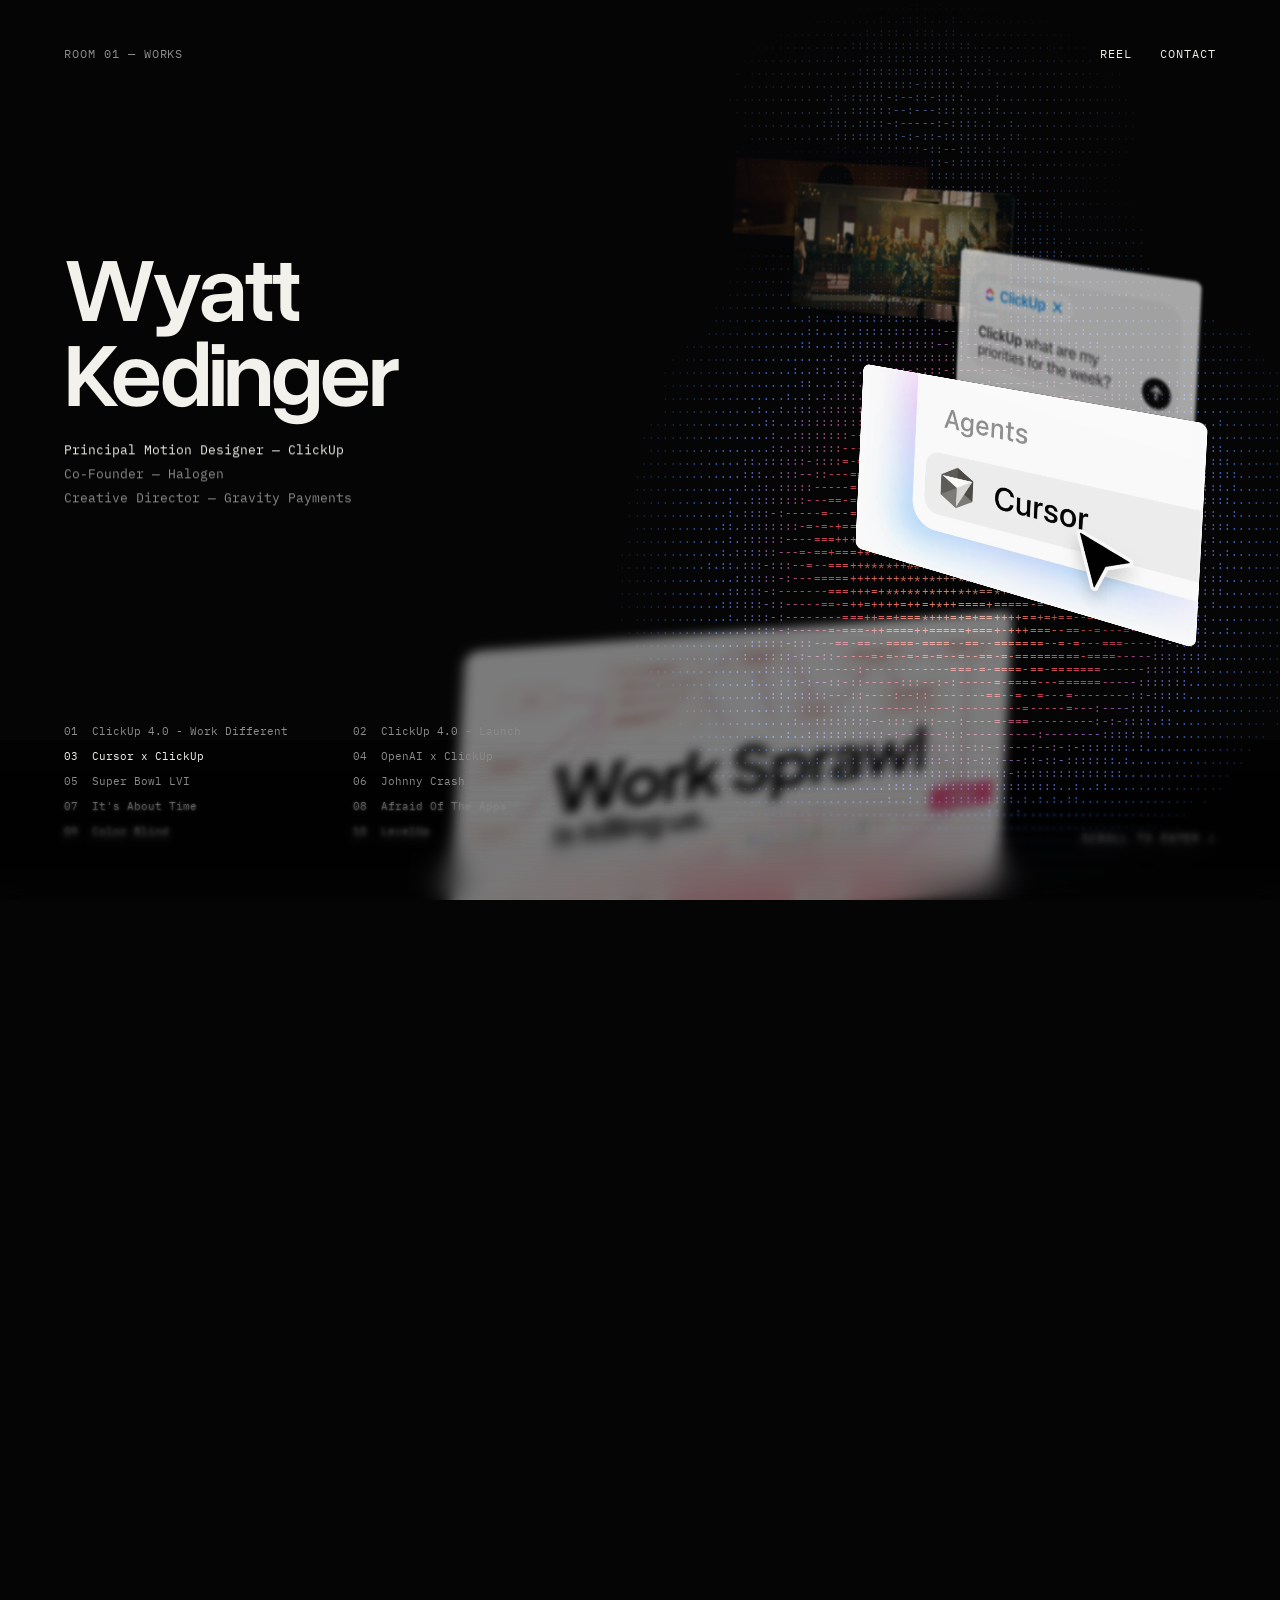
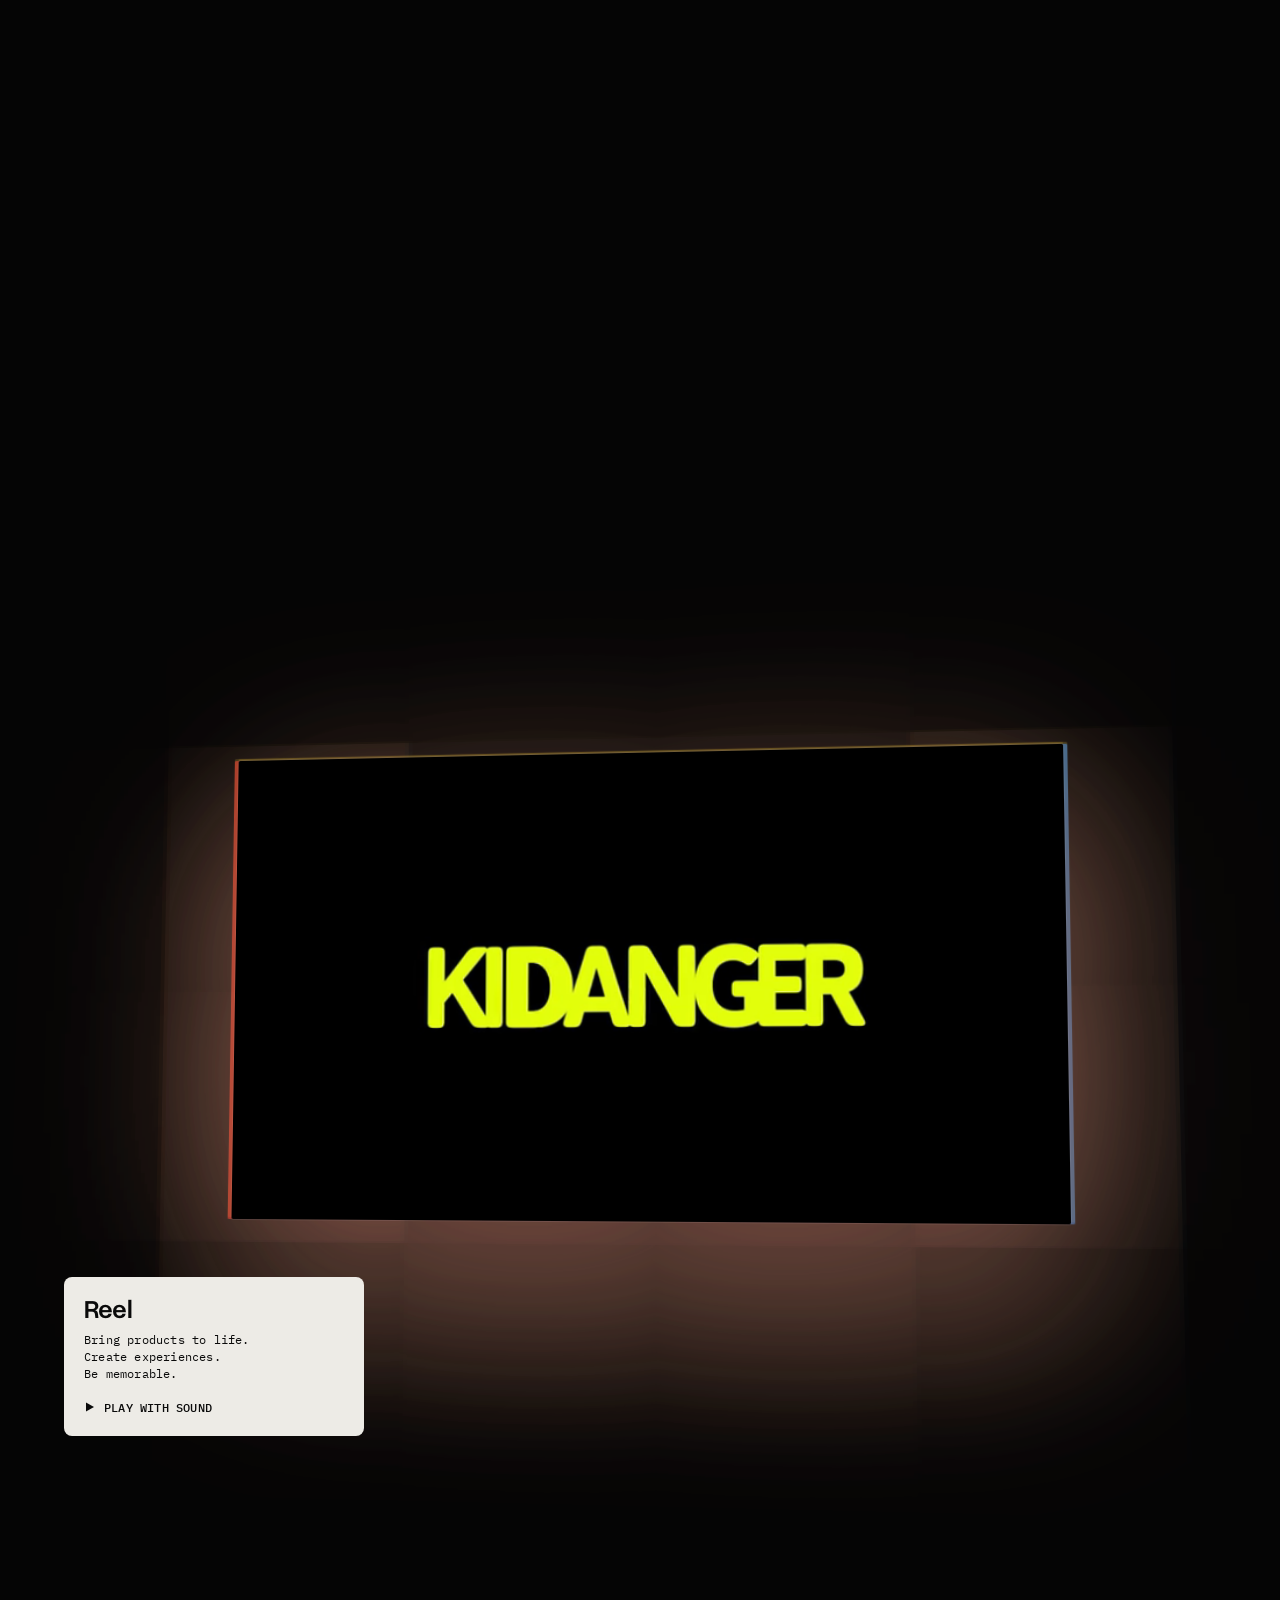
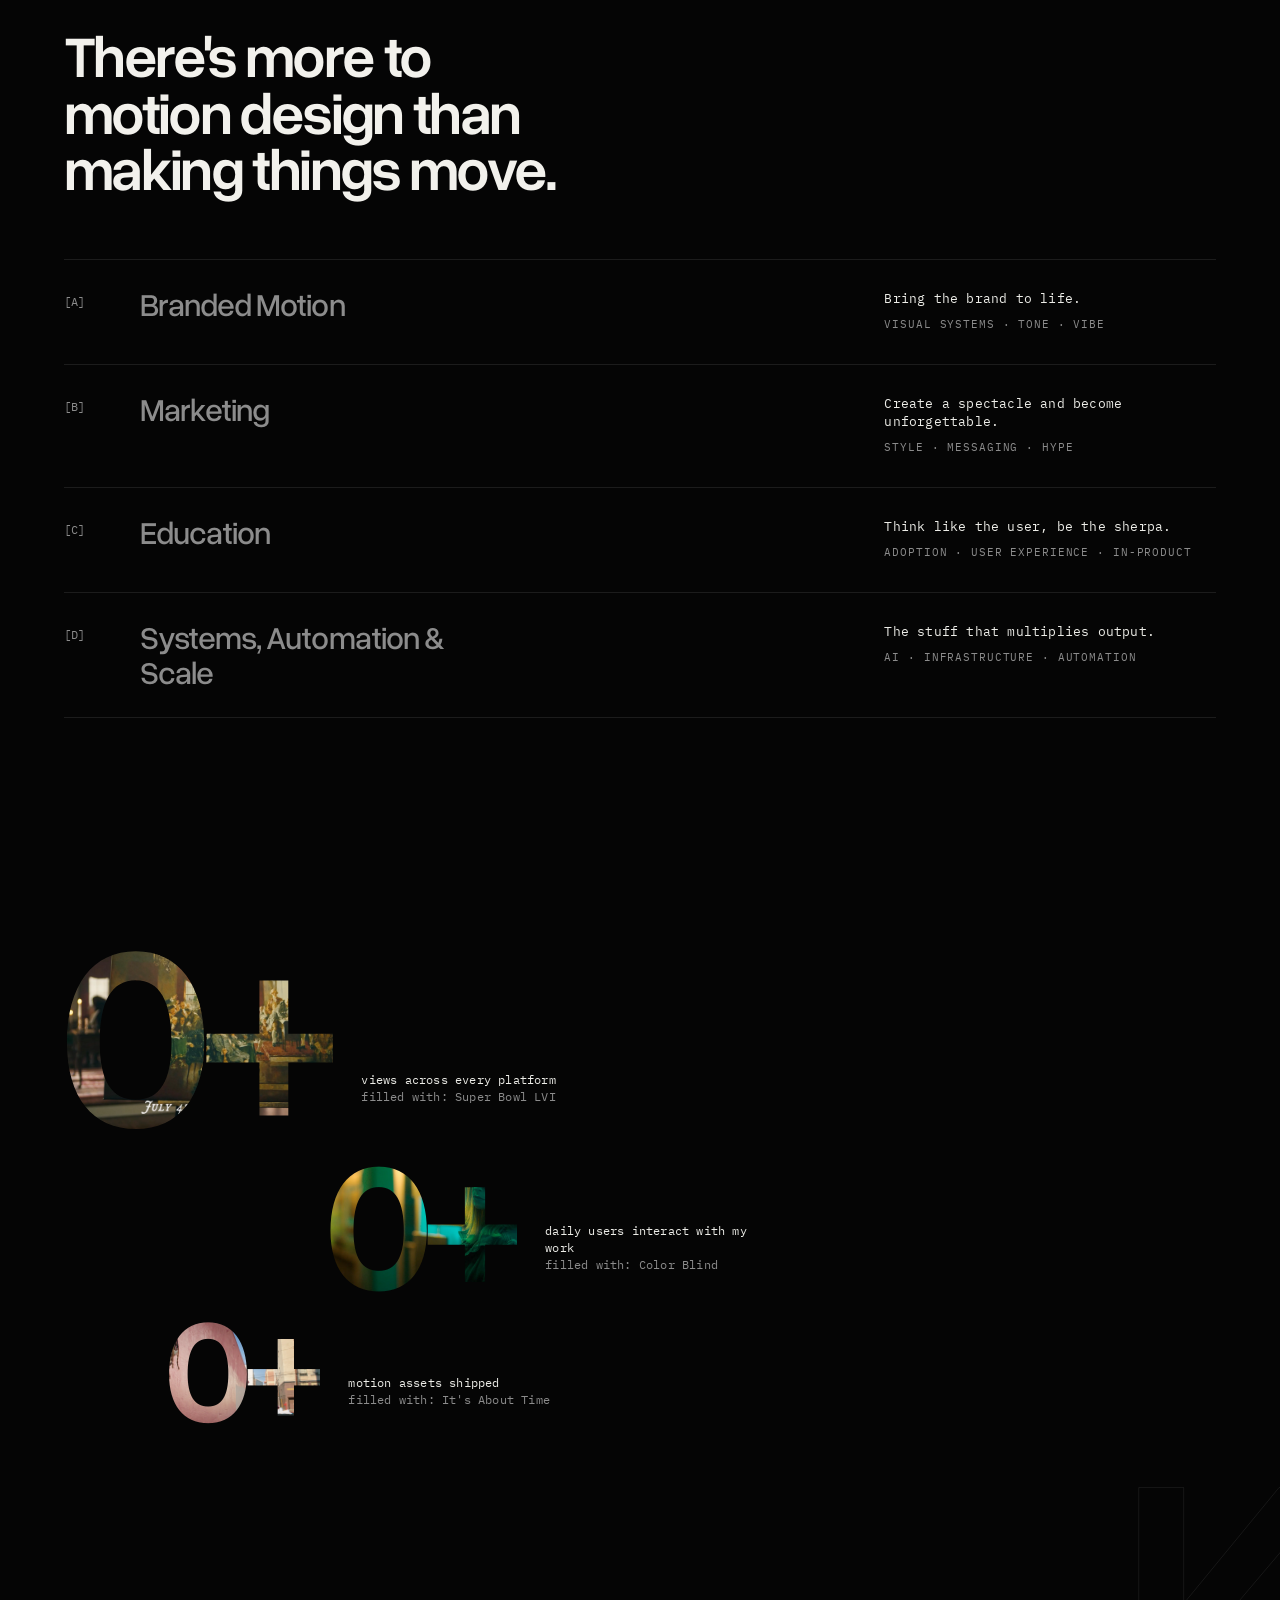
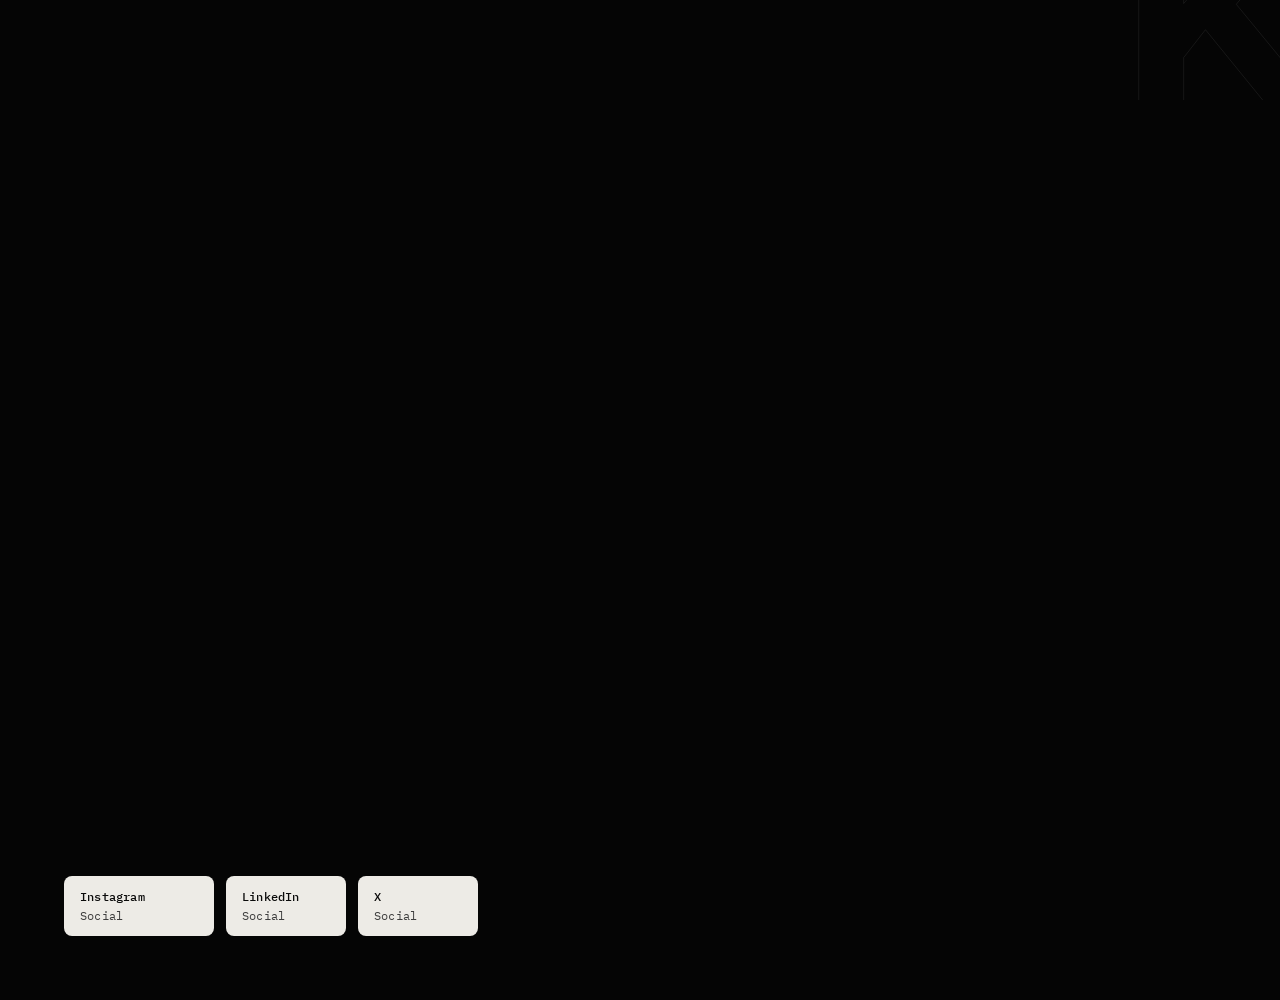
==== preview/index.html @ 95c5ef76 "Preview: reel back in Room 02, pointer-follow Approach videos, count-up numbers, animated exit, side" ====
<!DOCTYPE html><html data-wf-domain="www.wyattkedinger.com" data-wf-page="696c6ad5186a173d71128969" data-wf-site="696c6ad3186a173d71128921" lang="en"><head><meta charset="utf-8"><title>Wyatt K.</title><meta content="Wyatt Kedinger&#x27;s Portfolio" name="description"><meta content="Wyatt K." property="og:title"><meta content="Wyatt Kedinger&#x27;s Portfolio" property="og:description"><meta content="Wyatt K." name="twitter:title"><meta content="Wyatt Kedinger&#x27;s Portfolio" name="twitter:description"><meta property="og:type" content="website"><meta content="summary_large_image" name="twitter:card"><meta content="width=device-width,initial-scale=1" name="viewport"><link href="/css/webflow.css?v=21" rel="stylesheet" type="text/css"><link href="css/site.css?v=24" rel="stylesheet"><style>html.w-mod-js:not(.w-mod-ix3) :is(:is(.alert_card,.alert_card) .image,:is(.alert_card,.alert_card) .text-size-regular,.image-parallax,:is(.footer_link,.footer_link) .heading-style-h4,:is(.btn-wrap,.btn-wrap) .btn-bg,:is(.btn-wrap,.btn-wrap) .text-size-regular,:is(.btn-wrap,.btn-wrap) .btn_img,.faq_item .faq_wrap,.faq_item .faq_icon,:is(.services_item,.services_item) .services_number,:is(.services_item,.services_item) .services_tags,:is(.projects_card,.projects_card) .image,:is(.projects_card,.projects_card) .client-logo,:is(.projects_card,.projects_card) .client-logo-wrap,.hero_component :is(.heading,.hero_card),.brand-reveal .copyright,.brand-reveal .heading-style-h1,.brand-reveal,.showreel-wrap){visibility:hidden!important}@media not all and (max-width:479px) and (min-width:0px){@media not all and (max-width:767px) and (min-width:480px){@media not all and (max-width:991px) and (min-width:768px){html.w-mod-js:not(.w-mod-ix3) :is(.footer_component){visibility:hidden!important}}}}</style><script type="text/javascript">!function(o,c){var n=c.documentElement,t=" w-mod-";n.className+=t+"js",("ontouchstart"in o||o.DocumentTouch&&c instanceof DocumentTouch)&&(n.className+=t+"touch")}(window,document)</script><link href="/media/Favicon.jpg" rel="shortcut icon" type="image/x-icon"><link href="/media/TV_runner-webclip.jpeg" rel="apple-touch-icon"><script type="application/ld+json">{"@context":"https://schema.org","@type":"Person","name":"Wyatt Kedinger","jobTitle":"Principal Motion Designer","url":"https://www.wyattkedinger.com/","sameAs":["https://www.instagram.com/ked.danger","https://www.linkedin.com/in/wyattkedinger/","https://x.com/wyattkedinger"]}</script> <link rel="stylesheet" href="/js/lenis.css"> <script src="/js/lenis.min.js"></script> <meta name="format-detection" content="telephone=no"><link href="morph/morph.css?v=24" rel="stylesheet"><link rel="preload" as="image" href="/images/works/clickup-4-work-different-960.webp" fetchpriority="high"><link rel="preload" as="image" href="/images/works/clickup-4-launch-960.webp" fetchpriority="high"><link rel="preload" as="image" href="/images/works/cursor-x-clickup-960.webp" fetchpriority="high"><link rel="preload" as="image" href="/images/works/openai-x-clickup-960.webp" fetchpriority="high"><link rel="preload" as="font" type="font/woff2" href="/fonts/plex-mono-400.woff2" crossorigin><meta name="robots" content="noindex"/></head><body><div class="page-wrapper"><canvas class="room-field" aria-hidden="true"></canvas><header class="room-bar"><span class="room-bar_label" aria-live="polite">Room 01 — Works</span><nav class="room-bar_right" aria-label="Site"><a href="https://youtu.be/hs1KkIHInE4" data-reel="hs1KkIHInE4">Reel</a><a href="#exit" data-exit>Contact</a></nav></header><div class="global-styles w-embed"><style>body{-webkit-font-smoothing:antialiased;-moz-osx-font-smoothing:grayscale;font-smoothing:antialiased;text-rendering:optimizeLegibility}[tabindex]:focus-visible,input[type=file]:focus-visible{outline:.125rem solid #4d65ff;outline-offset:0.125rem}.inherit-color *{color:inherit}.w-richtext>:not(div):first-child,.w-richtext>div:first-child>:first-child{margin-top:0!important}.w-richtext ol li:last-child,.w-richtext ul li:last-child,.w-richtext>:last-child{margin-bottom:0!important}.container-large,.container-medium,.container-small{margin-right:auto!important;margin-left:auto!important}.text-style-3lines{display:-webkit-box;overflow:hidden;-webkit-line-clamp:3;-webkit-box-orient:vertical}.text-style-2lines{display:-webkit-box;overflow:hidden;-webkit-line-clamp:2;-webkit-box-orient:vertical}.display-inlineflex{display:inline-flex}.hide{display:none!important}@media screen and (max-width:991px){.hide,.hide-tablet{display:none!important}}@media screen and (max-width:767px){.hide-mobile-landscape{display:none!important}}@media screen and (max-width:479px){.hide-mobile{display:none!important}}.margin-0{margin:0!important}.padding-0{padding:0!important}.spacing-clean{padding:0!important;margin:0!important}.margin-top{margin-right:0!important;margin-bottom:0!important;margin-left:0!important}.padding-top{padding-right:0!important;padding-bottom:0!important;padding-left:0!important}.margin-right{margin-top:0!important;margin-bottom:0!important;margin-left:0!important}.padding-right{padding-top:0!important;padding-bottom:0!important;padding-left:0!important}.margin-bottom{margin-top:0!important;margin-right:0!important;margin-left:0!important}.padding-bottom{padding-top:0!important;padding-right:0!important;padding-left:0!important}.margin-left{margin-top:0!important;margin-right:0!important;margin-bottom:0!important}.padding-left{padding-top:0!important;padding-right:0!important;padding-bottom:0!important}.margin-horizontal{margin-top:0!important;margin-bottom:0!important}.padding-horizontal{padding-top:0!important;padding-bottom:0!important}.margin-vertical{margin-right:0!important;margin-left:0!important}.padding-vertical{padding-right:0!important;padding-left:0!important}.alert_content{display:-webkit-box;-webkit-line-clamp:3;-webkit-box-orient:vertical}.menu-open{overflow-x:hidden}.alert-open{overflow-x:hidden}::-webkit-scrollbar{display:none}</style></div><div style="--blur:1rem;--ratio:2" class="progressive-blur_wrap"><div style="--i:6" class="progressive-blur_panel is-1"></div><div style="--i:5" class="progressive-blur_panel is-2"></div><div style="--i:4" class="progressive-blur_panel is-3"></div><div style="--i:3" class="progressive-blur_panel is-4"></div><div style="--i:2" class="progressive-blur_panel is-5"></div><div style="--i:1" class="progressive-blur_panel is-6"></div><div style="--i:1" class="progressive-blur_panel is-7"></div><div style="--i:1" class="progressive-blur_panel is-8"></div><div style="--i:1" class="progressive-blur_panel is-9"></div><div style="--i:1" class="progressive-blur_panel is-10"></div></div><main class="main-wrapper"><div class="morph-pin" data-room="Room 01 — Works"><div class="morph-sticky"><div id="morph-root"></div></div></div><section class="room room-proj" id="reel" data-room="Room 02 — Reel" data-bar="nav"> <div class="proj"> <a class="proj_screen" href="https://youtu.be/hs1KkIHInE4" data-reel="hs1KkIHInE4" aria-label="Play the reel with sound"> <video data-lazy muted loop playsinline preload="none" poster="/media/REEL_V01_poster.0000000.jpg"><source data-src="/media/REEL_V01_mp4.mp4" type="video/mp4"><source data-src="/media/REEL_V01_webm.webm" type="video/webm"></video> </a> </div> <div class="placard proj_label"> <h2 class="placard_title">Reel</h2> <span>Bring products to life.<br>Create experiences.<br>Be memorable.</span> <a class="placard_link" href="https://youtu.be/hs1KkIHInE4" data-reel="hs1KkIHInE4"><svg width="12" height="12" viewBox="0 0 12 12" aria-hidden="true"><path d="M2 1.5v9l8-4.5z" fill="currentColor"/></svg>Play with sound</a> </div> </section> <section class="room room-approach" id="approach" data-room="Room 03 — Approach" data-bar="nav"> <h2 class="room_statement">There's more to motion design than making things move.</h2> <ol class="approach_list"> <li class="approach_row" data-k="0"> <span class="approach_n">[A]</span> <span class="approach_name">Branded Motion</span> <span class="approach_slot"><span class="approach_card"><video data-lazy data-manual muted loop playsinline preload="none" poster="/media/BRAND_V01_1_poster.0000000.jpg"><source data-src="/media/BRAND_V01_1_mp4.mp4" type="video/mp4"><source data-src="/media/BRAND_V01_1_webm.webm" type="video/webm"></video></span></span> <span class="approach_text"><span class="approach_desc">Bring the brand to life.</span><span class="approach_tags">Visual systems · Tone · Vibe</span></span> </li> <li class="approach_row" data-k="1"> <span class="approach_n">[B]</span> <span class="approach_name">Marketing</span> <span class="approach_slot"><span class="approach_card"><video data-lazy data-manual muted loop playsinline preload="none" poster="/media/homepage3_poster.0000000.jpg"><source data-src="/media/homepage3_mp4.mp4" type="video/mp4"><source data-src="/media/homepage3_webm.webm" type="video/webm"></video></span></span> <span class="approach_text"><span class="approach_desc">Create a spectacle and become unforgettable.</span><span class="approach_tags">Style · Messaging · Hype</span></span> </li> <li class="approach_row" data-k="2"> <span class="approach_n">[C]</span> <span class="approach_name">Education</span> <span class="approach_slot"><span class="approach_card"><video data-lazy data-manual muted loop playsinline preload="none" poster="/media/EDUCATION_V01_poster.0000000.jpg"><source data-src="/media/EDUCATION_V01_mp4.mp4" type="video/mp4"><source data-src="/media/EDUCATION_V01_webm.webm" type="video/webm"></video></span></span> <span class="approach_text"><span class="approach_desc">Think like the user, be the sherpa.</span><span class="approach_tags">Adoption · User experience · In-product</span></span> </li> <li class="approach_row" data-k="3"> <span class="approach_n">[D]</span> <span class="approach_name">Systems, Automation &amp; Scale</span> <span class="approach_slot"><span class="approach_card"><video data-lazy data-manual muted loop playsinline preload="none" poster="/media/AUTOMATION_V02_poster.0000000.jpg"><source data-src="/media/AUTOMATION_V02_mp4.mp4" type="video/mp4"><source data-src="/media/AUTOMATION_V02_webm.webm" type="video/webm"></video></span></span> <span class="approach_text"><span class="approach_desc">The stuff that multiplies output.</span><span class="approach_tags">AI · Infrastructure · Automation</span></span> </li> </ol> </section> <section class="room room-reach" id="reach" data-room="Room 04 — Reach" data-bar="text:The numbers are cut from the work"> <div class="reach"> <div class="reach_row"> <span class="reach_fig reach_fig-1" aria-hidden="true" data-count="1000000000">1B+</span> <p class="reach_cap"><span class="sr-only">1B+ </span>views across every platform<br><span class="reach_src">filled with: Super Bowl LVI</span></p> </div> <div class="reach_row reach_row-2"> <span class="reach_fig reach_fig-2" aria-hidden="true" data-count="1000000">1M+</span> <p class="reach_cap"><span class="sr-only">1M+ </span>daily users interact with my work<br><span class="reach_src">filled with: Color Blind</span></p> </div> <div class="reach_row reach_row-3"> <span class="reach_fig reach_fig-3" aria-hidden="true" data-count="1000">1,000+</span> <p class="reach_cap"><span class="sr-only">1,000+ </span>motion assets shipped<br><span class="reach_src">filled with: It's About Time</span></p> </div> </div> <span class="reach_ghost" aria-hidden="true">K</span> </section> <section class="room room-exit" id="exit" data-room="Exit" data-bar="text:© Wyatt Kedinger"> <h2 class="exit_name"><span class="sr-only">Wyatt K</span></h2> <nav class="exit_links" aria-label="Contact"> <a class="placard placard-link" href="https://www.instagram.com/ked.danger"><span class="placard_t">Instagram</span><span class="placard_s">Social</span></a> <a class="placard placard-link" href="https://www.linkedin.com/in/wyattkedinger/"><span class="placard_t">LinkedIn</span><span class="placard_s">Social</span></a> <a class="placard placard-link" href="https://x.com/wyattkedinger"><span class="placard_t">X</span><span class="placard_s">Social</span></a> </nav> </section> </main></div><script src="/js/gsap.min.js" type="text/javascript"></script><script src="/js/ScrollTrigger.min.js" type="text/javascript"></script><script src="/js/SplitText.min.js" type="text/javascript"></script><script type="text/javascript">gsap.registerPlugin(ScrollTrigger,SplitText)</script><script>const lenis=new Lenis;window.lenis=lenis,lenis.on("scroll",ScrollTrigger.update),gsap.ticker.add(e=>{lenis.raf(1e3*e)}),gsap.ticker.lagSmoothing(0)</script> <style>.wk-wrap{position:absolute;inset:0;overflow:hidden;pointer-events:none;z-index:0}.wk-l{position:absolute;left:0;right:0;bottom:0;background-image:var(--wk-img);background-repeat:no-repeat;background-size:cover}.wk-back{height:62%;opacity:.5;transform:translate3d(0,25px,0) scaleX(-1);filter:blur(3px);will-change:transform,filter;background-position:center bottom}.wk-front{height:60%;transform-origin:31.25% 0%;filter:blur(0);will-change:transform,filter;z-index:1;background-position:left bottom}@media (prefers-reduced-motion:reduce){.wk-front{transform:translate3d(18.75%,-22px,0) scale(1.6)!important}}</style> <style>a.btn-wrap[href="/contact"],a.credits_link[href*=lucas-gusso],a.credits_link[href="/changelog"],a.credits_link[href="/license"],a.credits_link[href="/style-guide"],a.footer_link[href="/about"],a.footer_link[href="/contact"],a.menu_link[href="/about"],a.menu_link[href="/blog"],a.menu_link[href="/contact"],a[href="/notifications"]{display:none!important}</style> <script src="/js/vendor/react.production.min.js"></script><script src="/js/vendor/react-dom.production.min.js"></script><script src="morph/works.js?v=24"></script><script src="/morph/boot.js?v=21"></script><script src="morph/morph.js?v=24"></script><script src="js/room.js?v=24"></script><script src="js/site.js?v=24"></script></body></html>
---- css/webflow.css ----
html{-webkit-text-size-adjust:100%;-ms-text-size-adjust:100%;font-family:sans-serif}body{margin:0}footer,header,main,nav,section{display:block}canvas,video{vertical-align:baseline;display:inline-block}[hidden]{display:none}a{background-color:#0000}a:active,a:hover{outline:0}b{font-weight:700}h1{margin:.67em 0;font-size:2em}sub{vertical-align:baseline;font-size:75%;line-height:0;position:relative;bottom:-.25em}img{border:0}svg:not(:root){overflow:hidden}pre{overflow:auto}code,pre{font-family:monospace;font-size:1em}button,input{color:inherit;font:inherit;margin:0}button{text-transform:none;overflow:visible}button,html input[type=button]{-webkit-appearance:button;cursor:pointer}button::-moz-focus-inner,input::-moz-focus-inner{border:0;padding:0}input{line-height:normal}input[type=number]::-webkit-inner-spin-button,input[type=number]::-webkit-outer-spin-button{height:auto}.w-icon-slider-right:before{content:""}.w-icon-slider-left:before{content:""}.w-icon-nav-menu:before{content:""}.w-icon-arrow-down:before,.w-icon-dropdown-toggle:before{content:""}.w-icon-file-upload-remove:before{content:""}.w-icon-file-upload-icon:before{content:""}*{box-sizing:border-box}html{height:100%}body{color:#333;background-color:#fff;min-height:100%;margin:0;font-family:Arial,sans-serif;font-size:14px;line-height:20px}img{vertical-align:middle;max-width:100%;display:inline-block}html.w-mod-touch *{background-attachment:scroll!important}.w-block{display:block}.w-inline-block{max-width:100%;display:inline-block}.w-clearfix:before,.w-clearfix:after{content:" ";grid-area:1/1/2/2;display:table}.w-clearfix:after{clear:both}.w-hidden{display:none}.w-button{color:#fff;line-height:inherit;cursor:pointer;background-color:#3898ec;border:0;border-radius:0;padding:9px 15px;text-decoration:none;display:inline-block}input.w-button{-webkit-appearance:button}.w-popover{position-anchor:none}:where(.w-popover[data-w-popover-backdrop-animated])::backdrop{animation:var(--w-backdrop-animation,none)}.w-popover-mask{opacity:0!important;clip-path:none!important;pointer-events:auto!important;border:0!important;width:auto!important;max-width:none!important;height:auto!important;max-height:none!important;margin:0!important;padding:0!important;position:fixed!important;inset:0!important;transform:none!important}.w-popover-mask[popover]{translate:none!important;rotate:none!important;scale:none!important}.w-popover-mask::backdrop{display:none!important}.w-popover-mask:not(:popover-open){display:none!important}@supports not selector(:popover-open){.w-popover-mask{display:none!important}}.w-popover[popover]:not(:popover-open){display:none}.w-modal:not([open]):not([popover]){display:none}.w-modal[popover]:not(:popover-open){display:none}.w-code-block{margin:unset}pre.w-code-block code{all:inherit}pre.w-code-block code>span{display:block!important}.w-optimization{display:contents}.w-webflow-badge,.w-webflow-badge>img{box-sizing:unset;width:unset;height:unset;max-height:unset;max-width:unset;min-height:unset;min-width:unset;margin:unset;padding:unset;float:unset;clear:unset;border:unset;border-radius:unset;background:unset;background-image:unset;background-position:unset;background-size:unset;background-repeat:unset;background-origin:unset;background-clip:unset;background-attachment:unset;background-color:unset;box-shadow:unset;transform:unset;direction:unset;font-family:unset;font-weight:unset;color:unset;font-size:unset;line-height:unset;font-style:unset;font-variant:unset;text-align:unset;letter-spacing:unset;-webkit-text-decoration:unset;text-decoration:unset;text-indent:unset;text-transform:unset;list-style-type:unset;text-shadow:unset;vertical-align:unset;cursor:unset;white-space:unset;word-break:unset;word-spacing:unset;word-wrap:unset;transition:unset}.w-webflow-badge{white-space:nowrap;cursor:pointer;box-shadow:0 0 0 1px #0000001a,0 1px 3px #0000001a;visibility:visible!important;opacity:1!important;z-index:2147483647!important;color:#aaadb0!important;width:auto!important;height:auto!important;overflow:unset!important;background-color:#fff!important;border-radius:3px!important;margin:0!important;padding:6px!important;font-size:12px!important;line-height:14px!important;text-decoration:none!important;display:inline-block!important;position:fixed!important;inset:auto 12px 12px auto!important;transform:none!important}.w-webflow-badge>img{position:unset;visibility:unset!important;opacity:1!important;vertical-align:middle!important;display:inline-block!important}h1,h2{margin-bottom:10px;font-weight:700}h1{margin-top:20px;font-size:38px;line-height:44px}h2{margin-top:20px;font-size:32px;line-height:36px}p{margin-top:0;margin-bottom:10px}.w-list-unstyled{padding-left:0;list-style:none}.w-embed:before,.w-embed:after{content:" ";grid-area:1/1/2/2;display:table}.w-embed:after{clear:both}.w-video{width:100%;padding:0;position:relative}.w-video iframe,.w-video object,.w-video embed{border:none;width:100%;height:100%;position:absolute;top:0;left:0}button,[type=button]{cursor:pointer;-webkit-appearance:button;border:0}.w-form{margin:0 0 15px}.w-form-done{text-align:center;background-color:#ddd;padding:20px;display:none}.w-form-fail{background-color:#ffdede;margin-top:10px;padding:10px;display:none}label{margin-bottom:5px;font-weight:700;display:block}.w-input,.w-select{color:#333;vertical-align:middle;background-color:#fff;border:1px solid #ccc;width:100%;height:38px;margin-bottom:10px;padding:8px 12px;font-size:14px;line-height:1.42857;display:block}.w-input::placeholder,.w-select::placeholder{color:#999}.w-input:focus,.w-select:focus{border-color:#3898ec;outline:0}.w-input[disabled],.w-select[disabled],.w-input[readonly],.w-select[readonly],fieldset[disabled] .w-input,fieldset[disabled] .w-select{cursor:not-allowed}.w-input[disabled]:not(.w-input-disabled),.w-select[disabled]:not(.w-input-disabled),.w-input[readonly],.w-select[readonly],fieldset[disabled]:not(.w-input-disabled) .w-input,fieldset[disabled]:not(.w-input-disabled) .w-select{background-color:#eee}textarea.w-input,textarea.w-select{height:auto}.w-select{background-color:#f3f3f3}.w-select[multiple]{height:auto}.w-form-label{cursor:pointer;margin-bottom:0;font-weight:400;display:inline-block}.w-radio{margin-bottom:5px;padding-left:20px;display:block}.w-radio:before,.w-radio:after{content:" ";grid-area:1/1/2/2;display:table}.w-radio:after{clear:both}.w-radio-input{float:left;margin:3px 0 0 -20px;line-height:normal}.w-file-upload{margin-bottom:10px;display:block}.w-file-upload-input{opacity:0;z-index:-100;width:.1px;height:.1px;position:absolute;overflow:hidden}.w-file-upload-default,.w-file-upload-uploading,.w-file-upload-success{color:#333;display:inline-block}.w-file-upload-error{margin-top:10px;display:block}.w-file-upload-default.w-hidden,.w-file-upload-uploading.w-hidden,.w-file-upload-error.w-hidden,.w-file-upload-success.w-hidden{display:none}.w-file-upload-uploading-btn{cursor:pointer;background-color:#fafafa;border:1px solid #ccc;margin:0;padding:8px 12px;font-size:14px;font-weight:400;display:flex}.w-file-upload-file{background-color:#fafafa;border:1px solid #ccc;flex-grow:1;justify-content:space-between;margin:0;padding:8px 9px 8px 11px;display:flex}.w-file-upload-file-name{font-size:14px;font-weight:400;display:block}.w-file-remove-link{cursor:pointer;width:auto;height:auto;margin-top:3px;margin-left:10px;padding:3px;display:block}.w-icon-file-upload-remove{margin:auto;font-size:10px}.w-file-upload-error-msg{color:#ea384c;padding:2px 0;display:inline-block}.w-file-upload-info{padding:0 12px;line-height:38px;display:inline-block}.w-file-upload-label{cursor:pointer;background-color:#fafafa;border:1px solid #ccc;margin:0;padding:8px 12px;font-size:14px;font-weight:400;display:inline-block}.w-icon-file-upload-icon,.w-icon-file-upload-uploading{width:20px;margin-right:8px;display:inline-block}.w-icon-file-upload-uploading{height:20px}.w-container{max-width:940px;margin-left:auto;margin-right:auto}.w-container:before,.w-container:after{content:" ";grid-area:1/1/2/2;display:table}.w-container:after{clear:both}.w-container .w-row{margin-left:-10px;margin-right:-10px}.w-row:before,.w-row:after{content:" ";grid-area:1/1/2/2;display:table}.w-row:after{clear:both}.w-row .w-row{margin-left:0;margin-right:0}.w-col{float:left;width:100%;min-height:1px;padding-left:10px;padding-right:10px;position:relative}.w-col .w-col{padding-left:0;padding-right:0}.w-col-1{width:8.33333%}.w-col-2{width:16.6667%}.w-col-3{width:25%}.w-col-4{width:33.3333%}.w-col-5{width:41.6667%}.w-col-6{width:50%}.w-col-7{width:58.3333%}.w-col-8{width:66.6667%}.w-col-9{width:75%}.w-col-10{width:83.3333%}.w-col-11{width:91.6667%}.w-col-12{width:100%}.w-hidden-main{display:none!important}@media screen and (width<=991px){.w-container{max-width:728px}.w-hidden-main{display:inherit!important}.w-hidden-medium{display:none!important}.w-col-medium-1{width:8.33333%}.w-col-medium-2{width:16.6667%}.w-col-medium-3{width:25%}.w-col-medium-4{width:33.3333%}.w-col-medium-5{width:41.6667%}.w-col-medium-6{width:50%}.w-col-medium-7{width:58.3333%}.w-col-medium-8{width:66.6667%}.w-col-medium-9{width:75%}.w-col-medium-10{width:83.3333%}.w-col-medium-11{width:91.6667%}.w-col-medium-12{width:100%}.w-col-stack{width:100%;left:auto;right:auto}}@media screen and (width<=767px){.w-hidden-main,.w-hidden-medium{display:inherit!important}.w-hidden-small{display:none!important}.w-row,.w-container .w-row{margin-left:0;margin-right:0}.w-col{width:100%;left:auto;right:auto}.w-col-small-1{width:8.33333%}.w-col-small-2{width:16.6667%}.w-col-small-3{width:25%}.w-col-small-4{width:33.3333%}.w-col-small-5{width:41.6667%}.w-col-small-6{width:50%}.w-col-small-7{width:58.3333%}.w-col-small-8{width:66.6667%}.w-col-small-9{width:75%}.w-col-small-10{width:83.3333%}.w-col-small-11{width:91.6667%}.w-col-small-12{width:100%}}@media screen and (width<=479px){.w-container{max-width:none}.w-hidden-main,.w-hidden-medium,.w-hidden-small{display:inherit!important}.w-hidden-tiny{display:none!important}.w-col{width:100%}.w-col-tiny-1{width:8.33333%}.w-col-tiny-2{width:16.6667%}.w-col-tiny-3{width:25%}.w-col-tiny-4{width:33.3333%}.w-col-tiny-5{width:41.6667%}.w-col-tiny-6{width:50%}.w-col-tiny-7{width:58.3333%}.w-col-tiny-8{width:66.6667%}.w-col-tiny-9{width:75%}.w-col-tiny-10{width:83.3333%}.w-col-tiny-11{width:91.6667%}.w-col-tiny-12{width:100%}}.w-widget{position:relative}.w-widget-map{width:100%;height:400px}.w-widget-map label{width:auto;display:inline}.w-widget-map img{max-width:inherit}.w-widget-map .gm-style-iw{text-align:center}.w-widget-map .gm-style-iw>button{display:none!important}.w-widget-twitter{overflow:hidden}.w-widget-twitter-count-shim{vertical-align:top;text-align:center;background:#fff;border:1px solid #758696;border-radius:3px;width:28px;height:20px;display:inline-block;position:relative}.w-widget-twitter-count-shim *{pointer-events:none;-webkit-user-select:none;user-select:none}.w-widget-twitter-count-shim .w-widget-twitter-count-inner{text-align:center;color:#999;font-family:serif;font-size:15px;line-height:12px;position:relative}.w-widget-twitter-count-shim .w-widget-twitter-count-clear{display:block;position:relative}.w-widget-twitter-count-shim.w--large{width:36px;height:28px}.w-widget-twitter-count-shim.w--large .w-widget-twitter-count-inner{font-size:18px;line-height:18px}.w-widget-twitter-count-shim:not(.w--vertical){margin-left:5px;margin-right:8px}.w-widget-twitter-count-shim:not(.w--vertical).w--large{margin-left:6px}.w-widget-twitter-count-shim:not(.w--vertical):before,.w-widget-twitter-count-shim:not(.w--vertical):after{content:" ";pointer-events:none;border:solid #0000;width:0;height:0;position:absolute;top:50%;left:0}.w-widget-twitter-count-shim:not(.w--vertical):before{border-width:4px;border-color:#75869600 #5d6c7b #75869600 #75869600;margin-top:-4px;margin-left:-9px}.w-widget-twitter-count-shim:not(.w--vertical).w--large:before{border-width:5px;margin-top:-5px;margin-left:-10px}.w-widget-twitter-count-shim:not(.w--vertical):after{border-width:4px;border-color:#fff0 #fff #fff0 #fff0;margin-top:-4px;margin-left:-8px}.w-widget-twitter-count-shim:not(.w--vertical).w--large:after{border-width:5px;margin-top:-5px;margin-left:-9px}.w-widget-twitter-count-shim.w--vertical{width:61px;height:33px;margin-bottom:8px}.w-widget-twitter-count-shim.w--vertical:before,.w-widget-twitter-count-shim.w--vertical:after{content:" ";pointer-events:none;border:solid #0000;width:0;height:0;position:absolute;top:100%;left:50%}.w-widget-twitter-count-shim.w--vertical:before{border-width:5px;border-color:#5d6c7b #75869600 #75869600;margin-left:-5px}.w-widget-twitter-count-shim.w--vertical:after{border-width:4px;border-color:#fff #fff0 #fff0;margin-left:-4px}.w-widget-twitter-count-shim.w--vertical .w-widget-twitter-count-inner{font-size:18px;line-height:22px}.w-widget-twitter-count-shim.w--vertical.w--large{width:76px}.w-background-video{color:#fff;height:500px;position:relative;overflow:hidden}.w-background-video>video{object-fit:cover;z-index:-100;background-position:50%;background-size:cover;width:100%;height:100%;margin:auto;position:absolute;inset:-100%}.w-background-video>video::-webkit-media-controls-start-playback-button{-webkit-appearance:none;display:none!important}.w-background-video--control{background-color:#0000;padding:0;position:absolute;bottom:1em;right:1em}.w-background-video--control>[hidden]{display:none!important}.w-slider{text-align:center;clear:both;-webkit-tap-highlight-color:#0000;tap-highlight-color:#0000;background:#ddd;height:300px;position:relative}.w-slider-mask{z-index:1;white-space:nowrap;height:100%;display:block;position:relative;left:0;right:0;overflow:hidden}.w-slide{vertical-align:top;white-space:normal;text-align:left;width:100%;height:100%;display:inline-block;position:relative}.w-slider-nav{z-index:2;text-align:center;-webkit-tap-highlight-color:#0000;tap-highlight-color:#0000;height:40px;margin:auto;padding-top:10px;position:absolute;inset:auto 0 0}.w-slider-nav.w-round>div{border-radius:100%}.w-slider-nav.w-num>div{width:auto;height:auto;font-size:inherit;line-height:inherit;padding:.2em .5em}.w-slider-nav.w-shadow>div{box-shadow:0 0 3px #3336}.w-slider-nav-invert{color:#fff}.w-slider-nav-invert>div{background-color:#2226}.w-slider-nav-invert>div.w-active{background-color:#222}.w-slider-dot{cursor:pointer;background-color:#fff6;width:1em;height:1em;margin:0 3px .5em;transition:background-color .1s,color .1s;display:inline-block;position:relative}.w-slider-dot.w-active{background-color:#fff}.w-slider-dot:focus{outline:none;box-shadow:0 0 0 2px #fff}.w-slider-dot:focus.w-active{box-shadow:none}.w-slider-arrow-left,.w-slider-arrow-right{cursor:pointer;color:#fff;-webkit-tap-highlight-color:#0000;tap-highlight-color:#0000;-webkit-user-select:none;user-select:none;width:80px;margin:auto;font-size:40px;position:absolute;inset:0;overflow:hidden}.w-slider-arrow-left [class^=w-icon-],.w-slider-arrow-right [class^=w-icon-],.w-slider-arrow-left [class*=\ w-icon-],.w-slider-arrow-right [class*=\ w-icon-]{position:absolute}.w-slider-arrow-left:focus,.w-slider-arrow-right:focus{outline:0}.w-slider-arrow-left{z-index:3;right:auto}.w-slider-arrow-right{z-index:4;left:auto}.w-icon-slider-left,.w-icon-slider-right{width:1em;height:1em;margin:auto;inset:0}.w-slider-aria-label{clip:rect(0 0 0 0);border:0;width:1px;height:1px;margin:-1px;padding:0;position:absolute;overflow:hidden}.w-slider-force-show{display:block!important}.w-dropdown{text-align:left;z-index:900;margin-left:auto;margin-right:auto;display:inline-block;position:relative}.w-dropdown-btn,.w-dropdown-toggle,.w-dropdown-link{vertical-align:top;color:#222;text-align:left;white-space:nowrap;margin-left:auto;margin-right:auto;padding:20px;text-decoration:none;position:relative}.w-dropdown-toggle{-webkit-user-select:none;user-select:none;cursor:pointer;padding-right:40px;display:inline-block}.w-dropdown-toggle:focus{outline:0}.w-icon-dropdown-toggle{width:1em;height:1em;margin:auto 20px auto auto;position:absolute;top:0;bottom:0;right:0}.w-dropdown-list{background:#ddd;min-width:100%;display:none;position:absolute}.w-dropdown-list.w--open{display:block}.w-dropdown-link{color:#222;padding:10px 20px;display:block}.w-dropdown-link.w--current{color:#0082f3}.w-dropdown-link:focus{outline:0}.w-lightbox-backdrop{cursor:auto;letter-spacing:normal;text-indent:0;text-shadow:none;text-transform:none;visibility:visible;white-space:normal;word-break:normal;word-spacing:normal;word-wrap:normal;color:#fff;text-align:center;z-index:2000;opacity:0;-webkit-user-select:none;-moz-user-select:none;-webkit-tap-highlight-color:transparent;background:#000000e6;outline:0;font-family:Helvetica Neue,Helvetica,Ubuntu,Segoe UI,Verdana,sans-serif;font-size:17px;font-style:normal;font-weight:300;line-height:1.2;list-style:outside;position:fixed;inset:0;-webkit-transform:translate(0)}.w-lightbox-backdrop,.w-lightbox-container{-webkit-overflow-scrolling:touch;height:100%;overflow:auto}.w-lightbox-content{height:100vh;position:relative;overflow:hidden}.w-lightbox-view{opacity:0;width:100vw;height:100vh;position:absolute}.w-lightbox-view:before{content:"";height:100vh}.w-lightbox-group,.w-lightbox-group .w-lightbox-view,.w-lightbox-group .w-lightbox-view:before{height:86vh}.w-lightbox-frame,.w-lightbox-view:before{vertical-align:middle;display:inline-block}.w-lightbox-figure{margin:0;position:relative}.w-lightbox-group .w-lightbox-figure{cursor:pointer}.w-lightbox-img{width:auto;max-width:none;height:auto}.w-lightbox-image{float:none;max-width:100vw;max-height:100vh;display:block}.w-lightbox-group .w-lightbox-image{max-height:86vh}.w-lightbox-caption{text-align:left;text-overflow:ellipsis;white-space:nowrap;background:#0006;padding:.5em 1em;position:absolute;bottom:0;left:0;right:0;overflow:hidden}.w-lightbox-embed{width:100%;height:100%;position:absolute;inset:0}.w-lightbox-control{cursor:pointer;background-position:50%;background-repeat:no-repeat;background-size:24px;width:4em;transition:all .3s;position:absolute;top:0}.w-lightbox-left{background-image:url([data-uri]);display:none;bottom:0;left:0}.w-lightbox-right{background-image:url([data-uri]);display:none;bottom:0;right:0}.w-lightbox-close{background-image:url([data-uri]);background-size:18px;height:2.6em;right:0}.w-lightbox-strip{white-space:nowrap;padding:0 1vh;line-height:0;position:absolute;bottom:0;left:0;right:0;overflow:auto hidden}.w-lightbox-item{box-sizing:content-box;cursor:pointer;width:10vh;padding:2vh 1vh;display:inline-block;-webkit-transform:translate(0,0)}.w-lightbox-active{opacity:.3}.w-lightbox-thumbnail{background:#222;height:10vh;position:relative;overflow:hidden}.w-lightbox-thumbnail-image{position:absolute;top:0;left:0}.w-lightbox-thumbnail .w-lightbox-tall{width:100%;top:50%;transform:translateY(-50%)}.w-lightbox-thumbnail .w-lightbox-wide{height:100%;left:50%;transform:translate(-50%)}.w-lightbox-spinner{box-sizing:border-box;border:5px solid #0006;border-radius:50%;width:40px;height:40px;margin-top:-20px;margin-left:-20px;animation:.8s linear infinite spin;position:absolute;top:50%;left:50%}.w-lightbox-spinner:after{content:"";border:3px solid #0000;border-bottom-color:#fff;border-radius:50%;position:absolute;inset:-4px}.w-lightbox-hide{display:none}.w-lightbox-noscroll{overflow:hidden}@media (width>=768px){.w-lightbox-content{height:96vh;margin-top:2vh}.w-lightbox-view,.w-lightbox-view:before{height:96vh}.w-lightbox-group,.w-lightbox-group .w-lightbox-view,.w-lightbox-group .w-lightbox-view:before{height:84vh}.w-lightbox-image{max-width:96vw;max-height:96vh}.w-lightbox-group .w-lightbox-image{max-width:82.3vw;max-height:84vh}.w-lightbox-left,.w-lightbox-right{opacity:.5;display:block}.w-lightbox-close{opacity:.8}.w-lightbox-control:hover{opacity:1}}.w-lightbox-inactive,.w-lightbox-inactive:hover{opacity:0}.w-richtext:before,.w-richtext:after{content:" ";grid-area:1/1/2/2;display:table}.w-richtext:after{clear:both}.w-richtext[contenteditable=true]:before,.w-richtext[contenteditable=true]:after{white-space:initial}.w-richtext ol,.w-richtext ul{overflow:hidden}.w-richtext .w-richtext-figure-selected.w-richtext-figure-type-video div:after,.w-richtext .w-richtext-figure-selected[data-rt-type=video] div:after,.w-richtext .w-richtext-figure-selected.w-richtext-figure-type-image div,.w-richtext .w-richtext-figure-selected[data-rt-type=image] div{outline:2px solid #2895f7}.w-richtext figure.w-richtext-figure-type-video>div:after,.w-richtext figure[data-rt-type=video]>div:after{content:"";display:none;position:absolute;inset:0}.w-richtext figure{max-width:60%;position:relative}.w-richtext figure>div:before{cursor:default!important}.w-richtext figure img{width:100%}.w-richtext figure figcaption.w-richtext-figcaption-placeholder{opacity:.6}.w-richtext figure div{color:#0000;font-size:0}.w-richtext figure.w-richtext-figure-type-image,.w-richtext figure[data-rt-type=image]{display:table}.w-richtext figure.w-richtext-figure-type-image>div,.w-richtext figure[data-rt-type=image]>div{display:inline-block}.w-richtext figure.w-richtext-figure-type-image>figcaption,.w-richtext figure[data-rt-type=image]>figcaption{caption-side:bottom;display:table-caption}.w-richtext figure.w-richtext-figure-type-video,.w-richtext figure[data-rt-type=video]{width:60%;height:0}.w-richtext figure.w-richtext-figure-type-video iframe,.w-richtext figure[data-rt-type=video] iframe{width:100%;height:100%;position:absolute;top:0;left:0}.w-richtext figure.w-richtext-figure-type-video>div,.w-richtext figure[data-rt-type=video]>div{width:100%}.w-richtext figure.w-richtext-align-center{clear:both;margin-left:auto;margin-right:auto}.w-richtext figure.w-richtext-align-center.w-richtext-figure-type-image>div,.w-richtext figure.w-richtext-align-center[data-rt-type=image]>div{max-width:100%}.w-richtext figure.w-richtext-align-normal{clear:both}.w-richtext figure.w-richtext-align-fullwidth{text-align:center;clear:both;width:100%;max-width:100%;margin-left:auto;margin-right:auto;display:block}.w-richtext figure.w-richtext-align-fullwidth>div{padding-bottom:inherit;display:inline-block}.w-richtext figure.w-richtext-align-fullwidth>figcaption{display:block}.w-richtext figure.w-richtext-align-floatleft{float:left;clear:none;margin-right:15px}.w-richtext figure.w-richtext-align-floatright{float:right;clear:none;margin-left:15px}.w-nav{z-index:1000;background:#ddd;position:relative}.w-nav:before,.w-nav:after{content:" ";grid-area:1/1/2/2;display:table}.w-nav:after{clear:both}.w-nav-brand{float:left;color:#333;text-decoration:none;position:relative}.w-nav-link{vertical-align:top;color:#222;text-align:left;margin-left:auto;margin-right:auto;padding:20px;text-decoration:none;display:inline-block;position:relative}.w-nav-link.w--current{color:#0082f3}.w-nav-menu{float:right;position:relative}.w--nav-link-open{display:block;position:relative}.w-nav-overlay{width:100%;display:none;position:absolute;top:100%;left:0;right:0;overflow:hidden}.w-nav-overlay [data-nav-menu-open]{top:0}.w-nav[data-animation=over-left] .w-nav-overlay{width:auto}.w-nav[data-animation=over-left] .w-nav-overlay,.w-nav[data-animation=over-left] [data-nav-menu-open]{z-index:1;top:0;right:auto}.w-nav[data-animation=over-right] .w-nav-overlay{width:auto}.w-nav[data-animation=over-right] .w-nav-overlay,.w-nav[data-animation=over-right] [data-nav-menu-open]{z-index:1;top:0;left:auto}.w-nav-button{float:right;cursor:pointer;-webkit-tap-highlight-color:#0000;tap-highlight-color:#0000;-webkit-user-select:none;user-select:none;padding:18px;font-size:24px;display:none;position:relative}.w-nav-button:focus{outline:0}.w-nav-button.w--open{color:#fff;background-color:#c8c8c8}.w-nav[data-collapse=all] .w-nav-menu{display:none}.w-nav[data-collapse=all] .w-nav-button,.w--nav-dropdown-open,.w--nav-dropdown-toggle-open{display:block}.w--nav-dropdown-list-open{position:static}@media screen and (width<=991px){.w-nav[data-collapse=medium] .w-nav-menu{display:none}.w-nav[data-collapse=medium] .w-nav-button{display:block}}@media screen and (width<=767px){.w-nav[data-collapse=small] .w-nav-menu{display:none}.w-nav[data-collapse=small] .w-nav-button{display:block}.w-nav-brand{padding-left:10px}}@media screen and (width<=479px){.w-nav[data-collapse=tiny] .w-nav-menu{display:none}.w-nav[data-collapse=tiny] .w-nav-button{display:block}}.w-tabs{position:relative}.w-tabs:before,.w-tabs:after{content:" ";grid-area:1/1/2/2;display:table}.w-tabs:after{clear:both}.w-tab-menu{position:relative}.w-tab-link{vertical-align:top;text-align:left;cursor:pointer;color:#222;background-color:#ddd;padding:9px 30px;text-decoration:none;display:inline-block;position:relative}.w-tab-link.w--current{background-color:#c8c8c8}.w-tab-link:focus{outline:0}.w-tab-content{display:block;position:relative;overflow:hidden}.w-tab-pane{display:none;position:relative}.w--tab-active{display:block}@media screen and (width<=479px){.w-tab-link{display:block}}.w-ix-emptyfix:after{content:""}@keyframes spin{0%{transform:rotate(0)}to{transform:rotate(360deg)}}.w-dyn-empty{background-color:#ddd;padding:10px}.w-dyn-hide,.w-dyn-bind-empty,.w-condition-invisible{display:none!important}@font-face{font-family:Overusedgrotesk;src:url(../fonts/696c6ad5186a173d71128af2_OverusedGrotesk-BlackItalic.otf)format("opentype");font-weight:900;font-style:italic;font-display:swap}@font-face{font-family:Overusedgrotesk;src:url(../fonts/696c6ad5186a173d71128af3_OverusedGrotesk-Black.otf)format("opentype");font-weight:900;font-style:normal;font-display:swap}@font-face{font-family:Overusedgrotesk;src:url(../fonts/696c6ad5186a173d71128af4_OverusedGrotesk-Bold.otf)format("opentype");font-weight:700;font-style:normal;font-display:swap}@font-face{font-family:Overusedgrotesk;src:url(../fonts/696c6ad5186a173d71128af5_OverusedGrotesk-Book.otf)format("opentype");font-weight:300;font-style:normal;font-display:swap}@font-face{font-family:Overusedgrotesk;src:url(../fonts/696c6ad5186a173d71128af6_OverusedGrotesk-BoldItalic.otf)format("opentype");font-weight:700;font-style:italic;font-display:swap}@font-face{font-family:Overusedgrotesk;src:url(../fonts/696c6ad5186a173d71128af7_OverusedGrotesk-ExtraBold.otf)format("opentype");font-weight:800;font-style:normal;font-display:swap}@font-face{font-family:Overusedgrotesk;src:url(../fonts/696c6ad5186a173d71128b0b_OverusedGrotesk-Light.otf)format("opentype");font-weight:200;font-style:normal;font-display:swap}@font-face{font-family:Overusedgrotesk;src:url(../fonts/696c6ad5186a173d71128af8_OverusedGrotesk-BookItalic.otf)format("opentype");font-weight:300;font-style:italic;font-display:swap}@font-face{font-family:Overusedgrotesk;src:url(../fonts/696c6ad5186a173d71128b0a_OverusedGrotesk-Italic.otf)format("opentype");font-weight:400;font-style:italic;font-display:swap}@font-face{font-family:Overusedgrotesk;src:url(../fonts/696c6ad5186a173d71128b08_OverusedGrotesk-ExtraBoldItalic.otf)format("opentype");font-weight:800;font-style:italic;font-display:swap}@font-face{font-family:Overusedgrotesk;src:url(../fonts/696c6ad5186a173d71128b0c_OverusedGrotesk-MediumItalic.otf)format("opentype");font-weight:500;font-style:italic;font-display:swap}@font-face{font-family:Overusedgrotesk;src:url(../fonts/696c6ad5186a173d71128b0d_OverusedGrotesk-SemiBold.otf)format("opentype");font-weight:600;font-style:normal;font-display:swap}@font-face{font-family:Overusedgrotesk;src:url(../fonts/696c6ad5186a173d71128b0f_OverusedGrotesk-Roman.otf)format("opentype");font-weight:400;font-style:normal;font-display:swap}@font-face{font-family:Overusedgrotesk;src:url(../fonts/696c6ad5186a173d71128b0e_OverusedGrotesk-SemiBoldItalic.otf)format("opentype");font-weight:600;font-style:italic;font-display:swap}@font-face{font-family:Overusedgrotesk;src:url(../fonts/696c6ad5186a173d71128b10_OverusedGrotesk-LightItalic.otf)format("opentype");font-weight:200;font-style:italic;font-display:swap}@font-face{font-family:Overusedgrotesk;src:url(../fonts/696c6ad5186a173d71128b11_OverusedGrotesk-Medium.otf)format("opentype");font-weight:500;font-style:normal;font-display:swap}:root{--background-color--background-white:var(--base-color-brand--white);--text-color--text-black:var(--base-color-brand--black);--background-color--background-success\<deleted\|variable-879e2a57-3170-38fd-0ae7-d0e890873ab2\>:#cef5ca;--text-color--text-success\<deleted\|variable-17518f72-fb93-45b5-ad9e-fdd3f2b1833a\>:var(--base-color-system--success-green-dark\<deleted\|variable-70ae3530-1c64-4d15-f2af-205678316683\>);--text-color--text-white:var(--base-color-brand--white);--base-color-brand--white:#ebebeb;--base-color-brand--blue:#3c91e6;--base-color-brand--red:#f24236;--border-color--border-primary\<deleted\|variable-d4c54ba4-ee41-67ce-58a5-5216ca039f83\>:var(--base-color-neutral--neutral-lightest\<deleted\|variable-eede0174-1898-a99e-0c79-395339ec1911\>);--link-color--link-primary\<deleted\|variable-ad940cb5-1815-151e-2cbc-4f27dec2b1e5\>:var(--base-color-brand--black);--background-color--background-grey:var(--base-color-brand--grey);--text-color--text-alternate\<deleted\|variable-2688eaeb-df93-32fe-efb9-d54fbd7bd424\>:var(--base-color-neutral--white\<deleted\|variable-248be024-93cf-6ec4-8eec-0e9f047a83ae\>);--base-color-brand--pure-white:white;--background-color--background-error\<deleted\|variable-89aecd3e-2fe8-312c-65a2-e3e7c57d326c\>:#f8e4e4;--text-color--text-error\<deleted\|variable-4a51c5d2-820c-a0d9-b49e-0e5d273c964f\>:var(--base-color-system--error-red-dark\<deleted\|variable-f7a8b234-8033-a5d6-4d85-0326277c2bf8\>);--base-color-brand--black:#080909;--background-color--background-warning\<deleted\|variable-0aa1a7ce-e851-b6b5-66db-1a1a96e8e04b\>:#fcf8d8;--text-color--text-warning\<deleted\|variable-825aa1d8-b093-0b89-37c5-87d980df10f5\>:var(--base-color-system--warning-yellow-dark\<deleted\|variable-296491a7-483e-1229-36b5-e13808cc9004\>);--background-color--background-black:var(--base-color-brand--black);--base-color-brand--yellow:#fcda00;--background-color--background-orange:var(--base-color-brand--yellow);--text-color--text-secondary:var(--base-color-brand--grey);--base-color-brand--carbon:#0e0f0f;--background-white-2:#f0f0f0;--base-color-brand--green:#329216;--_animations---animation-padding:0px;--_animations---animation-border-radius:0px;--_text-styles---heading-1:5rem;--_text-styles---heading-2:4rem;--_text-styles---heading-3:3.5rem;--_text-styles---heading-4:3rem;--base-color-brand--grey:#141414;--_text-styles---heading-5:2.5rem;--_text-styles---heading-6:2rem;--_text-styles---huge:2rem;--_text-styles---large:1.5rem;--_text-styles---medium:1.125rem;--_text-styles---regular:1rem;--_text-styles---small:.875rem;--_text-styles---tiny:.75rem;--_text-styles---font-family:Overusedgrotesk, Arial, sans-serif;--base-color-system--success-green-dark\<deleted\|variable-70ae3530-1c64-4d15-f2af-205678316683\>:#114e0b;--base-color-neutral--neutral-lightest\<deleted\|variable-eede0174-1898-a99e-0c79-395339ec1911\>:#eee;--base-color-neutral--white\<deleted\|variable-248be024-93cf-6ec4-8eec-0e9f047a83ae\>:white;--base-color-system--error-red-dark\<deleted\|variable-f7a8b234-8033-a5d6-4d85-0326277c2bf8\>:#3b0b0b;--base-color-system--warning-yellow-dark\<deleted\|variable-296491a7-483e-1229-36b5-e13808cc9004\>:#5e5515}.w-layout-blockcontainer{max-width:940px;margin-left:auto;margin-right:auto;display:block}.w-layout-grid{grid-row-gap:16px;grid-column-gap:16px;grid-template-rows:auto auto;grid-template-columns:1fr 1fr;grid-auto-columns:1fr;display:grid}.w-layout-vflex{flex-direction:column;align-items:flex-start;display:flex}@media screen and (width<=991px){.w-layout-blockcontainer{max-width:728px}}@media screen and (width<=767px){.w-layout-blockcontainer{max-width:none}}body{background-color:var(--background-color--background-white);color:var(--text-color--text-black);letter-spacing:.2px;font-family:Overusedgrotesk,Arial,sans-serif;font-size:1rem;line-height:1.5}h1{margin-top:0;margin-bottom:0;font-size:4rem;font-weight:400;line-height:1.1}h2{margin-top:0;margin-bottom:0;font-size:4rem;line-height:1.2}p{margin-bottom:0}a{text-decoration:none}ul,ol{margin-top:0;margin-bottom:0;padding-left:1.5rem}li{margin-bottom:.25rem}img{max-width:100%;display:inline-block}label{margin-bottom:0;font-weight:500}.global-styles{display:block;position:fixed;inset:0% auto auto 0%}.padding-0{padding:0}.margin-0{margin:0}.margin-horizontal{margin-top:0;margin-bottom:0}.padding-top{padding-bottom:0;padding-left:0;padding-right:0}.margin-vertical{margin-left:0;margin-right:0}.margin-bottom{margin-top:0;margin-left:0;margin-right:0}.padding-left{padding-top:0;padding-bottom:0;padding-right:0}.padding-vertical{padding-left:0;padding-right:0}.padding-horizontal{padding-top:0;padding-bottom:0}.margin-right{margin-top:0;margin-bottom:0;margin-left:0}.margin-top{margin-bottom:0;margin-left:0;margin-right:0}.margin-left{margin:0 0 0 5.3vw}.padding-right{padding-top:0;padding-bottom:0;padding-left:0}.padding-bottom{padding-top:0;padding-left:0;padding-right:0}.form_checkbox-icon.w--redirected-checked{background-size:90%;border-radius:.125rem;width:.875rem;height:.875rem;margin:0 .5rem 0 0}.form_checkbox-icon.w--redirected-focus{border-radius:.125rem;width:.875rem;height:.875rem;margin:0 .5rem 0 0;box-shadow:0 0 .25rem #3898ec}.spacing-clean{margin:0;padding:0}.text-weight-semibold{font-weight:600}.container-small{grid-column-gap:16px;grid-row-gap:16px;grid-template-rows:auto auto;grid-template-columns:1fr 1fr;grid-auto-columns:1fr;width:100%;max-width:80.8rem;margin-left:auto;margin-right:auto;display:block}.heading-style-h1{letter-spacing:-1.3vw;font-size:19vw;line-height:1}.heading-style-h1.text-weight-semibold{color:var(--text-color--text-white)}.heading-style-h1.text-weight-semibold.is--reveal{letter-spacing:-.2vw;font-size:4vw;line-height:.8;transform:perspective(1000px)}.heading-style-h1.text-weight-semibold.footer-text{letter-spacing:-1vw;font-size:12vw}.heading-style-h1.is--work{letter-spacing:-.5px;font-size:9rem;font-weight:600}.padding-global{z-index:1;padding-left:2.5rem;padding-right:2.5rem;position:relative}.text-weight-medium{font-weight:500}.overflow-hidden{overflow:hidden}.text-weight-light{font-weight:200}.text-size-regular{font-size:1rem}.text-size-regular.is--hover{line-height:1;position:absolute}.text-weight-bold{font-weight:700}.text-size-small{font-size:.875rem}.text-size-small.text-weight-book{text-overflow:ellipsis}.text-size-small.text-weight-medium.tags-blue{color:var(--base-color-brand--blue)}.text-size-small.text-weight-medium.tags-red{color:var(--base-color-brand--red)}.heading-style-h4{font-size:2.3rem;line-height:1.2}.heading-style-h4.text-weight-medium.is--hover{line-height:.8;position:absolute}.heading-style-h4.text-weight-medium.is--footer{margin-top:-.5rem}.form_radio-icon.w--redirected-checked{border-width:.25rem;width:.875rem;height:.875rem}.form_radio-icon.w--redirected-focus{width:.875rem;height:.875rem;box-shadow:0 0 .25rem #3898ec}.heading-style-h2{font-size:4rem;line-height:1.2}.heading-style-h2.text-weight-medium{letter-spacing:-2px}.heading-style-h2.is--pass{line-height:.9}.heading-style-h2.text-weight-semibold{letter-spacing:-1px}.page-wrapper{position:relative;overflow:clip}.container-large{width:100%;max-width:105rem;margin-left:auto;margin-right:auto}.text-style-allcaps{letter-spacing:.125rem;text-transform:uppercase}.text-style-allcaps.text-size-small{font-size:.75rem}.text-style-allcaps.is--spacing{letter-spacing:0;font-weight:400}.main-wrapper{position:relative}.text-size-medium{font-size:1.125rem}.hide{display:none}.container-medium{width:100%;max-width:95rem;margin-left:auto;margin-right:auto}.image{filter:saturate(112%)contrast(112%);object-fit:cover;object-position:50% 50%;width:100%;height:100%;display:inline-block}.image.is-contain{object-fit:contain;object-position:50% 100%}.image.is-contain.bottom-bento{object-fit:fill;width:100%;height:100%;display:block;position:static;overflow:hidden}.text-size-large{font-size:1.5rem;line-height:1.5}.text-size-large.work-types{letter-spacing:-.5px;font-weight:600}.container-huge{width:100%;max-width:100vw}.null{grid-column-gap:2rem;grid-row-gap:2rem;flex-flow:column;padding-bottom:58px;display:flex}.elipse{background-color:var(--base-color-brand--yellow);border-radius:50%;width:.3rem;min-width:.3rem;max-width:.3rem;height:.3rem;min-height:.3rem;max-height:.3rem}.elipse.is--large{background-color:var(--base-color-brand--black);width:.5rem;min-width:.5rem;height:.5rem;min-height:.5rem}.elipse.is--large:hover{background-color:var(--base-color-brand--yellow)}.elipse.is--green{background-color:#2e410b;margin-top:.2rem}.list{margin-top:1rem;list-style-type:disc}.hero_component{z-index:auto;grid-column-gap:4rem;grid-row-gap:4rem;flex-flow:column;justify-content:flex-end;align-items:stretch;min-height:100vh;padding:5.5rem 1.5rem 1.5rem;display:flex}.heading{z-index:3;border-radius:50px;justify-content:flex-start;align-items:flex-end;width:100%;margin-bottom:1vw;display:flex;position:relative}.hero_card{z-index:5;grid-column-gap:2.5rem;grid-row-gap:2.5rem;flex-flow:column;display:block;position:relative}.showreel_card{z-index:5;grid-column-gap:1rem;grid-row-gap:1rem;backdrop-filter:blur(20px);background-color:#ffffff80;border-radius:.25rem;flex-flow:column;padding:1.5rem;display:flex;position:relative}.copyright{width:2vw;margin-bottom:1.8vw;margin-left:-.1vw}.copyright.is--reveal{width:1vw;margin-bottom:0;margin-left:.2vw}.btn{z-index:2;grid-column-gap:.5rem;grid-row-gap:.5rem;color:var(--text-color--text-white);justify-content:center;align-items:center;padding:.8rem 3rem;display:flex;position:relative;overflow:visible}.btn_img{justify-content:center;align-items:center;width:.9rem;height:.9rem;display:flex}.text-weight-book{font-weight:300}.showreel_lb{border-radius:.25rem;width:20rem;height:17rem;position:relative;overflow:hidden}.lb_bg-video{z-index:2;width:100%;height:100%}.lines_bg{z-index:2;pointer-events:none;padding-left:1.5rem;padding-right:1.5rem;display:none;position:absolute;inset:0%}.lines_bg.is--black{opacity:.6}.lines_bg.is--light{z-index:0;opacity:1}.lines_line{opacity:.4;border-left:1px solid #0000001a;border-right:1px solid #0000001a;width:25%;height:100%}.lines_line.is--left{border-right-style:none;border-right-width:0}.lines_line.is--left.is--black{border-left-color:#ebebeb1a}.lines_line.is--right{border-left-style:none;border-left-width:0}.lines_line.is--right.is--black{border-right-color:#ebebeb1a}.lines_line.is-black{border-left-color:#ebebeb1a;border-right-color:#ebebeb1a}.bg_animation{z-index:2;pointer-events:none;width:100%;height:100vh;display:flex;position:absolute;inset:0%}.bg_animation-wrap{grid-column-gap:15%;grid-row-gap:15%;flex-flow:column;justify-content:center;align-items:center;width:25%;height:100%;display:flex}.bg_animation-wrap.is--top{justify-content:flex-start;align-items:center}.bg_animation-wrap.is--bottom{padding-bottom:5%}.icon_animation{width:.9rem;height:.9rem;color:var(--base-color-brand--pure-white);justify-content:center;align-items:center;display:flex}.icon_wrap{display:flex}.icon_wrap.one{margin-right:40%}.icon_wrap.three{margin-top:35%}.icon_wrap.three.no-margin{margin-top:0%}.icon_wrap.fourth{margin-top:20%;margin-left:30%}.icon_wrap.fourth.no-margin{margin-top:0%;margin-left:0%}.icon_wrap.fifth{margin-top:45%;margin-right:82%}.icon_wrap.fifth.no-margin{margin-top:0%;margin-right:0%}.icon_wrap.sixth{margin-left:25%}.icon_wrap.sixth.no-margin{margin-left:0%}.nav-logo.is--black.w--current{display:none}.nav-logo.is--white.w--current{width:100%}.notifications{background-color:var(--base-color-brand--pure-white);cursor:pointer;border:.5px solid #0000;padding:.625rem;transition:border .3s;position:relative}.notifications:hover{border:.5px solid #c9c9c9}.alert-open{z-index:99;grid-column-gap:2rem;grid-row-gap:2rem;background-color:var(--base-color-brand--pure-white);border-radius:.25rem;flex-flow:column;width:auto;min-width:26rem;margin-top:4.5rem;margin-bottom:1.5rem;display:flex;overflow:auto}.nav{z-index:99;grid-column-gap:2rem;grid-row-gap:2rem;pointer-events:auto;justify-content:space-between;align-items:flex-start;width:100%;padding-top:1.5rem;padding-left:1.5rem;padding-right:1.5rem;display:flex;position:relative}.alert_card{color:var(--text-color--text-black);justify-content:flex-start;align-items:center;padding-bottom:2rem;display:flex}.alert_content{text-overflow:ellipsis;max-width:30ch;padding-right:1.5rem;overflow:hidden}.menu-open{z-index:99;grid-column-gap:2rem;grid-row-gap:2rem;background-color:var(--base-color-brand--pure-white);border-radius:.25rem;flex-flow:column;width:auto;min-width:26rem;margin-top:4.5rem;margin-bottom:1.5rem;display:flex;overflow:auto}.menu_link{grid-column-gap:25rem;grid-row-gap:25rem;width:100%;color:var(--text-color--text-secondary);justify-content:space-between;align-items:flex-end;transition:color .1s;display:flex}.menu_link:hover{color:var(--base-color-brand--yellow)}.section_logos{background-color:var(--background-color--background-black);color:var(--text-color--text-white);position:relative}.logos_content{z-index:5;padding-top:20vh;padding-bottom:10rem;position:relative}.tag{grid-column-gap:.5rem;grid-row-gap:.5rem;flex-flow:wrap;justify-content:flex-start;align-items:center;display:flex}.logos_heading{max-width:120ch;margin-top:2rem}.logos_subtitle{opacity:.7;text-align:right;max-width:67ch;margin-top:5rem;margin-left:auto;display:none}.logos{z-index:5;background-color:var(--background-color--background-black);background-image:none;padding-bottom:10rem;position:relative}.logos_list{display:flex}.logos_card{aspect-ratio:1;background-color:var(--base-color-brand--carbon);width:15vw;min-width:17rem;box-shadow:none;border-radius:.5rem;flex:none;justify-content:center;align-items:center;margin-right:1rem;padding:5rem 3rem;display:flex}.logos_card.is--grid{width:auto;min-width:auto;margin-right:0}.logo_img.is-large{width:65%;max-width:8rem}.text-size-huge{font-size:6vw;line-height:.9}.text-size-huge.text-weight-bold{letter-spacing:-3px;font-weight:600}.text-size-huge.is--large{font-size:6rem;line-height:1}.text-size-huge.is--large.text-weight-semibold.bento-bottom{color:var(--base-color-brand--black)}.text-size-huge.is--small{font-size:5rem}.text-size-huge.is--small.dark-text{color:var(--base-color-brand--black)}.text-size-huge.is--small.dark-text.text-weight-semibold{letter-spacing:-1px}.text-size-huge.is--medium{font-size:6rem;line-height:1}.projects_card{background-color:var(--base-color-brand--white);border-radius:1rem;width:100%;transition:background-color .3s cubic-bezier(.645,.045,.355,1),box-shadow .3s cubic-bezier(.645,.045,.355,1);position:relative;overflow:hidden}.projects_card:hover{background-color:#f7f7f7;box-shadow:-4px -4px 7px 1px #fff,4px 4px 8px #00000008}.client-logo{z-index:5;opacity:0;backdrop-filter:blur(6px);pointer-events:none;mix-blend-mode:normal;background-color:#0000000d;border-radius:1rem;justify-content:center;align-items:center;width:100%;height:100%;display:flex;position:absolute;inset:0%}.client-logo-wrap{max-width:15rem}.section_services{background-color:var(--background-white-2);position:relative}.services_component{z-index:5;grid-column-gap:12rem;grid-row-gap:12rem;flex-flow:column;padding-top:20vh;padding-bottom:12rem;display:flex;position:relative}.heading_component{z-index:9;grid-column-gap:2rem;grid-row-gap:2rem;justify-content:space-between;align-items:flex-start;display:block;position:relative}.services_title{grid-column-gap:1rem;grid-row-gap:1rem;flex-flow:column;justify-content:flex-start;align-items:flex-start;max-width:100vw;margin-right:4rem;display:flex}.services_list{flex-flow:column;display:flex}.services_item{grid-column-gap:4rem;grid-row-gap:4rem;border-bottom:1px solid #0000001a;grid-template-rows:auto;grid-template-columns:1fr 1fr 1fr;grid-auto-columns:1fr;justify-content:space-between;align-items:flex-start;padding-top:4rem;padding-bottom:3rem;transition:padding-bottom .5s cubic-bezier(.165,.84,.44,1);display:grid}.services_item:hover{padding-bottom:3.5rem}.services_item.is--last{border-bottom-style:none}.services_left{grid-column-gap:2rem;grid-row-gap:2rem;justify-content:flex-start;align-items:center;display:flex}.services_center{grid-column-gap:1rem;grid-row-gap:1rem;justify-content:center;align-items:center;padding-top:.5rem;display:flex;position:relative}.services_right{grid-column-gap:1rem;grid-row-gap:1rem;flex-flow:column;max-width:50ch;display:flex}.services_tags{grid-column-gap:1rem;grid-row-gap:1rem;color:var(--base-color-brand--yellow);letter-spacing:.5px;flex-flow:wrap;justify-content:flex-start;align-items:center;display:flex;overflow:hidden}.services_image{aspect-ratio:4/5;pointer-events:none;border-radius:1rem;width:17rem;position:absolute;overflow:hidden}.services_number{opacity:.4}.services_btn{flex-flow:column;width:19rem;margin-top:-4rem;margin-left:auto;margin-right:auto;display:none}.section_bento{background-color:var(--background-white-2);position:relative}.bento_vertical{background-image:linear-gradient(180deg, var(--base-color-brand--yellow), #fff 41%);color:var(--text-color--text-white);background-position:0 0;border-radius:.25rem;flex-flow:column}.bento_bottom{background-color:var(--base-color-brand--pure-white);border-radius:.25rem;flex-flow:column;justify-content:space-between;align-items:stretch;min-height:27rem;transition:background-position 1s;display:flex;position:relative;overflow:hidden}.bento_bottom:hover{background-position:50% 20%}.bento_icon-wrap{justify-content:space-between;align-items:center;width:100%;padding-top:1.5rem;padding-left:1.5rem;padding-right:1.5rem;display:flex}.bento-title{grid-column-gap:2rem;grid-row-gap:2rem;justify-content:space-between;align-items:center;display:flex}.bento-title.is--bottom{justify-content:flex-start;align-items:flex-end}.growth{grid-column-gap:.3rem;grid-row-gap:.3rem;color:var(--base-color-brand--green);justify-content:flex-start;align-items:center;margin-top:1rem;display:none}.growth.is--bottom{margin-top:0;margin-bottom:.3rem}.growth_icon{justify-content:center;align-items:center;width:.625rem;height:.625rem;display:flex}.bent_paragraph{max-width:24ch}.bento_bottom-content{grid-column-gap:1rem;grid-row-gap:1rem;flex-flow:column;margin-bottom:2.5rem;margin-left:2.5rem;margin-right:2.5rem;display:flex}.bento_paragraph{z-index:1;border-left:1px solid var(--base-color-brand--yellow);max-width:45ch;padding-left:1rem;position:relative}.bento_animation{z-index:4;flex:1;position:relative}.figma{grid-column-gap:0rem;grid-row-gap:0rem;flex-flow:column;grid-template-rows:auto auto;grid-template-columns:1fr 1fr;grid-auto-columns:1fr;justify-content:flex-start;align-items:center;padding-top:0%;display:flex}.cursor-chat{letter-spacing:.6px;background-color:#2e90fa;border:.1rem solid #1570ef;border-radius:1.5rem .125rem 1.5rem 1.5rem;justify-content:center;align-items:center;margin-right:1rem;padding:.4rem 1.25rem .4rem 1rem;display:flex}.cursor-chat.is--green{background-color:#12b76a;border-color:#039855;border-top-left-radius:.125rem;border-top-right-radius:1.5rem;margin-left:1rem;margin-right:0;padding-left:1rem;padding-right:.9rem}.cursor-wrap{flex-flow:column;justify-content:flex-start;align-items:flex-end;display:flex}.cursor-wrap.is--right{justify-content:flex-start;align-items:flex-start;margin-top:-15%;margin-left:45%}.cursor-wrap.is--left{margin-top:-2%;margin-right:35%}.cursor-img{width:1.3rem;margin-bottom:-.3rem}.faq_item{cursor:pointer;background-color:#e1e2e4;border-radius:.5rem;flex-flow:column;justify-content:center;align-items:stretch;padding:1.5rem;transition:padding .5s;display:flex}.faq_item:hover{padding-top:1.8rem;padding-bottom:1.8rem}.faq_icon{justify-content:center;align-items:center;width:1rem;height:1rem;display:flex}.faq_wrap{overflow:hidden}.footer{background-color:var(--background-color--background-black);color:var(--text-color--text-white);position:sticky;bottom:0;overflow:hidden}.footer_component{grid-column-gap:6rem;grid-row-gap:6rem;flex-flow:column;padding:6.4rem 5.5rem 3rem;display:flex}.footer_bottom{grid-column-gap:4rem;grid-row-gap:4rem;justify-content:space-between;align-items:flex-end;display:none}.footer_anchor{background-color:var(--background-color--background-white);margin-bottom:1vw;padding:.5rem;transition:opacity .3s}.footer_anchor:hover{opacity:.69}.arrow_icon{width:1.5rem}.footer_grid{grid-column-gap:0rem;grid-row-gap:9rem;grid-template-rows:auto;grid-template-columns:1.5fr 2fr;align-items:start;padding-left:4vw;padding-right:0}.footer_list{grid-column-gap:9rem;grid-row-gap:9rem;justify-content:flex-start;align-items:flex-start;display:flex}.footer_wrap{grid-column-gap:1.5rem;grid-row-gap:1.5rem;flex-flow:column;display:flex}.footer_links{grid-column-gap:1.4rem;grid-row-gap:1.4rem;white-space:nowrap;flex-flow:column;display:flex}.footer_links.is--cms{grid-column-gap:1rem;grid-row-gap:1rem}.footer_link{height:2.4rem;color:var(--text-color--text-white);position:relative;overflow:hidden}.footer_title{opacity:.8}.newsletter{grid-column-gap:1.5rem;grid-row-gap:1.5rem;flex-flow:column;display:none}.newsletter_substitle{max-width:40ch}.contact-block{max-width:37rem;margin-bottom:0}.contact-block.is--large{max-width:none}.form{display:flex}.text-field{color:var(--text-color--text-black);margin-bottom:0;padding:1.7rem 1rem;font-size:1rem;font-weight:300}.text-field::placeholder{color:var(--text-color--text-black)}.submit-btn{background-color:var(--base-color-brand--pure-white);width:100%;height:100%;color:var(--text-color--text-black);transition:all .4s}.submit-btn:hover{background-color:var(--base-color-brand--yellow)}.credits{grid-column-gap:2rem;grid-row-gap:.7rem;flex-flow:wrap;justify-content:flex-start;align-items:center;display:flex}.credits_wrap{grid-column-gap:.4rem;grid-row-gap:.4rem;display:flex}.credits_link{color:var(--text-color--text-white);white-space:nowrap;transition:opacity .2s}.credits_link:hover{opacity:.83}.opacity_60{opacity:.6}.credit{grid-column-gap:1rem;grid-row-gap:1rem;flex-flow:column;display:flex}.pages_links{grid-column-gap:1rem;grid-row-gap:1rem;justify-content:flex-start;align-items:center;display:flex}.footer-divider{background-color:#ffffff40;width:1px;height:.7rem}.submit-wrap{width:4rem;color:var(--text-color--text-secondary);justify-content:center;align-items:center;margin-left:-1px;transition:width .4s;display:flex;position:relative}.submit-wrap:hover{width:5rem;color:var(--text-color--text-white)}.newsletter-button_arrow{pointer-events:none;position:absolute}.footer_reveal{position:relative}.progressive-blur_panel{width:100%;height:100%;backdrop-filter:blur(calc(var(--blur) / (var(--ratio) * var(--ratio) * var(--ratio) * var(--ratio) * var(--ratio) * var(--ratio))));padding:0;position:absolute;-webkit-mask:linear-gradient(#0000 10%,#000 20% 40%,#0000 50%);mask:linear-gradient(#0000 10%,#000 20% 40%,#0000 50%)}.progressive-blur_panel.is-3{backdrop-filter:blur(calc(var(--blur) / (var(--ratio) * var(--ratio))));-webkit-mask:linear-gradient(#0000 0%,#000 20% 30%,#0000 50%);mask:linear-gradient(#0000 0%,#000 20% 30%,#0000 50%)}.progressive-blur_panel.is-9{backdrop-filter:blur(calc(var(--blur) / (var(--ratio) * var(--ratio) * var(--ratio) * var(--ratio) * var(--ratio) * var(--ratio) * var(--ratio) * var(--ratio))));-webkit-mask:linear-gradient(#0000 60%,#000 80% 90%,#0000 100%);mask:linear-gradient(#0000 60%,#000 80% 90%,#0000 100%)}.progressive-blur_panel.is-4{backdrop-filter:blur(calc(var(--blur) / (var(--ratio) * var(--ratio) * var(--ratio))));-webkit-mask:linear-gradient(#0000 10%,#000 30% 40%,#0000 60%);mask:linear-gradient(#0000 10%,#000 30% 40%,#0000 60%)}.progressive-blur_panel.is-8{backdrop-filter:blur(calc(var(--blur) / (var(--ratio) * var(--ratio) * var(--ratio) * var(--ratio) * var(--ratio) * var(--ratio) * var(--ratio))));-webkit-mask:linear-gradient(#0000 50%,#000 70% 80%,#0000 100%);mask:linear-gradient(#0000 50%,#000 70% 80%,#0000 100%)}.progressive-blur_panel.is-7{backdrop-filter:blur(calc(var(--blur) / (var(--ratio) * var(--ratio) * var(--ratio) * var(--ratio) * var(--ratio) * var(--ratio))));-webkit-mask:linear-gradient(#0000 40%,#000 60% 70%,#0000 90%);mask:linear-gradient(#0000 40%,#000 60% 70%,#0000 90%)}.progressive-blur_panel.is-6{backdrop-filter:blur(calc(var(--blur) / (var(--ratio) * var(--ratio) * var(--ratio) * var(--ratio) * var(--ratio))));-webkit-mask:linear-gradient(#0000 30%,#000 50% 60%,#0000 80%);mask:linear-gradient(#0000 30%,#000 50% 60%,#0000 80%)}.progressive-blur_panel.is-5{backdrop-filter:blur(calc(var(--blur) / (var(--ratio) * var(--ratio) * var(--ratio) * var(--ratio))));-webkit-mask:linear-gradient(#0000 20%,#000 40% 50%,#0000 70%);mask:linear-gradient(#0000 20%,#000 40% 50%,#0000 70%)}.progressive-blur_panel.is-2{backdrop-filter:blur(calc(var(--blur) / var(--ratio)));-webkit-mask:linear-gradient(#0000 0%,#000 10% 20%,#0000 40%);mask:linear-gradient(#0000 0%,#000 10% 20%,#0000 40%)}.progressive-blur_panel.is-1{backdrop-filter:blur(var(--blur));-webkit-mask:linear-gradient(#000 0% 10%,#0000 30%);mask:linear-gradient(#000 0% 10%,#0000 30%)}.progressive-blur_panel.is-10{backdrop-filter:blur(calc(var(--blur) / (var(--ratio) * var(--ratio) * var(--ratio) * var(--ratio) * var(--ratio) * var(--ratio) * var(--ratio) * var(--ratio) * var(--ratio))));-webkit-mask:linear-gradient(#0000 70%,#000 90%,#0000 100%);mask:linear-gradient(#0000 70%,#000 90%,#0000 100%)}.progressive-blur_wrap{z-index:999;pointer-events:none;width:100%;height:10rem;position:fixed;inset:auto 0% 0%;overflow:clip;transform:rotate(180deg)}.btn-wrap{position:relative}.btn-bg{background-color:var(--base-color-brand--black);border-radius:.25rem;position:absolute;inset:0%}.btn-bg:hover{background-image:radial-gradient(circle farthest-corner at 0% 100%, var(--base-color-brand--yellow), black 41%)}.btn-bg.is--accent{background-color:var(--background-color--background-orange)}.btn-bg.is--white{background-color:var(--background-color--background-white)}.btn-txt{color:var(--base-color-brand--white);letter-spacing:1px;mix-blend-mode:difference;font-weight:600;position:relative;overflow:hidden}.image-parallax{object-fit:cover;object-position:50% 50%;width:100%;height:110%}.next{grid-column-gap:.8rem;grid-row-gap:.8rem;background-color:var(--base-color-brand--pure-white);color:var(--text-color--text-secondary);border-style:none;border-width:0;border-radius:.25rem;justify-content:center;align-items:center;margin-left:0;margin-right:0;padding:.7rem 2rem;display:flex}.share{grid-column-gap:1rem;grid-row-gap:1rem;display:flex}.embed{justify-content:center;align-items:center;display:flex}.brand-reveal{z-index:2147483647;background-color:var(--background-white-2);background-image:linear-gradient(#190096,#0080ff 26%,#78d2ff 52%,#fff);justify-content:center;align-items:center;width:100%;height:100vh;display:flex;position:absolute;inset:0%;overflow:hidden}.brand-reveal.hide{background-color:var(--background-white-2);background-image:linear-gradient(#190096,#0080ff 26%,#78d2ff 51%,#fff);position:fixed}.text-block-2{color:var(--base-color-brand--yellow);font-size:1.2rem}.showreel-wrap{flex-flow:column;justify-content:flex-start;align-items:center;height:200rem;display:none;position:relative}.text-span-2{color:var(--base-color-brand--yellow)}.text-span-3{color:var(--base-color-brand--red)}.text-span-4{color:var(--base-color-brand--blue)}.background-video-2{object-fit:cover;width:100%;display:block;position:static}.footer_wrap-pages,.footer_wrap-recent{grid-column-gap:1.5rem;grid-row-gap:1.5rem;flex-flow:column;display:none}.div-block{aspect-ratio:auto;justify-content:center;align-items:center;width:15vh;height:15vh;display:block;position:relative}.background-video-3{mix-blend-mode:multiply;width:100%;height:100%;overflow:visible}.dark-text{color:var(--base-color-brand--black)}.lottie-animation{display:block;position:absolute}.grid{grid-template-rows:0% auto;grid-template-columns:0% 1fr 1fr 1fr 1fr 1fr 1fr}.bento_grid_bottom{z-index:10;grid-column-gap:16px;grid-row-gap:16px;grid-template-rows:auto auto;grid-template-columns:1fr 1fr;grid-auto-columns:1fr;display:grid}.bento_icon-wrap-lower{justify-content:space-between;align-items:center;width:100%;padding-top:1.5rem;padding-left:1.5rem;padding-right:1.5rem;display:flex}.bento_top-wrap_lower{flex-flow:column;justify-content:center;align-items:center;min-height:20rem;display:block;position:relative;overflow:hidden}.bento_component_bottom{z-index:5;grid-column-gap:8vh;grid-row-gap:8vh;flex-flow:column;padding-top:15vh;padding-bottom:6rem;display:flex;position:relative}.bento_top-img-bottom{object-fit:fill;width:80%;position:absolute;inset:0% 0% auto auto;overflow:hidden}.bento_top_bottom{background-color:var(--background-color--background-black);color:var(--text-color--text-white);background-image:url(../media/card-bg.jpg);background-position:0 0;border-radius:.25rem;flex-flow:column;transition:background-position .9s;overflow:hidden}.bento_top_bottom:hover{background-image:url(../media/card-bg.jpg);background-position:50% 55%;background-repeat:no-repeat;background-size:cover}.bento_vertical-paragraph-bento-bottom{border-left:1px solid var(--base-color-brand--yellow);max-width:35ch;color:var(--base-color-brand--black);margin:auto 3.5rem 3rem;padding-left:1rem;display:none}.bento_top-content-bottom-mid{grid-column-gap:1rem;grid-row-gap:1rem;flex-flow:column;justify-content:flex-start;align-items:flex-start;margin-left:30px;overflow:hidden}.bento_vertical-top-bottom{z-index:2;margin-left:4rem;margin-right:4rem;position:relative}@media screen and (width<=991px){.margin-horizontal{margin-top:0;margin-bottom:0}.padding-top{padding-bottom:0;padding-left:0;padding-right:0}.margin-vertical{margin-left:0;margin-right:0}.margin-bottom{margin-top:0;margin-left:0;margin-right:0}.padding-left{padding-top:0;padding-bottom:0;padding-right:0}.padding-vertical{padding-left:0;padding-right:0}.padding-horizontal{padding-top:0;padding-bottom:0}.margin-right{margin-top:0;margin-bottom:0;margin-left:0}.margin-top{margin-bottom:0;margin-left:0;margin-right:0}.margin-left{margin-top:0;margin-bottom:0;margin-right:0}.padding-right{padding-top:0;padding-bottom:0;padding-left:0}.padding-bottom{padding-top:0;padding-left:0;padding-right:0}.hide-tablet{display:none}.heading-style-h1{font-size:28vw}.heading-style-h1.is--work{font-size:7rem}.padding-global{padding-left:1.5rem;padding-right:1.5rem}.heading-style-h2{font-size:3.5rem}.hero_card{flex-flow:column-reverse wrap;margin-bottom:-3vw}.copyright{flex:none}.menu-open{width:100%}.menu_link{grid-column-gap:4rem;grid-row-gap:4rem}.logos_content{padding-top:12rem;padding-bottom:5rem}.logos_subtitle{text-align:left;margin-top:2rem;margin-left:0}.logos{padding-bottom:6rem}.text-size-huge{font-size:14vw;line-height:1}.text-size-huge.is--medium{font-size:5rem}.services_component{grid-column-gap:2rem;grid-row-gap:2rem;padding-top:8rem;padding-bottom:8rem}.heading_component{flex-flow:column}.services_title{margin-right:0}.services_list{margin-bottom:2rem}.services_item{grid-column-gap:1.5rem;grid-row-gap:1.5rem;flex-flow:wrap;padding-top:3rem;display:flex}.services_image{display:none}.bento_vertical{aspect-ratio:4/5}.footer{position:relative}.footer_component{grid-column-gap:0rem;grid-row-gap:0rem;padding-left:2rem;padding-right:2rem}.footer_bottom{grid-column-gap:0rem;grid-row-gap:0rem;flex-flow:column-reverse;justify-content:flex-start;align-items:flex-end}.footer_grid{grid-template-columns:1.5fr;padding-left:0;padding-right:0}.footer_list{grid-column-gap:6rem;grid-row-gap:6rem;flex-flow:wrap}.bento_grid_bottom{grid-template-columns:1fr}.bento_component_bottom{grid-column-gap:6rem;grid-row-gap:6rem;padding-top:6rem}}@media screen and (width<=767px){h1{font-size:2.5rem}h2{font-size:2rem}.margin-horizontal{margin-top:0;margin-bottom:0}.padding-top{padding-bottom:0;padding-left:0;padding-right:0}.margin-vertical{margin-left:0;margin-right:0}.margin-bottom{margin-top:0;margin-left:0;margin-right:0}.padding-left{padding-top:0;padding-bottom:0;padding-right:0}.padding-vertical{padding-left:0;padding-right:0}.padding-horizontal{padding-top:0;padding-bottom:0}.margin-right{margin-top:0;margin-bottom:0;margin-left:0}.margin-top{margin-bottom:0;margin-left:0;margin-right:0}.margin-left{margin-top:0;margin-bottom:0;margin-right:0}.padding-right{padding-top:0;padding-bottom:0;padding-left:0}.padding-bottom{padding-top:0;padding-left:0;padding-right:0}.hide-mobile-landscape{display:none}.heading-style-h1{font-size:28vw}.heading-style-h1.is--work{font-size:5rem}.padding-global{padding-left:1.25rem;padding-right:1.25rem}.heading-style-h4{font-size:2rem}.heading-style-h2{font-size:3rem}.text-size-large{font-size:1.25rem}.hero_card{margin-bottom:0}.logos_content{padding-top:6rem}.logos_card.is--grid{aspect-ratio:auto;padding:3rem 2rem}.services_btn{min-width:auto}.cursor-wrap.is--right{margin-left:48%}.cursor-wrap.is--left{margin-right:52%}.bento_top-wrap_lower{padding-left:2.5rem}.bento_vertical-paragraph-bento-bottom{margin-bottom:2rem;margin-left:2rem}.bento_vertical-top-bottom{max-width:40ch;margin-top:2rem;margin-left:2rem;margin-right:2rem}}@media screen and (width<=479px){.margin-horizontal{margin-top:0;margin-bottom:0}.padding-top{padding-bottom:0;padding-left:0;padding-right:0}.margin-vertical{margin-left:0;margin-right:0}.margin-bottom{margin-top:0;margin-left:0;margin-right:0}.padding-left{padding-top:0;padding-bottom:0;padding-right:0}.padding-vertical{padding-left:0;padding-right:0}.padding-horizontal{padding-top:0;padding-bottom:0}.margin-right{margin-top:0;margin-bottom:0;margin-left:0}.margin-top{margin-bottom:0;margin-left:0;margin-right:0}.margin-left{margin-top:0;margin-bottom:0;margin-right:0}.padding-right{padding-top:0;padding-bottom:0;padding-left:0}.padding-bottom{padding-top:0;padding-left:0;padding-right:0}.heading-style-h1{font-size:27vw}.heading-style-h1.is--work{font-size:3rem}.heading-style-h2{font-size:2rem}.text-size-medium{font-size:1rem}.text-size-large{font-size:1.2rem}.hero_component{min-height:100svh}.hero_card{flex-flow:column;width:100%}.showreel_card{width:100%}.btn{padding-left:1.5rem;padding-right:1.5rem}.showreel_lb{width:auto}.bg_animation.is--none{display:none}.icon_wrap.fifth{margin-top:146%}.alert-open{width:100%;min-width:auto}.alert_card{padding-bottom:1.5rem}.alert_content{padding-right:0}.menu-open{grid-column-gap:1rem;grid-row-gap:1rem;min-width:auto}.menu_link{grid-column-gap:3rem;grid-row-gap:3rem}.logos_content{padding-bottom:4rem}.logos_subtitle{margin-top:1rem}.logos_card{min-width:10rem;padding:0 1.5rem}.text-size-huge.is--large{font-size:4.7rem}.text-size-huge.is--small{max-width:100%;font-size:3rem}.text-size-huge.is--medium{font-size:3rem}.projects_card{border-radius:.5rem}.services_item{grid-column-gap:1rem;grid-row-gap:1rem;flex-flow:column}.services_left{grid-column-gap:.5rem;grid-row-gap:.5rem;flex-flow:column;justify-content:flex-start;align-items:flex-start;font-weight:500}.services_center{padding-top:0}.services_tags{flex-flow:wrap}.services_btn{width:100%}.bento_vertical{aspect-ratio:auto;width:100%}.bento-title{grid-column-gap:1rem;grid-row-gap:1rem;justify-content:flex-start;align-items:center}.bent_paragraph{max-width:none}.bento_bottom-content{margin-bottom:1.5rem;margin-left:1rem}.bento_paragraph{max-width:none}.figma{padding-top:5rem;padding-bottom:5rem}.cursor-chat{font-size:.75rem}.cursor-wrap.is--left{margin-top:20%;margin-right:49%}.footer_component{grid-column-gap:2rem;grid-row-gap:2rem;padding-top:4rem;padding-left:1rem;padding-right:1rem}.footer_bottom{justify-content:center;align-items:flex-end}.footer_anchor{display:none}.footer_grid{grid-column-gap:5rem;grid-row-gap:5rem}.footer_list{grid-column-gap:4rem;grid-row-gap:4rem}.credits{grid-row-gap:1rem;flex-flow:wrap}.credit{margin-bottom:2rem}.pages_links{grid-row-gap:.5rem;flex-flow:wrap}.bento_top-wrap_lower{flex-flow:column;padding-left:1.5rem}.bento_component_bottom{grid-column-gap:3rem;grid-row-gap:3rem;padding-bottom:4rem}.bento_top-img-bottom{justify-content:flex-end;align-items:flex-end;width:100%;display:flex}.bento_vertical-paragraph-bento-bottom{margin-left:1.5rem}.bento_top-content-bottom-mid{margin-bottom:2rem;padding-right:1.5rem}.bento_vertical-top-bottom{max-width:none;margin-left:0;margin-right:0;padding-left:1.5rem;padding-right:1.5rem}}#w-node-_5551f634-47f8-d6ab-0f1e-c45b6ee5f5cb-71128969,#w-node-_3667301f-abb9-1390-d3a9-477d9c49b3a1-71128969{grid-area:span 2/span 1/span 2/span 1}
---- preview/css/site.css ----
@font-face{font-family:Plex Mono;src:url(/fonts/plex-mono-400.woff2)format("woff2");font-weight:400;font-display:swap}@font-face{font-family:Plex Mono;src:url(/fonts/plex-mono-500.woff2)format("woff2");font-weight:500;font-display:swap}:root{--room:#050505;--wall:#edede8;--bright:#f2f1ec;--dim:#8c8c8c;--card:#edebe6;--ink:#0a0a0a;--ink2:#3d3d3d;--mono:"Plex Mono", ui-monospace, Menlo, Consolas, monospace;--display:Overusedgrotesk, Arial, sans-serif;--gutter:clamp(20px, 5vw, 72px);--red:242, 66, 54;--blue:60, 145, 230;--yellow:250, 210, 40}html,body{color:var(--wall);background:var(--room)!important}.page-wrapper,.main-wrapper{background:0 0!important}.main-wrapper{z-index:1;position:relative}::selection{background:var(--card);color:var(--ink)}.sr-only{clip:rect(0 0 0 0);white-space:nowrap;border:0;width:1px;height:1px;margin:-1px;padding:0;position:absolute;overflow:hidden}.room-field{z-index:0;pointer-events:none;width:100vw;height:100vh;display:block;position:fixed;inset:0}.room-bar{z-index:60;pointer-events:none;padding:clamp(14px, 5.3vh, 48px) var(--gutter) 0;font:400 12px/1 var(--mono);letter-spacing:.08em;text-transform:uppercase;color:var(--dim);justify-content:space-between;align-items:center;display:flex;position:fixed;top:0;left:0;right:0}.room-bar>*{transition:opacity .3s}.room-bar_right{align-items:center;gap:clamp(20px,2.2vw,32px);display:flex}.room-bar a,.room-bar button{pointer-events:auto;color:var(--wall);font:inherit;letter-spacing:inherit;text-transform:inherit;cursor:pointer;background:0 0;border:0;margin:-14px 0;padding:14px 0;text-decoration:none}.room-bar a:hover,.room-bar button:hover{color:#fff}.room-bar .room-bar_text,.room-bar .room-bar_dot{color:var(--dim)}.room{min-height:100svh;padding:clamp(96px, 14vh, 150px) var(--gutter) clamp(56px, 7vh, 64px);color:var(--wall);position:relative}.placard{background:var(--card);color:var(--ink);font:400 12px/17px var(--mono);border-radius:8px}.placard_title{font:600 26px/1 var(--display);letter-spacing:-.03em;color:var(--ink);margin:0}.placard_link{min-height:30px;color:var(--ink);text-transform:uppercase;align-items:center;gap:8px;font-weight:500;text-decoration:none;display:inline-flex}.placard_link:hover{color:var(--ink2)}.placard-link{flex-direction:column;gap:2px;min-width:120px;padding:12px 16px;text-decoration:none;transition:transform .4s cubic-bezier(.22,.8,.25,1);display:flex}.placard-link:first-child{min-width:150px}.placard-link:hover{transform:translateY(-3px)}.placard_t{font-weight:500}.placard_s{color:var(--ink2)}.room_statement{max-width:15ch;font:600 clamp(36px, 4.6vw, 68px)/.96 var(--display);letter-spacing:-.045em;color:var(--bright);margin:0 0 clamp(40px,7vh,80px)}.proj_screen,.approach_frame{aspect-ratio:16/9;filter:drop-shadow(-4px 0 0 rgba(var(--red), .6)) drop-shadow(4px 0 0 rgba(var(--blue), .6)) drop-shadow(0 -2px 0 rgba(var(--yellow), .35));background:#0c0c10;border-radius:2px;display:block;position:relative;overflow:hidden;box-shadow:0 0 0 1px #ffffff0f,0 60px 220px #ff785f52}.proj_screen video{object-fit:cover;width:100%;height:100%;display:block;position:absolute;inset:0}.room-proj{height:100svh;min-height:560px;padding:0}.proj{perspective:1800px;width:65.3%;position:absolute;top:16.7%;left:17.4%}.proj_screen{transform:rotateX(4deg)rotateY(-6deg)}.proj_label{left:var(--gutter);flex-direction:column;gap:10px;width:300px;padding:18px 20px 14px;display:flex;position:absolute;bottom:clamp(40px,7.1vh,64px)}.approach_list{margin:0;padding:0;list-style:none}.approach_row{border-top:1px solid #edede81a;grid-template-columns:52px minmax(0,1.1fr) minmax(0,1fr) minmax(0,1fr);align-items:start;column-gap:24px;padding:26px 0 28px;display:grid;position:relative}.approach_list li:last-child{border-bottom:1px solid #edede81a}.approach_n{font:400 12px/2.6 var(--mono);color:var(--dim);transition:color .4s}.approach_name{font:500 clamp(24px, 2.5vw, 36px)/1.1 var(--display);letter-spacing:-.03em;color:var(--dim);transition:color .4s}.approach_text{flex-direction:column;gap:8px;padding-top:4px;display:flex}.approach_desc{font:400 13px/18px var(--mono);color:var(--wall)}.approach_tags{font:400 11px/16px var(--mono);letter-spacing:.08em;text-transform:uppercase;color:var(--dim)}.approach_row:hover .approach_name,.approach_row.is-on .approach_name{color:var(--bright)}.approach_row:hover .approach_n,.approach_row.is-on .approach_n{color:var(--wall)}.approach_slot{z-index:5;align-self:center;height:0;position:relative}.approach_card{aspect-ratio:16/9;opacity:0;pointer-events:none;will-change:transform, opacity;width:min(18rem,22vw);filter:drop-shadow(-3px 0 0 rgba(var(--red), .65)) drop-shadow(3px 0 0 rgba(var(--blue), .65)) drop-shadow(0 -2px 0 rgba(var(--yellow), .3));background:#0c0c10;border-radius:3px;margin:0;display:block;position:absolute;top:0;left:50%;overflow:hidden;translate:-50% -50%;box-shadow:0 0 0 1px #ffffff0f,0 40px 140px #ff785f4d}.approach_card video{object-fit:cover;width:100%;height:100%;display:block;position:absolute;inset:0}.room-reach{height:100svh;min-height:620px;padding:0;overflow:hidden}.reach{flex-direction:column;gap:4px;display:flex;position:absolute;top:12.4%;left:4.4%}.reach_row{align-items:flex-end;gap:28px;display:flex}.reach_row-2{padding-left:20.8vw}.reach_row-3{padding-left:8.3vw}.reach_fig{font:600 1em/.84 var(--display);letter-spacing:-.06em;white-space:nowrap;color:#0000;background-position:50%;background-size:cover;-webkit-background-clip:text;background-clip:text;display:inline-block}.reach_fig-1{background-image:url(/images/works/super-bowl-lvi-1920.webp);font-size:min(20.8vw,33.3vh)}.reach_fig-2{background-image:url(/images/works/color-blind-1920.webp);font-size:min(14.6vw,23.3vh)}.reach_fig-3{background-image:url(/images/works/its-about-time-1920.webp);font-size:min(11.8vw,18.9vh)}.reach_cap{width:220px;font:400 12px/17px var(--mono);color:var(--wall);margin:0}.reach_row:first-child .reach_cap{padding-bottom:min(2.4vw,34px)}.reach_row:nth-child(2) .reach_cap{padding-bottom:min(1.8vw,26px)}.reach_row:nth-child(3) .reach_cap{padding-bottom:min(1.5vw,22px)}.reach_src{color:var(--dim)}.reach_ghost{font:600 min(29vw, 46.7vh)/1 var(--display);letter-spacing:-.06em;color:#0000;-webkit-text-stroke:1px #edede814;pointer-events:none;position:absolute;bottom:-70px;right:-40px}.room-exit{height:100svh;min-height:560px;padding:0}.exit_name{margin:0;position:absolute;inset:0}.exit_links{left:var(--gutter);flex-wrap:wrap;gap:12px;display:flex;position:absolute;bottom:clamp(40px,7.1vh,64px)}.arthaus .wk-scroll{z-index:30;font:400 11px/1 var(--mono);letter-spacing:.08em;text-transform:uppercase;color:var(--dim);position:absolute;bottom:clamp(24px,6.2vh,56px);right:clamp(20px,5vw,72px)}.reel-modal{z-index:9999;background:#050505f0;justify-content:center;align-items:center;padding:4vw;display:flex;position:fixed;inset:0}.reel-modal_frame{aspect-ratio:16/9;background:#000;width:min(1200px,100%)}.reel-modal_frame iframe{border:0;width:100%;height:100%;display:block}.reel-modal_close{top:20px;right:var(--gutter);background:var(--card);min-height:44px;color:var(--ink);font:500 12px/1 var(--mono);letter-spacing:.06em;text-transform:uppercase;cursor:pointer;border:0;border-radius:8px;padding:0 16px;position:absolute}@media (width<=860px){.room-bar{font-size:11px}.room-bar .room-bar_text{display:none}.room-proj{height:auto;min-height:100svh;padding:96px var(--gutter) 48px;flex-direction:column;justify-content:center;gap:28px;display:flex}.proj{width:100%;position:relative;top:auto;left:auto}.proj_screen{transform:none}.proj_label{width:100%;max-width:360px;position:relative;bottom:auto;left:auto}.approach_row{grid-template-columns:40px minmax(0,1fr);row-gap:12px}.approach_text,.approach_slot{grid-column:2}.approach_slot{order:3;height:auto}.approach_card{opacity:1;width:100%;position:relative;left:auto;translate:none}.approach_name{color:var(--bright)}.room-reach{height:auto;min-height:100svh;padding:110px var(--gutter) 64px}.reach{gap:18px;position:relative;top:auto;left:auto}.reach_row,.reach_row-2,.reach_row-3{flex-direction:column;align-items:flex-start;gap:8px;padding-left:0}.reach_row-2{padding-left:10vw}.reach_fig-1{font-size:34vw}.reach_fig-2{font-size:27vw}.reach_fig-3{font-size:22vw}.reach_row .reach_cap{padding-bottom:0}.arthaus .wk-scroll{display:none}}@media (prefers-reduced-motion:reduce){.placard-link{transition:none}}
---- js/lenis.css ----
html.lenis,html.lenis body{height:auto}.lenis.lenis-smooth [data-lenis-prevent]{overscroll-behavior:contain}.lenis.lenis-stopped{overflow:clip}.lenis.lenis-smooth iframe{pointer-events:none}
---- preview/morph/morph.css ----
:root{--font-bebas:Overusedgrotesk, Arial, sans-serif;--font-space-grotesk:Overusedgrotesk, Arial, sans-serif;--font-geist-mono:"Plex Mono", ui-monospace, Menlo, monospace}.morph-pin{z-index:1;height:calc(100svh + 2900px);position:relative}.morph-sticky{height:100svh;position:sticky;top:0;overflow:hidden}.arthaus{-webkit-user-select:none;user-select:none;outline:none;width:100%;height:100svh;position:relative;overflow:hidden}.arthaus,.arthaus *,.arthaus :before,.arthaus :after{box-sizing:border-box}.arthaus.arthaus{background:0 0!important}.ah-settingsbtn,.ah-settings{display:none!important}.arthaus .ah-header,.arthaus .ah-frame,.arthaus .ah-rule,.arthaus .wk-tile-title,.arthaus .ah-vignette,.arthaus .ah-grain{display:none}.arthaus .ah-titleblock{top:clamp(104px,27vh,268px);left:clamp(20px,5vw,72px)}.arthaus .ah-title{letter-spacing:-.045em;color:#f2f1ec;text-transform:none;white-space:normal;font-family:Overusedgrotesk,Arial,sans-serif;font-size:clamp(54px,7.2vw,112px);font-weight:600;line-height:.92}.arthaus .ah-titlemeta{max-width:min(46vw,520px);margin-top:clamp(20px,3.2vh,30px)}.arthaus[data-open=false] .ah-titlemeta{max-width:min(46vw,520px)}.arthaus .wk-resume{flex-direction:column;gap:6px;margin:0;display:flex}.arthaus .wk-line{color:#8c8c8c;letter-spacing:0;font:400 13px/18px Plex Mono,ui-monospace,monospace}.arthaus .wk-line-main{color:#edede8}.arthaus .ah-workname{letter-spacing:-.03em;color:#f2f1ec;margin:0 0 10px;font-family:Overusedgrotesk,Arial,sans-serif;font-size:clamp(28px,2.6vw,40px);font-weight:600;line-height:1}.arthaus .ah-workline{letter-spacing:.08em;text-transform:uppercase;color:#8c8c8c;font:400 11px/16px Plex Mono,ui-monospace,monospace}.arthaus .ah-workname+.ah-workline{color:#edede8;margin-bottom:4px}.arthaus .ah-close{color:#0a0a0a;letter-spacing:.06em;background:#edebe6;border:0;border-radius:8px;min-height:44px;margin-top:22px;padding:0 16px;font:500 12px/1 Plex Mono,ui-monospace,monospace}.arthaus .ah-close:hover{color:#3d3d3d;background:#f6f5f1}.arthaus .artwork-card{box-shadow:0 0 0 .5px var(--cardEdge), -3px 0 0 rgba(242, 66, 54, calc(.75 * var(--hv,0))), 3px 0 0 rgba(60, 145, 230, calc(.75 * var(--hv,0))), 0 40px 140px rgba(255, 120, 95, calc(.35 * var(--hv,0))), 0 calc(34px + var(--lift,0) * 82px) calc(90px + var(--lift,0) * 110px) -40px #000000bd;border-radius:2.2%/3.9%}.arthaus .artwork-edge-t,.arthaus .artwork-edge-r{background:#ffffff40}.artwork-video{z-index:2;pointer-events:auto;opacity:0;background:#000;border:0;width:100%;height:100%;animation:.5s .6s forwards artwork-video-in;position:absolute;inset:0}@keyframes artwork-video-in{to{opacity:1}}.arthaus .wk-placard{z-index:30;pointer-events:none;opacity:0;white-space:nowrap;color:#0a0a0a;will-change:transform, opacity;background:#edebe6;border-radius:8px;flex-direction:column;gap:3px;margin-top:-10px;padding:10px 14px 11px;font:400 11px/15px Plex Mono,ui-monospace,monospace;display:flex;position:absolute;top:0;left:0;box-shadow:0 12px 40px #00000080}.arthaus .wk-placard_t{font-weight:500}.arthaus .wk-placard_s{color:#3d3d3d}.arthaus[data-open=true] .wk-placard{display:none}.arthaus .wk-index{z-index:30;grid-template-columns:repeat(2,minmax(0,1fr));column-gap:40px;width:min(560px,42vw);margin:0;padding:0;list-style:none;display:grid;position:absolute;bottom:clamp(24px,6vh,56px);left:clamp(20px,5vw,72px)}.arthaus .wk-index button{cursor:pointer;text-align:left;white-space:pre;text-overflow:ellipsis;color:#8c8c8c;pointer-events:auto;background:0 0;border:0;width:100%;padding:3px 0;font:400 11px/15px Plex Mono,ui-monospace,monospace;transition:color .3s;display:block;overflow:hidden}.arthaus .wk-index button:hover,.arthaus .wk-index button[aria-current=true]{color:#f2f1ec}.arthaus .wk-index button:focus-visible{outline-offset:2px;outline:1px solid #edede8}.arthaus[data-open=true] .wk-index{opacity:0;pointer-events:none}.arthaus .wk-index{transition:opacity .4s}@media (width<=759px){.arthaus .ah-titleblock{top:clamp(64px,10vh,96px)}.arthaus .ah-title{font-size:clamp(48px,14.5vw,64px)}.arthaus .ah-titlemeta,.arthaus[data-open=false] .ah-titlemeta{max-width:84vw}.arthaus .wk-line{font-size:11px;line-height:15px}.arthaus .wk-index{display:none}}@media (height<=640px){.arthaus .wk-index{display:none}}
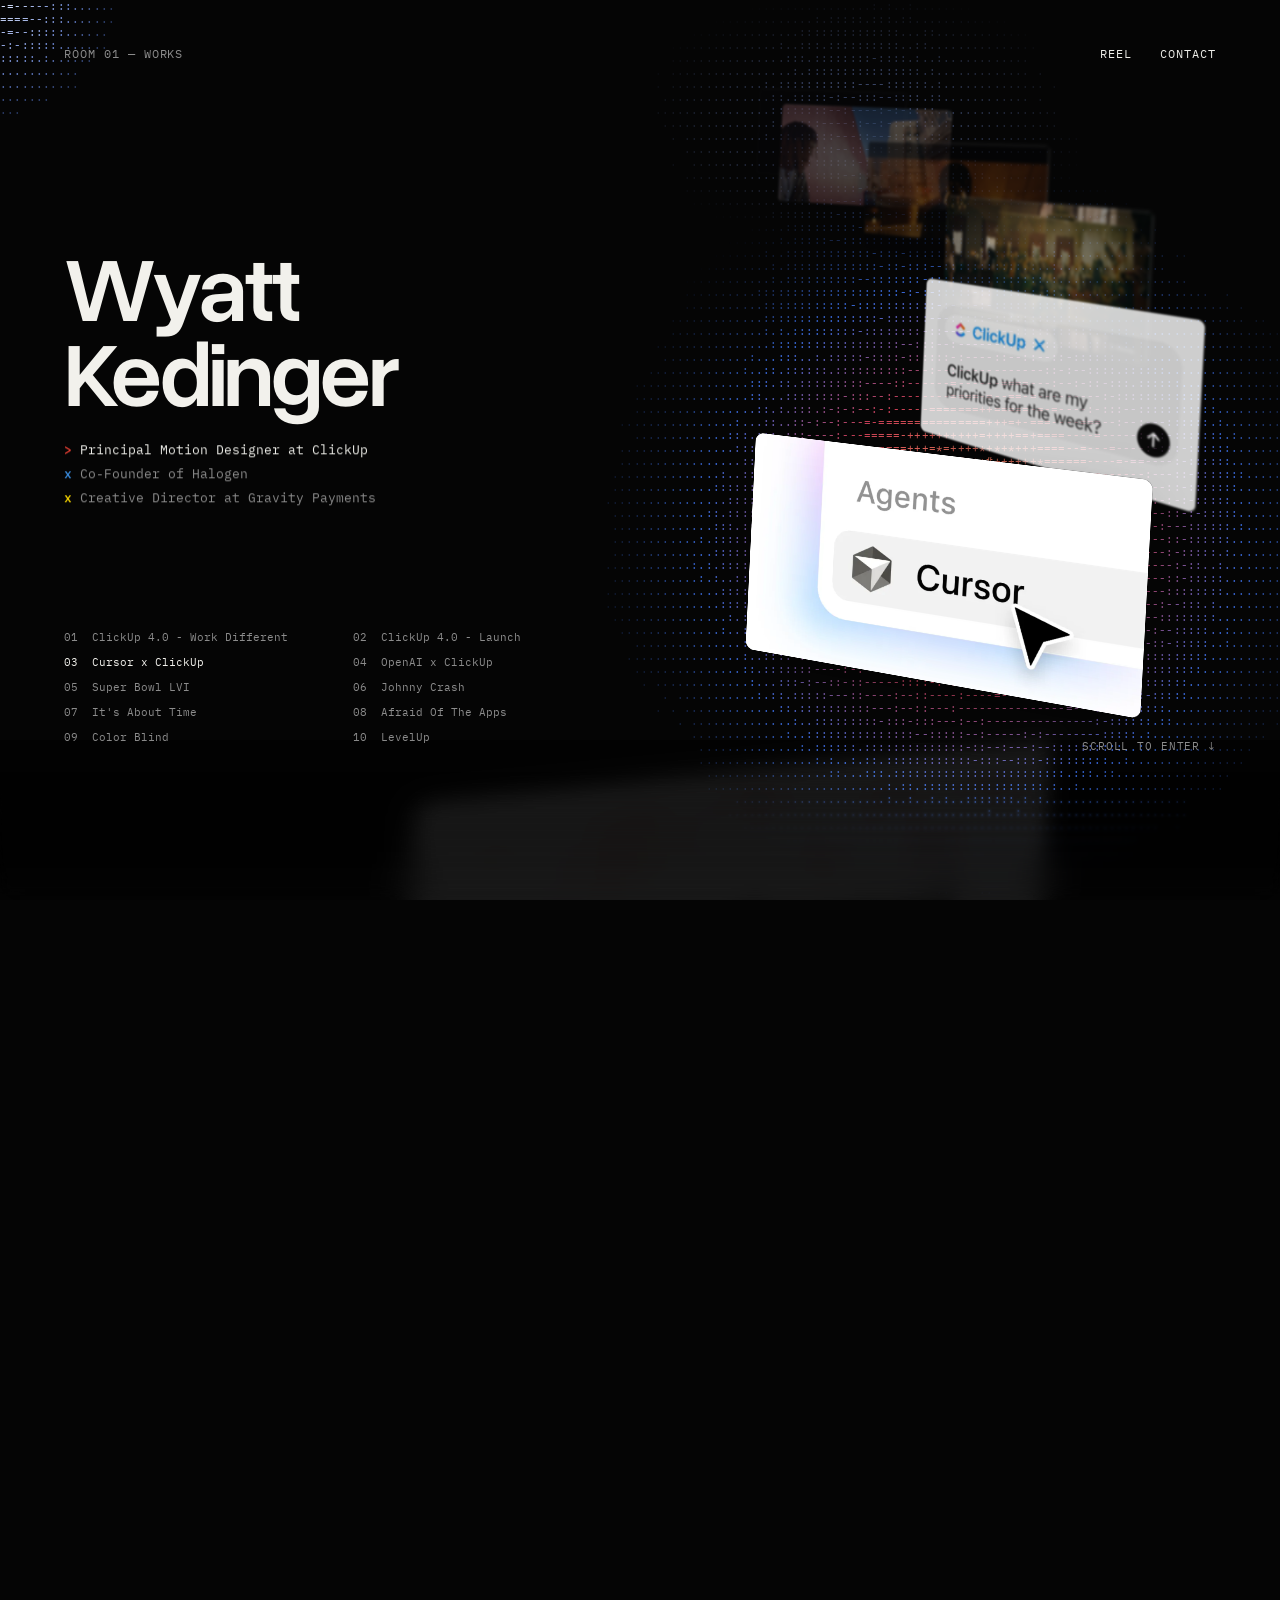
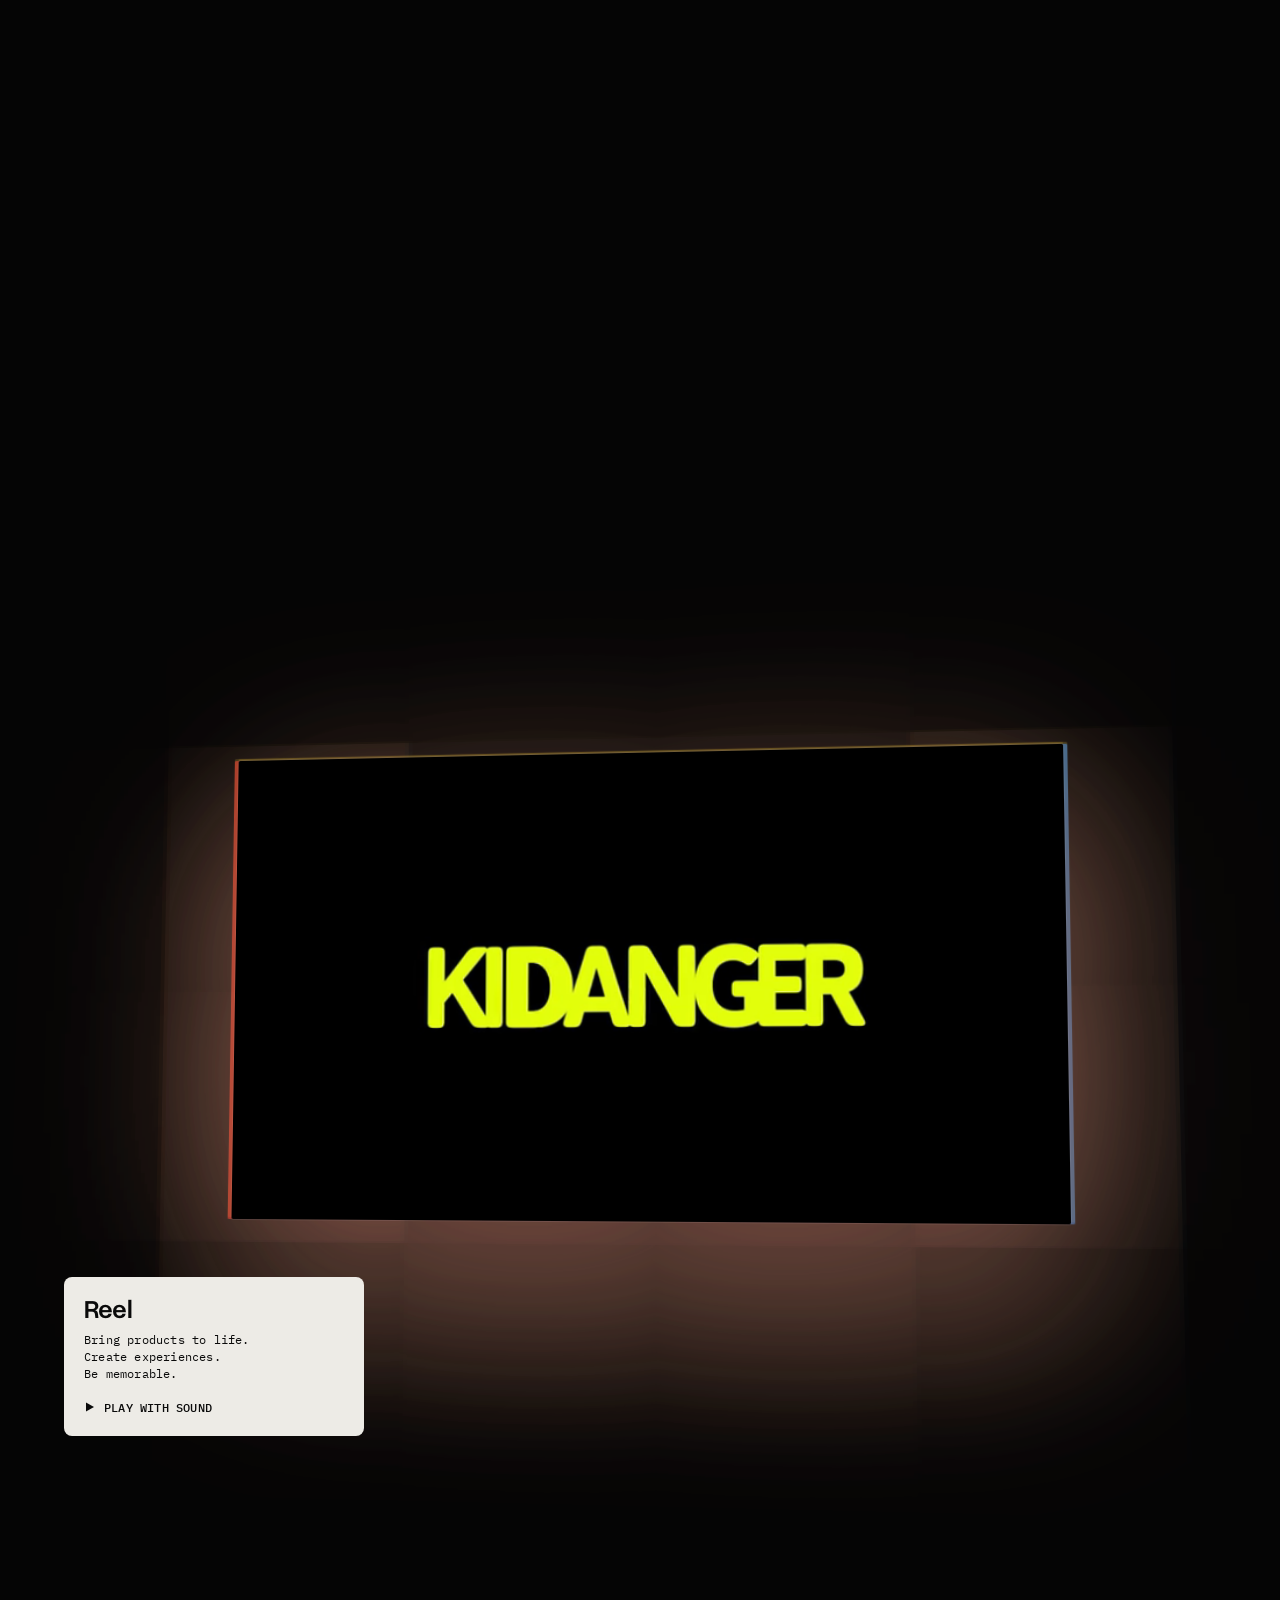
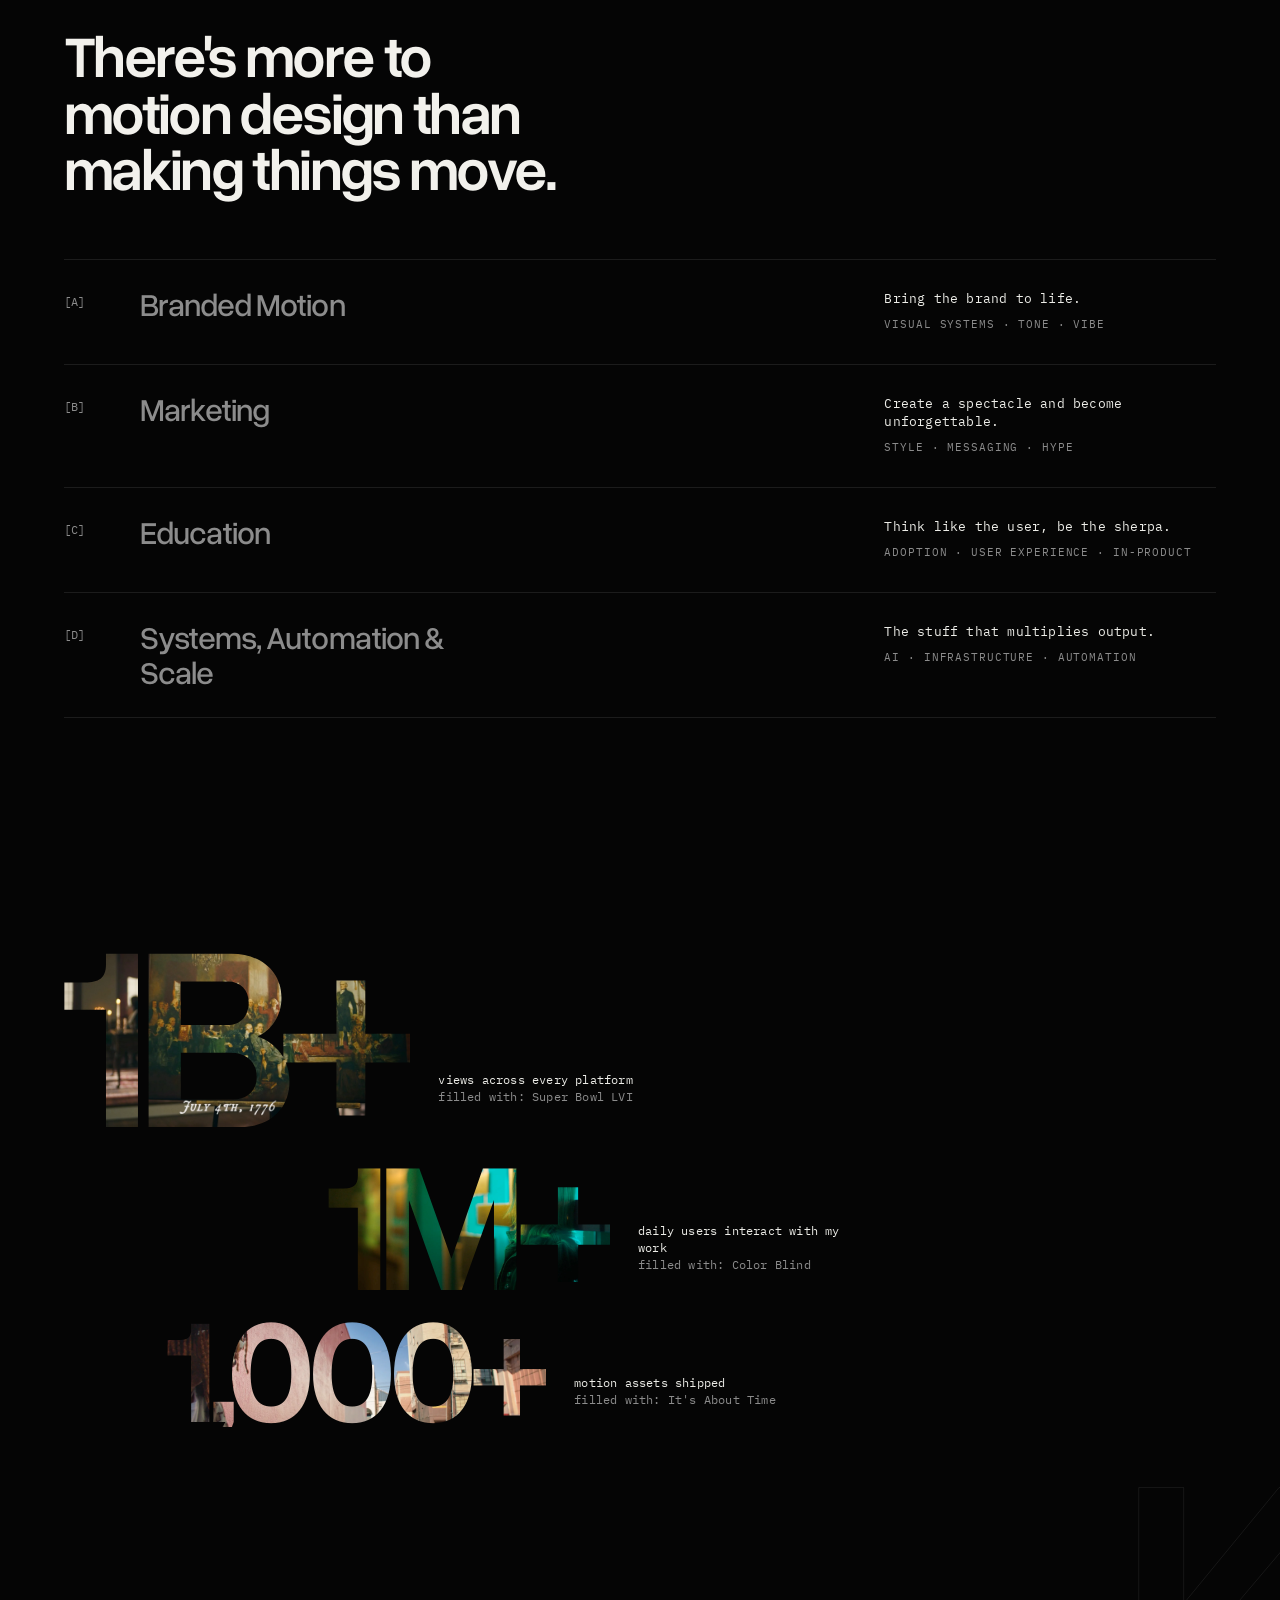
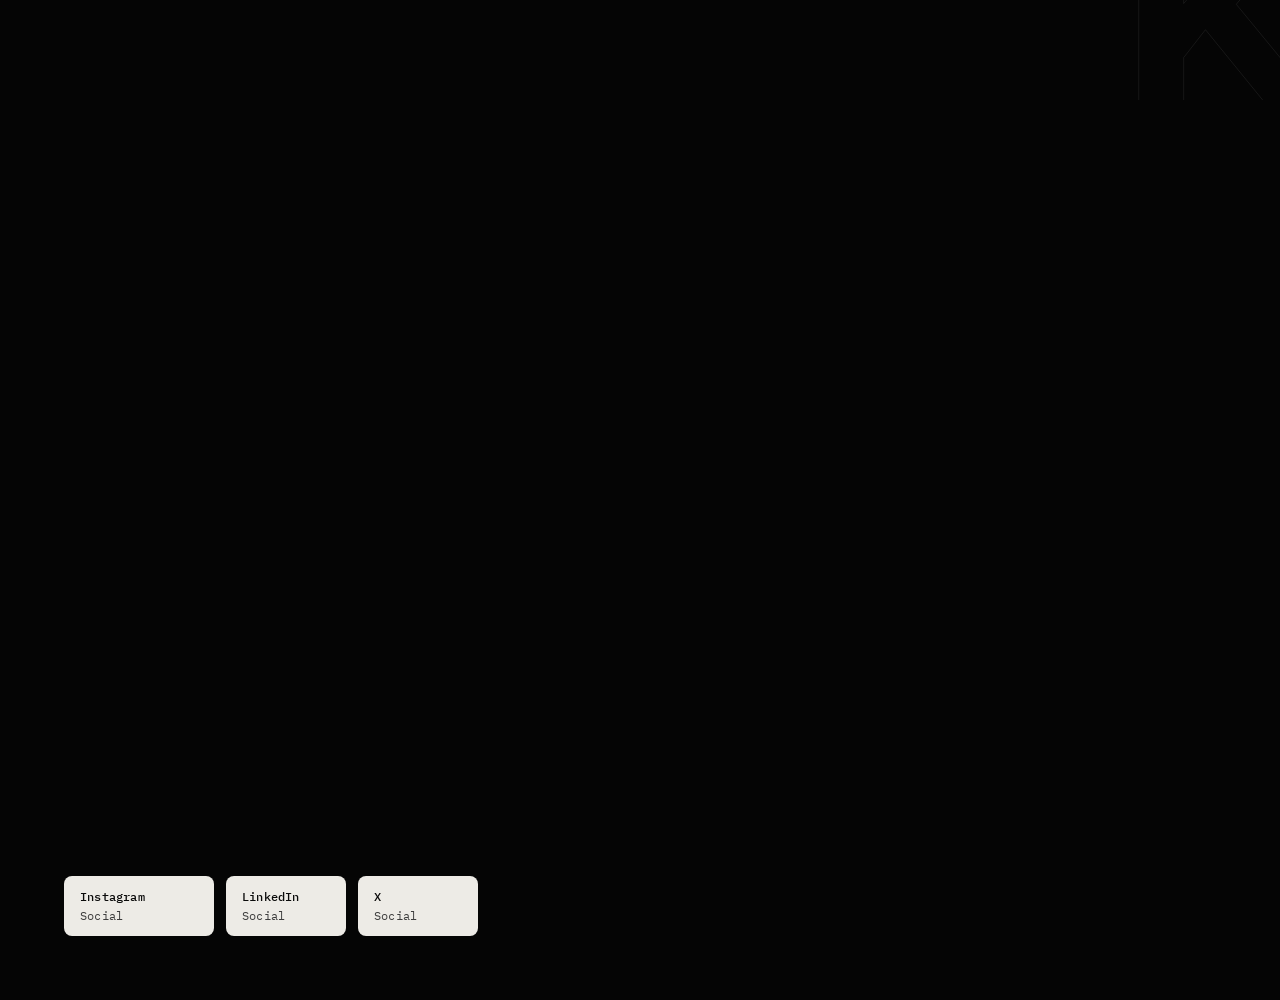
==== commit dbac4a62: "Preview: gentler tile curve, coloured résumé markers, portrait Approach videos, numbers that land as" ====
--- a/preview/index.html
+++ b/preview/index.html
@@ -1 +1 @@
-<!DOCTYPE html><html data-wf-domain="www.wyattkedinger.com" data-wf-page="696c6ad5186a173d71128969" data-wf-site="696c6ad3186a173d71128921" lang="en"><head><meta charset="utf-8"><title>Wyatt K.</title><meta content="Wyatt Kedinger&#x27;s Portfolio" name="description"><meta content="Wyatt K." property="og:title"><meta content="Wyatt Kedinger&#x27;s Portfolio" property="og:description"><meta content="Wyatt K." name="twitter:title"><meta content="Wyatt Kedinger&#x27;s Portfolio" name="twitter:description"><meta property="og:type" content="website"><meta content="summary_large_image" name="twitter:card"><meta content="width=device-width,initial-scale=1" name="viewport"><link href="/css/webflow.css?v=21" rel="stylesheet" type="text/css"><link href="css/site.css?v=24" rel="stylesheet"><style>html.w-mod-js:not(.w-mod-ix3) :is(:is(.alert_card,.alert_card) .image,:is(.alert_card,.alert_card) .text-size-regular,.image-parallax,:is(.footer_link,.footer_link) .heading-style-h4,:is(.btn-wrap,.btn-wrap) .btn-bg,:is(.btn-wrap,.btn-wrap) .text-size-regular,:is(.btn-wrap,.btn-wrap) .btn_img,.faq_item .faq_wrap,.faq_item .faq_icon,:is(.services_item,.services_item) .services_number,:is(.services_item,.services_item) .services_tags,:is(.projects_card,.projects_card) .image,:is(.projects_card,.projects_card) .client-logo,:is(.projects_card,.projects_card) .client-logo-wrap,.hero_component :is(.heading,.hero_card),.brand-reveal .copyright,.brand-reveal .heading-style-h1,.brand-reveal,.showreel-wrap){visibility:hidden!important}@media not all and (max-width:479px) and (min-width:0px){@media not all and (max-width:767px) and (min-width:480px){@media not all and (max-width:991px) and (min-width:768px){html.w-mod-js:not(.w-mod-ix3) :is(.footer_component){visibility:hidden!important}}}}</style><script type="text/javascript">!function(o,c){var n=c.documentElement,t=" w-mod-";n.className+=t+"js",("ontouchstart"in o||o.DocumentTouch&&c instanceof DocumentTouch)&&(n.className+=t+"touch")}(window,document)</script><link href="/media/Favicon.jpg" rel="shortcut icon" type="image/x-icon"><link href="/media/TV_runner-webclip.jpeg" rel="apple-touch-icon"><script type="application/ld+json">{"@context":"https://schema.org","@type":"Person","name":"Wyatt Kedinger","jobTitle":"Principal Motion Designer","url":"https://www.wyattkedinger.com/","sameAs":["https://www.instagram.com/ked.danger","https://www.linkedin.com/in/wyattkedinger/","https://x.com/wyattkedinger"]}</script> <link rel="stylesheet" href="/js/lenis.css"> <script src="/js/lenis.min.js"></script> <meta name="format-detection" content="telephone=no"><link href="morph/morph.css?v=24" rel="stylesheet"><link rel="preload" as="image" href="/images/works/clickup-4-work-different-960.webp" fetchpriority="high"><link rel="preload" as="image" href="/images/works/clickup-4-launch-960.webp" fetchpriority="high"><link rel="preload" as="image" href="/images/works/cursor-x-clickup-960.webp" fetchpriority="high"><link rel="preload" as="image" href="/images/works/openai-x-clickup-960.webp" fetchpriority="high"><link rel="preload" as="font" type="font/woff2" href="/fonts/plex-mono-400.woff2" crossorigin><meta name="robots" content="noindex"/></head><body><div class="page-wrapper"><canvas class="room-field" aria-hidden="true"></canvas><header class="room-bar"><span class="room-bar_label" aria-live="polite">Room 01 — Works</span><nav class="room-bar_right" aria-label="Site"><a href="https://youtu.be/hs1KkIHInE4" data-reel="hs1KkIHInE4">Reel</a><a href="#exit" data-exit>Contact</a></nav></header><div class="global-styles w-embed"><style>body{-webkit-font-smoothing:antialiased;-moz-osx-font-smoothing:grayscale;font-smoothing:antialiased;text-rendering:optimizeLegibility}[tabindex]:focus-visible,input[type=file]:focus-visible{outline:.125rem solid #4d65ff;outline-offset:0.125rem}.inherit-color *{color:inherit}.w-richtext>:not(div):first-child,.w-richtext>div:first-child>:first-child{margin-top:0!important}.w-richtext ol li:last-child,.w-richtext ul li:last-child,.w-richtext>:last-child{margin-bottom:0!important}.container-large,.container-medium,.container-small{margin-right:auto!important;margin-left:auto!important}.text-style-3lines{display:-webkit-box;overflow:hidden;-webkit-line-clamp:3;-webkit-box-orient:vertical}.text-style-2lines{display:-webkit-box;overflow:hidden;-webkit-line-clamp:2;-webkit-box-orient:vertical}.display-inlineflex{display:inline-flex}.hide{display:none!important}@media screen and (max-width:991px){.hide,.hide-tablet{display:none!important}}@media screen and (max-width:767px){.hide-mobile-landscape{display:none!important}}@media screen and (max-width:479px){.hide-mobile{display:none!important}}.margin-0{margin:0!important}.padding-0{padding:0!important}.spacing-clean{padding:0!important;margin:0!important}.margin-top{margin-right:0!important;margin-bottom:0!important;margin-left:0!important}.padding-top{padding-right:0!important;padding-bottom:0!important;padding-left:0!important}.margin-right{margin-top:0!important;margin-bottom:0!important;margin-left:0!important}.padding-right{padding-top:0!important;padding-bottom:0!important;padding-left:0!important}.margin-bottom{margin-top:0!important;margin-right:0!important;margin-left:0!important}.padding-bottom{padding-top:0!important;padding-right:0!important;padding-left:0!important}.margin-left{margin-top:0!important;margin-right:0!important;margin-bottom:0!important}.padding-left{padding-top:0!important;padding-right:0!important;padding-bottom:0!important}.margin-horizontal{margin-top:0!important;margin-bottom:0!important}.padding-horizontal{padding-top:0!important;padding-bottom:0!important}.margin-vertical{margin-right:0!important;margin-left:0!important}.padding-vertical{padding-right:0!important;padding-left:0!important}.alert_content{display:-webkit-box;-webkit-line-clamp:3;-webkit-box-orient:vertical}.menu-open{overflow-x:hidden}.alert-open{overflow-x:hidden}::-webkit-scrollbar{display:none}</style></div><div style="--blur:1rem;--ratio:2" class="progressive-blur_wrap"><div style="--i:6" class="progressive-blur_panel is-1"></div><div style="--i:5" class="progressive-blur_panel is-2"></div><div style="--i:4" class="progressive-blur_panel is-3"></div><div style="--i:3" class="progressive-blur_panel is-4"></div><div style="--i:2" class="progressive-blur_panel is-5"></div><div style="--i:1" class="progressive-blur_panel is-6"></div><div style="--i:1" class="progressive-blur_panel is-7"></div><div style="--i:1" class="progressive-blur_panel is-8"></div><div style="--i:1" class="progressive-blur_panel is-9"></div><div style="--i:1" class="progressive-blur_panel is-10"></div></div><main class="main-wrapper"><div class="morph-pin" data-room="Room 01 — Works"><div class="morph-sticky"><div id="morph-root"></div></div></div><section class="room room-proj" id="reel" data-room="Room 02 — Reel" data-bar="nav"> <div class="proj"> <a class="proj_screen" href="https://youtu.be/hs1KkIHInE4" data-reel="hs1KkIHInE4" aria-label="Play the reel with sound"> <video data-lazy muted loop playsinline preload="none" poster="/media/REEL_V01_poster.0000000.jpg"><source data-src="/media/REEL_V01_mp4.mp4" type="video/mp4"><source data-src="/media/REEL_V01_webm.webm" type="video/webm"></video> </a> </div> <div class="placard proj_label"> <h2 class="placard_title">Reel</h2> <span>Bring products to life.<br>Create experiences.<br>Be memorable.</span> <a class="placard_link" href="https://youtu.be/hs1KkIHInE4" data-reel="hs1KkIHInE4"><svg width="12" height="12" viewBox="0 0 12 12" aria-hidden="true"><path d="M2 1.5v9l8-4.5z" fill="currentColor"/></svg>Play with sound</a> </div> </section> <section class="room room-approach" id="approach" data-room="Room 03 — Approach" data-bar="nav"> <h2 class="room_statement">There's more to motion design than making things move.</h2> <ol class="approach_list"> <li class="approach_row" data-k="0"> <span class="approach_n">[A]</span> <span class="approach_name">Branded Motion</span> <span class="approach_slot"><span class="approach_card"><video data-lazy data-manual muted loop playsinline preload="none" poster="/media/BRAND_V01_1_poster.0000000.jpg"><source data-src="/media/BRAND_V01_1_mp4.mp4" type="video/mp4"><source data-src="/media/BRAND_V01_1_webm.webm" type="video/webm"></video></span></span> <span class="approach_text"><span class="approach_desc">Bring the brand to life.</span><span class="approach_tags">Visual systems · Tone · Vibe</span></span> </li> <li class="approach_row" data-k="1"> <span class="approach_n">[B]</span> <span class="approach_name">Marketing</span> <span class="approach_slot"><span class="approach_card"><video data-lazy data-manual muted loop playsinline preload="none" poster="/media/homepage3_poster.0000000.jpg"><source data-src="/media/homepage3_mp4.mp4" type="video/mp4"><source data-src="/media/homepage3_webm.webm" type="video/webm"></video></span></span> <span class="approach_text"><span class="approach_desc">Create a spectacle and become unforgettable.</span><span class="approach_tags">Style · Messaging · Hype</span></span> </li> <li class="approach_row" data-k="2"> <span class="approach_n">[C]</span> <span class="approach_name">Education</span> <span class="approach_slot"><span class="approach_card"><video data-lazy data-manual muted loop playsinline preload="none" poster="/media/EDUCATION_V01_poster.0000000.jpg"><source data-src="/media/EDUCATION_V01_mp4.mp4" type="video/mp4"><source data-src="/media/EDUCATION_V01_webm.webm" type="video/webm"></video></span></span> <span class="approach_text"><span class="approach_desc">Think like the user, be the sherpa.</span><span class="approach_tags">Adoption · User experience · In-product</span></span> </li> <li class="approach_row" data-k="3"> <span class="approach_n">[D]</span> <span class="approach_name">Systems, Automation &amp; Scale</span> <span class="approach_slot"><span class="approach_card"><video data-lazy data-manual muted loop playsinline preload="none" poster="/media/AUTOMATION_V02_poster.0000000.jpg"><source data-src="/media/AUTOMATION_V02_mp4.mp4" type="video/mp4"><source data-src="/media/AUTOMATION_V02_webm.webm" type="video/webm"></video></span></span> <span class="approach_text"><span class="approach_desc">The stuff that multiplies output.</span><span class="approach_tags">AI · Infrastructure · Automation</span></span> </li> </ol> </section> <section class="room room-reach" id="reach" data-room="Room 04 — Reach" data-bar="text:The numbers are cut from the work"> <div class="reach"> <div class="reach_row"> <span class="reach_fig reach_fig-1" aria-hidden="true" data-count="1000000000">1B+</span> <p class="reach_cap"><span class="sr-only">1B+ </span>views across every platform<br><span class="reach_src">filled with: Super Bowl LVI</span></p> </div> <div class="reach_row reach_row-2"> <span class="reach_fig reach_fig-2" aria-hidden="true" data-count="1000000">1M+</span> <p class="reach_cap"><span class="sr-only">1M+ </span>daily users interact with my work<br><span class="reach_src">filled with: Color Blind</span></p> </div> <div class="reach_row reach_row-3"> <span class="reach_fig reach_fig-3" aria-hidden="true" data-count="1000">1,000+</span> <p class="reach_cap"><span class="sr-only">1,000+ </span>motion assets shipped<br><span class="reach_src">filled with: It's About Time</span></p> </div> </div> <span class="reach_ghost" aria-hidden="true">K</span> </section> <section class="room room-exit" id="exit" data-room="Exit" data-bar="text:© Wyatt Kedinger"> <h2 class="exit_name"><span class="sr-only">Wyatt K</span></h2> <nav class="exit_links" aria-label="Contact"> <a class="placard placard-link" href="https://www.instagram.com/ked.danger"><span class="placard_t">Instagram</span><span class="placard_s">Social</span></a> <a class="placard placard-link" href="https://www.linkedin.com/in/wyattkedinger/"><span class="placard_t">LinkedIn</span><span class="placard_s">Social</span></a> <a class="placard placard-link" href="https://x.com/wyattkedinger"><span class="placard_t">X</span><span class="placard_s">Social</span></a> </nav> </section> </main></div><script src="/js/gsap.min.js" type="text/javascript"></script><script src="/js/ScrollTrigger.min.js" type="text/javascript"></script><script src="/js/SplitText.min.js" type="text/javascript"></script><script type="text/javascript">gsap.registerPlugin(ScrollTrigger,SplitText)</script><script>const lenis=new Lenis;window.lenis=lenis,lenis.on("scroll",ScrollTrigger.update),gsap.ticker.add(e=>{lenis.raf(1e3*e)}),gsap.ticker.lagSmoothing(0)</script> <style>.wk-wrap{position:absolute;inset:0;overflow:hidden;pointer-events:none;z-index:0}.wk-l{position:absolute;left:0;right:0;bottom:0;background-image:var(--wk-img);background-repeat:no-repeat;background-size:cover}.wk-back{height:62%;opacity:.5;transform:translate3d(0,25px,0) scaleX(-1);filter:blur(3px);will-change:transform,filter;background-position:center bottom}.wk-front{height:60%;transform-origin:31.25% 0%;filter:blur(0);will-change:transform,filter;z-index:1;background-position:left bottom}@media (prefers-reduced-motion:reduce){.wk-front{transform:translate3d(18.75%,-22px,0) scale(1.6)!important}}</style> <style>a.btn-wrap[href="/contact"],a.credits_link[href*=lucas-gusso],a.credits_link[href="/changelog"],a.credits_link[href="/license"],a.credits_link[href="/style-guide"],a.footer_link[href="/about"],a.footer_link[href="/contact"],a.menu_link[href="/about"],a.menu_link[href="/blog"],a.menu_link[href="/contact"],a[href="/notifications"]{display:none!important}</style> <script src="/js/vendor/react.production.min.js"></script><script src="/js/vendor/react-dom.production.min.js"></script><script src="morph/works.js?v=24"></script><script src="/morph/boot.js?v=21"></script><script src="morph/morph.js?v=24"></script><script src="js/room.js?v=24"></script><script src="js/site.js?v=24"></script></body></html>+<!DOCTYPE html><html data-wf-domain="www.wyattkedinger.com" data-wf-page="696c6ad5186a173d71128969" data-wf-site="696c6ad3186a173d71128921" lang="en"><head><meta charset="utf-8"><title>Wyatt K.</title><meta content="Wyatt Kedinger&#x27;s Portfolio" name="description"><meta content="Wyatt K." property="og:title"><meta content="Wyatt Kedinger&#x27;s Portfolio" property="og:description"><meta content="Wyatt K." name="twitter:title"><meta content="Wyatt Kedinger&#x27;s Portfolio" name="twitter:description"><meta property="og:type" content="website"><meta content="summary_large_image" name="twitter:card"><meta content="width=device-width,initial-scale=1" name="viewport"><link href="/css/webflow.css?v=21" rel="stylesheet" type="text/css"><link href="css/site.css?v=25" rel="stylesheet"><style>html.w-mod-js:not(.w-mod-ix3) :is(:is(.alert_card,.alert_card) .image,:is(.alert_card,.alert_card) .text-size-regular,.image-parallax,:is(.footer_link,.footer_link) .heading-style-h4,:is(.btn-wrap,.btn-wrap) .btn-bg,:is(.btn-wrap,.btn-wrap) .text-size-regular,:is(.btn-wrap,.btn-wrap) .btn_img,.faq_item .faq_wrap,.faq_item .faq_icon,:is(.services_item,.services_item) .services_number,:is(.services_item,.services_item) .services_tags,:is(.projects_card,.projects_card) .image,:is(.projects_card,.projects_card) .client-logo,:is(.projects_card,.projects_card) .client-logo-wrap,.hero_component :is(.heading,.hero_card),.brand-reveal .copyright,.brand-reveal .heading-style-h1,.brand-reveal,.showreel-wrap){visibility:hidden!important}@media not all and (max-width:479px) and (min-width:0px){@media not all and (max-width:767px) and (min-width:480px){@media not all and (max-width:991px) and (min-width:768px){html.w-mod-js:not(.w-mod-ix3) :is(.footer_component){visibility:hidden!important}}}}</style><script type="text/javascript">!function(o,c){var n=c.documentElement,t=" w-mod-";n.className+=t+"js",("ontouchstart"in o||o.DocumentTouch&&c instanceof DocumentTouch)&&(n.className+=t+"touch")}(window,document)</script><link href="/media/Favicon.jpg" rel="shortcut icon" type="image/x-icon"><link href="/media/TV_runner-webclip.jpeg" rel="apple-touch-icon"><script type="application/ld+json">{"@context":"https://schema.org","@type":"Person","name":"Wyatt Kedinger","jobTitle":"Principal Motion Designer","url":"https://www.wyattkedinger.com/","sameAs":["https://www.instagram.com/ked.danger","https://www.linkedin.com/in/wyattkedinger/","https://x.com/wyattkedinger"]}</script> <link rel="stylesheet" href="/js/lenis.css"> <script src="/js/lenis.min.js"></script> <meta name="format-detection" content="telephone=no"><link href="morph/morph.css?v=25" rel="stylesheet"><link rel="preload" as="image" href="/images/works/clickup-4-work-different-960.webp" fetchpriority="high"><link rel="preload" as="image" href="/images/works/clickup-4-launch-960.webp" fetchpriority="high"><link rel="preload" as="image" href="/images/works/cursor-x-clickup-960.webp" fetchpriority="high"><link rel="preload" as="image" href="/images/works/openai-x-clickup-960.webp" fetchpriority="high"><link rel="preload" as="font" type="font/woff2" href="/fonts/plex-mono-400.woff2" crossorigin><meta name="robots" content="noindex"/></head><body><div class="page-wrapper"><canvas class="room-field" aria-hidden="true"></canvas><header class="room-bar"><span class="room-bar_label" aria-live="polite">Room 01 — Works</span><nav class="room-bar_right" aria-label="Site"><a href="https://youtu.be/hs1KkIHInE4" data-reel="hs1KkIHInE4">Reel</a><a href="#exit" data-exit>Contact</a></nav></header><div class="global-styles w-embed"><style>body{-webkit-font-smoothing:antialiased;-moz-osx-font-smoothing:grayscale;font-smoothing:antialiased;text-rendering:optimizeLegibility}[tabindex]:focus-visible,input[type=file]:focus-visible{outline:.125rem solid #4d65ff;outline-offset:0.125rem}.inherit-color *{color:inherit}.w-richtext>:not(div):first-child,.w-richtext>div:first-child>:first-child{margin-top:0!important}.w-richtext ol li:last-child,.w-richtext ul li:last-child,.w-richtext>:last-child{margin-bottom:0!important}.container-large,.container-medium,.container-small{margin-right:auto!important;margin-left:auto!important}.text-style-3lines{display:-webkit-box;overflow:hidden;-webkit-line-clamp:3;-webkit-box-orient:vertical}.text-style-2lines{display:-webkit-box;overflow:hidden;-webkit-line-clamp:2;-webkit-box-orient:vertical}.display-inlineflex{display:inline-flex}.hide{display:none!important}@media screen and (max-width:991px){.hide,.hide-tablet{display:none!important}}@media screen and (max-width:767px){.hide-mobile-landscape{display:none!important}}@media screen and (max-width:479px){.hide-mobile{display:none!important}}.margin-0{margin:0!important}.padding-0{padding:0!important}.spacing-clean{padding:0!important;margin:0!important}.margin-top{margin-right:0!important;margin-bottom:0!important;margin-left:0!important}.padding-top{padding-right:0!important;padding-bottom:0!important;padding-left:0!important}.margin-right{margin-top:0!important;margin-bottom:0!important;margin-left:0!important}.padding-right{padding-top:0!important;padding-bottom:0!important;padding-left:0!important}.margin-bottom{margin-top:0!important;margin-right:0!important;margin-left:0!important}.padding-bottom{padding-top:0!important;padding-right:0!important;padding-left:0!important}.margin-left{margin-top:0!important;margin-right:0!important;margin-bottom:0!important}.padding-left{padding-top:0!important;padding-right:0!important;padding-bottom:0!important}.margin-horizontal{margin-top:0!important;margin-bottom:0!important}.padding-horizontal{padding-top:0!important;padding-bottom:0!important}.margin-vertical{margin-right:0!important;margin-left:0!important}.padding-vertical{padding-right:0!important;padding-left:0!important}.alert_content{display:-webkit-box;-webkit-line-clamp:3;-webkit-box-orient:vertical}.menu-open{overflow-x:hidden}.alert-open{overflow-x:hidden}::-webkit-scrollbar{display:none}</style></div><div style="--blur:1rem;--ratio:2" class="progressive-blur_wrap"><div style="--i:6" class="progressive-blur_panel is-1"></div><div style="--i:5" class="progressive-blur_panel is-2"></div><div style="--i:4" class="progressive-blur_panel is-3"></div><div style="--i:3" class="progressive-blur_panel is-4"></div><div style="--i:2" class="progressive-blur_panel is-5"></div><div style="--i:1" class="progressive-blur_panel is-6"></div><div style="--i:1" class="progressive-blur_panel is-7"></div><div style="--i:1" class="progressive-blur_panel is-8"></div><div style="--i:1" class="progressive-blur_panel is-9"></div><div style="--i:1" class="progressive-blur_panel is-10"></div></div><main class="main-wrapper"><div class="morph-pin" data-room="Room 01 — Works"><div class="morph-sticky"><div id="morph-root"></div></div></div><section class="room room-proj" id="reel" data-room="Room 02 — Reel" data-bar="nav"> <div class="proj"> <a class="proj_screen" href="https://youtu.be/hs1KkIHInE4" data-reel="hs1KkIHInE4" aria-label="Play the reel with sound"> <video data-lazy muted loop playsinline preload="none" poster="/media/REEL_V01_poster.0000000.jpg"><source data-src="/media/REEL_V01_mp4.mp4" type="video/mp4"><source data-src="/media/REEL_V01_webm.webm" type="video/webm"></video> </a> </div> <div class="placard proj_label"> <h2 class="placard_title">Reel</h2> <span>Bring products to life.<br>Create experiences.<br>Be memorable.</span> <a class="placard_link" href="https://youtu.be/hs1KkIHInE4" data-reel="hs1KkIHInE4"><svg width="12" height="12" viewBox="0 0 12 12" aria-hidden="true"><path d="M2 1.5v9l8-4.5z" fill="currentColor"/></svg>Play with sound</a> </div> </section> <section class="room room-approach" id="approach" data-room="Room 03 — Approach" data-bar="nav"> <h2 class="room_statement">There's more to motion design than making things move.</h2> <ol class="approach_list"> <li class="approach_row" data-k="0"> <span class="approach_n">[A]</span> <span class="approach_name">Branded Motion</span> <span class="approach_slot"><span class="approach_card"><video data-lazy data-manual muted loop playsinline preload="none" poster="/media/BRAND_V01_1_poster.0000000.jpg"><source data-src="/media/BRAND_V01_1_mp4.mp4" type="video/mp4"><source data-src="/media/BRAND_V01_1_webm.webm" type="video/webm"></video></span></span> <span class="approach_text"><span class="approach_desc">Bring the brand to life.</span><span class="approach_tags">Visual systems · Tone · Vibe</span></span> </li> <li class="approach_row" data-k="1"> <span class="approach_n">[B]</span> <span class="approach_name">Marketing</span> <span class="approach_slot"><span class="approach_card" style="aspect-ratio:406/720"><video data-lazy data-manual muted loop playsinline preload="none" poster="/media/homepage3_poster.0000000.jpg"><source data-src="/media/homepage3_mp4.mp4" type="video/mp4"><source data-src="/media/homepage3_webm.webm" type="video/webm"></video></span></span> <span class="approach_text"><span class="approach_desc">Create a spectacle and become unforgettable.</span><span class="approach_tags">Style · Messaging · Hype</span></span> </li> <li class="approach_row" data-k="2"> <span class="approach_n">[C]</span> <span class="approach_name">Education</span> <span class="approach_slot"><span class="approach_card"><video data-lazy data-manual muted loop playsinline preload="none" poster="/media/EDUCATION_V01_poster.0000000.jpg"><source data-src="/media/EDUCATION_V01_mp4.mp4" type="video/mp4"><source data-src="/media/EDUCATION_V01_webm.webm" type="video/webm"></video></span></span> <span class="approach_text"><span class="approach_desc">Think like the user, be the sherpa.</span><span class="approach_tags">Adoption · User experience · In-product</span></span> </li> <li class="approach_row" data-k="3"> <span class="approach_n">[D]</span> <span class="approach_name">Systems, Automation &amp; Scale</span> <span class="approach_slot"><span class="approach_card"><video data-lazy data-manual muted loop playsinline preload="none" poster="/media/AUTOMATION_V02_poster.0000000.jpg"><source data-src="/media/AUTOMATION_V02_mp4.mp4" type="video/mp4"><source data-src="/media/AUTOMATION_V02_webm.webm" type="video/webm"></video></span></span> <span class="approach_text"><span class="approach_desc">The stuff that multiplies output.</span><span class="approach_tags">AI · Infrastructure · Automation</span></span> </li> </ol> </section> <section class="room room-reach" id="reach" data-room="Room 04 — Reach" data-bar="text:The numbers are cut from the work"> <div class="reach"> <div class="reach_row"> <span class="reach_fig reach_fig-1" aria-hidden="true" data-count="1000000000">1B+</span> <p class="reach_cap"><span class="sr-only">1B+ </span>views across every platform<br><span class="reach_src">filled with: Super Bowl LVI</span></p> </div> <div class="reach_row reach_row-2"> <span class="reach_fig reach_fig-2" aria-hidden="true" data-count="1000000">1M+</span> <p class="reach_cap"><span class="sr-only">1M+ </span>daily users interact with my work<br><span class="reach_src">filled with: Color Blind</span></p> </div> <div class="reach_row reach_row-3"> <span class="reach_fig reach_fig-3" aria-hidden="true" data-count="1000">1,000+</span> <p class="reach_cap"><span class="sr-only">1,000+ </span>motion assets shipped<br><span class="reach_src">filled with: It's About Time</span></p> </div> </div> <span class="reach_ghost" aria-hidden="true">K</span> </section> <section class="room room-exit" id="exit" data-room="Exit" data-bar="text:© Wyatt Kedinger"> <h2 class="exit_name"><span class="sr-only">Wyatt K</span></h2> <nav class="exit_links" aria-label="Contact"> <a class="placard placard-link" href="https://www.instagram.com/ked.danger"><span class="placard_t">Instagram</span><span class="placard_s">Social</span></a> <a class="placard placard-link" href="https://www.linkedin.com/in/wyattkedinger/"><span class="placard_t">LinkedIn</span><span class="placard_s">Social</span></a> <a class="placard placard-link" href="https://x.com/wyattkedinger"><span class="placard_t">X</span><span class="placard_s">Social</span></a> </nav> </section> </main></div><script src="/js/gsap.min.js" type="text/javascript"></script><script src="/js/ScrollTrigger.min.js" type="text/javascript"></script><script src="/js/SplitText.min.js" type="text/javascript"></script><script type="text/javascript">gsap.registerPlugin(ScrollTrigger,SplitText)</script><script>const lenis=new Lenis;window.lenis=lenis,lenis.on("scroll",ScrollTrigger.update),gsap.ticker.add(e=>{lenis.raf(1e3*e)}),gsap.ticker.lagSmoothing(0)</script> <style>.wk-wrap{position:absolute;inset:0;overflow:hidden;pointer-events:none;z-index:0}.wk-l{position:absolute;left:0;right:0;bottom:0;background-image:var(--wk-img);background-repeat:no-repeat;background-size:cover}.wk-back{height:62%;opacity:.5;transform:translate3d(0,25px,0) scaleX(-1);filter:blur(3px);will-change:transform,filter;background-position:center bottom}.wk-front{height:60%;transform-origin:31.25% 0%;filter:blur(0);will-change:transform,filter;z-index:1;background-position:left bottom}@media (prefers-reduced-motion:reduce){.wk-front{transform:translate3d(18.75%,-22px,0) scale(1.6)!important}}</style> <style>a.btn-wrap[href="/contact"],a.credits_link[href*=lucas-gusso],a.credits_link[href="/changelog"],a.credits_link[href="/license"],a.credits_link[href="/style-guide"],a.footer_link[href="/about"],a.footer_link[href="/contact"],a.menu_link[href="/about"],a.menu_link[href="/blog"],a.menu_link[href="/contact"],a[href="/notifications"]{display:none!important}</style> <script src="/js/vendor/react.production.min.js"></script><script src="/js/vendor/react-dom.production.min.js"></script><script src="morph/works.js?v=25"></script><script src="/morph/boot.js?v=21"></script><script src="morph/morph.js?v=25"></script><script src="js/room.js?v=25"></script><script src="js/site.js?v=25"></script></body></html>
--- a/css/webflow.css
+++ b/css/webflow.css
@@ -1 +1 @@
-html{-webkit-text-size-adjust:100%;-ms-text-size-adjust:100%;font-family:sans-serif}body{margin:0}footer,header,main,nav,section{display:block}canvas,video{vertical-align:baseline;display:inline-block}[hidden]{display:none}a{background-color:#0000}a:active,a:hover{outline:0}b{font-weight:700}h1{margin:.67em 0;font-size:2em}sub{vertical-align:baseline;font-size:75%;line-height:0;position:relative;bottom:-.25em}img{border:0}svg:not(:root){overflow:hidden}pre{overflow:auto}code,pre{font-family:monospace;font-size:1em}button,input{color:inherit;font:inherit;margin:0}button{text-transform:none;overflow:visible}button,html input[type=button]{-webkit-appearance:button;cursor:pointer}button::-moz-focus-inner,input::-moz-focus-inner{border:0;padding:0}input{line-height:normal}input[type=number]::-webkit-inner-spin-button,input[type=number]::-webkit-outer-spin-button{height:auto}.w-icon-slider-right:before{content:""}.w-icon-slider-left:before{content:""}.w-icon-nav-menu:before{content:""}.w-icon-arrow-down:before,.w-icon-dropdown-toggle:before{content:""}.w-icon-file-upload-remove:before{content:""}.w-icon-file-upload-icon:before{content:""}*{box-sizing:border-box}html{height:100%}body{color:#333;background-color:#fff;min-height:100%;margin:0;font-family:Arial,sans-serif;font-size:14px;line-height:20px}img{vertical-align:middle;max-width:100%;display:inline-block}html.w-mod-touch *{background-attachment:scroll!important}.w-block{display:block}.w-inline-block{max-width:100%;display:inline-block}.w-clearfix:before,.w-clearfix:after{content:" ";grid-area:1/1/2/2;display:table}.w-clearfix:after{clear:both}.w-hidden{display:none}.w-button{color:#fff;line-height:inherit;cursor:pointer;background-color:#3898ec;border:0;border-radius:0;padding:9px 15px;text-decoration:none;display:inline-block}input.w-button{-webkit-appearance:button}.w-popover{position-anchor:none}:where(.w-popover[data-w-popover-backdrop-animated])::backdrop{animation:var(--w-backdrop-animation,none)}.w-popover-mask{opacity:0!important;clip-path:none!important;pointer-events:auto!important;border:0!important;width:auto!important;max-width:none!important;height:auto!important;max-height:none!important;margin:0!important;padding:0!important;position:fixed!important;inset:0!important;transform:none!important}.w-popover-mask[popover]{translate:none!important;rotate:none!important;scale:none!important}.w-popover-mask::backdrop{display:none!important}.w-popover-mask:not(:popover-open){display:none!important}@supports not selector(:popover-open){.w-popover-mask{display:none!important}}.w-popover[popover]:not(:popover-open){display:none}.w-modal:not([open]):not([popover]){display:none}.w-modal[popover]:not(:popover-open){display:none}.w-code-block{margin:unset}pre.w-code-block code{all:inherit}pre.w-code-block code>span{display:block!important}.w-optimization{display:contents}.w-webflow-badge,.w-webflow-badge>img{box-sizing:unset;width:unset;height:unset;max-height:unset;max-width:unset;min-height:unset;min-width:unset;margin:unset;padding:unset;float:unset;clear:unset;border:unset;border-radius:unset;background:unset;background-image:unset;background-position:unset;background-size:unset;background-repeat:unset;background-origin:unset;background-clip:unset;background-attachment:unset;background-color:unset;box-shadow:unset;transform:unset;direction:unset;font-family:unset;font-weight:unset;color:unset;font-size:unset;line-height:unset;font-style:unset;font-variant:unset;text-align:unset;letter-spacing:unset;-webkit-text-decoration:unset;text-decoration:unset;text-indent:unset;text-transform:unset;list-style-type:unset;text-shadow:unset;vertical-align:unset;cursor:unset;white-space:unset;word-break:unset;word-spacing:unset;word-wrap:unset;transition:unset}.w-webflow-badge{white-space:nowrap;cursor:pointer;box-shadow:0 0 0 1px #0000001a,0 1px 3px #0000001a;visibility:visible!important;opacity:1!important;z-index:2147483647!important;color:#aaadb0!important;width:auto!important;height:auto!important;overflow:unset!important;background-color:#fff!important;border-radius:3px!important;margin:0!important;padding:6px!important;font-size:12px!important;line-height:14px!important;text-decoration:none!important;display:inline-block!important;position:fixed!important;inset:auto 12px 12px auto!important;transform:none!important}.w-webflow-badge>img{position:unset;visibility:unset!important;opacity:1!important;vertical-align:middle!important;display:inline-block!important}h1,h2{margin-bottom:10px;font-weight:700}h1{margin-top:20px;font-size:38px;line-height:44px}h2{margin-top:20px;font-size:32px;line-height:36px}p{margin-top:0;margin-bottom:10px}.w-list-unstyled{padding-left:0;list-style:none}.w-embed:before,.w-embed:after{content:" ";grid-area:1/1/2/2;display:table}.w-embed:after{clear:both}.w-video{width:100%;padding:0;position:relative}.w-video iframe,.w-video object,.w-video embed{border:none;width:100%;height:100%;position:absolute;top:0;left:0}button,[type=button]{cursor:pointer;-webkit-appearance:button;border:0}.w-form{margin:0 0 15px}.w-form-done{text-align:center;background-color:#ddd;padding:20px;display:none}.w-form-fail{background-color:#ffdede;margin-top:10px;padding:10px;display:none}label{margin-bottom:5px;font-weight:700;display:block}.w-input,.w-select{color:#333;vertical-align:middle;background-color:#fff;border:1px solid #ccc;width:100%;height:38px;margin-bottom:10px;padding:8px 12px;font-size:14px;line-height:1.42857;display:block}.w-input::placeholder,.w-select::placeholder{color:#999}.w-input:focus,.w-select:focus{border-color:#3898ec;outline:0}.w-input[disabled],.w-select[disabled],.w-input[readonly],.w-select[readonly],fieldset[disabled] .w-input,fieldset[disabled] .w-select{cursor:not-allowed}.w-input[disabled]:not(.w-input-disabled),.w-select[disabled]:not(.w-input-disabled),.w-input[readonly],.w-select[readonly],fieldset[disabled]:not(.w-input-disabled) .w-input,fieldset[disabled]:not(.w-input-disabled) .w-select{background-color:#eee}textarea.w-input,textarea.w-select{height:auto}.w-select{background-color:#f3f3f3}.w-select[multiple]{height:auto}.w-form-label{cursor:pointer;margin-bottom:0;font-weight:400;display:inline-block}.w-radio{margin-bottom:5px;padding-left:20px;display:block}.w-radio:before,.w-radio:after{content:" ";grid-area:1/1/2/2;display:table}.w-radio:after{clear:both}.w-radio-input{float:left;margin:3px 0 0 -20px;line-height:normal}.w-file-upload{margin-bottom:10px;display:block}.w-file-upload-input{opacity:0;z-index:-100;width:.1px;height:.1px;position:absolute;overflow:hidden}.w-file-upload-default,.w-file-upload-uploading,.w-file-upload-success{color:#333;display:inline-block}.w-file-upload-error{margin-top:10px;display:block}.w-file-upload-default.w-hidden,.w-file-upload-uploading.w-hidden,.w-file-upload-error.w-hidden,.w-file-upload-success.w-hidden{display:none}.w-file-upload-uploading-btn{cursor:pointer;background-color:#fafafa;border:1px solid #ccc;margin:0;padding:8px 12px;font-size:14px;font-weight:400;display:flex}.w-file-upload-file{background-color:#fafafa;border:1px solid #ccc;flex-grow:1;justify-content:space-between;margin:0;padding:8px 9px 8px 11px;display:flex}.w-file-upload-file-name{font-size:14px;font-weight:400;display:block}.w-file-remove-link{cursor:pointer;width:auto;height:auto;margin-top:3px;margin-left:10px;padding:3px;display:block}.w-icon-file-upload-remove{margin:auto;font-size:10px}.w-file-upload-error-msg{color:#ea384c;padding:2px 0;display:inline-block}.w-file-upload-info{padding:0 12px;line-height:38px;display:inline-block}.w-file-upload-label{cursor:pointer;background-color:#fafafa;border:1px solid #ccc;margin:0;padding:8px 12px;font-size:14px;font-weight:400;display:inline-block}.w-icon-file-upload-icon,.w-icon-file-upload-uploading{width:20px;margin-right:8px;display:inline-block}.w-icon-file-upload-uploading{height:20px}.w-container{max-width:940px;margin-left:auto;margin-right:auto}.w-container:before,.w-container:after{content:" ";grid-area:1/1/2/2;display:table}.w-container:after{clear:both}.w-container .w-row{margin-left:-10px;margin-right:-10px}.w-row:before,.w-row:after{content:" ";grid-area:1/1/2/2;display:table}.w-row:after{clear:both}.w-row .w-row{margin-left:0;margin-right:0}.w-col{float:left;width:100%;min-height:1px;padding-left:10px;padding-right:10px;position:relative}.w-col .w-col{padding-left:0;padding-right:0}.w-col-1{width:8.33333%}.w-col-2{width:16.6667%}.w-col-3{width:25%}.w-col-4{width:33.3333%}.w-col-5{width:41.6667%}.w-col-6{width:50%}.w-col-7{width:58.3333%}.w-col-8{width:66.6667%}.w-col-9{width:75%}.w-col-10{width:83.3333%}.w-col-11{width:91.6667%}.w-col-12{width:100%}.w-hidden-main{display:none!important}@media screen and (width<=991px){.w-container{max-width:728px}.w-hidden-main{display:inherit!important}.w-hidden-medium{display:none!important}.w-col-medium-1{width:8.33333%}.w-col-medium-2{width:16.6667%}.w-col-medium-3{width:25%}.w-col-medium-4{width:33.3333%}.w-col-medium-5{width:41.6667%}.w-col-medium-6{width:50%}.w-col-medium-7{width:58.3333%}.w-col-medium-8{width:66.6667%}.w-col-medium-9{width:75%}.w-col-medium-10{width:83.3333%}.w-col-medium-11{width:91.6667%}.w-col-medium-12{width:100%}.w-col-stack{width:100%;left:auto;right:auto}}@media screen and (width<=767px){.w-hidden-main,.w-hidden-medium{display:inherit!important}.w-hidden-small{display:none!important}.w-row,.w-container .w-row{margin-left:0;margin-right:0}.w-col{width:100%;left:auto;right:auto}.w-col-small-1{width:8.33333%}.w-col-small-2{width:16.6667%}.w-col-small-3{width:25%}.w-col-small-4{width:33.3333%}.w-col-small-5{width:41.6667%}.w-col-small-6{width:50%}.w-col-small-7{width:58.3333%}.w-col-small-8{width:66.6667%}.w-col-small-9{width:75%}.w-col-small-10{width:83.3333%}.w-col-small-11{width:91.6667%}.w-col-small-12{width:100%}}@media screen and (width<=479px){.w-container{max-width:none}.w-hidden-main,.w-hidden-medium,.w-hidden-small{display:inherit!important}.w-hidden-tiny{display:none!important}.w-col{width:100%}.w-col-tiny-1{width:8.33333%}.w-col-tiny-2{width:16.6667%}.w-col-tiny-3{width:25%}.w-col-tiny-4{width:33.3333%}.w-col-tiny-5{width:41.6667%}.w-col-tiny-6{width:50%}.w-col-tiny-7{width:58.3333%}.w-col-tiny-8{width:66.6667%}.w-col-tiny-9{width:75%}.w-col-tiny-10{width:83.3333%}.w-col-tiny-11{width:91.6667%}.w-col-tiny-12{width:100%}}.w-widget{position:relative}.w-widget-map{width:100%;height:400px}.w-widget-map label{width:auto;display:inline}.w-widget-map img{max-width:inherit}.w-widget-map .gm-style-iw{text-align:center}.w-widget-map .gm-style-iw>button{display:none!important}.w-widget-twitter{overflow:hidden}.w-widget-twitter-count-shim{vertical-align:top;text-align:center;background:#fff;border:1px solid #758696;border-radius:3px;width:28px;height:20px;display:inline-block;position:relative}.w-widget-twitter-count-shim *{pointer-events:none;-webkit-user-select:none;user-select:none}.w-widget-twitter-count-shim .w-widget-twitter-count-inner{text-align:center;color:#999;font-family:serif;font-size:15px;line-height:12px;position:relative}.w-widget-twitter-count-shim .w-widget-twitter-count-clear{display:block;position:relative}.w-widget-twitter-count-shim.w--large{width:36px;height:28px}.w-widget-twitter-count-shim.w--large .w-widget-twitter-count-inner{font-size:18px;line-height:18px}.w-widget-twitter-count-shim:not(.w--vertical){margin-left:5px;margin-right:8px}.w-widget-twitter-count-shim:not(.w--vertical).w--large{margin-left:6px}.w-widget-twitter-count-shim:not(.w--vertical):before,.w-widget-twitter-count-shim:not(.w--vertical):after{content:" ";pointer-events:none;border:solid #0000;width:0;height:0;position:absolute;top:50%;left:0}.w-widget-twitter-count-shim:not(.w--vertical):before{border-width:4px;border-color:#75869600 #5d6c7b #75869600 #75869600;margin-top:-4px;margin-left:-9px}.w-widget-twitter-count-shim:not(.w--vertical).w--large:before{border-width:5px;margin-top:-5px;margin-left:-10px}.w-widget-twitter-count-shim:not(.w--vertical):after{border-width:4px;border-color:#fff0 #fff #fff0 #fff0;margin-top:-4px;margin-left:-8px}.w-widget-twitter-count-shim:not(.w--vertical).w--large:after{border-width:5px;margin-top:-5px;margin-left:-9px}.w-widget-twitter-count-shim.w--vertical{width:61px;height:33px;margin-bottom:8px}.w-widget-twitter-count-shim.w--vertical:before,.w-widget-twitter-count-shim.w--vertical:after{content:" ";pointer-events:none;border:solid #0000;width:0;height:0;position:absolute;top:100%;left:50%}.w-widget-twitter-count-shim.w--vertical:before{border-width:5px;border-color:#5d6c7b #75869600 #75869600;margin-left:-5px}.w-widget-twitter-count-shim.w--vertical:after{border-width:4px;border-color:#fff #fff0 #fff0;margin-left:-4px}.w-widget-twitter-count-shim.w--vertical .w-widget-twitter-count-inner{font-size:18px;line-height:22px}.w-widget-twitter-count-shim.w--vertical.w--large{width:76px}.w-background-video{color:#fff;height:500px;position:relative;overflow:hidden}.w-background-video>video{object-fit:cover;z-index:-100;background-position:50%;background-size:cover;width:100%;height:100%;margin:auto;position:absolute;inset:-100%}.w-background-video>video::-webkit-media-controls-start-playback-button{-webkit-appearance:none;display:none!important}.w-background-video--control{background-color:#0000;padding:0;position:absolute;bottom:1em;right:1em}.w-background-video--control>[hidden]{display:none!important}.w-slider{text-align:center;clear:both;-webkit-tap-highlight-color:#0000;tap-highlight-color:#0000;background:#ddd;height:300px;position:relative}.w-slider-mask{z-index:1;white-space:nowrap;height:100%;display:block;position:relative;left:0;right:0;overflow:hidden}.w-slide{vertical-align:top;white-space:normal;text-align:left;width:100%;height:100%;display:inline-block;position:relative}.w-slider-nav{z-index:2;text-align:center;-webkit-tap-highlight-color:#0000;tap-highlight-color:#0000;height:40px;margin:auto;padding-top:10px;position:absolute;inset:auto 0 0}.w-slider-nav.w-round>div{border-radius:100%}.w-slider-nav.w-num>div{width:auto;height:auto;font-size:inherit;line-height:inherit;padding:.2em .5em}.w-slider-nav.w-shadow>div{box-shadow:0 0 3px #3336}.w-slider-nav-invert{color:#fff}.w-slider-nav-invert>div{background-color:#2226}.w-slider-nav-invert>div.w-active{background-color:#222}.w-slider-dot{cursor:pointer;background-color:#fff6;width:1em;height:1em;margin:0 3px .5em;transition:background-color .1s,color .1s;display:inline-block;position:relative}.w-slider-dot.w-active{background-color:#fff}.w-slider-dot:focus{outline:none;box-shadow:0 0 0 2px #fff}.w-slider-dot:focus.w-active{box-shadow:none}.w-slider-arrow-left,.w-slider-arrow-right{cursor:pointer;color:#fff;-webkit-tap-highlight-color:#0000;tap-highlight-color:#0000;-webkit-user-select:none;user-select:none;width:80px;margin:auto;font-size:40px;position:absolute;inset:0;overflow:hidden}.w-slider-arrow-left [class^=w-icon-],.w-slider-arrow-right [class^=w-icon-],.w-slider-arrow-left [class*=\ w-icon-],.w-slider-arrow-right [class*=\ w-icon-]{position:absolute}.w-slider-arrow-left:focus,.w-slider-arrow-right:focus{outline:0}.w-slider-arrow-left{z-index:3;right:auto}.w-slider-arrow-right{z-index:4;left:auto}.w-icon-slider-left,.w-icon-slider-right{width:1em;height:1em;margin:auto;inset:0}.w-slider-aria-label{clip:rect(0 0 0 0);border:0;width:1px;height:1px;margin:-1px;padding:0;position:absolute;overflow:hidden}.w-slider-force-show{display:block!important}.w-dropdown{text-align:left;z-index:900;margin-left:auto;margin-right:auto;display:inline-block;position:relative}.w-dropdown-btn,.w-dropdown-toggle,.w-dropdown-link{vertical-align:top;color:#222;text-align:left;white-space:nowrap;margin-left:auto;margin-right:auto;padding:20px;text-decoration:none;position:relative}.w-dropdown-toggle{-webkit-user-select:none;user-select:none;cursor:pointer;padding-right:40px;display:inline-block}.w-dropdown-toggle:focus{outline:0}.w-icon-dropdown-toggle{width:1em;height:1em;margin:auto 20px auto auto;position:absolute;top:0;bottom:0;right:0}.w-dropdown-list{background:#ddd;min-width:100%;display:none;position:absolute}.w-dropdown-list.w--open{display:block}.w-dropdown-link{color:#222;padding:10px 20px;display:block}.w-dropdown-link.w--current{color:#0082f3}.w-dropdown-link:focus{outline:0}.w-lightbox-backdrop{cursor:auto;letter-spacing:normal;text-indent:0;text-shadow:none;text-transform:none;visibility:visible;white-space:normal;word-break:normal;word-spacing:normal;word-wrap:normal;color:#fff;text-align:center;z-index:2000;opacity:0;-webkit-user-select:none;-moz-user-select:none;-webkit-tap-highlight-color:transparent;background:#000000e6;outline:0;font-family:Helvetica Neue,Helvetica,Ubuntu,Segoe UI,Verdana,sans-serif;font-size:17px;font-style:normal;font-weight:300;line-height:1.2;list-style:outside;position:fixed;inset:0;-webkit-transform:translate(0)}.w-lightbox-backdrop,.w-lightbox-container{-webkit-overflow-scrolling:touch;height:100%;overflow:auto}.w-lightbox-content{height:100vh;position:relative;overflow:hidden}.w-lightbox-view{opacity:0;width:100vw;height:100vh;position:absolute}.w-lightbox-view:before{content:"";height:100vh}.w-lightbox-group,.w-lightbox-group .w-lightbox-view,.w-lightbox-group .w-lightbox-view:before{height:86vh}.w-lightbox-frame,.w-lightbox-view:before{vertical-align:middle;display:inline-block}.w-lightbox-figure{margin:0;position:relative}.w-lightbox-group .w-lightbox-figure{cursor:pointer}.w-lightbox-img{width:auto;max-width:none;height:auto}.w-lightbox-image{float:none;max-width:100vw;max-height:100vh;display:block}.w-lightbox-group .w-lightbox-image{max-height:86vh}.w-lightbox-caption{text-align:left;text-overflow:ellipsis;white-space:nowrap;background:#0006;padding:.5em 1em;position:absolute;bottom:0;left:0;right:0;overflow:hidden}.w-lightbox-embed{width:100%;height:100%;position:absolute;inset:0}.w-lightbox-control{cursor:pointer;background-position:50%;background-repeat:no-repeat;background-size:24px;width:4em;transition:all .3s;position:absolute;top:0}.w-lightbox-left{background-image:url([data-uri]);display:none;bottom:0;left:0}.w-lightbox-right{background-image:url([data-uri]);display:none;bottom:0;right:0}.w-lightbox-close{background-image:url([data-uri]);background-size:18px;height:2.6em;right:0}.w-lightbox-strip{white-space:nowrap;padding:0 1vh;line-height:0;position:absolute;bottom:0;left:0;right:0;overflow:auto hidden}.w-lightbox-item{box-sizing:content-box;cursor:pointer;width:10vh;padding:2vh 1vh;display:inline-block;-webkit-transform:translate(0,0)}.w-lightbox-active{opacity:.3}.w-lightbox-thumbnail{background:#222;height:10vh;position:relative;overflow:hidden}.w-lightbox-thumbnail-image{position:absolute;top:0;left:0}.w-lightbox-thumbnail .w-lightbox-tall{width:100%;top:50%;transform:translateY(-50%)}.w-lightbox-thumbnail .w-lightbox-wide{height:100%;left:50%;transform:translate(-50%)}.w-lightbox-spinner{box-sizing:border-box;border:5px solid #0006;border-radius:50%;width:40px;height:40px;margin-top:-20px;margin-left:-20px;animation:.8s linear infinite spin;position:absolute;top:50%;left:50%}.w-lightbox-spinner:after{content:"";border:3px solid #0000;border-bottom-color:#fff;border-radius:50%;position:absolute;inset:-4px}.w-lightbox-hide{display:none}.w-lightbox-noscroll{overflow:hidden}@media (width>=768px){.w-lightbox-content{height:96vh;margin-top:2vh}.w-lightbox-view,.w-lightbox-view:before{height:96vh}.w-lightbox-group,.w-lightbox-group .w-lightbox-view,.w-lightbox-group .w-lightbox-view:before{height:84vh}.w-lightbox-image{max-width:96vw;max-height:96vh}.w-lightbox-group .w-lightbox-image{max-width:82.3vw;max-height:84vh}.w-lightbox-left,.w-lightbox-right{opacity:.5;display:block}.w-lightbox-close{opacity:.8}.w-lightbox-control:hover{opacity:1}}.w-lightbox-inactive,.w-lightbox-inactive:hover{opacity:0}.w-richtext:before,.w-richtext:after{content:" ";grid-area:1/1/2/2;display:table}.w-richtext:after{clear:both}.w-richtext[contenteditable=true]:before,.w-richtext[contenteditable=true]:after{white-space:initial}.w-richtext ol,.w-richtext ul{overflow:hidden}.w-richtext .w-richtext-figure-selected.w-richtext-figure-type-video div:after,.w-richtext .w-richtext-figure-selected[data-rt-type=video] div:after,.w-richtext .w-richtext-figure-selected.w-richtext-figure-type-image div,.w-richtext .w-richtext-figure-selected[data-rt-type=image] div{outline:2px solid #2895f7}.w-richtext figure.w-richtext-figure-type-video>div:after,.w-richtext figure[data-rt-type=video]>div:after{content:"";display:none;position:absolute;inset:0}.w-richtext figure{max-width:60%;position:relative}.w-richtext figure>div:before{cursor:default!important}.w-richtext figure img{width:100%}.w-richtext figure figcaption.w-richtext-figcaption-placeholder{opacity:.6}.w-richtext figure div{color:#0000;font-size:0}.w-richtext figure.w-richtext-figure-type-image,.w-richtext figure[data-rt-type=image]{display:table}.w-richtext figure.w-richtext-figure-type-image>div,.w-richtext figure[data-rt-type=image]>div{display:inline-block}.w-richtext figure.w-richtext-figure-type-image>figcaption,.w-richtext figure[data-rt-type=image]>figcaption{caption-side:bottom;display:table-caption}.w-richtext figure.w-richtext-figure-type-video,.w-richtext figure[data-rt-type=video]{width:60%;height:0}.w-richtext figure.w-richtext-figure-type-video iframe,.w-richtext figure[data-rt-type=video] iframe{width:100%;height:100%;position:absolute;top:0;left:0}.w-richtext figure.w-richtext-figure-type-video>div,.w-richtext figure[data-rt-type=video]>div{width:100%}.w-richtext figure.w-richtext-align-center{clear:both;margin-left:auto;margin-right:auto}.w-richtext figure.w-richtext-align-center.w-richtext-figure-type-image>div,.w-richtext figure.w-richtext-align-center[data-rt-type=image]>div{max-width:100%}.w-richtext figure.w-richtext-align-normal{clear:both}.w-richtext figure.w-richtext-align-fullwidth{text-align:center;clear:both;width:100%;max-width:100%;margin-left:auto;margin-right:auto;display:block}.w-richtext figure.w-richtext-align-fullwidth>div{padding-bottom:inherit;display:inline-block}.w-richtext figure.w-richtext-align-fullwidth>figcaption{display:block}.w-richtext figure.w-richtext-align-floatleft{float:left;clear:none;margin-right:15px}.w-richtext figure.w-richtext-align-floatright{float:right;clear:none;margin-left:15px}.w-nav{z-index:1000;background:#ddd;position:relative}.w-nav:before,.w-nav:after{content:" ";grid-area:1/1/2/2;display:table}.w-nav:after{clear:both}.w-nav-brand{float:left;color:#333;text-decoration:none;position:relative}.w-nav-link{vertical-align:top;color:#222;text-align:left;margin-left:auto;margin-right:auto;padding:20px;text-decoration:none;display:inline-block;position:relative}.w-nav-link.w--current{color:#0082f3}.w-nav-menu{float:right;position:relative}.w--nav-link-open{display:block;position:relative}.w-nav-overlay{width:100%;display:none;position:absolute;top:100%;left:0;right:0;overflow:hidden}.w-nav-overlay [data-nav-menu-open]{top:0}.w-nav[data-animation=over-left] .w-nav-overlay{width:auto}.w-nav[data-animation=over-left] .w-nav-overlay,.w-nav[data-animation=over-left] [data-nav-menu-open]{z-index:1;top:0;right:auto}.w-nav[data-animation=over-right] .w-nav-overlay{width:auto}.w-nav[data-animation=over-right] .w-nav-overlay,.w-nav[data-animation=over-right] [data-nav-menu-open]{z-index:1;top:0;left:auto}.w-nav-button{float:right;cursor:pointer;-webkit-tap-highlight-color:#0000;tap-highlight-color:#0000;-webkit-user-select:none;user-select:none;padding:18px;font-size:24px;display:none;position:relative}.w-nav-button:focus{outline:0}.w-nav-button.w--open{color:#fff;background-color:#c8c8c8}.w-nav[data-collapse=all] .w-nav-menu{display:none}.w-nav[data-collapse=all] .w-nav-button,.w--nav-dropdown-open,.w--nav-dropdown-toggle-open{display:block}.w--nav-dropdown-list-open{position:static}@media screen and (width<=991px){.w-nav[data-collapse=medium] .w-nav-menu{display:none}.w-nav[data-collapse=medium] .w-nav-button{display:block}}@media screen and (width<=767px){.w-nav[data-collapse=small] .w-nav-menu{display:none}.w-nav[data-collapse=small] .w-nav-button{display:block}.w-nav-brand{padding-left:10px}}@media screen and (width<=479px){.w-nav[data-collapse=tiny] .w-nav-menu{display:none}.w-nav[data-collapse=tiny] .w-nav-button{display:block}}.w-tabs{position:relative}.w-tabs:before,.w-tabs:after{content:" ";grid-area:1/1/2/2;display:table}.w-tabs:after{clear:both}.w-tab-menu{position:relative}.w-tab-link{vertical-align:top;text-align:left;cursor:pointer;color:#222;background-color:#ddd;padding:9px 30px;text-decoration:none;display:inline-block;position:relative}.w-tab-link.w--current{background-color:#c8c8c8}.w-tab-link:focus{outline:0}.w-tab-content{display:block;position:relative;overflow:hidden}.w-tab-pane{display:none;position:relative}.w--tab-active{display:block}@media screen and (width<=479px){.w-tab-link{display:block}}.w-ix-emptyfix:after{content:""}@keyframes spin{0%{transform:rotate(0)}to{transform:rotate(360deg)}}.w-dyn-empty{background-color:#ddd;padding:10px}.w-dyn-hide,.w-dyn-bind-empty,.w-condition-invisible{display:none!important}@font-face{font-family:Overusedgrotesk;src:url(../fonts/696c6ad5186a173d71128af2_OverusedGrotesk-BlackItalic.otf)format("opentype");font-weight:900;font-style:italic;font-display:swap}@font-face{font-family:Overusedgrotesk;src:url(../fonts/696c6ad5186a173d71128af3_OverusedGrotesk-Black.otf)format("opentype");font-weight:900;font-style:normal;font-display:swap}@font-face{font-family:Overusedgrotesk;src:url(../fonts/696c6ad5186a173d71128af4_OverusedGrotesk-Bold.otf)format("opentype");font-weight:700;font-style:normal;font-display:swap}@font-face{font-family:Overusedgrotesk;src:url(../fonts/696c6ad5186a173d71128af5_OverusedGrotesk-Book.otf)format("opentype");font-weight:300;font-style:normal;font-display:swap}@font-face{font-family:Overusedgrotesk;src:url(../fonts/696c6ad5186a173d71128af6_OverusedGrotesk-BoldItalic.otf)format("opentype");font-weight:700;font-style:italic;font-display:swap}@font-face{font-family:Overusedgrotesk;src:url(../fonts/696c6ad5186a173d71128af7_OverusedGrotesk-ExtraBold.otf)format("opentype");font-weight:800;font-style:normal;font-display:swap}@font-face{font-family:Overusedgrotesk;src:url(../fonts/696c6ad5186a173d71128b0b_OverusedGrotesk-Light.otf)format("opentype");font-weight:200;font-style:normal;font-display:swap}@font-face{font-family:Overusedgrotesk;src:url(../fonts/696c6ad5186a173d71128af8_OverusedGrotesk-BookItalic.otf)format("opentype");font-weight:300;font-style:italic;font-display:swap}@font-face{font-family:Overusedgrotesk;src:url(../fonts/696c6ad5186a173d71128b0a_OverusedGrotesk-Italic.otf)format("opentype");font-weight:400;font-style:italic;font-display:swap}@font-face{font-family:Overusedgrotesk;src:url(../fonts/696c6ad5186a173d71128b08_OverusedGrotesk-ExtraBoldItalic.otf)format("opentype");font-weight:800;font-style:italic;font-display:swap}@font-face{font-family:Overusedgrotesk;src:url(../fonts/696c6ad5186a173d71128b0c_OverusedGrotesk-MediumItalic.otf)format("opentype");font-weight:500;font-style:italic;font-display:swap}@font-face{font-family:Overusedgrotesk;src:url(../fonts/696c6ad5186a173d71128b0d_OverusedGrotesk-SemiBold.otf)format("opentype");font-weight:600;font-style:normal;font-display:swap}@font-face{font-family:Overusedgrotesk;src:url(../fonts/696c6ad5186a173d71128b0f_OverusedGrotesk-Roman.otf)format("opentype");font-weight:400;font-style:normal;font-display:swap}@font-face{font-family:Overusedgrotesk;src:url(../fonts/696c6ad5186a173d71128b0e_OverusedGrotesk-SemiBoldItalic.otf)format("opentype");font-weight:600;font-style:italic;font-display:swap}@font-face{font-family:Overusedgrotesk;src:url(../fonts/696c6ad5186a173d71128b10_OverusedGrotesk-LightItalic.otf)format("opentype");font-weight:200;font-style:italic;font-display:swap}@font-face{font-family:Overusedgrotesk;src:url(../fonts/696c6ad5186a173d71128b11_OverusedGrotesk-Medium.otf)format("opentype");font-weight:500;font-style:normal;font-display:swap}:root{--background-color--background-white:var(--base-color-brand--white);--text-color--text-black:var(--base-color-brand--black);--background-color--background-success\<deleted\|variable-879e2a57-3170-38fd-0ae7-d0e890873ab2\>:#cef5ca;--text-color--text-success\<deleted\|variable-17518f72-fb93-45b5-ad9e-fdd3f2b1833a\>:var(--base-color-system--success-green-dark\<deleted\|variable-70ae3530-1c64-4d15-f2af-205678316683\>);--text-color--text-white:var(--base-color-brand--white);--base-color-brand--white:#ebebeb;--base-color-brand--blue:#3c91e6;--base-color-brand--red:#f24236;--border-color--border-primary\<deleted\|variable-d4c54ba4-ee41-67ce-58a5-5216ca039f83\>:var(--base-color-neutral--neutral-lightest\<deleted\|variable-eede0174-1898-a99e-0c79-395339ec1911\>);--link-color--link-primary\<deleted\|variable-ad940cb5-1815-151e-2cbc-4f27dec2b1e5\>:var(--base-color-brand--black);--background-color--background-grey:var(--base-color-brand--grey);--text-color--text-alternate\<deleted\|variable-2688eaeb-df93-32fe-efb9-d54fbd7bd424\>:var(--base-color-neutral--white\<deleted\|variable-248be024-93cf-6ec4-8eec-0e9f047a83ae\>);--base-color-brand--pure-white:white;--background-color--background-error\<deleted\|variable-89aecd3e-2fe8-312c-65a2-e3e7c57d326c\>:#f8e4e4;--text-color--text-error\<deleted\|variable-4a51c5d2-820c-a0d9-b49e-0e5d273c964f\>:var(--base-color-system--error-red-dark\<deleted\|variable-f7a8b234-8033-a5d6-4d85-0326277c2bf8\>);--base-color-brand--black:#080909;--background-color--background-warning\<deleted\|variable-0aa1a7ce-e851-b6b5-66db-1a1a96e8e04b\>:#fcf8d8;--text-color--text-warning\<deleted\|variable-825aa1d8-b093-0b89-37c5-87d980df10f5\>:var(--base-color-system--warning-yellow-dark\<deleted\|variable-296491a7-483e-1229-36b5-e13808cc9004\>);--background-color--background-black:var(--base-color-brand--black);--base-color-brand--yellow:#fcda00;--background-color--background-orange:var(--base-color-brand--yellow);--text-color--text-secondary:var(--base-color-brand--grey);--base-color-brand--carbon:#0e0f0f;--background-white-2:#f0f0f0;--base-color-brand--green:#329216;--_animations---animation-padding:0px;--_animations---animation-border-radius:0px;--_text-styles---heading-1:5rem;--_text-styles---heading-2:4rem;--_text-styles---heading-3:3.5rem;--_text-styles---heading-4:3rem;--base-color-brand--grey:#141414;--_text-styles---heading-5:2.5rem;--_text-styles---heading-6:2rem;--_text-styles---huge:2rem;--_text-styles---large:1.5rem;--_text-styles---medium:1.125rem;--_text-styles---regular:1rem;--_text-styles---small:.875rem;--_text-styles---tiny:.75rem;--_text-styles---font-family:Overusedgrotesk, Arial, sans-serif;--base-color-system--success-green-dark\<deleted\|variable-70ae3530-1c64-4d15-f2af-205678316683\>:#114e0b;--base-color-neutral--neutral-lightest\<deleted\|variable-eede0174-1898-a99e-0c79-395339ec1911\>:#eee;--base-color-neutral--white\<deleted\|variable-248be024-93cf-6ec4-8eec-0e9f047a83ae\>:white;--base-color-system--error-red-dark\<deleted\|variable-f7a8b234-8033-a5d6-4d85-0326277c2bf8\>:#3b0b0b;--base-color-system--warning-yellow-dark\<deleted\|variable-296491a7-483e-1229-36b5-e13808cc9004\>:#5e5515}.w-layout-blockcontainer{max-width:940px;margin-left:auto;margin-right:auto;display:block}.w-layout-grid{grid-row-gap:16px;grid-column-gap:16px;grid-template-rows:auto auto;grid-template-columns:1fr 1fr;grid-auto-columns:1fr;display:grid}.w-layout-vflex{flex-direction:column;align-items:flex-start;display:flex}@media screen and (width<=991px){.w-layout-blockcontainer{max-width:728px}}@media screen and (width<=767px){.w-layout-blockcontainer{max-width:none}}body{background-color:var(--background-color--background-white);color:var(--text-color--text-black);letter-spacing:.2px;font-family:Overusedgrotesk,Arial,sans-serif;font-size:1rem;line-height:1.5}h1{margin-top:0;margin-bottom:0;font-size:4rem;font-weight:400;line-height:1.1}h2{margin-top:0;margin-bottom:0;font-size:4rem;line-height:1.2}p{margin-bottom:0}a{text-decoration:none}ul,ol{margin-top:0;margin-bottom:0;padding-left:1.5rem}li{margin-bottom:.25rem}img{max-width:100%;display:inline-block}label{margin-bottom:0;font-weight:500}.global-styles{display:block;position:fixed;inset:0% auto auto 0%}.padding-0{padding:0}.margin-0{margin:0}.margin-horizontal{margin-top:0;margin-bottom:0}.padding-top{padding-bottom:0;padding-left:0;padding-right:0}.margin-vertical{margin-left:0;margin-right:0}.margin-bottom{margin-top:0;margin-left:0;margin-right:0}.padding-left{padding-top:0;padding-bottom:0;padding-right:0}.padding-vertical{padding-left:0;padding-right:0}.padding-horizontal{padding-top:0;padding-bottom:0}.margin-right{margin-top:0;margin-bottom:0;margin-left:0}.margin-top{margin-bottom:0;margin-left:0;margin-right:0}.margin-left{margin:0 0 0 5.3vw}.padding-right{padding-top:0;padding-bottom:0;padding-left:0}.padding-bottom{padding-top:0;padding-left:0;padding-right:0}.form_checkbox-icon.w--redirected-checked{background-size:90%;border-radius:.125rem;width:.875rem;height:.875rem;margin:0 .5rem 0 0}.form_checkbox-icon.w--redirected-focus{border-radius:.125rem;width:.875rem;height:.875rem;margin:0 .5rem 0 0;box-shadow:0 0 .25rem #3898ec}.spacing-clean{margin:0;padding:0}.text-weight-semibold{font-weight:600}.container-small{grid-column-gap:16px;grid-row-gap:16px;grid-template-rows:auto auto;grid-template-columns:1fr 1fr;grid-auto-columns:1fr;width:100%;max-width:80.8rem;margin-left:auto;margin-right:auto;display:block}.heading-style-h1{letter-spacing:-1.3vw;font-size:19vw;line-height:1}.heading-style-h1.text-weight-semibold{color:var(--text-color--text-white)}.heading-style-h1.text-weight-semibold.is--reveal{letter-spacing:-.2vw;font-size:4vw;line-height:.8;transform:perspective(1000px)}.heading-style-h1.text-weight-semibold.footer-text{letter-spacing:-1vw;font-size:12vw}.heading-style-h1.is--work{letter-spacing:-.5px;font-size:9rem;font-weight:600}.padding-global{z-index:1;padding-left:2.5rem;padding-right:2.5rem;position:relative}.text-weight-medium{font-weight:500}.overflow-hidden{overflow:hidden}.text-weight-light{font-weight:200}.text-size-regular{font-size:1rem}.text-size-regular.is--hover{line-height:1;position:absolute}.text-weight-bold{font-weight:700}.text-size-small{font-size:.875rem}.text-size-small.text-weight-book{text-overflow:ellipsis}.text-size-small.text-weight-medium.tags-blue{color:var(--base-color-brand--blue)}.text-size-small.text-weight-medium.tags-red{color:var(--base-color-brand--red)}.heading-style-h4{font-size:2.3rem;line-height:1.2}.heading-style-h4.text-weight-medium.is--hover{line-height:.8;position:absolute}.heading-style-h4.text-weight-medium.is--footer{margin-top:-.5rem}.form_radio-icon.w--redirected-checked{border-width:.25rem;width:.875rem;height:.875rem}.form_radio-icon.w--redirected-focus{width:.875rem;height:.875rem;box-shadow:0 0 .25rem #3898ec}.heading-style-h2{font-size:4rem;line-height:1.2}.heading-style-h2.text-weight-medium{letter-spacing:-2px}.heading-style-h2.is--pass{line-height:.9}.heading-style-h2.text-weight-semibold{letter-spacing:-1px}.page-wrapper{position:relative;overflow:clip}.container-large{width:100%;max-width:105rem;margin-left:auto;margin-right:auto}.text-style-allcaps{letter-spacing:.125rem;text-transform:uppercase}.text-style-allcaps.text-size-small{font-size:.75rem}.text-style-allcaps.is--spacing{letter-spacing:0;font-weight:400}.main-wrapper{position:relative}.text-size-medium{font-size:1.125rem}.hide{display:none}.container-medium{width:100%;max-width:95rem;margin-left:auto;margin-right:auto}.image{filter:saturate(112%)contrast(112%);object-fit:cover;object-position:50% 50%;width:100%;height:100%;display:inline-block}.image.is-contain{object-fit:contain;object-position:50% 100%}.image.is-contain.bottom-bento{object-fit:fill;width:100%;height:100%;display:block;position:static;overflow:hidden}.text-size-large{font-size:1.5rem;line-height:1.5}.text-size-large.work-types{letter-spacing:-.5px;font-weight:600}.container-huge{width:100%;max-width:100vw}.null{grid-column-gap:2rem;grid-row-gap:2rem;flex-flow:column;padding-bottom:58px;display:flex}.elipse{background-color:var(--base-color-brand--yellow);border-radius:50%;width:.3rem;min-width:.3rem;max-width:.3rem;height:.3rem;min-height:.3rem;max-height:.3rem}.elipse.is--large{background-color:var(--base-color-brand--black);width:.5rem;min-width:.5rem;height:.5rem;min-height:.5rem}.elipse.is--large:hover{background-color:var(--base-color-brand--yellow)}.elipse.is--green{background-color:#2e410b;margin-top:.2rem}.list{margin-top:1rem;list-style-type:disc}.hero_component{z-index:auto;grid-column-gap:4rem;grid-row-gap:4rem;flex-flow:column;justify-content:flex-end;align-items:stretch;min-height:100vh;padding:5.5rem 1.5rem 1.5rem;display:flex}.heading{z-index:3;border-radius:50px;justify-content:flex-start;align-items:flex-end;width:100%;margin-bottom:1vw;display:flex;position:relative}.hero_card{z-index:5;grid-column-gap:2.5rem;grid-row-gap:2.5rem;flex-flow:column;display:block;position:relative}.showreel_card{z-index:5;grid-column-gap:1rem;grid-row-gap:1rem;backdrop-filter:blur(20px);background-color:#ffffff80;border-radius:.25rem;flex-flow:column;padding:1.5rem;display:flex;position:relative}.copyright{width:2vw;margin-bottom:1.8vw;margin-left:-.1vw}.copyright.is--reveal{width:1vw;margin-bottom:0;margin-left:.2vw}.btn{z-index:2;grid-column-gap:.5rem;grid-row-gap:.5rem;color:var(--text-color--text-white);justify-content:center;align-items:center;padding:.8rem 3rem;display:flex;position:relative;overflow:visible}.btn_img{justify-content:center;align-items:center;width:.9rem;height:.9rem;display:flex}.text-weight-book{font-weight:300}.showreel_lb{border-radius:.25rem;width:20rem;height:17rem;position:relative;overflow:hidden}.lb_bg-video{z-index:2;width:100%;height:100%}.lines_bg{z-index:2;pointer-events:none;padding-left:1.5rem;padding-right:1.5rem;display:none;position:absolute;inset:0%}.lines_bg.is--black{opacity:.6}.lines_bg.is--light{z-index:0;opacity:1}.lines_line{opacity:.4;border-left:1px solid #0000001a;border-right:1px solid #0000001a;width:25%;height:100%}.lines_line.is--left{border-right-style:none;border-right-width:0}.lines_line.is--left.is--black{border-left-color:#ebebeb1a}.lines_line.is--right{border-left-style:none;border-left-width:0}.lines_line.is--right.is--black{border-right-color:#ebebeb1a}.lines_line.is-black{border-left-color:#ebebeb1a;border-right-color:#ebebeb1a}.bg_animation{z-index:2;pointer-events:none;width:100%;height:100vh;display:flex;position:absolute;inset:0%}.bg_animation-wrap{grid-column-gap:15%;grid-row-gap:15%;flex-flow:column;justify-content:center;align-items:center;width:25%;height:100%;display:flex}.bg_animation-wrap.is--top{justify-content:flex-start;align-items:center}.bg_animation-wrap.is--bottom{padding-bottom:5%}.icon_animation{width:.9rem;height:.9rem;color:var(--base-color-brand--pure-white);justify-content:center;align-items:center;display:flex}.icon_wrap{display:flex}.icon_wrap.one{margin-right:40%}.icon_wrap.three{margin-top:35%}.icon_wrap.three.no-margin{margin-top:0%}.icon_wrap.fourth{margin-top:20%;margin-left:30%}.icon_wrap.fourth.no-margin{margin-top:0%;margin-left:0%}.icon_wrap.fifth{margin-top:45%;margin-right:82%}.icon_wrap.fifth.no-margin{margin-top:0%;margin-right:0%}.icon_wrap.sixth{margin-left:25%}.icon_wrap.sixth.no-margin{margin-left:0%}.nav-logo.is--black.w--current{display:none}.nav-logo.is--white.w--current{width:100%}.notifications{background-color:var(--base-color-brand--pure-white);cursor:pointer;border:.5px solid #0000;padding:.625rem;transition:border .3s;position:relative}.notifications:hover{border:.5px solid #c9c9c9}.alert-open{z-index:99;grid-column-gap:2rem;grid-row-gap:2rem;background-color:var(--base-color-brand--pure-white);border-radius:.25rem;flex-flow:column;width:auto;min-width:26rem;margin-top:4.5rem;margin-bottom:1.5rem;display:flex;overflow:auto}.nav{z-index:99;grid-column-gap:2rem;grid-row-gap:2rem;pointer-events:auto;justify-content:space-between;align-items:flex-start;width:100%;padding-top:1.5rem;padding-left:1.5rem;padding-right:1.5rem;display:flex;position:relative}.alert_card{color:var(--text-color--text-black);justify-content:flex-start;align-items:center;padding-bottom:2rem;display:flex}.alert_content{text-overflow:ellipsis;max-width:30ch;padding-right:1.5rem;overflow:hidden}.menu-open{z-index:99;grid-column-gap:2rem;grid-row-gap:2rem;background-color:var(--base-color-brand--pure-white);border-radius:.25rem;flex-flow:column;width:auto;min-width:26rem;margin-top:4.5rem;margin-bottom:1.5rem;display:flex;overflow:auto}.menu_link{grid-column-gap:25rem;grid-row-gap:25rem;width:100%;color:var(--text-color--text-secondary);justify-content:space-between;align-items:flex-end;transition:color .1s;display:flex}.menu_link:hover{color:var(--base-color-brand--yellow)}.section_logos{background-color:var(--background-color--background-black);color:var(--text-color--text-white);position:relative}.logos_content{z-index:5;padding-top:20vh;padding-bottom:10rem;position:relative}.tag{grid-column-gap:.5rem;grid-row-gap:.5rem;flex-flow:wrap;justify-content:flex-start;align-items:center;display:flex}.logos_heading{max-width:120ch;margin-top:2rem}.logos_subtitle{opacity:.7;text-align:right;max-width:67ch;margin-top:5rem;margin-left:auto;display:none}.logos{z-index:5;background-color:var(--background-color--background-black);background-image:none;padding-bottom:10rem;position:relative}.logos_list{display:flex}.logos_card{aspect-ratio:1;background-color:var(--base-color-brand--carbon);width:15vw;min-width:17rem;box-shadow:none;border-radius:.5rem;flex:none;justify-content:center;align-items:center;margin-right:1rem;padding:5rem 3rem;display:flex}.logos_card.is--grid{width:auto;min-width:auto;margin-right:0}.logo_img.is-large{width:65%;max-width:8rem}.text-size-huge{font-size:6vw;line-height:.9}.text-size-huge.text-weight-bold{letter-spacing:-3px;font-weight:600}.text-size-huge.is--large{font-size:6rem;line-height:1}.text-size-huge.is--large.text-weight-semibold.bento-bottom{color:var(--base-color-brand--black)}.text-size-huge.is--small{font-size:5rem}.text-size-huge.is--small.dark-text{color:var(--base-color-brand--black)}.text-size-huge.is--small.dark-text.text-weight-semibold{letter-spacing:-1px}.text-size-huge.is--medium{font-size:6rem;line-height:1}.projects_card{background-color:var(--base-color-brand--white);border-radius:1rem;width:100%;transition:background-color .3s cubic-bezier(.645,.045,.355,1),box-shadow .3s cubic-bezier(.645,.045,.355,1);position:relative;overflow:hidden}.projects_card:hover{background-color:#f7f7f7;box-shadow:-4px -4px 7px 1px #fff,4px 4px 8px #00000008}.client-logo{z-index:5;opacity:0;backdrop-filter:blur(6px);pointer-events:none;mix-blend-mode:normal;background-color:#0000000d;border-radius:1rem;justify-content:center;align-items:center;width:100%;height:100%;display:flex;position:absolute;inset:0%}.client-logo-wrap{max-width:15rem}.section_services{background-color:var(--background-white-2);position:relative}.services_component{z-index:5;grid-column-gap:12rem;grid-row-gap:12rem;flex-flow:column;padding-top:20vh;padding-bottom:12rem;display:flex;position:relative}.heading_component{z-index:9;grid-column-gap:2rem;grid-row-gap:2rem;justify-content:space-between;align-items:flex-start;display:block;position:relative}.services_title{grid-column-gap:1rem;grid-row-gap:1rem;flex-flow:column;justify-content:flex-start;align-items:flex-start;max-width:100vw;margin-right:4rem;display:flex}.services_list{flex-flow:column;display:flex}.services_item{grid-column-gap:4rem;grid-row-gap:4rem;border-bottom:1px solid #0000001a;grid-template-rows:auto;grid-template-columns:1fr 1fr 1fr;grid-auto-columns:1fr;justify-content:space-between;align-items:flex-start;padding-top:4rem;padding-bottom:3rem;transition:padding-bottom .5s cubic-bezier(.165,.84,.44,1);display:grid}.services_item:hover{padding-bottom:3.5rem}.services_item.is--last{border-bottom-style:none}.services_left{grid-column-gap:2rem;grid-row-gap:2rem;justify-content:flex-start;align-items:center;display:flex}.services_center{grid-column-gap:1rem;grid-row-gap:1rem;justify-content:center;align-items:center;padding-top:.5rem;display:flex;position:relative}.services_right{grid-column-gap:1rem;grid-row-gap:1rem;flex-flow:column;max-width:50ch;display:flex}.services_tags{grid-column-gap:1rem;grid-row-gap:1rem;color:var(--base-color-brand--yellow);letter-spacing:.5px;flex-flow:wrap;justify-content:flex-start;align-items:center;display:flex;overflow:hidden}.services_image{aspect-ratio:4/5;pointer-events:none;border-radius:1rem;width:17rem;position:absolute;overflow:hidden}.services_number{opacity:.4}.services_btn{flex-flow:column;width:19rem;margin-top:-4rem;margin-left:auto;margin-right:auto;display:none}.section_bento{background-color:var(--background-white-2);position:relative}.bento_vertical{background-image:linear-gradient(180deg, var(--base-color-brand--yellow), #fff 41%);color:var(--text-color--text-white);background-position:0 0;border-radius:.25rem;flex-flow:column}.bento_bottom{background-color:var(--base-color-brand--pure-white);border-radius:.25rem;flex-flow:column;justify-content:space-between;align-items:stretch;min-height:27rem;transition:background-position 1s;display:flex;position:relative;overflow:hidden}.bento_bottom:hover{background-position:50% 20%}.bento_icon-wrap{justify-content:space-between;align-items:center;width:100%;padding-top:1.5rem;padding-left:1.5rem;padding-right:1.5rem;display:flex}.bento-title{grid-column-gap:2rem;grid-row-gap:2rem;justify-content:space-between;align-items:center;display:flex}.bento-title.is--bottom{justify-content:flex-start;align-items:flex-end}.growth{grid-column-gap:.3rem;grid-row-gap:.3rem;color:var(--base-color-brand--green);justify-content:flex-start;align-items:center;margin-top:1rem;display:none}.growth.is--bottom{margin-top:0;margin-bottom:.3rem}.growth_icon{justify-content:center;align-items:center;width:.625rem;height:.625rem;display:flex}.bent_paragraph{max-width:24ch}.bento_bottom-content{grid-column-gap:1rem;grid-row-gap:1rem;flex-flow:column;margin-bottom:2.5rem;margin-left:2.5rem;margin-right:2.5rem;display:flex}.bento_paragraph{z-index:1;border-left:1px solid var(--base-color-brand--yellow);max-width:45ch;padding-left:1rem;position:relative}.bento_animation{z-index:4;flex:1;position:relative}.figma{grid-column-gap:0rem;grid-row-gap:0rem;flex-flow:column;grid-template-rows:auto auto;grid-template-columns:1fr 1fr;grid-auto-columns:1fr;justify-content:flex-start;align-items:center;padding-top:0%;display:flex}.cursor-chat{letter-spacing:.6px;background-color:#2e90fa;border:.1rem solid #1570ef;border-radius:1.5rem .125rem 1.5rem 1.5rem;justify-content:center;align-items:center;margin-right:1rem;padding:.4rem 1.25rem .4rem 1rem;display:flex}.cursor-chat.is--green{background-color:#12b76a;border-color:#039855;border-top-left-radius:.125rem;border-top-right-radius:1.5rem;margin-left:1rem;margin-right:0;padding-left:1rem;padding-right:.9rem}.cursor-wrap{flex-flow:column;justify-content:flex-start;align-items:flex-end;display:flex}.cursor-wrap.is--right{justify-content:flex-start;align-items:flex-start;margin-top:-15%;margin-left:45%}.cursor-wrap.is--left{margin-top:-2%;margin-right:35%}.cursor-img{width:1.3rem;margin-bottom:-.3rem}.faq_item{cursor:pointer;background-color:#e1e2e4;border-radius:.5rem;flex-flow:column;justify-content:center;align-items:stretch;padding:1.5rem;transition:padding .5s;display:flex}.faq_item:hover{padding-top:1.8rem;padding-bottom:1.8rem}.faq_icon{justify-content:center;align-items:center;width:1rem;height:1rem;display:flex}.faq_wrap{overflow:hidden}.footer{background-color:var(--background-color--background-black);color:var(--text-color--text-white);position:sticky;bottom:0;overflow:hidden}.footer_component{grid-column-gap:6rem;grid-row-gap:6rem;flex-flow:column;padding:6.4rem 5.5rem 3rem;display:flex}.footer_bottom{grid-column-gap:4rem;grid-row-gap:4rem;justify-content:space-between;align-items:flex-end;display:none}.footer_anchor{background-color:var(--background-color--background-white);margin-bottom:1vw;padding:.5rem;transition:opacity .3s}.footer_anchor:hover{opacity:.69}.arrow_icon{width:1.5rem}.footer_grid{grid-column-gap:0rem;grid-row-gap:9rem;grid-template-rows:auto;grid-template-columns:1.5fr 2fr;align-items:start;padding-left:4vw;padding-right:0}.footer_list{grid-column-gap:9rem;grid-row-gap:9rem;justify-content:flex-start;align-items:flex-start;display:flex}.footer_wrap{grid-column-gap:1.5rem;grid-row-gap:1.5rem;flex-flow:column;display:flex}.footer_links{grid-column-gap:1.4rem;grid-row-gap:1.4rem;white-space:nowrap;flex-flow:column;display:flex}.footer_links.is--cms{grid-column-gap:1rem;grid-row-gap:1rem}.footer_link{height:2.4rem;color:var(--text-color--text-white);position:relative;overflow:hidden}.footer_title{opacity:.8}.newsletter{grid-column-gap:1.5rem;grid-row-gap:1.5rem;flex-flow:column;display:none}.newsletter_substitle{max-width:40ch}.contact-block{max-width:37rem;margin-bottom:0}.contact-block.is--large{max-width:none}.form{display:flex}.text-field{color:var(--text-color--text-black);margin-bottom:0;padding:1.7rem 1rem;font-size:1rem;font-weight:300}.text-field::placeholder{color:var(--text-color--text-black)}.submit-btn{background-color:var(--base-color-brand--pure-white);width:100%;height:100%;color:var(--text-color--text-black);transition:all .4s}.submit-btn:hover{background-color:var(--base-color-brand--yellow)}.credits{grid-column-gap:2rem;grid-row-gap:.7rem;flex-flow:wrap;justify-content:flex-start;align-items:center;display:flex}.credits_wrap{grid-column-gap:.4rem;grid-row-gap:.4rem;display:flex}.credits_link{color:var(--text-color--text-white);white-space:nowrap;transition:opacity .2s}.credits_link:hover{opacity:.83}.opacity_60{opacity:.6}.credit{grid-column-gap:1rem;grid-row-gap:1rem;flex-flow:column;display:flex}.pages_links{grid-column-gap:1rem;grid-row-gap:1rem;justify-content:flex-start;align-items:center;display:flex}.footer-divider{background-color:#ffffff40;width:1px;height:.7rem}.submit-wrap{width:4rem;color:var(--text-color--text-secondary);justify-content:center;align-items:center;margin-left:-1px;transition:width .4s;display:flex;position:relative}.submit-wrap:hover{width:5rem;color:var(--text-color--text-white)}.newsletter-button_arrow{pointer-events:none;position:absolute}.footer_reveal{position:relative}.progressive-blur_panel{width:100%;height:100%;backdrop-filter:blur(calc(var(--blur) / (var(--ratio) * var(--ratio) * var(--ratio) * var(--ratio) * var(--ratio) * var(--ratio))));padding:0;position:absolute;-webkit-mask:linear-gradient(#0000 10%,#000 20% 40%,#0000 50%);mask:linear-gradient(#0000 10%,#000 20% 40%,#0000 50%)}.progressive-blur_panel.is-3{backdrop-filter:blur(calc(var(--blur) / (var(--ratio) * var(--ratio))));-webkit-mask:linear-gradient(#0000 0%,#000 20% 30%,#0000 50%);mask:linear-gradient(#0000 0%,#000 20% 30%,#0000 50%)}.progressive-blur_panel.is-9{backdrop-filter:blur(calc(var(--blur) / (var(--ratio) * var(--ratio) * var(--ratio) * var(--ratio) * var(--ratio) * var(--ratio) * var(--ratio) * var(--ratio))));-webkit-mask:linear-gradient(#0000 60%,#000 80% 90%,#0000 100%);mask:linear-gradient(#0000 60%,#000 80% 90%,#0000 100%)}.progressive-blur_panel.is-4{backdrop-filter:blur(calc(var(--blur) / (var(--ratio) * var(--ratio) * var(--ratio))));-webkit-mask:linear-gradient(#0000 10%,#000 30% 40%,#0000 60%);mask:linear-gradient(#0000 10%,#000 30% 40%,#0000 60%)}.progressive-blur_panel.is-8{backdrop-filter:blur(calc(var(--blur) / (var(--ratio) * var(--ratio) * var(--ratio) * var(--ratio) * var(--ratio) * var(--ratio) * var(--ratio))));-webkit-mask:linear-gradient(#0000 50%,#000 70% 80%,#0000 100%);mask:linear-gradient(#0000 50%,#000 70% 80%,#0000 100%)}.progressive-blur_panel.is-7{backdrop-filter:blur(calc(var(--blur) / (var(--ratio) * var(--ratio) * var(--ratio) * var(--ratio) * var(--ratio) * var(--ratio))));-webkit-mask:linear-gradient(#0000 40%,#000 60% 70%,#0000 90%);mask:linear-gradient(#0000 40%,#000 60% 70%,#0000 90%)}.progressive-blur_panel.is-6{backdrop-filter:blur(calc(var(--blur) / (var(--ratio) * var(--ratio) * var(--ratio) * var(--ratio) * var(--ratio))));-webkit-mask:linear-gradient(#0000 30%,#000 50% 60%,#0000 80%);mask:linear-gradient(#0000 30%,#000 50% 60%,#0000 80%)}.progressive-blur_panel.is-5{backdrop-filter:blur(calc(var(--blur) / (var(--ratio) * var(--ratio) * var(--ratio) * var(--ratio))));-webkit-mask:linear-gradient(#0000 20%,#000 40% 50%,#0000 70%);mask:linear-gradient(#0000 20%,#000 40% 50%,#0000 70%)}.progressive-blur_panel.is-2{backdrop-filter:blur(calc(var(--blur) / var(--ratio)));-webkit-mask:linear-gradient(#0000 0%,#000 10% 20%,#0000 40%);mask:linear-gradient(#0000 0%,#000 10% 20%,#0000 40%)}.progressive-blur_panel.is-1{backdrop-filter:blur(var(--blur));-webkit-mask:linear-gradient(#000 0% 10%,#0000 30%);mask:linear-gradient(#000 0% 10%,#0000 30%)}.progressive-blur_panel.is-10{backdrop-filter:blur(calc(var(--blur) / (var(--ratio) * var(--ratio) * var(--ratio) * var(--ratio) * var(--ratio) * var(--ratio) * var(--ratio) * var(--ratio) * var(--ratio))));-webkit-mask:linear-gradient(#0000 70%,#000 90%,#0000 100%);mask:linear-gradient(#0000 70%,#000 90%,#0000 100%)}.progressive-blur_wrap{z-index:999;pointer-events:none;width:100%;height:10rem;position:fixed;inset:auto 0% 0%;overflow:clip;transform:rotate(180deg)}.btn-wrap{position:relative}.btn-bg{background-color:var(--base-color-brand--black);border-radius:.25rem;position:absolute;inset:0%}.btn-bg:hover{background-image:radial-gradient(circle farthest-corner at 0% 100%, var(--base-color-brand--yellow), black 41%)}.btn-bg.is--accent{background-color:var(--background-color--background-orange)}.btn-bg.is--white{background-color:var(--background-color--background-white)}.btn-txt{color:var(--base-color-brand--white);letter-spacing:1px;mix-blend-mode:difference;font-weight:600;position:relative;overflow:hidden}.image-parallax{object-fit:cover;object-position:50% 50%;width:100%;height:110%}.next{grid-column-gap:.8rem;grid-row-gap:.8rem;background-color:var(--base-color-brand--pure-white);color:var(--text-color--text-secondary);border-style:none;border-width:0;border-radius:.25rem;justify-content:center;align-items:center;margin-left:0;margin-right:0;padding:.7rem 2rem;display:flex}.share{grid-column-gap:1rem;grid-row-gap:1rem;display:flex}.embed{justify-content:center;align-items:center;display:flex}.brand-reveal{z-index:2147483647;background-color:var(--background-white-2);background-image:linear-gradient(#190096,#0080ff 26%,#78d2ff 52%,#fff);justify-content:center;align-items:center;width:100%;height:100vh;display:flex;position:absolute;inset:0%;overflow:hidden}.brand-reveal.hide{background-color:var(--background-white-2);background-image:linear-gradient(#190096,#0080ff 26%,#78d2ff 51%,#fff);position:fixed}.text-block-2{color:var(--base-color-brand--yellow);font-size:1.2rem}.showreel-wrap{flex-flow:column;justify-content:flex-start;align-items:center;height:200rem;display:none;position:relative}.text-span-2{color:var(--base-color-brand--yellow)}.text-span-3{color:var(--base-color-brand--red)}.text-span-4{color:var(--base-color-brand--blue)}.background-video-2{object-fit:cover;width:100%;display:block;position:static}.footer_wrap-pages,.footer_wrap-recent{grid-column-gap:1.5rem;grid-row-gap:1.5rem;flex-flow:column;display:none}.div-block{aspect-ratio:auto;justify-content:center;align-items:center;width:15vh;height:15vh;display:block;position:relative}.background-video-3{mix-blend-mode:multiply;width:100%;height:100%;overflow:visible}.dark-text{color:var(--base-color-brand--black)}.lottie-animation{display:block;position:absolute}.grid{grid-template-rows:0% auto;grid-template-columns:0% 1fr 1fr 1fr 1fr 1fr 1fr}.bento_grid_bottom{z-index:10;grid-column-gap:16px;grid-row-gap:16px;grid-template-rows:auto auto;grid-template-columns:1fr 1fr;grid-auto-columns:1fr;display:grid}.bento_icon-wrap-lower{justify-content:space-between;align-items:center;width:100%;padding-top:1.5rem;padding-left:1.5rem;padding-right:1.5rem;display:flex}.bento_top-wrap_lower{flex-flow:column;justify-content:center;align-items:center;min-height:20rem;display:block;position:relative;overflow:hidden}.bento_component_bottom{z-index:5;grid-column-gap:8vh;grid-row-gap:8vh;flex-flow:column;padding-top:15vh;padding-bottom:6rem;display:flex;position:relative}.bento_top-img-bottom{object-fit:fill;width:80%;position:absolute;inset:0% 0% auto auto;overflow:hidden}.bento_top_bottom{background-color:var(--background-color--background-black);color:var(--text-color--text-white);background-image:url(../media/card-bg.jpg);background-position:0 0;border-radius:.25rem;flex-flow:column;transition:background-position .9s;overflow:hidden}.bento_top_bottom:hover{background-image:url(../media/card-bg.jpg);background-position:50% 55%;background-repeat:no-repeat;background-size:cover}.bento_vertical-paragraph-bento-bottom{border-left:1px solid var(--base-color-brand--yellow);max-width:35ch;color:var(--base-color-brand--black);margin:auto 3.5rem 3rem;padding-left:1rem;display:none}.bento_top-content-bottom-mid{grid-column-gap:1rem;grid-row-gap:1rem;flex-flow:column;justify-content:flex-start;align-items:flex-start;margin-left:30px;overflow:hidden}.bento_vertical-top-bottom{z-index:2;margin-left:4rem;margin-right:4rem;position:relative}@media screen and (width<=991px){.margin-horizontal{margin-top:0;margin-bottom:0}.padding-top{padding-bottom:0;padding-left:0;padding-right:0}.margin-vertical{margin-left:0;margin-right:0}.margin-bottom{margin-top:0;margin-left:0;margin-right:0}.padding-left{padding-top:0;padding-bottom:0;padding-right:0}.padding-vertical{padding-left:0;padding-right:0}.padding-horizontal{padding-top:0;padding-bottom:0}.margin-right{margin-top:0;margin-bottom:0;margin-left:0}.margin-top{margin-bottom:0;margin-left:0;margin-right:0}.margin-left{margin-top:0;margin-bottom:0;margin-right:0}.padding-right{padding-top:0;padding-bottom:0;padding-left:0}.padding-bottom{padding-top:0;padding-left:0;padding-right:0}.hide-tablet{display:none}.heading-style-h1{font-size:28vw}.heading-style-h1.is--work{font-size:7rem}.padding-global{padding-left:1.5rem;padding-right:1.5rem}.heading-style-h2{font-size:3.5rem}.hero_card{flex-flow:column-reverse wrap;margin-bottom:-3vw}.copyright{flex:none}.menu-open{width:100%}.menu_link{grid-column-gap:4rem;grid-row-gap:4rem}.logos_content{padding-top:12rem;padding-bottom:5rem}.logos_subtitle{text-align:left;margin-top:2rem;margin-left:0}.logos{padding-bottom:6rem}.text-size-huge{font-size:14vw;line-height:1}.text-size-huge.is--medium{font-size:5rem}.services_component{grid-column-gap:2rem;grid-row-gap:2rem;padding-top:8rem;padding-bottom:8rem}.heading_component{flex-flow:column}.services_title{margin-right:0}.services_list{margin-bottom:2rem}.services_item{grid-column-gap:1.5rem;grid-row-gap:1.5rem;flex-flow:wrap;padding-top:3rem;display:flex}.services_image{display:none}.bento_vertical{aspect-ratio:4/5}.footer{position:relative}.footer_component{grid-column-gap:0rem;grid-row-gap:0rem;padding-left:2rem;padding-right:2rem}.footer_bottom{grid-column-gap:0rem;grid-row-gap:0rem;flex-flow:column-reverse;justify-content:flex-start;align-items:flex-end}.footer_grid{grid-template-columns:1.5fr;padding-left:0;padding-right:0}.footer_list{grid-column-gap:6rem;grid-row-gap:6rem;flex-flow:wrap}.bento_grid_bottom{grid-template-columns:1fr}.bento_component_bottom{grid-column-gap:6rem;grid-row-gap:6rem;padding-top:6rem}}@media screen and (width<=767px){h1{font-size:2.5rem}h2{font-size:2rem}.margin-horizontal{margin-top:0;margin-bottom:0}.padding-top{padding-bottom:0;padding-left:0;padding-right:0}.margin-vertical{margin-left:0;margin-right:0}.margin-bottom{margin-top:0;margin-left:0;margin-right:0}.padding-left{padding-top:0;padding-bottom:0;padding-right:0}.padding-vertical{padding-left:0;padding-right:0}.padding-horizontal{padding-top:0;padding-bottom:0}.margin-right{margin-top:0;margin-bottom:0;margin-left:0}.margin-top{margin-bottom:0;margin-left:0;margin-right:0}.margin-left{margin-top:0;margin-bottom:0;margin-right:0}.padding-right{padding-top:0;padding-bottom:0;padding-left:0}.padding-bottom{padding-top:0;padding-left:0;padding-right:0}.hide-mobile-landscape{display:none}.heading-style-h1{font-size:28vw}.heading-style-h1.is--work{font-size:5rem}.padding-global{padding-left:1.25rem;padding-right:1.25rem}.heading-style-h4{font-size:2rem}.heading-style-h2{font-size:3rem}.text-size-large{font-size:1.25rem}.hero_card{margin-bottom:0}.logos_content{padding-top:6rem}.logos_card.is--grid{aspect-ratio:auto;padding:3rem 2rem}.services_btn{min-width:auto}.cursor-wrap.is--right{margin-left:48%}.cursor-wrap.is--left{margin-right:52%}.bento_top-wrap_lower{padding-left:2.5rem}.bento_vertical-paragraph-bento-bottom{margin-bottom:2rem;margin-left:2rem}.bento_vertical-top-bottom{max-width:40ch;margin-top:2rem;margin-left:2rem;margin-right:2rem}}@media screen and (width<=479px){.margin-horizontal{margin-top:0;margin-bottom:0}.padding-top{padding-bottom:0;padding-left:0;padding-right:0}.margin-vertical{margin-left:0;margin-right:0}.margin-bottom{margin-top:0;margin-left:0;margin-right:0}.padding-left{padding-top:0;padding-bottom:0;padding-right:0}.padding-vertical{padding-left:0;padding-right:0}.padding-horizontal{padding-top:0;padding-bottom:0}.margin-right{margin-top:0;margin-bottom:0;margin-left:0}.margin-top{margin-bottom:0;margin-left:0;margin-right:0}.margin-left{margin-top:0;margin-bottom:0;margin-right:0}.padding-right{padding-top:0;padding-bottom:0;padding-left:0}.padding-bottom{padding-top:0;padding-left:0;padding-right:0}.heading-style-h1{font-size:27vw}.heading-style-h1.is--work{font-size:3rem}.heading-style-h2{font-size:2rem}.text-size-medium{font-size:1rem}.text-size-large{font-size:1.2rem}.hero_component{min-height:100svh}.hero_card{flex-flow:column;width:100%}.showreel_card{width:100%}.btn{padding-left:1.5rem;padding-right:1.5rem}.showreel_lb{width:auto}.bg_animation.is--none{display:none}.icon_wrap.fifth{margin-top:146%}.alert-open{width:100%;min-width:auto}.alert_card{padding-bottom:1.5rem}.alert_content{padding-right:0}.menu-open{grid-column-gap:1rem;grid-row-gap:1rem;min-width:auto}.menu_link{grid-column-gap:3rem;grid-row-gap:3rem}.logos_content{padding-bottom:4rem}.logos_subtitle{margin-top:1rem}.logos_card{min-width:10rem;padding:0 1.5rem}.text-size-huge.is--large{font-size:4.7rem}.text-size-huge.is--small{max-width:100%;font-size:3rem}.text-size-huge.is--medium{font-size:3rem}.projects_card{border-radius:.5rem}.services_item{grid-column-gap:1rem;grid-row-gap:1rem;flex-flow:column}.services_left{grid-column-gap:.5rem;grid-row-gap:.5rem;flex-flow:column;justify-content:flex-start;align-items:flex-start;font-weight:500}.services_center{padding-top:0}.services_tags{flex-flow:wrap}.services_btn{width:100%}.bento_vertical{aspect-ratio:auto;width:100%}.bento-title{grid-column-gap:1rem;grid-row-gap:1rem;justify-content:flex-start;align-items:center}.bent_paragraph{max-width:none}.bento_bottom-content{margin-bottom:1.5rem;margin-left:1rem}.bento_paragraph{max-width:none}.figma{padding-top:5rem;padding-bottom:5rem}.cursor-chat{font-size:.75rem}.cursor-wrap.is--left{margin-top:20%;margin-right:49%}.footer_component{grid-column-gap:2rem;grid-row-gap:2rem;padding-top:4rem;padding-left:1rem;padding-right:1rem}.footer_bottom{justify-content:center;align-items:flex-end}.footer_anchor{display:none}.footer_grid{grid-column-gap:5rem;grid-row-gap:5rem}.footer_list{grid-column-gap:4rem;grid-row-gap:4rem}.credits{grid-row-gap:1rem;flex-flow:wrap}.credit{margin-bottom:2rem}.pages_links{grid-row-gap:.5rem;flex-flow:wrap}.bento_top-wrap_lower{flex-flow:column;padding-left:1.5rem}.bento_component_bottom{grid-column-gap:3rem;grid-row-gap:3rem;padding-bottom:4rem}.bento_top-img-bottom{justify-content:flex-end;align-items:flex-end;width:100%;display:flex}.bento_vertical-paragraph-bento-bottom{margin-left:1.5rem}.bento_top-content-bottom-mid{margin-bottom:2rem;padding-right:1.5rem}.bento_vertical-top-bottom{max-width:none;margin-left:0;margin-right:0;padding-left:1.5rem;padding-right:1.5rem}}#w-node-_5551f634-47f8-d6ab-0f1e-c45b6ee5f5cb-71128969,#w-node-_3667301f-abb9-1390-d3a9-477d9c49b3a1-71128969{grid-area:span 2/span 1/span 2/span 1}+html{-webkit-text-size-adjust:100%;-ms-text-size-adjust:100%;font-family:sans-serif}body{margin:0}aside,header,main,nav,section{display:block}canvas,video{vertical-align:baseline;display:inline-block}[hidden]{display:none}a{background-color:#0000}a:active,a:hover{outline:0}b{font-weight:700}h1{margin:.67em 0;font-size:2em}sub{vertical-align:baseline;font-size:75%;line-height:0;position:relative;bottom:-.25em}img{border:0}svg:not(:root){overflow:hidden}hr{box-sizing:content-box;height:0}pre{font-family:monospace;font-size:1em;overflow:auto}button,input{color:inherit;font:inherit;margin:0}button{text-transform:none;overflow:visible}button,html input[type=button]{-webkit-appearance:button;cursor:pointer}button::-moz-focus-inner,input::-moz-focus-inner{border:0;padding:0}input{line-height:normal}th{padding:0}.w-icon-slider-right:before{content:""}.w-icon-slider-left:before{content:""}.w-icon-nav-menu:before{content:""}.w-icon-arrow-down:before,.w-icon-dropdown-toggle:before{content:""}.w-icon-file-upload-remove:before{content:""}.w-icon-file-upload-icon:before{content:""}*{box-sizing:border-box}html{height:100%}body{color:#333;background-color:#fff;min-height:100%;margin:0;font-family:Arial,sans-serif;font-size:14px;line-height:20px}img{vertical-align:middle;max-width:100%;display:inline-block}html.w-mod-touch *{background-attachment:scroll!important}.w-block{display:block}.w-inline-block{max-width:100%;display:inline-block}.w-clearfix:before,.w-clearfix:after{content:" ";grid-area:1/1/2/2;display:table}.w-clearfix:after{clear:both}.w-hidden{display:none}.w-button{color:#fff;line-height:inherit;cursor:pointer;background-color:#3898ec;border:0;border-radius:0;padding:9px 15px;text-decoration:none;display:inline-block}input.w-button{-webkit-appearance:button}.w-popover{position-anchor:none}:where(.w-popover[data-w-popover-backdrop-animated])::backdrop{animation:var(--w-backdrop-animation,none)}.w-popover-mask{opacity:0!important;clip-path:none!important;pointer-events:auto!important;border:0!important;width:auto!important;max-width:none!important;height:auto!important;max-height:none!important;margin:0!important;padding:0!important;position:fixed!important;inset:0!important;transform:none!important}.w-popover-mask[popover]{translate:none!important;rotate:none!important;scale:none!important}.w-popover-mask::backdrop{display:none!important}.w-popover-mask:not(:popover-open){display:none!important}@supports not selector(:popover-open){.w-popover-mask{display:none!important}}.w-popover[popover]:not(:popover-open){display:none}.w-modal:not([open]):not([popover]){display:none}.w-modal[popover]:not(:popover-open){display:none}.w-code-block{margin:unset}pre.w-code-block code{all:inherit}pre.w-code-block code>span{display:block!important}.w-optimization{display:contents}.w-webflow-badge,.w-webflow-badge>img{box-sizing:unset;width:unset;height:unset;max-height:unset;max-width:unset;min-height:unset;min-width:unset;margin:unset;padding:unset;float:unset;clear:unset;border:unset;border-radius:unset;background:unset;background-image:unset;background-position:unset;background-size:unset;background-repeat:unset;background-origin:unset;background-clip:unset;background-attachment:unset;background-color:unset;box-shadow:unset;transform:unset;direction:unset;font-family:unset;font-weight:unset;color:unset;font-size:unset;line-height:unset;font-style:unset;font-variant:unset;text-align:unset;letter-spacing:unset;-webkit-text-decoration:unset;text-decoration:unset;text-indent:unset;text-transform:unset;list-style-type:unset;text-shadow:unset;vertical-align:unset;cursor:unset;white-space:unset;word-break:unset;word-spacing:unset;word-wrap:unset;transition:unset}.w-webflow-badge{white-space:nowrap;cursor:pointer;box-shadow:0 0 0 1px #0000001a,0 1px 3px #0000001a;visibility:visible!important;opacity:1!important;z-index:2147483647!important;color:#aaadb0!important;width:auto!important;height:auto!important;overflow:unset!important;background-color:#fff!important;border-radius:3px!important;margin:0!important;padding:6px!important;font-size:12px!important;line-height:14px!important;text-decoration:none!important;display:inline-block!important;position:fixed!important;inset:auto 12px 12px auto!important;transform:none!important}.w-webflow-badge>img{position:unset;visibility:unset!important;opacity:1!important;vertical-align:middle!important;display:inline-block!important}h1,h2{margin-bottom:10px;font-weight:700}h1{margin-top:20px;font-size:38px;line-height:44px}h2{margin-top:20px;font-size:32px;line-height:36px}p{margin-top:0;margin-bottom:10px}.w-list-unstyled{padding-left:0;list-style:none}.w-embed:before,.w-embed:after{content:" ";grid-area:1/1/2/2;display:table}.w-embed:after{clear:both}.w-video{width:100%;padding:0;position:relative}.w-video iframe,.w-video object,.w-video embed{border:none;width:100%;height:100%;position:absolute;top:0;left:0}button,[type=button]{cursor:pointer;-webkit-appearance:button;border:0}.w-form{margin:0 0 15px}.w-form-done{text-align:center;background-color:#ddd;padding:20px;display:none}.w-form-fail{background-color:#ffdede;margin-top:10px;padding:10px;display:none}label{margin-bottom:5px;font-weight:700;display:block}.w-input,.w-select{color:#333;vertical-align:middle;background-color:#fff;border:1px solid #ccc;width:100%;height:38px;margin-bottom:10px;padding:8px 12px;font-size:14px;line-height:1.42857;display:block}.w-input::placeholder,.w-select::placeholder{color:#999}.w-input:focus,.w-select:focus{border-color:#3898ec;outline:0}.w-input[disabled],.w-select[disabled],.w-input[readonly],.w-select[readonly],fieldset[disabled] .w-input,fieldset[disabled] .w-select{cursor:not-allowed}.w-input[disabled]:not(.w-input-disabled),.w-select[disabled]:not(.w-input-disabled),.w-input[readonly],.w-select[readonly],fieldset[disabled]:not(.w-input-disabled) .w-input,fieldset[disabled]:not(.w-input-disabled) .w-select{background-color:#eee}textarea.w-input,textarea.w-select{height:auto}.w-select{background-color:#f3f3f3}.w-select[multiple]{height:auto}.w-form-label{cursor:pointer;margin-bottom:0;font-weight:400;display:inline-block}.w-radio{margin-bottom:5px;padding-left:20px;display:block}.w-radio:before,.w-radio:after{content:" ";grid-area:1/1/2/2;display:table}.w-radio:after{clear:both}.w-radio-input{float:left;margin:3px 0 0 -20px;line-height:normal}.w-file-upload{margin-bottom:10px;display:block}.w-file-upload-input{opacity:0;z-index:-100;width:.1px;height:.1px;position:absolute;overflow:hidden}.w-file-upload-default,.w-file-upload-uploading,.w-file-upload-success{color:#333;display:inline-block}.w-file-upload-error{margin-top:10px;display:block}.w-file-upload-default.w-hidden,.w-file-upload-uploading.w-hidden,.w-file-upload-error.w-hidden,.w-file-upload-success.w-hidden{display:none}.w-file-upload-uploading-btn{cursor:pointer;background-color:#fafafa;border:1px solid #ccc;margin:0;padding:8px 12px;font-size:14px;font-weight:400;display:flex}.w-file-upload-file{background-color:#fafafa;border:1px solid #ccc;flex-grow:1;justify-content:space-between;margin:0;padding:8px 9px 8px 11px;display:flex}.w-file-upload-file-name{font-size:14px;font-weight:400;display:block}.w-file-remove-link{cursor:pointer;width:auto;height:auto;margin-top:3px;margin-left:10px;padding:3px;display:block}.w-icon-file-upload-remove{margin:auto;font-size:10px}.w-file-upload-error-msg{color:#ea384c;padding:2px 0;display:inline-block}.w-file-upload-info{padding:0 12px;line-height:38px;display:inline-block}.w-file-upload-label{cursor:pointer;background-color:#fafafa;border:1px solid #ccc;margin:0;padding:8px 12px;font-size:14px;font-weight:400;display:inline-block}.w-icon-file-upload-icon,.w-icon-file-upload-uploading{width:20px;margin-right:8px;display:inline-block}.w-icon-file-upload-uploading{height:20px}.w-container{max-width:940px;margin-left:auto;margin-right:auto}.w-container:before,.w-container:after{content:" ";grid-area:1/1/2/2;display:table}.w-container:after{clear:both}.w-container .w-row{margin-left:-10px;margin-right:-10px}.w-row:before,.w-row:after{content:" ";grid-area:1/1/2/2;display:table}.w-row:after{clear:both}.w-row .w-row{margin-left:0;margin-right:0}.w-col{float:left;width:100%;min-height:1px;padding-left:10px;padding-right:10px;position:relative}.w-col .w-col{padding-left:0;padding-right:0}.w-col-1{width:8.33333%}.w-col-2{width:16.6667%}.w-col-3{width:25%}.w-col-4{width:33.3333%}.w-col-5{width:41.6667%}.w-col-6{width:50%}.w-col-7{width:58.3333%}.w-col-8{width:66.6667%}.w-col-9{width:75%}.w-col-10{width:83.3333%}.w-col-11{width:91.6667%}.w-col-12{width:100%}.w-hidden-main{display:none!important}@media screen and (width<=991px){.w-container{max-width:728px}.w-hidden-main{display:inherit!important}.w-hidden-medium{display:none!important}.w-col-medium-1{width:8.33333%}.w-col-medium-2{width:16.6667%}.w-col-medium-3{width:25%}.w-col-medium-4{width:33.3333%}.w-col-medium-5{width:41.6667%}.w-col-medium-6{width:50%}.w-col-medium-7{width:58.3333%}.w-col-medium-8{width:66.6667%}.w-col-medium-9{width:75%}.w-col-medium-10{width:83.3333%}.w-col-medium-11{width:91.6667%}.w-col-medium-12{width:100%}.w-col-stack{width:100%;left:auto;right:auto}}@media screen and (width<=767px){.w-hidden-main,.w-hidden-medium{display:inherit!important}.w-hidden-small{display:none!important}.w-row,.w-container .w-row{margin-left:0;margin-right:0}.w-col{width:100%;left:auto;right:auto}.w-col-small-1{width:8.33333%}.w-col-small-2{width:16.6667%}.w-col-small-3{width:25%}.w-col-small-4{width:33.3333%}.w-col-small-5{width:41.6667%}.w-col-small-6{width:50%}.w-col-small-7{width:58.3333%}.w-col-small-8{width:66.6667%}.w-col-small-9{width:75%}.w-col-small-10{width:83.3333%}.w-col-small-11{width:91.6667%}.w-col-small-12{width:100%}}@media screen and (width<=479px){.w-container{max-width:none}.w-hidden-main,.w-hidden-medium,.w-hidden-small{display:inherit!important}.w-hidden-tiny{display:none!important}.w-col{width:100%}.w-col-tiny-1{width:8.33333%}.w-col-tiny-2{width:16.6667%}.w-col-tiny-3{width:25%}.w-col-tiny-4{width:33.3333%}.w-col-tiny-5{width:41.6667%}.w-col-tiny-6{width:50%}.w-col-tiny-7{width:58.3333%}.w-col-tiny-8{width:66.6667%}.w-col-tiny-9{width:75%}.w-col-tiny-10{width:83.3333%}.w-col-tiny-11{width:91.6667%}.w-col-tiny-12{width:100%}}.w-widget{position:relative}.w-widget-map{width:100%;height:400px}.w-widget-map label{width:auto;display:inline}.w-widget-map img{max-width:inherit}.w-widget-map .gm-style-iw{text-align:center}.w-widget-map .gm-style-iw>button{display:none!important}.w-widget-twitter{overflow:hidden}.w-widget-twitter-count-shim{vertical-align:top;text-align:center;background:#fff;border:1px solid #758696;border-radius:3px;width:28px;height:20px;display:inline-block;position:relative}.w-widget-twitter-count-shim *{pointer-events:none;-webkit-user-select:none;user-select:none}.w-widget-twitter-count-shim .w-widget-twitter-count-inner{text-align:center;color:#999;font-family:serif;font-size:15px;line-height:12px;position:relative}.w-widget-twitter-count-shim .w-widget-twitter-count-clear{display:block;position:relative}.w-widget-twitter-count-shim.w--large{width:36px;height:28px}.w-widget-twitter-count-shim.w--large .w-widget-twitter-count-inner{font-size:18px;line-height:18px}.w-widget-twitter-count-shim:not(.w--vertical){margin-left:5px;margin-right:8px}.w-widget-twitter-count-shim:not(.w--vertical).w--large{margin-left:6px}.w-widget-twitter-count-shim:not(.w--vertical):before,.w-widget-twitter-count-shim:not(.w--vertical):after{content:" ";pointer-events:none;border:solid #0000;width:0;height:0;position:absolute;top:50%;left:0}.w-widget-twitter-count-shim:not(.w--vertical):before{border-width:4px;border-color:#75869600 #5d6c7b #75869600 #75869600;margin-top:-4px;margin-left:-9px}.w-widget-twitter-count-shim:not(.w--vertical).w--large:before{border-width:5px;margin-top:-5px;margin-left:-10px}.w-widget-twitter-count-shim:not(.w--vertical):after{border-width:4px;border-color:#fff0 #fff #fff0 #fff0;margin-top:-4px;margin-left:-8px}.w-widget-twitter-count-shim:not(.w--vertical).w--large:after{border-width:5px;margin-top:-5px;margin-left:-9px}.w-widget-twitter-count-shim.w--vertical{width:61px;height:33px;margin-bottom:8px}.w-widget-twitter-count-shim.w--vertical:before,.w-widget-twitter-count-shim.w--vertical:after{content:" ";pointer-events:none;border:solid #0000;width:0;height:0;position:absolute;top:100%;left:50%}.w-widget-twitter-count-shim.w--vertical:before{border-width:5px;border-color:#5d6c7b #75869600 #75869600;margin-left:-5px}.w-widget-twitter-count-shim.w--vertical:after{border-width:4px;border-color:#fff #fff0 #fff0;margin-left:-4px}.w-widget-twitter-count-shim.w--vertical .w-widget-twitter-count-inner{font-size:18px;line-height:22px}.w-widget-twitter-count-shim.w--vertical.w--large{width:76px}.w-background-video{color:#fff;height:500px;position:relative;overflow:hidden}.w-background-video>video{object-fit:cover;z-index:-100;background-position:50%;background-size:cover;width:100%;height:100%;margin:auto;position:absolute;inset:-100%}.w-background-video>video::-webkit-media-controls-start-playback-button{-webkit-appearance:none;display:none!important}.w-background-video--control{background-color:#0000;padding:0;position:absolute;bottom:1em;right:1em}.w-background-video--control>[hidden]{display:none!important}.w-slider{text-align:center;clear:both;-webkit-tap-highlight-color:#0000;tap-highlight-color:#0000;background:#ddd;height:300px;position:relative}.w-slider-mask{z-index:1;white-space:nowrap;height:100%;display:block;position:relative;left:0;right:0;overflow:hidden}.w-slide{vertical-align:top;white-space:normal;text-align:left;width:100%;height:100%;display:inline-block;position:relative}.w-slider-nav{z-index:2;text-align:center;-webkit-tap-highlight-color:#0000;tap-highlight-color:#0000;height:40px;margin:auto;padding-top:10px;position:absolute;inset:auto 0 0}.w-slider-nav.w-round>div{border-radius:100%}.w-slider-nav.w-num>div{width:auto;height:auto;font-size:inherit;line-height:inherit;padding:.2em .5em}.w-slider-nav.w-shadow>div{box-shadow:0 0 3px #3336}.w-slider-nav-invert{color:#fff}.w-slider-nav-invert>div{background-color:#2226}.w-slider-nav-invert>div.w-active{background-color:#222}.w-slider-dot{cursor:pointer;background-color:#fff6;width:1em;height:1em;margin:0 3px .5em;transition:background-color .1s,color .1s;display:inline-block;position:relative}.w-slider-dot.w-active{background-color:#fff}.w-slider-dot:focus{outline:none;box-shadow:0 0 0 2px #fff}.w-slider-dot:focus.w-active{box-shadow:none}.w-slider-arrow-left,.w-slider-arrow-right{cursor:pointer;color:#fff;-webkit-tap-highlight-color:#0000;tap-highlight-color:#0000;-webkit-user-select:none;user-select:none;width:80px;margin:auto;font-size:40px;position:absolute;inset:0;overflow:hidden}.w-slider-arrow-left [class^=w-icon-],.w-slider-arrow-right [class^=w-icon-],.w-slider-arrow-left [class*=\ w-icon-],.w-slider-arrow-right [class*=\ w-icon-]{position:absolute}.w-slider-arrow-left:focus,.w-slider-arrow-right:focus{outline:0}.w-slider-arrow-left{z-index:3;right:auto}.w-slider-arrow-right{z-index:4;left:auto}.w-icon-slider-left,.w-icon-slider-right{width:1em;height:1em;margin:auto;inset:0}.w-slider-aria-label{clip:rect(0 0 0 0);border:0;width:1px;height:1px;margin:-1px;padding:0;position:absolute;overflow:hidden}.w-slider-force-show{display:block!important}.w-dropdown{text-align:left;z-index:900;margin-left:auto;margin-right:auto;display:inline-block;position:relative}.w-dropdown-btn,.w-dropdown-toggle,.w-dropdown-link{vertical-align:top;color:#222;text-align:left;white-space:nowrap;margin-left:auto;margin-right:auto;padding:20px;text-decoration:none;position:relative}.w-dropdown-toggle{-webkit-user-select:none;user-select:none;cursor:pointer;padding-right:40px;display:inline-block}.w-dropdown-toggle:focus{outline:0}.w-icon-dropdown-toggle{width:1em;height:1em;margin:auto 20px auto auto;position:absolute;top:0;bottom:0;right:0}.w-dropdown-list{background:#ddd;min-width:100%;display:none;position:absolute}.w-dropdown-list.w--open{display:block}.w-dropdown-link{color:#222;padding:10px 20px;display:block}.w-dropdown-link.w--current{color:#0082f3}.w-dropdown-link:focus{outline:0}.w-lightbox-backdrop{cursor:auto;letter-spacing:normal;text-indent:0;text-shadow:none;text-transform:none;visibility:visible;white-space:normal;word-break:normal;word-spacing:normal;word-wrap:normal;color:#fff;text-align:center;z-index:2000;opacity:0;-webkit-user-select:none;-moz-user-select:none;-webkit-tap-highlight-color:transparent;background:#000000e6;outline:0;font-family:Helvetica Neue,Helvetica,Ubuntu,Segoe UI,Verdana,sans-serif;font-size:17px;font-style:normal;font-weight:300;line-height:1.2;list-style:outside;position:fixed;inset:0;-webkit-transform:translate(0)}.w-lightbox-backdrop,.w-lightbox-container{-webkit-overflow-scrolling:touch;height:100%;overflow:auto}.w-lightbox-content{height:100vh;position:relative;overflow:hidden}.w-lightbox-view{opacity:0;width:100vw;height:100vh;position:absolute}.w-lightbox-view:before{content:"";height:100vh}.w-lightbox-group,.w-lightbox-group .w-lightbox-view,.w-lightbox-group .w-lightbox-view:before{height:86vh}.w-lightbox-frame,.w-lightbox-view:before{vertical-align:middle;display:inline-block}.w-lightbox-figure{margin:0;position:relative}.w-lightbox-group .w-lightbox-figure{cursor:pointer}.w-lightbox-img{width:auto;max-width:none;height:auto}.w-lightbox-image{float:none;max-width:100vw;max-height:100vh;display:block}.w-lightbox-group .w-lightbox-image{max-height:86vh}.w-lightbox-caption{text-align:left;text-overflow:ellipsis;white-space:nowrap;background:#0006;padding:.5em 1em;position:absolute;bottom:0;left:0;right:0;overflow:hidden}.w-lightbox-embed{width:100%;height:100%;position:absolute;inset:0}.w-lightbox-control{cursor:pointer;background-position:50%;background-repeat:no-repeat;background-size:24px;width:4em;transition:all .3s;position:absolute;top:0}.w-lightbox-left{background-image:url([data-uri]);display:none;bottom:0;left:0}.w-lightbox-right{background-image:url([data-uri]);display:none;bottom:0;right:0}.w-lightbox-close{background-image:url([data-uri]);background-size:18px;height:2.6em;right:0}.w-lightbox-strip{white-space:nowrap;padding:0 1vh;line-height:0;position:absolute;bottom:0;left:0;right:0;overflow:auto hidden}.w-lightbox-item{box-sizing:content-box;cursor:pointer;width:10vh;padding:2vh 1vh;display:inline-block;-webkit-transform:translate(0,0)}.w-lightbox-active{opacity:.3}.w-lightbox-thumbnail{background:#222;height:10vh;position:relative;overflow:hidden}.w-lightbox-thumbnail-image{position:absolute;top:0;left:0}.w-lightbox-thumbnail .w-lightbox-tall{width:100%;top:50%;transform:translateY(-50%)}.w-lightbox-thumbnail .w-lightbox-wide{height:100%;left:50%;transform:translate(-50%)}.w-lightbox-spinner{box-sizing:border-box;border:5px solid #0006;border-radius:50%;width:40px;height:40px;margin-top:-20px;margin-left:-20px;animation:.8s linear infinite spin;position:absolute;top:50%;left:50%}.w-lightbox-spinner:after{content:"";border:3px solid #0000;border-bottom-color:#fff;border-radius:50%;position:absolute;inset:-4px}.w-lightbox-hide{display:none}.w-lightbox-noscroll{overflow:hidden}@media (width>=768px){.w-lightbox-content{height:96vh;margin-top:2vh}.w-lightbox-view,.w-lightbox-view:before{height:96vh}.w-lightbox-group,.w-lightbox-group .w-lightbox-view,.w-lightbox-group .w-lightbox-view:before{height:84vh}.w-lightbox-image{max-width:96vw;max-height:96vh}.w-lightbox-group .w-lightbox-image{max-width:82.3vw;max-height:84vh}.w-lightbox-left,.w-lightbox-right{opacity:.5;display:block}.w-lightbox-close{opacity:.8}.w-lightbox-control:hover{opacity:1}}.w-lightbox-inactive,.w-lightbox-inactive:hover{opacity:0}.w-richtext:before,.w-richtext:after{content:" ";grid-area:1/1/2/2;display:table}.w-richtext:after{clear:both}.w-richtext[contenteditable=true]:before,.w-richtext[contenteditable=true]:after{white-space:initial}.w-richtext ol,.w-richtext ul{overflow:hidden}.w-richtext .w-richtext-figure-selected.w-richtext-figure-type-video div:after,.w-richtext .w-richtext-figure-selected[data-rt-type=video] div:after,.w-richtext .w-richtext-figure-selected.w-richtext-figure-type-image div,.w-richtext .w-richtext-figure-selected[data-rt-type=image] div{outline:2px solid #2895f7}.w-richtext figure.w-richtext-figure-type-video>div:after,.w-richtext figure[data-rt-type=video]>div:after{content:"";display:none;position:absolute;inset:0}.w-richtext figure{max-width:60%;position:relative}.w-richtext figure>div:before{cursor:default!important}.w-richtext figure img{width:100%}.w-richtext figure figcaption.w-richtext-figcaption-placeholder{opacity:.6}.w-richtext figure div{color:#0000;font-size:0}.w-richtext figure.w-richtext-figure-type-image,.w-richtext figure[data-rt-type=image]{display:table}.w-richtext figure.w-richtext-figure-type-image>div,.w-richtext figure[data-rt-type=image]>div{display:inline-block}.w-richtext figure.w-richtext-figure-type-image>figcaption,.w-richtext figure[data-rt-type=image]>figcaption{caption-side:bottom;display:table-caption}.w-richtext figure.w-richtext-figure-type-video,.w-richtext figure[data-rt-type=video]{width:60%;height:0}.w-richtext figure.w-richtext-figure-type-video iframe,.w-richtext figure[data-rt-type=video] iframe{width:100%;height:100%;position:absolute;top:0;left:0}.w-richtext figure.w-richtext-figure-type-video>div,.w-richtext figure[data-rt-type=video]>div{width:100%}.w-richtext figure.w-richtext-align-center{clear:both;margin-left:auto;margin-right:auto}.w-richtext figure.w-richtext-align-center.w-richtext-figure-type-image>div,.w-richtext figure.w-richtext-align-center[data-rt-type=image]>div{max-width:100%}.w-richtext figure.w-richtext-align-normal{clear:both}.w-richtext figure.w-richtext-align-fullwidth{text-align:center;clear:both;width:100%;max-width:100%;margin-left:auto;margin-right:auto;display:block}.w-richtext figure.w-richtext-align-fullwidth>div{padding-bottom:inherit;display:inline-block}.w-richtext figure.w-richtext-align-fullwidth>figcaption{display:block}.w-richtext figure.w-richtext-align-floatleft{float:left;clear:none;margin-right:15px}.w-richtext figure.w-richtext-align-floatright{float:right;clear:none;margin-left:15px}.w-nav{z-index:1000;background:#ddd;position:relative}.w-nav:before,.w-nav:after{content:" ";grid-area:1/1/2/2;display:table}.w-nav:after{clear:both}.w-nav-brand{float:left;color:#333;text-decoration:none;position:relative}.w-nav-link{vertical-align:top;color:#222;text-align:left;margin-left:auto;margin-right:auto;padding:20px;text-decoration:none;display:inline-block;position:relative}.w-nav-link.w--current{color:#0082f3}.w-nav-menu{float:right;position:relative}.w--nav-link-open{display:block;position:relative}.w-nav-overlay{width:100%;display:none;position:absolute;top:100%;left:0;right:0;overflow:hidden}.w-nav-overlay [data-nav-menu-open]{top:0}.w-nav[data-animation=over-left] .w-nav-overlay{width:auto}.w-nav[data-animation=over-left] .w-nav-overlay,.w-nav[data-animation=over-left] [data-nav-menu-open]{z-index:1;top:0;right:auto}.w-nav[data-animation=over-right] .w-nav-overlay{width:auto}.w-nav[data-animation=over-right] .w-nav-overlay,.w-nav[data-animation=over-right] [data-nav-menu-open]{z-index:1;top:0;left:auto}.w-nav-button{float:right;cursor:pointer;-webkit-tap-highlight-color:#0000;tap-highlight-color:#0000;-webkit-user-select:none;user-select:none;padding:18px;font-size:24px;display:none;position:relative}.w-nav-button:focus{outline:0}.w-nav-button.w--open{color:#fff;background-color:#c8c8c8}.w-nav[data-collapse=all] .w-nav-menu{display:none}.w-nav[data-collapse=all] .w-nav-button,.w--nav-dropdown-open,.w--nav-dropdown-toggle-open{display:block}.w--nav-dropdown-list-open{position:static}@media screen and (width<=991px){.w-nav[data-collapse=medium] .w-nav-menu{display:none}.w-nav[data-collapse=medium] .w-nav-button{display:block}}@media screen and (width<=767px){.w-nav[data-collapse=small] .w-nav-menu{display:none}.w-nav[data-collapse=small] .w-nav-button{display:block}.w-nav-brand{padding-left:10px}}@media screen and (width<=479px){.w-nav[data-collapse=tiny] .w-nav-menu{display:none}.w-nav[data-collapse=tiny] .w-nav-button{display:block}}.w-tabs{position:relative}.w-tabs:before,.w-tabs:after{content:" ";grid-area:1/1/2/2;display:table}.w-tabs:after{clear:both}.w-tab-menu{position:relative}.w-tab-link{vertical-align:top;text-align:left;cursor:pointer;color:#222;background-color:#ddd;padding:9px 30px;text-decoration:none;display:inline-block;position:relative}.w-tab-link.w--current{background-color:#c8c8c8}.w-tab-link:focus{outline:0}.w-tab-content{display:block;position:relative;overflow:hidden}.w-tab-pane{display:none;position:relative}.w--tab-active{display:block}@media screen and (width<=479px){.w-tab-link{display:block}}.w-ix-emptyfix:after{content:""}@keyframes spin{0%{transform:rotate(0)}to{transform:rotate(360deg)}}.w-dyn-empty{background-color:#ddd;padding:10px}.w-dyn-hide,.w-dyn-bind-empty,.w-condition-invisible{display:none!important}@font-face{font-family:Overusedgrotesk;src:url(../fonts/696c6ad5186a173d71128af2_OverusedGrotesk-BlackItalic.otf)format("opentype");font-weight:900;font-style:italic;font-display:swap}@font-face{font-family:Overusedgrotesk;src:url(../fonts/696c6ad5186a173d71128af3_OverusedGrotesk-Black.otf)format("opentype");font-weight:900;font-style:normal;font-display:swap}@font-face{font-family:Overusedgrotesk;src:url(../fonts/696c6ad5186a173d71128af4_OverusedGrotesk-Bold.otf)format("opentype");font-weight:700;font-style:normal;font-display:swap}@font-face{font-family:Overusedgrotesk;src:url(../fonts/696c6ad5186a173d71128af5_OverusedGrotesk-Book.otf)format("opentype");font-weight:300;font-style:normal;font-display:swap}@font-face{font-family:Overusedgrotesk;src:url(../fonts/696c6ad5186a173d71128af6_OverusedGrotesk-BoldItalic.otf)format("opentype");font-weight:700;font-style:italic;font-display:swap}@font-face{font-family:Overusedgrotesk;src:url(../fonts/696c6ad5186a173d71128af7_OverusedGrotesk-ExtraBold.otf)format("opentype");font-weight:800;font-style:normal;font-display:swap}@font-face{font-family:Overusedgrotesk;src:url(../fonts/696c6ad5186a173d71128b0b_OverusedGrotesk-Light.otf)format("opentype");font-weight:200;font-style:normal;font-display:swap}@font-face{font-family:Overusedgrotesk;src:url(../fonts/696c6ad5186a173d71128af8_OverusedGrotesk-BookItalic.otf)format("opentype");font-weight:300;font-style:italic;font-display:swap}@font-face{font-family:Overusedgrotesk;src:url(../fonts/696c6ad5186a173d71128b0a_OverusedGrotesk-Italic.otf)format("opentype");font-weight:400;font-style:italic;font-display:swap}@font-face{font-family:Overusedgrotesk;src:url(../fonts/696c6ad5186a173d71128b08_OverusedGrotesk-ExtraBoldItalic.otf)format("opentype");font-weight:800;font-style:italic;font-display:swap}@font-face{font-family:Overusedgrotesk;src:url(../fonts/696c6ad5186a173d71128b0c_OverusedGrotesk-MediumItalic.otf)format("opentype");font-weight:500;font-style:italic;font-display:swap}@font-face{font-family:Overusedgrotesk;src:url(../fonts/696c6ad5186a173d71128b0d_OverusedGrotesk-SemiBold.otf)format("opentype");font-weight:600;font-style:normal;font-display:swap}@font-face{font-family:Overusedgrotesk;src:url(../fonts/696c6ad5186a173d71128b0f_OverusedGrotesk-Roman.otf)format("opentype");font-weight:400;font-style:normal;font-display:swap}@font-face{font-family:Overusedgrotesk;src:url(../fonts/696c6ad5186a173d71128b0e_OverusedGrotesk-SemiBoldItalic.otf)format("opentype");font-weight:600;font-style:italic;font-display:swap}@font-face{font-family:Overusedgrotesk;src:url(../fonts/696c6ad5186a173d71128b10_OverusedGrotesk-LightItalic.otf)format("opentype");font-weight:200;font-style:italic;font-display:swap}@font-face{font-family:Overusedgrotesk;src:url(../fonts/696c6ad5186a173d71128b11_OverusedGrotesk-Medium.otf)format("opentype");font-weight:500;font-style:normal;font-display:swap}:root{--background-color--background-white:var(--base-color-brand--white);--text-color--text-black:var(--base-color-brand--black);--background-color--background-success\<deleted\|variable-879e2a57-3170-38fd-0ae7-d0e890873ab2\>:#cef5ca;--text-color--text-success\<deleted\|variable-17518f72-fb93-45b5-ad9e-fdd3f2b1833a\>:var(--base-color-system--success-green-dark\<deleted\|variable-70ae3530-1c64-4d15-f2af-205678316683\>);--text-color--text-white:var(--base-color-brand--white);--base-color-brand--white:#ebebeb;--base-color-brand--blue:#3c91e6;--base-color-brand--red:#f24236;--border-color--border-primary\<deleted\|variable-d4c54ba4-ee41-67ce-58a5-5216ca039f83\>:var(--base-color-neutral--neutral-lightest\<deleted\|variable-eede0174-1898-a99e-0c79-395339ec1911\>);--link-color--link-primary\<deleted\|variable-ad940cb5-1815-151e-2cbc-4f27dec2b1e5\>:var(--base-color-brand--black);--background-color--background-grey:var(--base-color-brand--grey);--text-color--text-alternate\<deleted\|variable-2688eaeb-df93-32fe-efb9-d54fbd7bd424\>:var(--base-color-neutral--white\<deleted\|variable-248be024-93cf-6ec4-8eec-0e9f047a83ae\>);--base-color-brand--pure-white:white;--background-color--background-error\<deleted\|variable-89aecd3e-2fe8-312c-65a2-e3e7c57d326c\>:#f8e4e4;--text-color--text-error\<deleted\|variable-4a51c5d2-820c-a0d9-b49e-0e5d273c964f\>:var(--base-color-system--error-red-dark\<deleted\|variable-f7a8b234-8033-a5d6-4d85-0326277c2bf8\>);--base-color-brand--black:#080909;--background-color--background-warning\<deleted\|variable-0aa1a7ce-e851-b6b5-66db-1a1a96e8e04b\>:#fcf8d8;--text-color--text-warning\<deleted\|variable-825aa1d8-b093-0b89-37c5-87d980df10f5\>:var(--base-color-system--warning-yellow-dark\<deleted\|variable-296491a7-483e-1229-36b5-e13808cc9004\>);--background-color--background-black:var(--base-color-brand--black);--base-color-brand--yellow:#fcda00;--background-color--background-orange:var(--base-color-brand--yellow);--text-color--text-secondary:var(--base-color-brand--grey);--base-color-brand--carbon:#0e0f0f;--background-white-2:#f0f0f0;--base-color-brand--green:#329216;--_animations---animation-padding:0px;--_animations---animation-border-radius:0px;--_text-styles---heading-1:5rem;--_text-styles---heading-2:4rem;--_text-styles---heading-3:3.5rem;--_text-styles---heading-4:3rem;--base-color-brand--grey:#141414;--_text-styles---heading-5:2.5rem;--_text-styles---heading-6:2rem;--_text-styles---huge:2rem;--_text-styles---large:1.5rem;--_text-styles---medium:1.125rem;--_text-styles---regular:1rem;--_text-styles---small:.875rem;--_text-styles---tiny:.75rem;--_text-styles---font-family:Overusedgrotesk, Arial, sans-serif;--base-color-system--success-green-dark\<deleted\|variable-70ae3530-1c64-4d15-f2af-205678316683\>:#114e0b;--base-color-neutral--neutral-lightest\<deleted\|variable-eede0174-1898-a99e-0c79-395339ec1911\>:#eee;--base-color-neutral--white\<deleted\|variable-248be024-93cf-6ec4-8eec-0e9f047a83ae\>:white;--base-color-system--error-red-dark\<deleted\|variable-f7a8b234-8033-a5d6-4d85-0326277c2bf8\>:#3b0b0b;--base-color-system--warning-yellow-dark\<deleted\|variable-296491a7-483e-1229-36b5-e13808cc9004\>:#5e5515}.w-layout-blockcontainer{max-width:940px;margin-left:auto;margin-right:auto;display:block}.w-layout-grid{grid-row-gap:16px;grid-column-gap:16px;grid-template-rows:auto auto;grid-template-columns:1fr 1fr;grid-auto-columns:1fr;display:grid}.w-layout-vflex{flex-direction:column;align-items:flex-start;display:flex}@media screen and (width<=991px){.w-layout-blockcontainer{max-width:728px}}@media screen and (width<=767px){.w-layout-blockcontainer{max-width:none}}body{background-color:var(--background-color--background-white);color:var(--text-color--text-black);letter-spacing:.2px;font-family:Overusedgrotesk,Arial,sans-serif;font-size:1rem;line-height:1.5}h1{margin-top:0;margin-bottom:0;font-size:4rem;font-weight:400;line-height:1.1}h2{margin-top:0;margin-bottom:0;font-size:4rem;line-height:1.2}p{margin-bottom:0}a{text-decoration:none}ul,ol{margin-top:0;margin-bottom:0;padding-left:1.5rem}li{margin-bottom:.25rem}img{max-width:100%;display:inline-block}label{margin-bottom:0;font-weight:500}.global-styles{display:block;position:fixed;inset:0% auto auto 0%}.padding-0{padding:0}.margin-0{margin:0}.margin-horizontal{margin-top:0;margin-bottom:0}.padding-top{padding-bottom:0;padding-left:0;padding-right:0}.margin-vertical{margin-left:0;margin-right:0}.margin-bottom{margin-top:0;margin-left:0;margin-right:0}.padding-left{padding-top:0;padding-bottom:0;padding-right:0}.padding-vertical{padding-left:0;padding-right:0}.padding-horizontal{padding-top:0;padding-bottom:0}.margin-right{margin-top:0;margin-bottom:0;margin-left:0}.margin-top{margin-bottom:0;margin-left:0;margin-right:0}.margin-left{margin:0 0 0 5.3vw}.padding-right{padding-top:0;padding-bottom:0;padding-left:0}.padding-bottom{padding-top:0;padding-left:0;padding-right:0}.form_checkbox-icon.w--redirected-checked{background-size:90%;border-radius:.125rem;width:.875rem;height:.875rem;margin:0 .5rem 0 0}.form_checkbox-icon.w--redirected-focus{border-radius:.125rem;width:.875rem;height:.875rem;margin:0 .5rem 0 0;box-shadow:0 0 .25rem #3898ec}.spacing-clean{margin:0;padding:0}.container-small{grid-column-gap:16px;grid-row-gap:16px;grid-template-rows:auto auto;grid-template-columns:1fr 1fr;grid-auto-columns:1fr;width:100%;max-width:80.8rem;margin-left:auto;margin-right:auto;display:block}.heading-style-h1{letter-spacing:-1.3vw;font-size:19vw;line-height:1}.heading-style-h1.is--work{letter-spacing:-.5px;font-size:9rem;font-weight:600}.overflow-hidden{overflow:hidden}.text-size-regular{font-size:1rem}.text-size-regular.is--hover{line-height:1;position:absolute}.heading-style-h4{font-size:2.3rem;line-height:1.2}.form_radio-icon.w--redirected-checked{border-width:.25rem;width:.875rem;height:.875rem}.form_radio-icon.w--redirected-focus{width:.875rem;height:.875rem;box-shadow:0 0 .25rem #3898ec}.page-wrapper{position:relative;overflow:clip}.container-large{width:100%;max-width:105rem;margin-left:auto;margin-right:auto}.main-wrapper{position:relative}.hide{display:none}.container-medium{width:100%;max-width:95rem;margin-left:auto;margin-right:auto}.image{filter:saturate(112%)contrast(112%);object-fit:cover;object-position:50% 50%;width:100%;height:100%;display:inline-block}.null{grid-column-gap:2rem;grid-row-gap:2rem;flex-flow:column;padding-bottom:58px;display:flex}.list{margin-top:1rem;list-style-type:disc}.hero_component{z-index:auto;grid-column-gap:4rem;grid-row-gap:4rem;flex-flow:column;justify-content:flex-end;align-items:stretch;min-height:100vh;padding:5.5rem 1.5rem 1.5rem;display:flex}.heading{z-index:3;border-radius:50px;justify-content:flex-start;align-items:flex-end;width:100%;margin-bottom:1vw;display:flex;position:relative}.hero_card{z-index:5;grid-column-gap:2.5rem;grid-row-gap:2.5rem;flex-flow:column;display:block;position:relative}.copyright{width:2vw;margin-bottom:1.8vw;margin-left:-.1vw}.copyright.is--reveal{width:1vw;margin-bottom:0;margin-left:.2vw}.btn_img{justify-content:center;align-items:center;width:.9rem;height:.9rem;display:flex}.nav-logo.is--black.w--current{display:none}.nav-logo.is--white.w--current{width:100%}.notifications{background-color:var(--base-color-brand--pure-white);cursor:pointer;border:.5px solid #0000;padding:.625rem;transition:border .3s;position:relative}.notifications:hover{border:.5px solid #c9c9c9}.alert-open{z-index:99;grid-column-gap:2rem;grid-row-gap:2rem;background-color:var(--base-color-brand--pure-white);border-radius:.25rem;flex-flow:column;width:auto;min-width:26rem;margin-top:4.5rem;margin-bottom:1.5rem;display:flex;overflow:auto}.nav{z-index:99;grid-column-gap:2rem;grid-row-gap:2rem;pointer-events:auto;justify-content:space-between;align-items:flex-start;width:100%;padding-top:1.5rem;padding-left:1.5rem;padding-right:1.5rem;display:flex;position:relative}.alert_card{color:var(--text-color--text-black);justify-content:flex-start;align-items:center;padding-bottom:2rem;display:flex}.alert_content{text-overflow:ellipsis;max-width:30ch;padding-right:1.5rem;overflow:hidden}.menu-open{z-index:99;grid-column-gap:2rem;grid-row-gap:2rem;background-color:var(--base-color-brand--pure-white);border-radius:.25rem;flex-flow:column;width:auto;min-width:26rem;margin-top:4.5rem;margin-bottom:1.5rem;display:flex;overflow:auto}.menu_link{grid-column-gap:25rem;grid-row-gap:25rem;width:100%;color:var(--text-color--text-secondary);justify-content:space-between;align-items:flex-end;transition:color .1s;display:flex}.menu_link:hover{color:var(--base-color-brand--yellow)}.tag{grid-column-gap:.5rem;grid-row-gap:.5rem;flex-flow:wrap;justify-content:flex-start;align-items:center;display:flex}.projects_card{background-color:var(--base-color-brand--white);border-radius:1rem;width:100%;transition:background-color .3s cubic-bezier(.645,.045,.355,1),box-shadow .3s cubic-bezier(.645,.045,.355,1);position:relative;overflow:hidden}.projects_card:hover{background-color:#f7f7f7;box-shadow:-4px -4px 7px 1px #fff,4px 4px 8px #00000008}.client-logo{z-index:5;opacity:0;backdrop-filter:blur(6px);pointer-events:none;mix-blend-mode:normal;background-color:#0000000d;border-radius:1rem;justify-content:center;align-items:center;width:100%;height:100%;display:flex;position:absolute;inset:0%}.client-logo-wrap{max-width:15rem}.services_item{grid-column-gap:4rem;grid-row-gap:4rem;border-bottom:1px solid #0000001a;grid-template-rows:auto;grid-template-columns:1fr 1fr 1fr;grid-auto-columns:1fr;justify-content:space-between;align-items:flex-start;padding-top:4rem;padding-bottom:3rem;transition:padding-bottom .5s cubic-bezier(.165,.84,.44,1);display:grid}.services_item:hover{padding-bottom:3.5rem}.services_item.is--last{border-bottom-style:none}.services_tags{grid-column-gap:1rem;grid-row-gap:1rem;color:var(--base-color-brand--yellow);letter-spacing:.5px;flex-flow:wrap;justify-content:flex-start;align-items:center;display:flex;overflow:hidden}.services_number{opacity:.4}.faq_item{cursor:pointer;background-color:#e1e2e4;border-radius:.5rem;flex-flow:column;justify-content:center;align-items:stretch;padding:1.5rem;transition:padding .5s;display:flex}.faq_item:hover{padding-top:1.8rem;padding-bottom:1.8rem}.faq_icon{justify-content:center;align-items:center;width:1rem;height:1rem;display:flex}.faq_wrap{overflow:hidden}.footer_component{grid-column-gap:6rem;grid-row-gap:6rem;flex-flow:column;padding:6.4rem 5.5rem 3rem;display:flex}.footer_link{height:2.4rem;color:var(--text-color--text-white);position:relative;overflow:hidden}.credits_link{color:var(--text-color--text-white);white-space:nowrap;transition:opacity .2s}.credits_link:hover{opacity:.83}.progressive-blur_panel{width:100%;height:100%;backdrop-filter:blur(calc(var(--blur) / (var(--ratio) * var(--ratio) * var(--ratio) * var(--ratio) * var(--ratio) * var(--ratio))));padding:0;position:absolute;-webkit-mask:linear-gradient(#0000 10%,#000 20% 40%,#0000 50%);mask:linear-gradient(#0000 10%,#000 20% 40%,#0000 50%)}.progressive-blur_panel.is-3{backdrop-filter:blur(calc(var(--blur) / (var(--ratio) * var(--ratio))));-webkit-mask:linear-gradient(#0000 0%,#000 20% 30%,#0000 50%);mask:linear-gradient(#0000 0%,#000 20% 30%,#0000 50%)}.progressive-blur_panel.is-9{backdrop-filter:blur(calc(var(--blur) / (var(--ratio) * var(--ratio) * var(--ratio) * var(--ratio) * var(--ratio) * var(--ratio) * var(--ratio) * var(--ratio))));-webkit-mask:linear-gradient(#0000 60%,#000 80% 90%,#0000 100%);mask:linear-gradient(#0000 60%,#000 80% 90%,#0000 100%)}.progressive-blur_panel.is-4{backdrop-filter:blur(calc(var(--blur) / (var(--ratio) * var(--ratio) * var(--ratio))));-webkit-mask:linear-gradient(#0000 10%,#000 30% 40%,#0000 60%);mask:linear-gradient(#0000 10%,#000 30% 40%,#0000 60%)}.progressive-blur_panel.is-8{backdrop-filter:blur(calc(var(--blur) / (var(--ratio) * var(--ratio) * var(--ratio) * var(--ratio) * var(--ratio) * var(--ratio) * var(--ratio))));-webkit-mask:linear-gradient(#0000 50%,#000 70% 80%,#0000 100%);mask:linear-gradient(#0000 50%,#000 70% 80%,#0000 100%)}.progressive-blur_panel.is-7{backdrop-filter:blur(calc(var(--blur) / (var(--ratio) * var(--ratio) * var(--ratio) * var(--ratio) * var(--ratio) * var(--ratio))));-webkit-mask:linear-gradient(#0000 40%,#000 60% 70%,#0000 90%);mask:linear-gradient(#0000 40%,#000 60% 70%,#0000 90%)}.progressive-blur_panel.is-6{backdrop-filter:blur(calc(var(--blur) / (var(--ratio) * var(--ratio) * var(--ratio) * var(--ratio) * var(--ratio))));-webkit-mask:linear-gradient(#0000 30%,#000 50% 60%,#0000 80%);mask:linear-gradient(#0000 30%,#000 50% 60%,#0000 80%)}.progressive-blur_panel.is-5{backdrop-filter:blur(calc(var(--blur) / (var(--ratio) * var(--ratio) * var(--ratio) * var(--ratio))));-webkit-mask:linear-gradient(#0000 20%,#000 40% 50%,#0000 70%);mask:linear-gradient(#0000 20%,#000 40% 50%,#0000 70%)}.progressive-blur_panel.is-2{backdrop-filter:blur(calc(var(--blur) / var(--ratio)));-webkit-mask:linear-gradient(#0000 0%,#000 10% 20%,#0000 40%);mask:linear-gradient(#0000 0%,#000 10% 20%,#0000 40%)}.progressive-blur_panel.is-1{backdrop-filter:blur(var(--blur));-webkit-mask:linear-gradient(#000 0% 10%,#0000 30%);mask:linear-gradient(#000 0% 10%,#0000 30%)}.progressive-blur_panel.is-10{backdrop-filter:blur(calc(var(--blur) / (var(--ratio) * var(--ratio) * var(--ratio) * var(--ratio) * var(--ratio) * var(--ratio) * var(--ratio) * var(--ratio) * var(--ratio))));-webkit-mask:linear-gradient(#0000 70%,#000 90%,#0000 100%);mask:linear-gradient(#0000 70%,#000 90%,#0000 100%)}.progressive-blur_wrap{z-index:999;pointer-events:none;width:100%;height:10rem;position:fixed;inset:auto 0% 0%;overflow:clip;transform:rotate(180deg)}.btn-wrap{position:relative}.btn-bg{background-color:var(--base-color-brand--black);border-radius:.25rem;position:absolute;inset:0%}.btn-bg:hover{background-image:radial-gradient(circle farthest-corner at 0% 100%, var(--base-color-brand--yellow), black 41%)}.btn-bg.is--accent{background-color:var(--background-color--background-orange)}.btn-bg.is--white{background-color:var(--background-color--background-white)}.image-parallax{object-fit:cover;object-position:50% 50%;width:100%;height:110%}.next{grid-column-gap:.8rem;grid-row-gap:.8rem;background-color:var(--base-color-brand--pure-white);color:var(--text-color--text-secondary);border-style:none;border-width:0;border-radius:.25rem;justify-content:center;align-items:center;margin-left:0;margin-right:0;padding:.7rem 2rem;display:flex}.embed{justify-content:center;align-items:center;display:flex}.brand-reveal{z-index:2147483647;background-color:var(--background-white-2);background-image:linear-gradient(#190096,#0080ff 26%,#78d2ff 52%,#fff);justify-content:center;align-items:center;width:100%;height:100vh;display:flex;position:absolute;inset:0%;overflow:hidden}.brand-reveal.hide{background-color:var(--background-white-2);background-image:linear-gradient(#190096,#0080ff 26%,#78d2ff 51%,#fff);position:fixed}.showreel-wrap{flex-flow:column;justify-content:flex-start;align-items:center;height:200rem;display:none;position:relative}.columns{width:100%}.column:where(.w-variant-c9b2e9c4-2b51-8687-ff1f-0affddd532b0){display:none}.grid{grid-template-rows:0% auto;grid-template-columns:0% 1fr 1fr 1fr 1fr 1fr 1fr}@media screen and (width<=991px){.margin-horizontal{margin-top:0;margin-bottom:0}.padding-top{padding-bottom:0;padding-left:0;padding-right:0}.margin-vertical{margin-left:0;margin-right:0}.margin-bottom{margin-top:0;margin-left:0;margin-right:0}.padding-left{padding-top:0;padding-bottom:0;padding-right:0}.padding-vertical{padding-left:0;padding-right:0}.padding-horizontal{padding-top:0;padding-bottom:0}.margin-right{margin-top:0;margin-bottom:0;margin-left:0}.margin-top{margin-bottom:0;margin-left:0;margin-right:0}.margin-left{margin-top:0;margin-bottom:0;margin-right:0}.padding-right{padding-top:0;padding-bottom:0;padding-left:0}.padding-bottom{padding-top:0;padding-left:0;padding-right:0}.hide-tablet{display:none}.heading-style-h1{font-size:28vw}.heading-style-h1.is--work{font-size:7rem}.hero_card{flex-flow:column-reverse wrap;margin-bottom:-3vw}.copyright{flex:none}.menu-open{width:100%}.menu_link{grid-column-gap:4rem;grid-row-gap:4rem}.services_item{grid-column-gap:1.5rem;grid-row-gap:1.5rem;flex-flow:wrap;padding-top:3rem;display:flex}.footer_component{grid-column-gap:0rem;grid-row-gap:0rem;padding-left:2rem;padding-right:2rem}}@media screen and (width<=767px){h1{font-size:2.5rem}h2{font-size:2rem}.margin-horizontal{margin-top:0;margin-bottom:0}.padding-top{padding-bottom:0;padding-left:0;padding-right:0}.margin-vertical{margin-left:0;margin-right:0}.margin-bottom{margin-top:0;margin-left:0;margin-right:0}.padding-left{padding-top:0;padding-bottom:0;padding-right:0}.padding-vertical{padding-left:0;padding-right:0}.padding-horizontal{padding-top:0;padding-bottom:0}.margin-right{margin-top:0;margin-bottom:0;margin-left:0}.margin-top{margin-bottom:0;margin-left:0;margin-right:0}.margin-left{margin-top:0;margin-bottom:0;margin-right:0}.padding-right{padding-top:0;padding-bottom:0;padding-left:0}.padding-bottom{padding-top:0;padding-left:0;padding-right:0}.hide-mobile-landscape{display:none}.heading-style-h1{font-size:28vw}.heading-style-h1.is--work{font-size:5rem}.heading-style-h4{font-size:2rem}.hero_card{margin-bottom:0}}@media screen and (width<=479px){.margin-horizontal{margin-top:0;margin-bottom:0}.padding-top{padding-bottom:0;padding-left:0;padding-right:0}.margin-vertical{margin-left:0;margin-right:0}.margin-bottom{margin-top:0;margin-left:0;margin-right:0}.padding-left{padding-top:0;padding-bottom:0;padding-right:0}.padding-vertical{padding-left:0;padding-right:0}.padding-horizontal{padding-top:0;padding-bottom:0}.margin-right{margin-top:0;margin-bottom:0;margin-left:0}.margin-top{margin-bottom:0;margin-left:0;margin-right:0}.margin-left{margin-top:0;margin-bottom:0;margin-right:0}.padding-right{padding-top:0;padding-bottom:0;padding-left:0}.padding-bottom{padding-top:0;padding-left:0;padding-right:0}.heading-style-h1{font-size:27vw}.heading-style-h1.is--work{font-size:3rem}.hero_component{min-height:100svh}.hero_card{flex-flow:column;width:100%}.alert-open{width:100%;min-width:auto}.alert_card{padding-bottom:1.5rem}.alert_content{padding-right:0}.menu-open{grid-column-gap:1rem;grid-row-gap:1rem;min-width:auto}.menu_link{grid-column-gap:3rem;grid-row-gap:3rem}.projects_card{border-radius:.5rem}.services_item{grid-column-gap:1rem;grid-row-gap:1rem;flex-flow:column}.services_tags{flex-flow:wrap}.footer_component{grid-column-gap:2rem;grid-row-gap:2rem;padding-top:4rem;padding-left:1rem;padding-right:1rem}}#w-node-_5551f634-47f8-d6ab-0f1e-c45b6ee5f5cb-71128969,#w-node-_3667301f-abb9-1390-d3a9-477d9c49b3a1-71128969{grid-area:span 2/span 1/span 2/span 1}
--- a/preview/css/site.css
+++ b/preview/css/site.css
@@ -1 +1 @@
-@font-face{font-family:Plex Mono;src:url(/fonts/plex-mono-400.woff2)format("woff2");font-weight:400;font-display:swap}@font-face{font-family:Plex Mono;src:url(/fonts/plex-mono-500.woff2)format("woff2");font-weight:500;font-display:swap}:root{--room:#050505;--wall:#edede8;--bright:#f2f1ec;--dim:#8c8c8c;--card:#edebe6;--ink:#0a0a0a;--ink2:#3d3d3d;--mono:"Plex Mono", ui-monospace, Menlo, Consolas, monospace;--display:Overusedgrotesk, Arial, sans-serif;--gutter:clamp(20px, 5vw, 72px);--red:242, 66, 54;--blue:60, 145, 230;--yellow:250, 210, 40}html,body{color:var(--wall);background:var(--room)!important}.page-wrapper,.main-wrapper{background:0 0!important}.main-wrapper{z-index:1;position:relative}::selection{background:var(--card);color:var(--ink)}.sr-only{clip:rect(0 0 0 0);white-space:nowrap;border:0;width:1px;height:1px;margin:-1px;padding:0;position:absolute;overflow:hidden}.room-field{z-index:0;pointer-events:none;width:100vw;height:100vh;display:block;position:fixed;inset:0}.room-bar{z-index:60;pointer-events:none;padding:clamp(14px, 5.3vh, 48px) var(--gutter) 0;font:400 12px/1 var(--mono);letter-spacing:.08em;text-transform:uppercase;color:var(--dim);justify-content:space-between;align-items:center;display:flex;position:fixed;top:0;left:0;right:0}.room-bar>*{transition:opacity .3s}.room-bar_right{align-items:center;gap:clamp(20px,2.2vw,32px);display:flex}.room-bar a,.room-bar button{pointer-events:auto;color:var(--wall);font:inherit;letter-spacing:inherit;text-transform:inherit;cursor:pointer;background:0 0;border:0;margin:-14px 0;padding:14px 0;text-decoration:none}.room-bar a:hover,.room-bar button:hover{color:#fff}.room-bar .room-bar_text,.room-bar .room-bar_dot{color:var(--dim)}.room{min-height:100svh;padding:clamp(96px, 14vh, 150px) var(--gutter) clamp(56px, 7vh, 64px);color:var(--wall);position:relative}.placard{background:var(--card);color:var(--ink);font:400 12px/17px var(--mono);border-radius:8px}.placard_title{font:600 26px/1 var(--display);letter-spacing:-.03em;color:var(--ink);margin:0}.placard_link{min-height:30px;color:var(--ink);text-transform:uppercase;align-items:center;gap:8px;font-weight:500;text-decoration:none;display:inline-flex}.placard_link:hover{color:var(--ink2)}.placard-link{flex-direction:column;gap:2px;min-width:120px;padding:12px 16px;text-decoration:none;transition:transform .4s cubic-bezier(.22,.8,.25,1);display:flex}.placard-link:first-child{min-width:150px}.placard-link:hover{transform:translateY(-3px)}.placard_t{font-weight:500}.placard_s{color:var(--ink2)}.room_statement{max-width:15ch;font:600 clamp(36px, 4.6vw, 68px)/.96 var(--display);letter-spacing:-.045em;color:var(--bright);margin:0 0 clamp(40px,7vh,80px)}.proj_screen,.approach_frame{aspect-ratio:16/9;filter:drop-shadow(-4px 0 0 rgba(var(--red), .6)) drop-shadow(4px 0 0 rgba(var(--blue), .6)) drop-shadow(0 -2px 0 rgba(var(--yellow), .35));background:#0c0c10;border-radius:2px;display:block;position:relative;overflow:hidden;box-shadow:0 0 0 1px #ffffff0f,0 60px 220px #ff785f52}.proj_screen video{object-fit:cover;width:100%;height:100%;display:block;position:absolute;inset:0}.room-proj{height:100svh;min-height:560px;padding:0}.proj{perspective:1800px;width:65.3%;position:absolute;top:16.7%;left:17.4%}.proj_screen{transform:rotateX(4deg)rotateY(-6deg)}.proj_label{left:var(--gutter);flex-direction:column;gap:10px;width:300px;padding:18px 20px 14px;display:flex;position:absolute;bottom:clamp(40px,7.1vh,64px)}.approach_list{margin:0;padding:0;list-style:none}.approach_row{border-top:1px solid #edede81a;grid-template-columns:52px minmax(0,1.1fr) minmax(0,1fr) minmax(0,1fr);align-items:start;column-gap:24px;padding:26px 0 28px;display:grid;position:relative}.approach_list li:last-child{border-bottom:1px solid #edede81a}.approach_n{font:400 12px/2.6 var(--mono);color:var(--dim);transition:color .4s}.approach_name{font:500 clamp(24px, 2.5vw, 36px)/1.1 var(--display);letter-spacing:-.03em;color:var(--dim);transition:color .4s}.approach_text{flex-direction:column;gap:8px;padding-top:4px;display:flex}.approach_desc{font:400 13px/18px var(--mono);color:var(--wall)}.approach_tags{font:400 11px/16px var(--mono);letter-spacing:.08em;text-transform:uppercase;color:var(--dim)}.approach_row:hover .approach_name,.approach_row.is-on .approach_name{color:var(--bright)}.approach_row:hover .approach_n,.approach_row.is-on .approach_n{color:var(--wall)}.approach_slot{z-index:5;align-self:center;height:0;position:relative}.approach_card{aspect-ratio:16/9;opacity:0;pointer-events:none;will-change:transform, opacity;width:min(18rem,22vw);filter:drop-shadow(-3px 0 0 rgba(var(--red), .65)) drop-shadow(3px 0 0 rgba(var(--blue), .65)) drop-shadow(0 -2px 0 rgba(var(--yellow), .3));background:#0c0c10;border-radius:3px;margin:0;display:block;position:absolute;top:0;left:50%;overflow:hidden;translate:-50% -50%;box-shadow:0 0 0 1px #ffffff0f,0 40px 140px #ff785f4d}.approach_card video{object-fit:cover;width:100%;height:100%;display:block;position:absolute;inset:0}.room-reach{height:100svh;min-height:620px;padding:0;overflow:hidden}.reach{flex-direction:column;gap:4px;display:flex;position:absolute;top:12.4%;left:4.4%}.reach_row{align-items:flex-end;gap:28px;display:flex}.reach_row-2{padding-left:20.8vw}.reach_row-3{padding-left:8.3vw}.reach_fig{font:600 1em/.84 var(--display);letter-spacing:-.06em;white-space:nowrap;color:#0000;background-position:50%;background-size:cover;-webkit-background-clip:text;background-clip:text;display:inline-block}.reach_fig-1{background-image:url(/images/works/super-bowl-lvi-1920.webp);font-size:min(20.8vw,33.3vh)}.reach_fig-2{background-image:url(/images/works/color-blind-1920.webp);font-size:min(14.6vw,23.3vh)}.reach_fig-3{background-image:url(/images/works/its-about-time-1920.webp);font-size:min(11.8vw,18.9vh)}.reach_cap{width:220px;font:400 12px/17px var(--mono);color:var(--wall);margin:0}.reach_row:first-child .reach_cap{padding-bottom:min(2.4vw,34px)}.reach_row:nth-child(2) .reach_cap{padding-bottom:min(1.8vw,26px)}.reach_row:nth-child(3) .reach_cap{padding-bottom:min(1.5vw,22px)}.reach_src{color:var(--dim)}.reach_ghost{font:600 min(29vw, 46.7vh)/1 var(--display);letter-spacing:-.06em;color:#0000;-webkit-text-stroke:1px #edede814;pointer-events:none;position:absolute;bottom:-70px;right:-40px}.room-exit{height:100svh;min-height:560px;padding:0}.exit_name{margin:0;position:absolute;inset:0}.exit_links{left:var(--gutter);flex-wrap:wrap;gap:12px;display:flex;position:absolute;bottom:clamp(40px,7.1vh,64px)}.arthaus .wk-scroll{z-index:30;font:400 11px/1 var(--mono);letter-spacing:.08em;text-transform:uppercase;color:var(--dim);position:absolute;bottom:clamp(24px,6.2vh,56px);right:clamp(20px,5vw,72px)}.reel-modal{z-index:9999;background:#050505f0;justify-content:center;align-items:center;padding:4vw;display:flex;position:fixed;inset:0}.reel-modal_frame{aspect-ratio:16/9;background:#000;width:min(1200px,100%)}.reel-modal_frame iframe{border:0;width:100%;height:100%;display:block}.reel-modal_close{top:20px;right:var(--gutter);background:var(--card);min-height:44px;color:var(--ink);font:500 12px/1 var(--mono);letter-spacing:.06em;text-transform:uppercase;cursor:pointer;border:0;border-radius:8px;padding:0 16px;position:absolute}@media (width<=860px){.room-bar{font-size:11px}.room-bar .room-bar_text{display:none}.room-proj{height:auto;min-height:100svh;padding:96px var(--gutter) 48px;flex-direction:column;justify-content:center;gap:28px;display:flex}.proj{width:100%;position:relative;top:auto;left:auto}.proj_screen{transform:none}.proj_label{width:100%;max-width:360px;position:relative;bottom:auto;left:auto}.approach_row{grid-template-columns:40px minmax(0,1fr);row-gap:12px}.approach_text,.approach_slot{grid-column:2}.approach_slot{order:3;height:auto}.approach_card{opacity:1;width:100%;position:relative;left:auto;translate:none}.approach_name{color:var(--bright)}.room-reach{height:auto;min-height:100svh;padding:110px var(--gutter) 64px}.reach{gap:18px;position:relative;top:auto;left:auto}.reach_row,.reach_row-2,.reach_row-3{flex-direction:column;align-items:flex-start;gap:8px;padding-left:0}.reach_row-2{padding-left:10vw}.reach_fig-1{font-size:34vw}.reach_fig-2{font-size:27vw}.reach_fig-3{font-size:22vw}.reach_row .reach_cap{padding-bottom:0}.arthaus .wk-scroll{display:none}}@media (prefers-reduced-motion:reduce){.placard-link{transition:none}}+@font-face{font-family:Plex Mono;src:url(/fonts/plex-mono-400.woff2)format("woff2");font-weight:400;font-display:swap}@font-face{font-family:Plex Mono;src:url(/fonts/plex-mono-500.woff2)format("woff2");font-weight:500;font-display:swap}:root{--room:#050505;--wall:#edede8;--bright:#f2f1ec;--dim:#8c8c8c;--card:#edebe6;--ink:#0a0a0a;--ink2:#3d3d3d;--mono:"Plex Mono", ui-monospace, Menlo, Consolas, monospace;--display:Overusedgrotesk, Arial, sans-serif;--gutter:clamp(20px, 5vw, 72px);--red:242, 66, 54;--blue:60, 145, 230;--yellow:250, 210, 40}html,body{color:var(--wall);background:var(--room)!important}.page-wrapper,.main-wrapper{background:0 0!important}.main-wrapper{z-index:1;position:relative}::selection{background:var(--card);color:var(--ink)}.sr-only{clip:rect(0 0 0 0);white-space:nowrap;border:0;width:1px;height:1px;margin:-1px;padding:0;position:absolute;overflow:hidden}.room-field{z-index:0;pointer-events:none;width:100vw;height:100vh;display:block;position:fixed;inset:0}.room-bar{z-index:60;pointer-events:none;padding:clamp(14px, 5.3vh, 48px) var(--gutter) 0;font:400 12px/1 var(--mono);letter-spacing:.08em;text-transform:uppercase;color:var(--dim);justify-content:space-between;align-items:center;display:flex;position:fixed;top:0;left:0;right:0}.room-bar>*{transition:opacity .3s}.room-bar_right{align-items:center;gap:clamp(20px,2.2vw,32px);display:flex}.room-bar a,.room-bar button{pointer-events:auto;color:var(--wall);font:inherit;letter-spacing:inherit;text-transform:inherit;cursor:pointer;background:0 0;border:0;margin:-14px 0;padding:14px 0;text-decoration:none}.room-bar a:hover,.room-bar button:hover{color:#fff}.room-bar .room-bar_text,.room-bar .room-bar_dot{color:var(--dim)}.room{min-height:100svh;padding:clamp(96px, 14vh, 150px) var(--gutter) clamp(56px, 7vh, 64px);color:var(--wall);position:relative}.placard{background:var(--card);color:var(--ink);font:400 12px/17px var(--mono);border-radius:8px}.placard_title{font:600 26px/1 var(--display);letter-spacing:-.03em;color:var(--ink);margin:0}.placard_link{min-height:30px;color:var(--ink);text-transform:uppercase;align-items:center;gap:8px;font-weight:500;text-decoration:none;display:inline-flex}.placard_link:hover{color:var(--ink2)}.placard-link{flex-direction:column;gap:2px;min-width:120px;padding:12px 16px;text-decoration:none;transition:transform .4s cubic-bezier(.22,.8,.25,1);display:flex}.placard-link:first-child{min-width:150px}.placard-link:hover{transform:translateY(-3px)}.placard_t{font-weight:500}.placard_s{color:var(--ink2)}.room_statement{max-width:15ch;font:600 clamp(36px, 4.6vw, 68px)/.96 var(--display);letter-spacing:-.045em;color:var(--bright);margin:0 0 clamp(40px,7vh,80px)}.proj_screen,.approach_frame{aspect-ratio:16/9;filter:drop-shadow(-4px 0 0 rgba(var(--red), .6)) drop-shadow(4px 0 0 rgba(var(--blue), .6)) drop-shadow(0 -2px 0 rgba(var(--yellow), .35));background:#0c0c10;border-radius:2px;display:block;position:relative;overflow:hidden;box-shadow:0 0 0 1px #ffffff0f,0 60px 220px #ff785f52}.proj_screen video{object-fit:cover;width:100%;height:100%;display:block;position:absolute;inset:0}.room-proj{height:100svh;min-height:560px;padding:0}.proj{perspective:1800px;width:65.3%;position:absolute;top:16.7%;left:17.4%}.proj_screen{transform:rotateX(4deg)rotateY(-6deg)}.proj_label{left:var(--gutter);flex-direction:column;gap:10px;width:300px;padding:18px 20px 14px;display:flex;position:absolute;bottom:clamp(40px,7.1vh,64px)}.approach_list{margin:0;padding:0;list-style:none}.approach_row{border-top:1px solid #edede81a;grid-template-columns:52px minmax(0,1.1fr) minmax(0,1fr) minmax(0,1fr);align-items:start;column-gap:24px;padding:26px 0 28px;display:grid;position:relative}.approach_list li:last-child{border-bottom:1px solid #edede81a}.approach_n{font:400 12px/2.6 var(--mono);color:var(--dim);transition:color .4s}.approach_name{font:500 clamp(24px, 2.5vw, 36px)/1.1 var(--display);letter-spacing:-.03em;color:var(--dim);transition:color .4s}.approach_text{flex-direction:column;gap:8px;padding-top:4px;display:flex}.approach_desc{font:400 13px/18px var(--mono);color:var(--wall)}.approach_tags{font:400 11px/16px var(--mono);letter-spacing:.08em;text-transform:uppercase;color:var(--dim)}.approach_row:hover .approach_name,.approach_row.is-on .approach_name{color:var(--bright)}.approach_row:hover .approach_n,.approach_row.is-on .approach_n{color:var(--wall)}.approach_slot{z-index:5;align-self:center;height:0;position:relative}.approach_card{aspect-ratio:4/5;opacity:0;pointer-events:none;will-change:transform, opacity;width:min(15rem,18vw);filter:drop-shadow(-3px 0 0 rgba(var(--red), .65)) drop-shadow(3px 0 0 rgba(var(--blue), .65)) drop-shadow(0 -2px 0 rgba(var(--yellow), .3));background:#0c0c10;border-radius:3px;margin:0;display:block;position:absolute;top:0;left:50%;overflow:hidden;translate:-50% -50%;box-shadow:0 0 0 1px #ffffff0f,0 40px 140px #ff785f4d}.approach_card video{object-fit:cover;width:100%;height:100%;display:block;position:absolute;inset:0}.room-reach{height:100svh;min-height:620px;padding:0;overflow:hidden}.reach{flex-direction:column;gap:4px;display:flex;position:absolute;top:12.4%;left:4.4%}.reach_row{align-items:flex-end;gap:28px;display:flex}.reach_row-2{padding-left:20.8vw}.reach_row-3{padding-left:8.3vw}.reach_fig{font:600 1em/.84 var(--display);letter-spacing:-.06em;white-space:nowrap;color:#0000;background-position:50%;background-size:cover;-webkit-background-clip:text;background-clip:text;display:inline-block}.reach_fig-1{background-image:url(/images/works/super-bowl-lvi-1920.webp);font-size:min(20.8vw,33.3vh)}.reach_fig-2{background-image:url(/images/works/color-blind-1920.webp);font-size:min(14.6vw,23.3vh)}.reach_fig-3{background-image:url(/images/works/its-about-time-1920.webp);font-size:min(11.8vw,18.9vh)}.reach_cap{width:220px;font:400 12px/17px var(--mono);color:var(--wall);margin:0}.reach_row:first-child .reach_cap{padding-bottom:min(2.4vw,34px)}.reach_row:nth-child(2) .reach_cap{padding-bottom:min(1.8vw,26px)}.reach_row:nth-child(3) .reach_cap{padding-bottom:min(1.5vw,22px)}.reach_src{color:var(--dim)}.reach_ghost{font:600 min(29vw, 46.7vh)/1 var(--display);letter-spacing:-.06em;color:#0000;-webkit-text-stroke:1px #edede814;pointer-events:none;position:absolute;bottom:-70px;right:-40px}.room-exit{height:100svh;min-height:560px;padding:0}.exit_name{margin:0;position:absolute;inset:0}.exit_links{left:var(--gutter);flex-wrap:wrap;gap:12px;display:flex;position:absolute;bottom:clamp(40px,7.1vh,64px)}.arthaus .wk-scroll{z-index:30;font:400 11px/1 var(--mono);letter-spacing:.08em;text-transform:uppercase;color:var(--dim);position:absolute;bottom:148px;right:clamp(20px,5vw,72px)}.reel-modal{z-index:9999;background:#050505f0;justify-content:center;align-items:center;padding:4vw;display:flex;position:fixed;inset:0}.reel-modal_frame{aspect-ratio:16/9;background:#000;width:min(1200px,100%)}.reel-modal_frame iframe{border:0;width:100%;height:100%;display:block}.reel-modal_close{top:20px;right:var(--gutter);background:var(--card);min-height:44px;color:var(--ink);font:500 12px/1 var(--mono);letter-spacing:.06em;text-transform:uppercase;cursor:pointer;border:0;border-radius:8px;padding:0 16px;position:absolute}@media (width<=860px){.room-bar{font-size:11px}.room-bar .room-bar_text{display:none}.room-proj{height:auto;min-height:100svh;padding:96px var(--gutter) 48px;flex-direction:column;justify-content:center;gap:28px;display:flex}.proj{width:100%;position:relative;top:auto;left:auto}.proj_screen{transform:none}.proj_label{width:100%;max-width:360px;position:relative;bottom:auto;left:auto}.approach_row{grid-template-columns:40px minmax(0,1fr);row-gap:12px}.approach_text,.approach_slot{grid-column:2}.approach_slot{order:3;height:auto}.approach_card{opacity:1;width:min(100%,240px);position:relative;left:auto;translate:none}.approach_name{color:var(--bright)}.room-reach{height:auto;min-height:100svh;padding:110px var(--gutter) 64px}.reach{gap:18px;position:relative;top:auto;left:auto}.reach_row,.reach_row-2,.reach_row-3{flex-direction:column;align-items:flex-start;gap:8px;padding-left:0}.reach_row-2{padding-left:10vw}.reach_fig-1{font-size:34vw}.reach_fig-2{font-size:27vw}.reach_fig-3{font-size:22vw}.reach_row .reach_cap{padding-bottom:0}.arthaus .wk-scroll{display:none}}@media (prefers-reduced-motion:reduce){.placard-link{transition:none}}
--- a/preview/morph/morph.css
+++ b/preview/morph/morph.css
@@ -1 +1 @@
-:root{--font-bebas:Overusedgrotesk, Arial, sans-serif;--font-space-grotesk:Overusedgrotesk, Arial, sans-serif;--font-geist-mono:"Plex Mono", ui-monospace, Menlo, monospace}.morph-pin{z-index:1;height:calc(100svh + 2900px);position:relative}.morph-sticky{height:100svh;position:sticky;top:0;overflow:hidden}.arthaus{-webkit-user-select:none;user-select:none;outline:none;width:100%;height:100svh;position:relative;overflow:hidden}.arthaus,.arthaus *,.arthaus :before,.arthaus :after{box-sizing:border-box}.arthaus.arthaus{background:0 0!important}.ah-settingsbtn,.ah-settings{display:none!important}.arthaus .ah-header,.arthaus .ah-frame,.arthaus .ah-rule,.arthaus .wk-tile-title,.arthaus .ah-vignette,.arthaus .ah-grain{display:none}.arthaus .ah-titleblock{top:clamp(104px,27vh,268px);left:clamp(20px,5vw,72px)}.arthaus .ah-title{letter-spacing:-.045em;color:#f2f1ec;text-transform:none;white-space:normal;font-family:Overusedgrotesk,Arial,sans-serif;font-size:clamp(54px,7.2vw,112px);font-weight:600;line-height:.92}.arthaus .ah-titlemeta{max-width:min(46vw,520px);margin-top:clamp(20px,3.2vh,30px)}.arthaus[data-open=false] .ah-titlemeta{max-width:min(46vw,520px)}.arthaus .wk-resume{flex-direction:column;gap:6px;margin:0;display:flex}.arthaus .wk-line{color:#8c8c8c;letter-spacing:0;font:400 13px/18px Plex Mono,ui-monospace,monospace}.arthaus .wk-line-main{color:#edede8}.arthaus .ah-workname{letter-spacing:-.03em;color:#f2f1ec;margin:0 0 10px;font-family:Overusedgrotesk,Arial,sans-serif;font-size:clamp(28px,2.6vw,40px);font-weight:600;line-height:1}.arthaus .ah-workline{letter-spacing:.08em;text-transform:uppercase;color:#8c8c8c;font:400 11px/16px Plex Mono,ui-monospace,monospace}.arthaus .ah-workname+.ah-workline{color:#edede8;margin-bottom:4px}.arthaus .ah-close{color:#0a0a0a;letter-spacing:.06em;background:#edebe6;border:0;border-radius:8px;min-height:44px;margin-top:22px;padding:0 16px;font:500 12px/1 Plex Mono,ui-monospace,monospace}.arthaus .ah-close:hover{color:#3d3d3d;background:#f6f5f1}.arthaus .artwork-card{box-shadow:0 0 0 .5px var(--cardEdge), -3px 0 0 rgba(242, 66, 54, calc(.75 * var(--hv,0))), 3px 0 0 rgba(60, 145, 230, calc(.75 * var(--hv,0))), 0 40px 140px rgba(255, 120, 95, calc(.35 * var(--hv,0))), 0 calc(34px + var(--lift,0) * 82px) calc(90px + var(--lift,0) * 110px) -40px #000000bd;border-radius:2.2%/3.9%}.arthaus .artwork-edge-t,.arthaus .artwork-edge-r{background:#ffffff40}.artwork-video{z-index:2;pointer-events:auto;opacity:0;background:#000;border:0;width:100%;height:100%;animation:.5s .6s forwards artwork-video-in;position:absolute;inset:0}@keyframes artwork-video-in{to{opacity:1}}.arthaus .wk-placard{z-index:30;pointer-events:none;opacity:0;white-space:nowrap;color:#0a0a0a;will-change:transform, opacity;background:#edebe6;border-radius:8px;flex-direction:column;gap:3px;margin-top:-10px;padding:10px 14px 11px;font:400 11px/15px Plex Mono,ui-monospace,monospace;display:flex;position:absolute;top:0;left:0;box-shadow:0 12px 40px #00000080}.arthaus .wk-placard_t{font-weight:500}.arthaus .wk-placard_s{color:#3d3d3d}.arthaus[data-open=true] .wk-placard{display:none}.arthaus .wk-index{z-index:30;grid-template-columns:repeat(2,minmax(0,1fr));column-gap:40px;width:min(560px,42vw);margin:0;padding:0;list-style:none;display:grid;position:absolute;bottom:clamp(24px,6vh,56px);left:clamp(20px,5vw,72px)}.arthaus .wk-index button{cursor:pointer;text-align:left;white-space:pre;text-overflow:ellipsis;color:#8c8c8c;pointer-events:auto;background:0 0;border:0;width:100%;padding:3px 0;font:400 11px/15px Plex Mono,ui-monospace,monospace;transition:color .3s;display:block;overflow:hidden}.arthaus .wk-index button:hover,.arthaus .wk-index button[aria-current=true]{color:#f2f1ec}.arthaus .wk-index button:focus-visible{outline-offset:2px;outline:1px solid #edede8}.arthaus[data-open=true] .wk-index{opacity:0;pointer-events:none}.arthaus .wk-index{transition:opacity .4s}@media (width<=759px){.arthaus .ah-titleblock{top:clamp(64px,10vh,96px)}.arthaus .ah-title{font-size:clamp(48px,14.5vw,64px)}.arthaus .ah-titlemeta,.arthaus[data-open=false] .ah-titlemeta{max-width:84vw}.arthaus .wk-line{font-size:11px;line-height:15px}.arthaus .wk-index{display:none}}@media (height<=640px){.arthaus .wk-index{display:none}}+:root{--font-bebas:Overusedgrotesk, Arial, sans-serif;--font-space-grotesk:Overusedgrotesk, Arial, sans-serif;--font-geist-mono:"Plex Mono", ui-monospace, Menlo, monospace}.morph-pin{z-index:1;height:calc(100svh + 2900px);position:relative}.morph-sticky{height:100svh;position:sticky;top:0;overflow:hidden}.arthaus{-webkit-user-select:none;user-select:none;outline:none;width:100%;height:100svh;position:relative;overflow:hidden}.arthaus,.arthaus *,.arthaus :before,.arthaus :after{box-sizing:border-box}.arthaus.arthaus{background:0 0!important}.ah-settingsbtn,.ah-settings{display:none!important}.arthaus .ah-header,.arthaus .ah-frame,.arthaus .ah-rule,.arthaus .wk-tile-title,.arthaus .ah-vignette,.arthaus .ah-grain{display:none}.arthaus .ah-titleblock{top:clamp(104px,27vh,268px);left:clamp(20px,5vw,72px)}.arthaus .ah-title{letter-spacing:-.045em;color:#f2f1ec;text-transform:none;white-space:normal;font-family:Overusedgrotesk,Arial,sans-serif;font-size:clamp(54px,7.2vw,112px);font-weight:600;line-height:.92}.arthaus .ah-titlemeta{max-width:min(46vw,520px);margin-top:clamp(20px,3.2vh,30px)}.arthaus[data-open=false] .ah-titlemeta{max-width:min(46vw,520px)}.arthaus .wk-resume{flex-direction:column;gap:6px;margin:0;display:flex}.arthaus .wk-line{color:#8c8c8c;letter-spacing:0;font:400 13px/18px Plex Mono,ui-monospace,monospace}.arthaus .wk-line-main{color:#edede8}.arthaus .wk-mark{font-weight:500}.arthaus .wk-mark-1{color:#f24236}.arthaus .wk-mark-2{color:#3c91e6}.arthaus .wk-mark-3{color:#fcda00}.arthaus .ah-workname{letter-spacing:-.03em;color:#f2f1ec;margin:0 0 10px;font-family:Overusedgrotesk,Arial,sans-serif;font-size:clamp(28px,2.6vw,40px);font-weight:600;line-height:1}.arthaus .ah-workline{letter-spacing:.08em;text-transform:uppercase;color:#8c8c8c;font:400 11px/16px Plex Mono,ui-monospace,monospace}.arthaus .ah-workname+.ah-workline{color:#edede8;margin-bottom:4px}.arthaus .ah-close{color:#0a0a0a;letter-spacing:.06em;background:#edebe6;border:0;border-radius:8px;min-height:44px;margin-top:22px;padding:0 16px;font:500 12px/1 Plex Mono,ui-monospace,monospace}.arthaus .ah-close:hover{color:#3d3d3d;background:#f6f5f1}.arthaus .artwork-card{box-shadow:0 0 0 .5px var(--cardEdge), -3px 0 0 rgba(242, 66, 54, calc(.75 * var(--hv,0))), 3px 0 0 rgba(60, 145, 230, calc(.75 * var(--hv,0))), 0 40px 140px rgba(255, 120, 95, calc(.35 * var(--hv,0))), 0 calc(34px + var(--lift,0) * 82px) calc(90px + var(--lift,0) * 110px) -40px #000000bd;border-radius:2.2%/3.9%}.arthaus .artwork-edge-t,.arthaus .artwork-edge-r{background:#ffffff40}.artwork-video{z-index:2;pointer-events:auto;opacity:0;background:#000;border:0;width:100%;height:100%;animation:.5s .6s forwards artwork-video-in;position:absolute;inset:0}@keyframes artwork-video-in{to{opacity:1}}.arthaus .wk-placard{z-index:30;pointer-events:none;opacity:0;white-space:nowrap;color:#0a0a0a;will-change:transform, opacity;background:#edebe6;border-radius:8px;flex-direction:column;gap:3px;margin-top:-10px;padding:10px 14px 11px;font:400 11px/15px Plex Mono,ui-monospace,monospace;display:flex;position:absolute;top:0;left:0;box-shadow:0 12px 40px #00000080}.arthaus .wk-placard_t{font-weight:500}.arthaus .wk-placard_s{color:#3d3d3d}.arthaus[data-open=true] .wk-placard{display:none}.arthaus .wk-index{z-index:30;grid-template-columns:repeat(2,minmax(0,1fr));column-gap:40px;width:min(560px,42vw);margin:0;padding:0;list-style:none;display:grid;position:absolute;bottom:148px;left:clamp(20px,5vw,72px)}.arthaus .wk-index button{cursor:pointer;text-align:left;white-space:pre;text-overflow:ellipsis;color:#8c8c8c;pointer-events:auto;background:0 0;border:0;width:100%;padding:3px 0;font:400 11px/15px Plex Mono,ui-monospace,monospace;transition:color .3s;display:block;overflow:hidden}.arthaus .wk-index button:hover,.arthaus .wk-index button[aria-current=true]{color:#f2f1ec}.arthaus .wk-index button:focus-visible{outline-offset:2px;outline:1px solid #edede8}.arthaus[data-open=true] .wk-index{opacity:0;pointer-events:none}.arthaus .wk-index{transition:opacity .4s}@media (width<=759px){.arthaus .ah-titleblock{top:clamp(64px,10vh,96px)}.arthaus .ah-title{font-size:clamp(48px,14.5vw,64px)}.arthaus .ah-titlemeta,.arthaus[data-open=false] .ah-titlemeta{max-width:84vw}.arthaus .wk-line{font-size:11px;line-height:15px}.arthaus .wk-index{display:none}}@media (height<=760px){.arthaus .wk-index{display:none}}
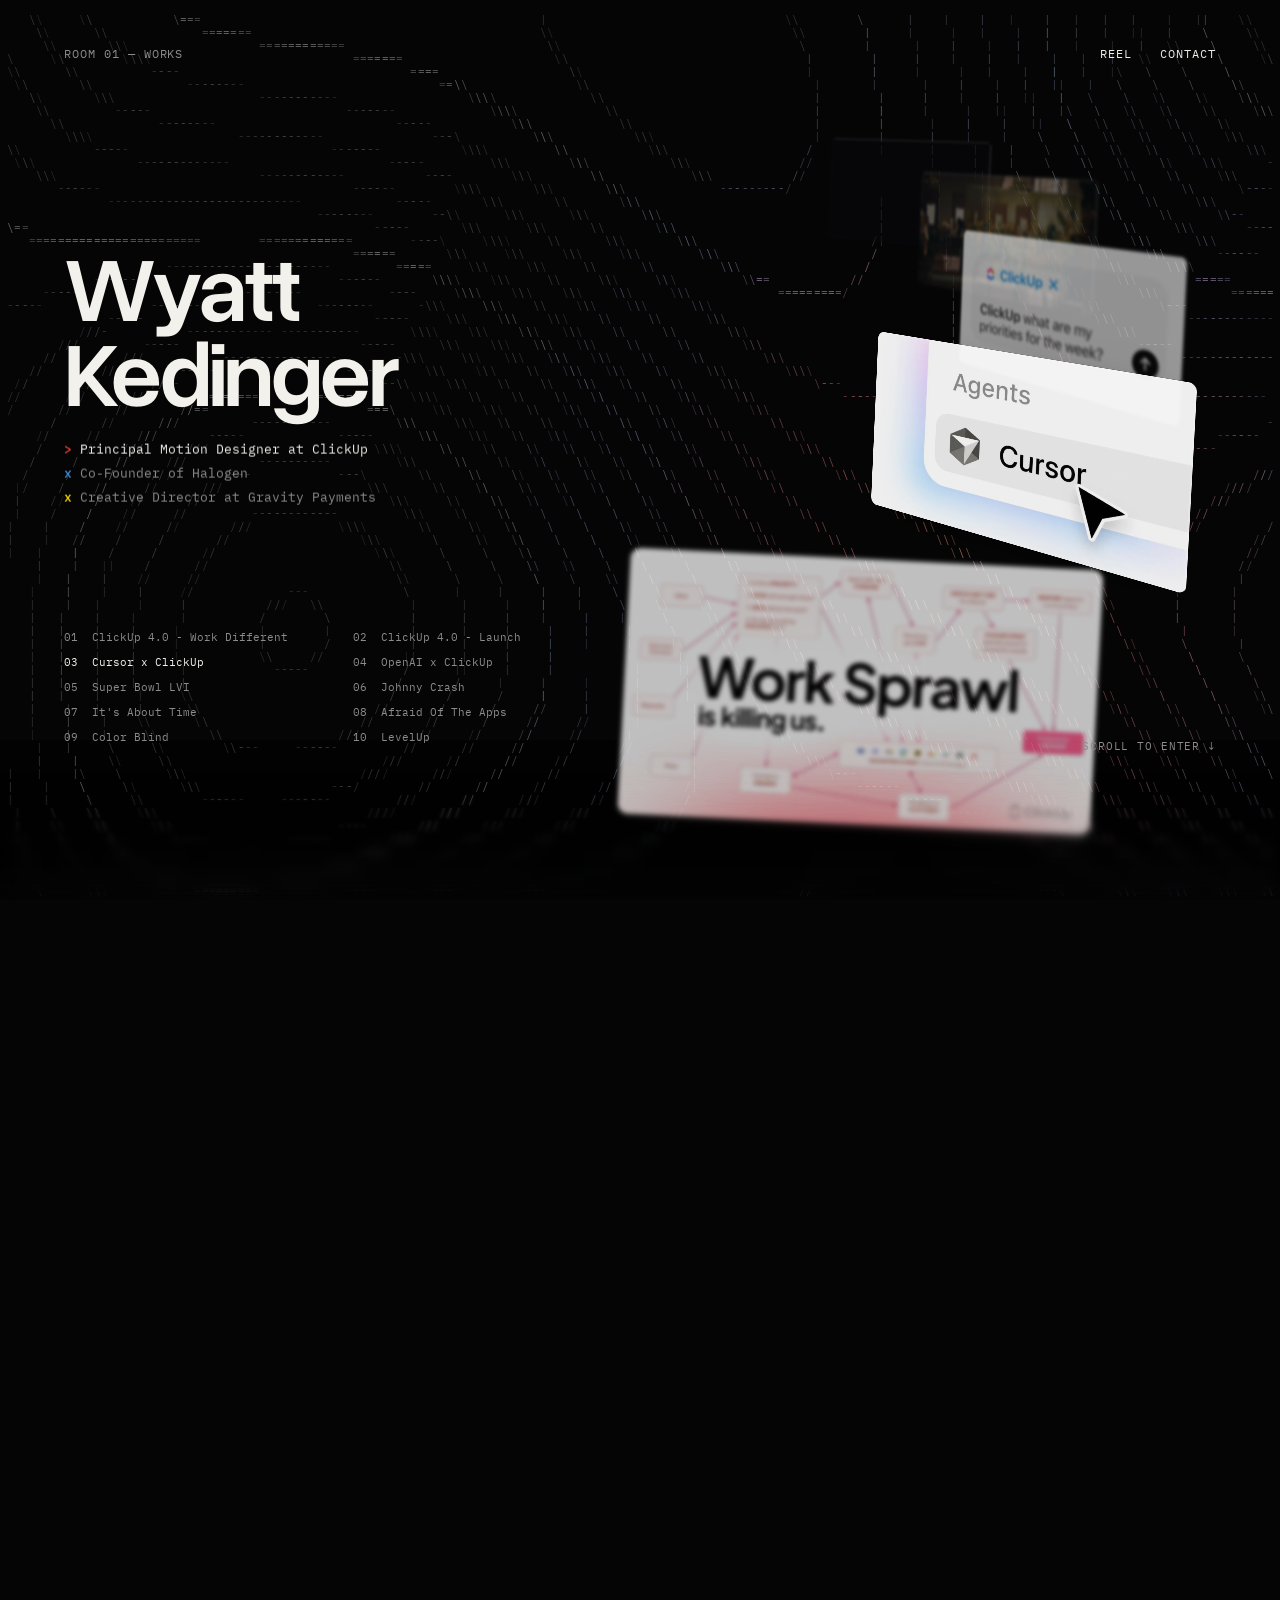
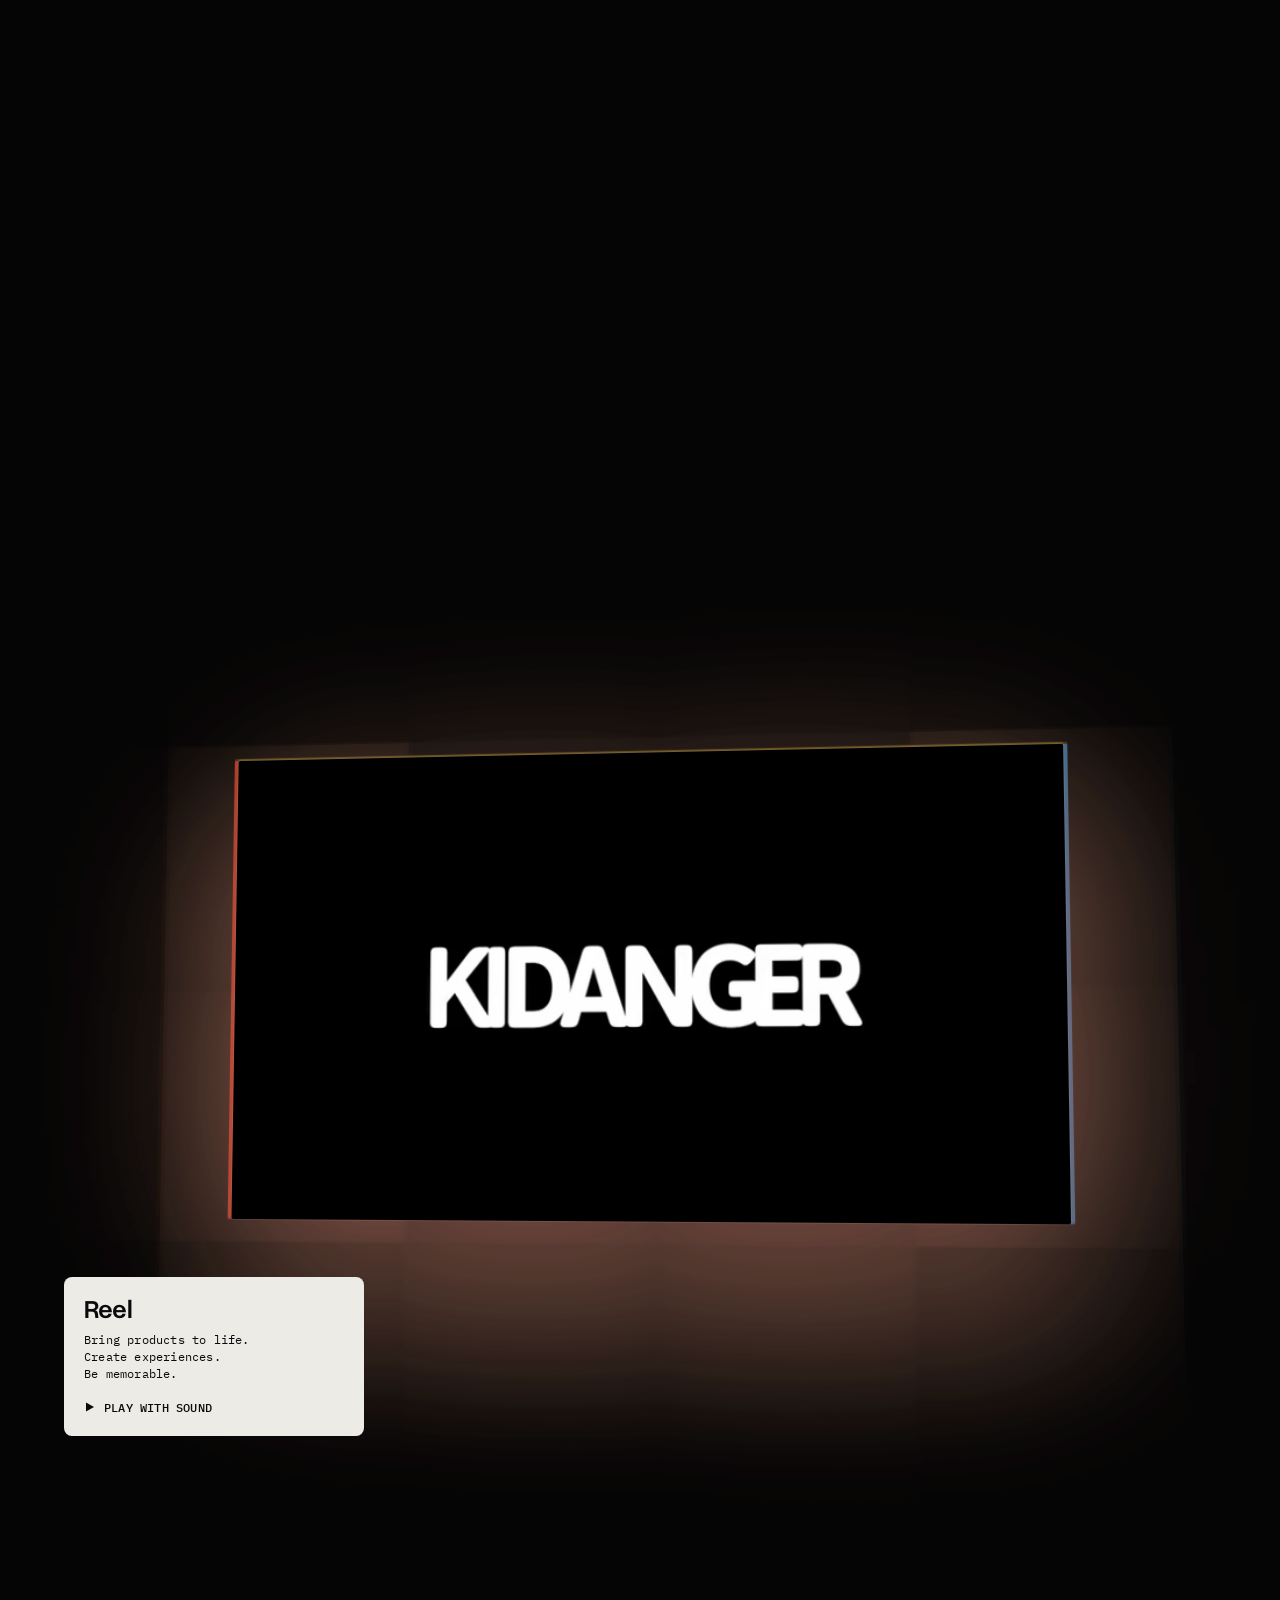
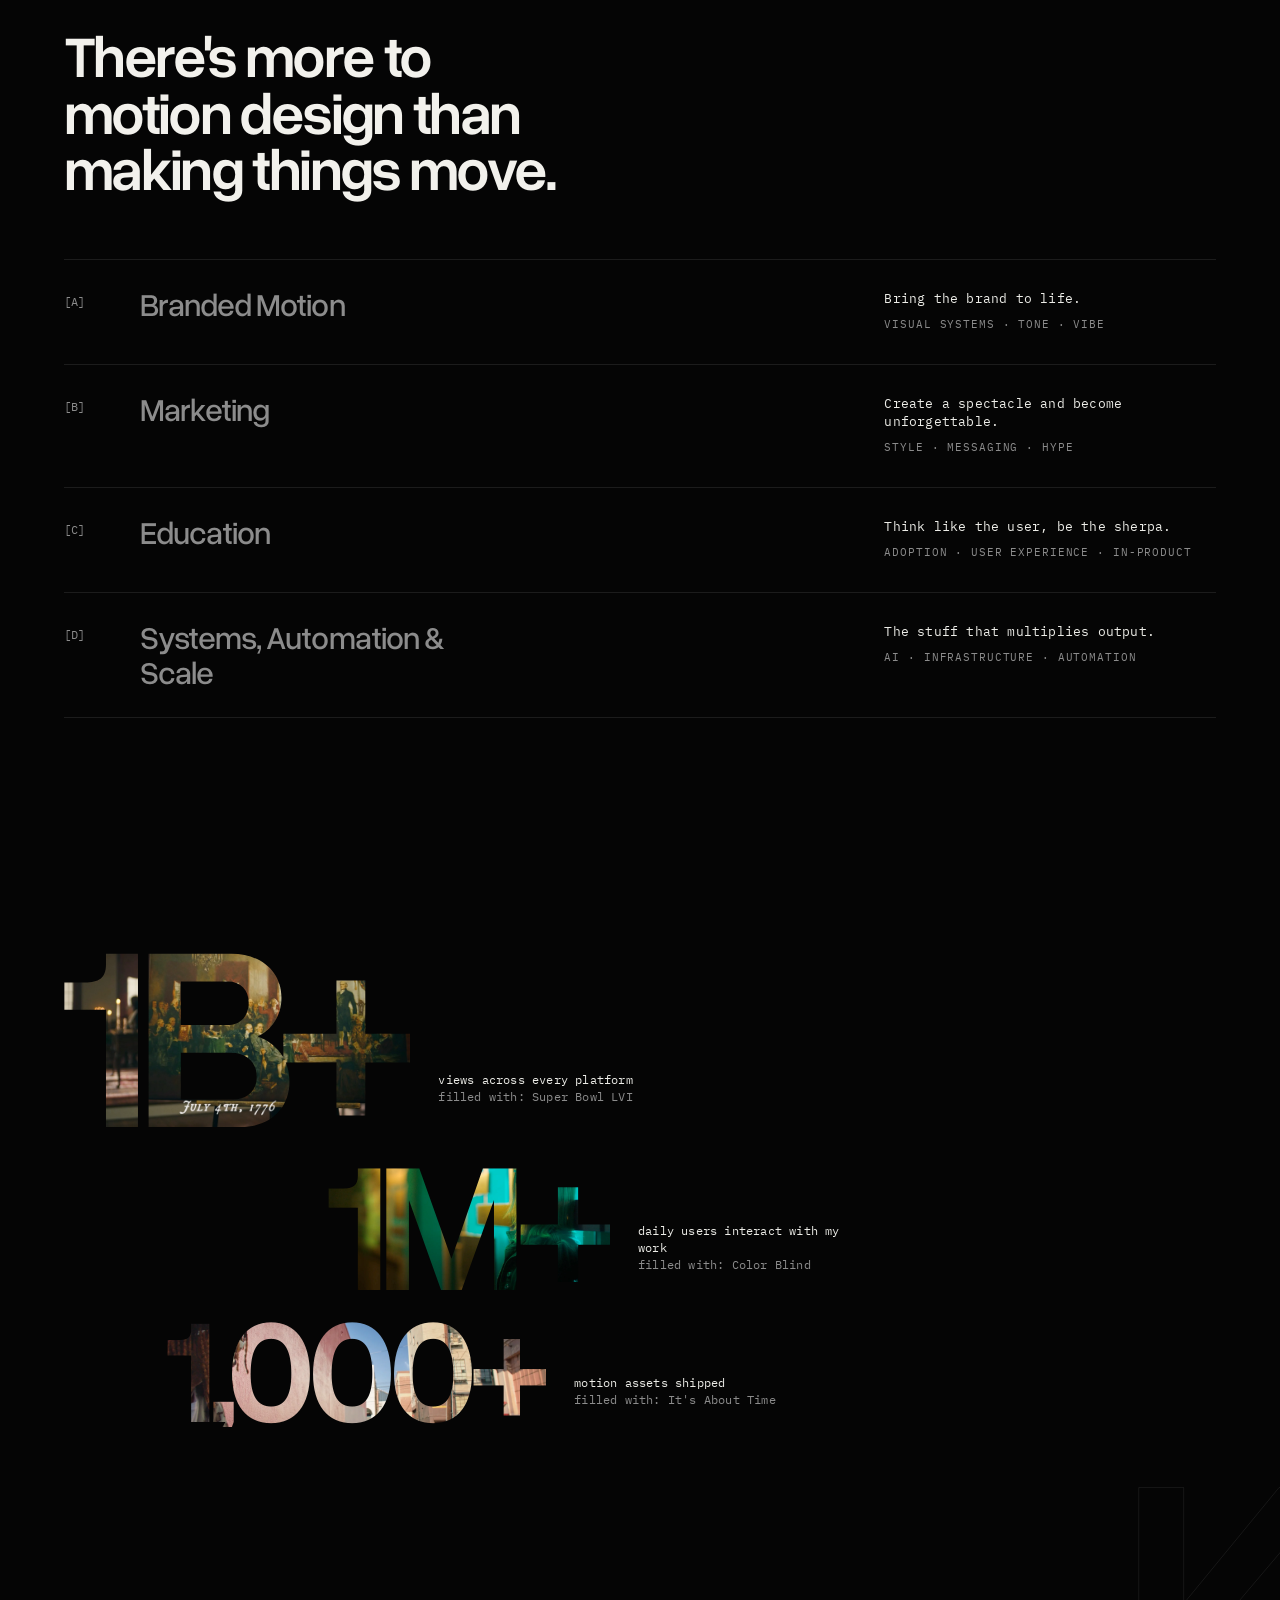
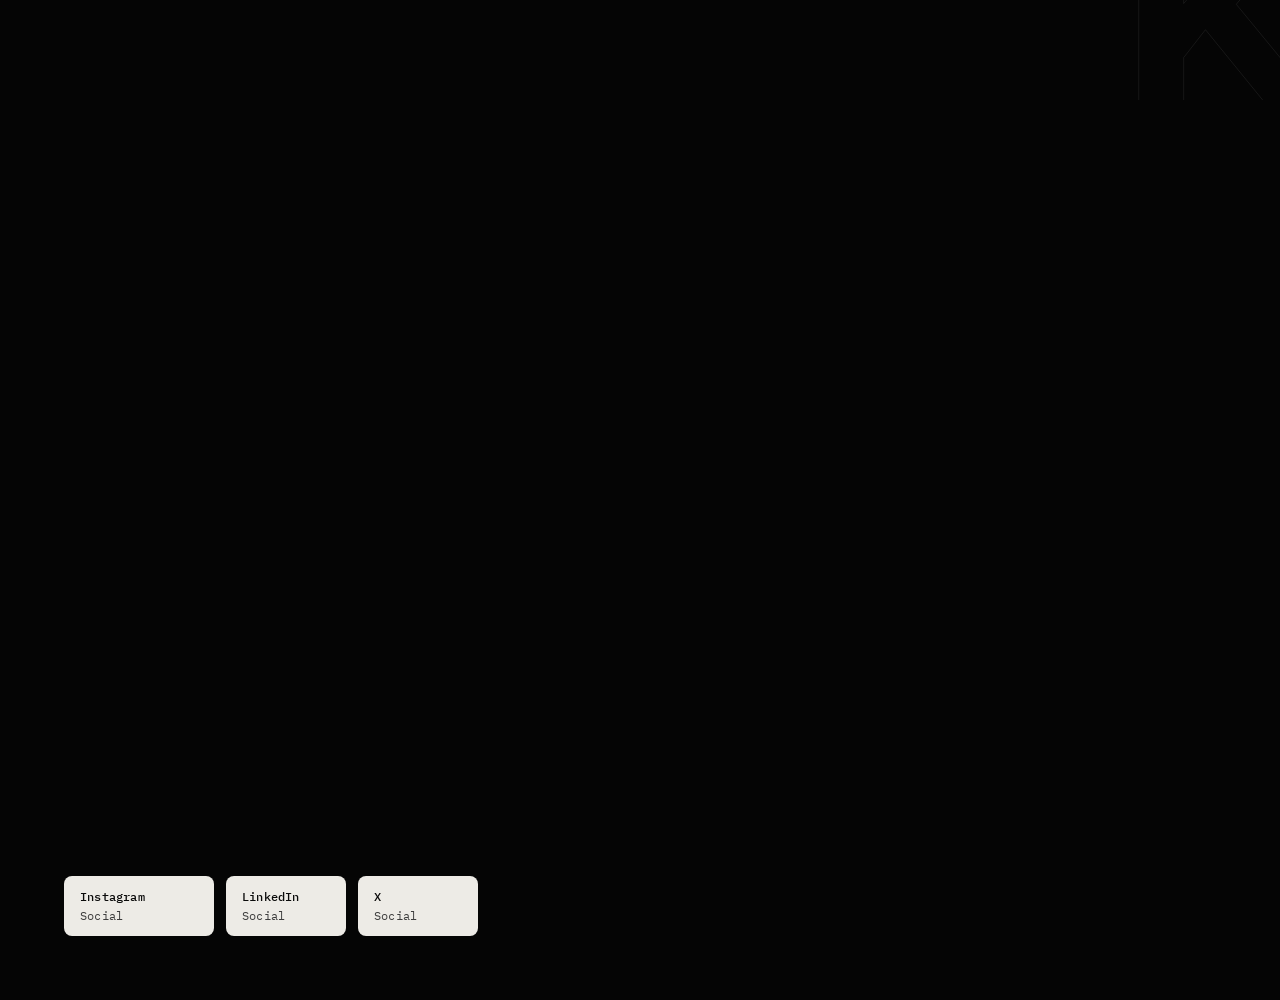
==== commit b478040a: "Preview: contour-map field in the hero The tiles sit in a drifting ASCII contour map as weights; the" ====
--- a/preview/index.html
+++ b/preview/index.html
@@ -1 +1 @@
-<!DOCTYPE html><html data-wf-domain="www.wyattkedinger.com" data-wf-page="696c6ad5186a173d71128969" data-wf-site="696c6ad3186a173d71128921" lang="en"><head><meta charset="utf-8"><title>Wyatt K.</title><meta content="Wyatt Kedinger&#x27;s Portfolio" name="description"><meta content="Wyatt K." property="og:title"><meta content="Wyatt Kedinger&#x27;s Portfolio" property="og:description"><meta content="Wyatt K." name="twitter:title"><meta content="Wyatt Kedinger&#x27;s Portfolio" name="twitter:description"><meta property="og:type" content="website"><meta content="summary_large_image" name="twitter:card"><meta content="width=device-width,initial-scale=1" name="viewport"><link href="/css/webflow.css?v=21" rel="stylesheet" type="text/css"><link href="css/site.css?v=25" rel="stylesheet"><style>html.w-mod-js:not(.w-mod-ix3) :is(:is(.alert_card,.alert_card) .image,:is(.alert_card,.alert_card) .text-size-regular,.image-parallax,:is(.footer_link,.footer_link) .heading-style-h4,:is(.btn-wrap,.btn-wrap) .btn-bg,:is(.btn-wrap,.btn-wrap) .text-size-regular,:is(.btn-wrap,.btn-wrap) .btn_img,.faq_item .faq_wrap,.faq_item .faq_icon,:is(.services_item,.services_item) .services_number,:is(.services_item,.services_item) .services_tags,:is(.projects_card,.projects_card) .image,:is(.projects_card,.projects_card) .client-logo,:is(.projects_card,.projects_card) .client-logo-wrap,.hero_component :is(.heading,.hero_card),.brand-reveal .copyright,.brand-reveal .heading-style-h1,.brand-reveal,.showreel-wrap){visibility:hidden!important}@media not all and (max-width:479px) and (min-width:0px){@media not all and (max-width:767px) and (min-width:480px){@media not all and (max-width:991px) and (min-width:768px){html.w-mod-js:not(.w-mod-ix3) :is(.footer_component){visibility:hidden!important}}}}</style><script type="text/javascript">!function(o,c){var n=c.documentElement,t=" w-mod-";n.className+=t+"js",("ontouchstart"in o||o.DocumentTouch&&c instanceof DocumentTouch)&&(n.className+=t+"touch")}(window,document)</script><link href="/media/Favicon.jpg" rel="shortcut icon" type="image/x-icon"><link href="/media/TV_runner-webclip.jpeg" rel="apple-touch-icon"><script type="application/ld+json">{"@context":"https://schema.org","@type":"Person","name":"Wyatt Kedinger","jobTitle":"Principal Motion Designer","url":"https://www.wyattkedinger.com/","sameAs":["https://www.instagram.com/ked.danger","https://www.linkedin.com/in/wyattkedinger/","https://x.com/wyattkedinger"]}</script> <link rel="stylesheet" href="/js/lenis.css"> <script src="/js/lenis.min.js"></script> <meta name="format-detection" content="telephone=no"><link href="morph/morph.css?v=25" rel="stylesheet"><link rel="preload" as="image" href="/images/works/clickup-4-work-different-960.webp" fetchpriority="high"><link rel="preload" as="image" href="/images/works/clickup-4-launch-960.webp" fetchpriority="high"><link rel="preload" as="image" href="/images/works/cursor-x-clickup-960.webp" fetchpriority="high"><link rel="preload" as="image" href="/images/works/openai-x-clickup-960.webp" fetchpriority="high"><link rel="preload" as="font" type="font/woff2" href="/fonts/plex-mono-400.woff2" crossorigin><meta name="robots" content="noindex"/></head><body><div class="page-wrapper"><canvas class="room-field" aria-hidden="true"></canvas><header class="room-bar"><span class="room-bar_label" aria-live="polite">Room 01 — Works</span><nav class="room-bar_right" aria-label="Site"><a href="https://youtu.be/hs1KkIHInE4" data-reel="hs1KkIHInE4">Reel</a><a href="#exit" data-exit>Contact</a></nav></header><div class="global-styles w-embed"><style>body{-webkit-font-smoothing:antialiased;-moz-osx-font-smoothing:grayscale;font-smoothing:antialiased;text-rendering:optimizeLegibility}[tabindex]:focus-visible,input[type=file]:focus-visible{outline:.125rem solid #4d65ff;outline-offset:0.125rem}.inherit-color *{color:inherit}.w-richtext>:not(div):first-child,.w-richtext>div:first-child>:first-child{margin-top:0!important}.w-richtext ol li:last-child,.w-richtext ul li:last-child,.w-richtext>:last-child{margin-bottom:0!important}.container-large,.container-medium,.container-small{margin-right:auto!important;margin-left:auto!important}.text-style-3lines{display:-webkit-box;overflow:hidden;-webkit-line-clamp:3;-webkit-box-orient:vertical}.text-style-2lines{display:-webkit-box;overflow:hidden;-webkit-line-clamp:2;-webkit-box-orient:vertical}.display-inlineflex{display:inline-flex}.hide{display:none!important}@media screen and (max-width:991px){.hide,.hide-tablet{display:none!important}}@media screen and (max-width:767px){.hide-mobile-landscape{display:none!important}}@media screen and (max-width:479px){.hide-mobile{display:none!important}}.margin-0{margin:0!important}.padding-0{padding:0!important}.spacing-clean{padding:0!important;margin:0!important}.margin-top{margin-right:0!important;margin-bottom:0!important;margin-left:0!important}.padding-top{padding-right:0!important;padding-bottom:0!important;padding-left:0!important}.margin-right{margin-top:0!important;margin-bottom:0!important;margin-left:0!important}.padding-right{padding-top:0!important;padding-bottom:0!important;padding-left:0!important}.margin-bottom{margin-top:0!important;margin-right:0!important;margin-left:0!important}.padding-bottom{padding-top:0!important;padding-right:0!important;padding-left:0!important}.margin-left{margin-top:0!important;margin-right:0!important;margin-bottom:0!important}.padding-left{padding-top:0!important;padding-right:0!important;padding-bottom:0!important}.margin-horizontal{margin-top:0!important;margin-bottom:0!important}.padding-horizontal{padding-top:0!important;padding-bottom:0!important}.margin-vertical{margin-right:0!important;margin-left:0!important}.padding-vertical{padding-right:0!important;padding-left:0!important}.alert_content{display:-webkit-box;-webkit-line-clamp:3;-webkit-box-orient:vertical}.menu-open{overflow-x:hidden}.alert-open{overflow-x:hidden}::-webkit-scrollbar{display:none}</style></div><div style="--blur:1rem;--ratio:2" class="progressive-blur_wrap"><div style="--i:6" class="progressive-blur_panel is-1"></div><div style="--i:5" class="progressive-blur_panel is-2"></div><div style="--i:4" class="progressive-blur_panel is-3"></div><div style="--i:3" class="progressive-blur_panel is-4"></div><div style="--i:2" class="progressive-blur_panel is-5"></div><div style="--i:1" class="progressive-blur_panel is-6"></div><div style="--i:1" class="progressive-blur_panel is-7"></div><div style="--i:1" class="progressive-blur_panel is-8"></div><div style="--i:1" class="progressive-blur_panel is-9"></div><div style="--i:1" class="progressive-blur_panel is-10"></div></div><main class="main-wrapper"><div class="morph-pin" data-room="Room 01 — Works"><div class="morph-sticky"><div id="morph-root"></div></div></div><section class="room room-proj" id="reel" data-room="Room 02 — Reel" data-bar="nav"> <div class="proj"> <a class="proj_screen" href="https://youtu.be/hs1KkIHInE4" data-reel="hs1KkIHInE4" aria-label="Play the reel with sound"> <video data-lazy muted loop playsinline preload="none" poster="/media/REEL_V01_poster.0000000.jpg"><source data-src="/media/REEL_V01_mp4.mp4" type="video/mp4"><source data-src="/media/REEL_V01_webm.webm" type="video/webm"></video> </a> </div> <div class="placard proj_label"> <h2 class="placard_title">Reel</h2> <span>Bring products to life.<br>Create experiences.<br>Be memorable.</span> <a class="placard_link" href="https://youtu.be/hs1KkIHInE4" data-reel="hs1KkIHInE4"><svg width="12" height="12" viewBox="0 0 12 12" aria-hidden="true"><path d="M2 1.5v9l8-4.5z" fill="currentColor"/></svg>Play with sound</a> </div> </section> <section class="room room-approach" id="approach" data-room="Room 03 — Approach" data-bar="nav"> <h2 class="room_statement">There's more to motion design than making things move.</h2> <ol class="approach_list"> <li class="approach_row" data-k="0"> <span class="approach_n">[A]</span> <span class="approach_name">Branded Motion</span> <span class="approach_slot"><span class="approach_card"><video data-lazy data-manual muted loop playsinline preload="none" poster="/media/BRAND_V01_1_poster.0000000.jpg"><source data-src="/media/BRAND_V01_1_mp4.mp4" type="video/mp4"><source data-src="/media/BRAND_V01_1_webm.webm" type="video/webm"></video></span></span> <span class="approach_text"><span class="approach_desc">Bring the brand to life.</span><span class="approach_tags">Visual systems · Tone · Vibe</span></span> </li> <li class="approach_row" data-k="1"> <span class="approach_n">[B]</span> <span class="approach_name">Marketing</span> <span class="approach_slot"><span class="approach_card" style="aspect-ratio:406/720"><video data-lazy data-manual muted loop playsinline preload="none" poster="/media/homepage3_poster.0000000.jpg"><source data-src="/media/homepage3_mp4.mp4" type="video/mp4"><source data-src="/media/homepage3_webm.webm" type="video/webm"></video></span></span> <span class="approach_text"><span class="approach_desc">Create a spectacle and become unforgettable.</span><span class="approach_tags">Style · Messaging · Hype</span></span> </li> <li class="approach_row" data-k="2"> <span class="approach_n">[C]</span> <span class="approach_name">Education</span> <span class="approach_slot"><span class="approach_card"><video data-lazy data-manual muted loop playsinline preload="none" poster="/media/EDUCATION_V01_poster.0000000.jpg"><source data-src="/media/EDUCATION_V01_mp4.mp4" type="video/mp4"><source data-src="/media/EDUCATION_V01_webm.webm" type="video/webm"></video></span></span> <span class="approach_text"><span class="approach_desc">Think like the user, be the sherpa.</span><span class="approach_tags">Adoption · User experience · In-product</span></span> </li> <li class="approach_row" data-k="3"> <span class="approach_n">[D]</span> <span class="approach_name">Systems, Automation &amp; Scale</span> <span class="approach_slot"><span class="approach_card"><video data-lazy data-manual muted loop playsinline preload="none" poster="/media/AUTOMATION_V02_poster.0000000.jpg"><source data-src="/media/AUTOMATION_V02_mp4.mp4" type="video/mp4"><source data-src="/media/AUTOMATION_V02_webm.webm" type="video/webm"></video></span></span> <span class="approach_text"><span class="approach_desc">The stuff that multiplies output.</span><span class="approach_tags">AI · Infrastructure · Automation</span></span> </li> </ol> </section> <section class="room room-reach" id="reach" data-room="Room 04 — Reach" data-bar="text:The numbers are cut from the work"> <div class="reach"> <div class="reach_row"> <span class="reach_fig reach_fig-1" aria-hidden="true" data-count="1000000000">1B+</span> <p class="reach_cap"><span class="sr-only">1B+ </span>views across every platform<br><span class="reach_src">filled with: Super Bowl LVI</span></p> </div> <div class="reach_row reach_row-2"> <span class="reach_fig reach_fig-2" aria-hidden="true" data-count="1000000">1M+</span> <p class="reach_cap"><span class="sr-only">1M+ </span>daily users interact with my work<br><span class="reach_src">filled with: Color Blind</span></p> </div> <div class="reach_row reach_row-3"> <span class="reach_fig reach_fig-3" aria-hidden="true" data-count="1000">1,000+</span> <p class="reach_cap"><span class="sr-only">1,000+ </span>motion assets shipped<br><span class="reach_src">filled with: It's About Time</span></p> </div> </div> <span class="reach_ghost" aria-hidden="true">K</span> </section> <section class="room room-exit" id="exit" data-room="Exit" data-bar="text:© Wyatt Kedinger"> <h2 class="exit_name"><span class="sr-only">Wyatt K</span></h2> <nav class="exit_links" aria-label="Contact"> <a class="placard placard-link" href="https://www.instagram.com/ked.danger"><span class="placard_t">Instagram</span><span class="placard_s">Social</span></a> <a class="placard placard-link" href="https://www.linkedin.com/in/wyattkedinger/"><span class="placard_t">LinkedIn</span><span class="placard_s">Social</span></a> <a class="placard placard-link" href="https://x.com/wyattkedinger"><span class="placard_t">X</span><span class="placard_s">Social</span></a> </nav> </section> </main></div><script src="/js/gsap.min.js" type="text/javascript"></script><script src="/js/ScrollTrigger.min.js" type="text/javascript"></script><script src="/js/SplitText.min.js" type="text/javascript"></script><script type="text/javascript">gsap.registerPlugin(ScrollTrigger,SplitText)</script><script>const lenis=new Lenis;window.lenis=lenis,lenis.on("scroll",ScrollTrigger.update),gsap.ticker.add(e=>{lenis.raf(1e3*e)}),gsap.ticker.lagSmoothing(0)</script> <style>.wk-wrap{position:absolute;inset:0;overflow:hidden;pointer-events:none;z-index:0}.wk-l{position:absolute;left:0;right:0;bottom:0;background-image:var(--wk-img);background-repeat:no-repeat;background-size:cover}.wk-back{height:62%;opacity:.5;transform:translate3d(0,25px,0) scaleX(-1);filter:blur(3px);will-change:transform,filter;background-position:center bottom}.wk-front{height:60%;transform-origin:31.25% 0%;filter:blur(0);will-change:transform,filter;z-index:1;background-position:left bottom}@media (prefers-reduced-motion:reduce){.wk-front{transform:translate3d(18.75%,-22px,0) scale(1.6)!important}}</style> <style>a.btn-wrap[href="/contact"],a.credits_link[href*=lucas-gusso],a.credits_link[href="/changelog"],a.credits_link[href="/license"],a.credits_link[href="/style-guide"],a.footer_link[href="/about"],a.footer_link[href="/contact"],a.menu_link[href="/about"],a.menu_link[href="/blog"],a.menu_link[href="/contact"],a[href="/notifications"]{display:none!important}</style> <script src="/js/vendor/react.production.min.js"></script><script src="/js/vendor/react-dom.production.min.js"></script><script src="morph/works.js?v=25"></script><script src="/morph/boot.js?v=21"></script><script src="morph/morph.js?v=25"></script><script src="js/room.js?v=25"></script><script src="js/site.js?v=25"></script></body></html>+<!DOCTYPE html><html data-wf-domain="www.wyattkedinger.com" data-wf-page="696c6ad5186a173d71128969" data-wf-site="696c6ad3186a173d71128921" lang="en"><head><meta charset="utf-8"><title>Wyatt K.</title><meta content="Wyatt Kedinger&#x27;s Portfolio" name="description"><meta content="Wyatt K." property="og:title"><meta content="Wyatt Kedinger&#x27;s Portfolio" property="og:description"><meta content="Wyatt K." name="twitter:title"><meta content="Wyatt Kedinger&#x27;s Portfolio" name="twitter:description"><meta property="og:type" content="website"><meta content="summary_large_image" name="twitter:card"><meta content="width=device-width,initial-scale=1" name="viewport"><link href="/css/webflow.css?v=21" rel="stylesheet" type="text/css"><link href="css/site.css?v=26" rel="stylesheet"><style>html.w-mod-js:not(.w-mod-ix3) :is(:is(.alert_card,.alert_card) .image,:is(.alert_card,.alert_card) .text-size-regular,.image-parallax,:is(.footer_link,.footer_link) .heading-style-h4,:is(.btn-wrap,.btn-wrap) .btn-bg,:is(.btn-wrap,.btn-wrap) .text-size-regular,:is(.btn-wrap,.btn-wrap) .btn_img,.faq_item .faq_wrap,.faq_item .faq_icon,:is(.services_item,.services_item) .services_number,:is(.services_item,.services_item) .services_tags,:is(.projects_card,.projects_card) .image,:is(.projects_card,.projects_card) .client-logo,:is(.projects_card,.projects_card) .client-logo-wrap,.hero_component :is(.heading,.hero_card),.brand-reveal .copyright,.brand-reveal .heading-style-h1,.brand-reveal,.showreel-wrap){visibility:hidden!important}@media not all and (max-width:479px) and (min-width:0px){@media not all and (max-width:767px) and (min-width:480px){@media not all and (max-width:991px) and (min-width:768px){html.w-mod-js:not(.w-mod-ix3) :is(.footer_component){visibility:hidden!important}}}}</style><script type="text/javascript">!function(o,c){var n=c.documentElement,t=" w-mod-";n.className+=t+"js",("ontouchstart"in o||o.DocumentTouch&&c instanceof DocumentTouch)&&(n.className+=t+"touch")}(window,document)</script><link href="/media/Favicon.jpg" rel="shortcut icon" type="image/x-icon"><link href="/media/TV_runner-webclip.jpeg" rel="apple-touch-icon"><script type="application/ld+json">{"@context":"https://schema.org","@type":"Person","name":"Wyatt Kedinger","jobTitle":"Principal Motion Designer","url":"https://www.wyattkedinger.com/","sameAs":["https://www.instagram.com/ked.danger","https://www.linkedin.com/in/wyattkedinger/","https://x.com/wyattkedinger"]}</script> <link rel="stylesheet" href="/js/lenis.css"> <script src="/js/lenis.min.js"></script> <meta name="format-detection" content="telephone=no"><link href="morph/morph.css?v=26" rel="stylesheet"><link rel="preload" as="image" href="/images/works/clickup-4-work-different-960.webp" fetchpriority="high"><link rel="preload" as="image" href="/images/works/clickup-4-launch-960.webp" fetchpriority="high"><link rel="preload" as="image" href="/images/works/cursor-x-clickup-960.webp" fetchpriority="high"><link rel="preload" as="image" href="/images/works/openai-x-clickup-960.webp" fetchpriority="high"><link rel="preload" as="font" type="font/woff2" href="/fonts/plex-mono-400.woff2" crossorigin><meta name="robots" content="noindex"/></head><body><div class="page-wrapper"><canvas class="room-field" aria-hidden="true"></canvas><header class="room-bar"><span class="room-bar_label" aria-live="polite">Room 01 — Works</span><nav class="room-bar_right" aria-label="Site"><a href="https://youtu.be/hs1KkIHInE4" data-reel="hs1KkIHInE4">Reel</a><a href="#exit" data-exit>Contact</a></nav></header><div class="global-styles w-embed"><style>body{-webkit-font-smoothing:antialiased;-moz-osx-font-smoothing:grayscale;font-smoothing:antialiased;text-rendering:optimizeLegibility}[tabindex]:focus-visible,input[type=file]:focus-visible{outline:.125rem solid #4d65ff;outline-offset:0.125rem}.inherit-color *{color:inherit}.w-richtext>:not(div):first-child,.w-richtext>div:first-child>:first-child{margin-top:0!important}.w-richtext ol li:last-child,.w-richtext ul li:last-child,.w-richtext>:last-child{margin-bottom:0!important}.container-large,.container-medium,.container-small{margin-right:auto!important;margin-left:auto!important}.text-style-3lines{display:-webkit-box;overflow:hidden;-webkit-line-clamp:3;-webkit-box-orient:vertical}.text-style-2lines{display:-webkit-box;overflow:hidden;-webkit-line-clamp:2;-webkit-box-orient:vertical}.display-inlineflex{display:inline-flex}.hide{display:none!important}@media screen and (max-width:991px){.hide,.hide-tablet{display:none!important}}@media screen and (max-width:767px){.hide-mobile-landscape{display:none!important}}@media screen and (max-width:479px){.hide-mobile{display:none!important}}.margin-0{margin:0!important}.padding-0{padding:0!important}.spacing-clean{padding:0!important;margin:0!important}.margin-top{margin-right:0!important;margin-bottom:0!important;margin-left:0!important}.padding-top{padding-right:0!important;padding-bottom:0!important;padding-left:0!important}.margin-right{margin-top:0!important;margin-bottom:0!important;margin-left:0!important}.padding-right{padding-top:0!important;padding-bottom:0!important;padding-left:0!important}.margin-bottom{margin-top:0!important;margin-right:0!important;margin-left:0!important}.padding-bottom{padding-top:0!important;padding-right:0!important;padding-left:0!important}.margin-left{margin-top:0!important;margin-right:0!important;margin-bottom:0!important}.padding-left{padding-top:0!important;padding-right:0!important;padding-bottom:0!important}.margin-horizontal{margin-top:0!important;margin-bottom:0!important}.padding-horizontal{padding-top:0!important;padding-bottom:0!important}.margin-vertical{margin-right:0!important;margin-left:0!important}.padding-vertical{padding-right:0!important;padding-left:0!important}.alert_content{display:-webkit-box;-webkit-line-clamp:3;-webkit-box-orient:vertical}.menu-open{overflow-x:hidden}.alert-open{overflow-x:hidden}::-webkit-scrollbar{display:none}</style></div><div style="--blur:1rem;--ratio:2" class="progressive-blur_wrap"><div style="--i:6" class="progressive-blur_panel is-1"></div><div style="--i:5" class="progressive-blur_panel is-2"></div><div style="--i:4" class="progressive-blur_panel is-3"></div><div style="--i:3" class="progressive-blur_panel is-4"></div><div style="--i:2" class="progressive-blur_panel is-5"></div><div style="--i:1" class="progressive-blur_panel is-6"></div><div style="--i:1" class="progressive-blur_panel is-7"></div><div style="--i:1" class="progressive-blur_panel is-8"></div><div style="--i:1" class="progressive-blur_panel is-9"></div><div style="--i:1" class="progressive-blur_panel is-10"></div></div><main class="main-wrapper"><div class="morph-pin" data-room="Room 01 — Works"><div class="morph-sticky"><div id="morph-root"></div></div></div><section class="room room-proj" id="reel" data-room="Room 02 — Reel" data-bar="nav"> <div class="proj"> <a class="proj_screen" href="https://youtu.be/hs1KkIHInE4" data-reel="hs1KkIHInE4" aria-label="Play the reel with sound"> <video data-lazy muted loop playsinline preload="none" poster="/media/REEL_V01_poster.0000000.jpg"><source data-src="/media/REEL_V01_mp4.mp4" type="video/mp4"><source data-src="/media/REEL_V01_webm.webm" type="video/webm"></video> </a> </div> <div class="placard proj_label"> <h2 class="placard_title">Reel</h2> <span>Bring products to life.<br>Create experiences.<br>Be memorable.</span> <a class="placard_link" href="https://youtu.be/hs1KkIHInE4" data-reel="hs1KkIHInE4"><svg width="12" height="12" viewBox="0 0 12 12" aria-hidden="true"><path d="M2 1.5v9l8-4.5z" fill="currentColor"/></svg>Play with sound</a> </div> </section> <section class="room room-approach" id="approach" data-room="Room 03 — Approach" data-bar="nav"> <h2 class="room_statement">There's more to motion design than making things move.</h2> <ol class="approach_list"> <li class="approach_row" data-k="0"> <span class="approach_n">[A]</span> <span class="approach_name">Branded Motion</span> <span class="approach_slot"><span class="approach_card"><video data-lazy data-manual muted loop playsinline preload="none" poster="/media/BRAND_V01_1_poster.0000000.jpg"><source data-src="/media/BRAND_V01_1_mp4.mp4" type="video/mp4"><source data-src="/media/BRAND_V01_1_webm.webm" type="video/webm"></video></span></span> <span class="approach_text"><span class="approach_desc">Bring the brand to life.</span><span class="approach_tags">Visual systems · Tone · Vibe</span></span> </li> <li class="approach_row" data-k="1"> <span class="approach_n">[B]</span> <span class="approach_name">Marketing</span> <span class="approach_slot"><span class="approach_card" style="aspect-ratio:406/720"><video data-lazy data-manual muted loop playsinline preload="none" poster="/media/homepage3_poster.0000000.jpg"><source data-src="/media/homepage3_mp4.mp4" type="video/mp4"><source data-src="/media/homepage3_webm.webm" type="video/webm"></video></span></span> <span class="approach_text"><span class="approach_desc">Create a spectacle and become unforgettable.</span><span class="approach_tags">Style · Messaging · Hype</span></span> </li> <li class="approach_row" data-k="2"> <span class="approach_n">[C]</span> <span class="approach_name">Education</span> <span class="approach_slot"><span class="approach_card"><video data-lazy data-manual muted loop playsinline preload="none" poster="/media/EDUCATION_V01_poster.0000000.jpg"><source data-src="/media/EDUCATION_V01_mp4.mp4" type="video/mp4"><source data-src="/media/EDUCATION_V01_webm.webm" type="video/webm"></video></span></span> <span class="approach_text"><span class="approach_desc">Think like the user, be the sherpa.</span><span class="approach_tags">Adoption · User experience · In-product</span></span> </li> <li class="approach_row" data-k="3"> <span class="approach_n">[D]</span> <span class="approach_name">Systems, Automation &amp; Scale</span> <span class="approach_slot"><span class="approach_card"><video data-lazy data-manual muted loop playsinline preload="none" poster="/media/AUTOMATION_V02_poster.0000000.jpg"><source data-src="/media/AUTOMATION_V02_mp4.mp4" type="video/mp4"><source data-src="/media/AUTOMATION_V02_webm.webm" type="video/webm"></video></span></span> <span class="approach_text"><span class="approach_desc">The stuff that multiplies output.</span><span class="approach_tags">AI · Infrastructure · Automation</span></span> </li> </ol> </section> <section class="room room-reach" id="reach" data-room="Room 04 — Reach" data-bar="text:The numbers are cut from the work"> <div class="reach"> <div class="reach_row"> <span class="reach_fig reach_fig-1" aria-hidden="true" data-count="1000000000">1B+</span> <p class="reach_cap"><span class="sr-only">1B+ </span>views across every platform<br><span class="reach_src">filled with: Super Bowl LVI</span></p> </div> <div class="reach_row reach_row-2"> <span class="reach_fig reach_fig-2" aria-hidden="true" data-count="1000000">1M+</span> <p class="reach_cap"><span class="sr-only">1M+ </span>daily users interact with my work<br><span class="reach_src">filled with: Color Blind</span></p> </div> <div class="reach_row reach_row-3"> <span class="reach_fig reach_fig-3" aria-hidden="true" data-count="1000">1,000+</span> <p class="reach_cap"><span class="sr-only">1,000+ </span>motion assets shipped<br><span class="reach_src">filled with: It's About Time</span></p> </div> </div> <span class="reach_ghost" aria-hidden="true">K</span> </section> <section class="room room-exit" id="exit" data-room="Exit" data-bar="text:© Wyatt Kedinger"> <h2 class="exit_name"><span class="sr-only">Wyatt K</span></h2> <nav class="exit_links" aria-label="Contact"> <a class="placard placard-link" href="https://www.instagram.com/ked.danger"><span class="placard_t">Instagram</span><span class="placard_s">Social</span></a> <a class="placard placard-link" href="https://www.linkedin.com/in/wyattkedinger/"><span class="placard_t">LinkedIn</span><span class="placard_s">Social</span></a> <a class="placard placard-link" href="https://x.com/wyattkedinger"><span class="placard_t">X</span><span class="placard_s">Social</span></a> </nav> </section> </main></div><script src="/js/gsap.min.js" type="text/javascript"></script><script src="/js/ScrollTrigger.min.js" type="text/javascript"></script><script src="/js/SplitText.min.js" type="text/javascript"></script><script type="text/javascript">gsap.registerPlugin(ScrollTrigger,SplitText)</script><script>const lenis=new Lenis;window.lenis=lenis,lenis.on("scroll",ScrollTrigger.update),gsap.ticker.add(e=>{lenis.raf(1e3*e)}),gsap.ticker.lagSmoothing(0)</script> <style>.wk-wrap{position:absolute;inset:0;overflow:hidden;pointer-events:none;z-index:0}.wk-l{position:absolute;left:0;right:0;bottom:0;background-image:var(--wk-img);background-repeat:no-repeat;background-size:cover}.wk-back{height:62%;opacity:.5;transform:translate3d(0,25px,0) scaleX(-1);filter:blur(3px);will-change:transform,filter;background-position:center bottom}.wk-front{height:60%;transform-origin:31.25% 0%;filter:blur(0);will-change:transform,filter;z-index:1;background-position:left bottom}@media (prefers-reduced-motion:reduce){.wk-front{transform:translate3d(18.75%,-22px,0) scale(1.6)!important}}</style> <style>a.btn-wrap[href="/contact"],a.credits_link[href*=lucas-gusso],a.credits_link[href="/changelog"],a.credits_link[href="/license"],a.credits_link[href="/style-guide"],a.footer_link[href="/about"],a.footer_link[href="/contact"],a.menu_link[href="/about"],a.menu_link[href="/blog"],a.menu_link[href="/contact"],a[href="/notifications"]{display:none!important}</style> <script src="/js/vendor/react.production.min.js"></script><script src="/js/vendor/react-dom.production.min.js"></script><script src="morph/works.js?v=26"></script><script src="/morph/boot.js?v=21"></script><script src="morph/morph.js?v=26"></script><script src="js/room.js?v=26"></script><script src="js/site.js?v=26"></script></body></html>
--- a/css/webflow.css
+++ b/css/webflow.css
@@ -1 +1 @@
-html{-webkit-text-size-adjust:100%;-ms-text-size-adjust:100%;font-family:sans-serif}body{margin:0}aside,header,main,nav,section{display:block}canvas,video{vertical-align:baseline;display:inline-block}[hidden]{display:none}a{background-color:#0000}a:active,a:hover{outline:0}b{font-weight:700}h1{margin:.67em 0;font-size:2em}sub{vertical-align:baseline;font-size:75%;line-height:0;position:relative;bottom:-.25em}img{border:0}svg:not(:root){overflow:hidden}hr{box-sizing:content-box;height:0}pre{font-family:monospace;font-size:1em;overflow:auto}button,input{color:inherit;font:inherit;margin:0}button{text-transform:none;overflow:visible}button,html input[type=button]{-webkit-appearance:button;cursor:pointer}button::-moz-focus-inner,input::-moz-focus-inner{border:0;padding:0}input{line-height:normal}th{padding:0}.w-icon-slider-right:before{content:""}.w-icon-slider-left:before{content:""}.w-icon-nav-menu:before{content:""}.w-icon-arrow-down:before,.w-icon-dropdown-toggle:before{content:""}.w-icon-file-upload-remove:before{content:""}.w-icon-file-upload-icon:before{content:""}*{box-sizing:border-box}html{height:100%}body{color:#333;background-color:#fff;min-height:100%;margin:0;font-family:Arial,sans-serif;font-size:14px;line-height:20px}img{vertical-align:middle;max-width:100%;display:inline-block}html.w-mod-touch *{background-attachment:scroll!important}.w-block{display:block}.w-inline-block{max-width:100%;display:inline-block}.w-clearfix:before,.w-clearfix:after{content:" ";grid-area:1/1/2/2;display:table}.w-clearfix:after{clear:both}.w-hidden{display:none}.w-button{color:#fff;line-height:inherit;cursor:pointer;background-color:#3898ec;border:0;border-radius:0;padding:9px 15px;text-decoration:none;display:inline-block}input.w-button{-webkit-appearance:button}.w-popover{position-anchor:none}:where(.w-popover[data-w-popover-backdrop-animated])::backdrop{animation:var(--w-backdrop-animation,none)}.w-popover-mask{opacity:0!important;clip-path:none!important;pointer-events:auto!important;border:0!important;width:auto!important;max-width:none!important;height:auto!important;max-height:none!important;margin:0!important;padding:0!important;position:fixed!important;inset:0!important;transform:none!important}.w-popover-mask[popover]{translate:none!important;rotate:none!important;scale:none!important}.w-popover-mask::backdrop{display:none!important}.w-popover-mask:not(:popover-open){display:none!important}@supports not selector(:popover-open){.w-popover-mask{display:none!important}}.w-popover[popover]:not(:popover-open){display:none}.w-modal:not([open]):not([popover]){display:none}.w-modal[popover]:not(:popover-open){display:none}.w-code-block{margin:unset}pre.w-code-block code{all:inherit}pre.w-code-block code>span{display:block!important}.w-optimization{display:contents}.w-webflow-badge,.w-webflow-badge>img{box-sizing:unset;width:unset;height:unset;max-height:unset;max-width:unset;min-height:unset;min-width:unset;margin:unset;padding:unset;float:unset;clear:unset;border:unset;border-radius:unset;background:unset;background-image:unset;background-position:unset;background-size:unset;background-repeat:unset;background-origin:unset;background-clip:unset;background-attachment:unset;background-color:unset;box-shadow:unset;transform:unset;direction:unset;font-family:unset;font-weight:unset;color:unset;font-size:unset;line-height:unset;font-style:unset;font-variant:unset;text-align:unset;letter-spacing:unset;-webkit-text-decoration:unset;text-decoration:unset;text-indent:unset;text-transform:unset;list-style-type:unset;text-shadow:unset;vertical-align:unset;cursor:unset;white-space:unset;word-break:unset;word-spacing:unset;word-wrap:unset;transition:unset}.w-webflow-badge{white-space:nowrap;cursor:pointer;box-shadow:0 0 0 1px #0000001a,0 1px 3px #0000001a;visibility:visible!important;opacity:1!important;z-index:2147483647!important;color:#aaadb0!important;width:auto!important;height:auto!important;overflow:unset!important;background-color:#fff!important;border-radius:3px!important;margin:0!important;padding:6px!important;font-size:12px!important;line-height:14px!important;text-decoration:none!important;display:inline-block!important;position:fixed!important;inset:auto 12px 12px auto!important;transform:none!important}.w-webflow-badge>img{position:unset;visibility:unset!important;opacity:1!important;vertical-align:middle!important;display:inline-block!important}h1,h2{margin-bottom:10px;font-weight:700}h1{margin-top:20px;font-size:38px;line-height:44px}h2{margin-top:20px;font-size:32px;line-height:36px}p{margin-top:0;margin-bottom:10px}.w-list-unstyled{padding-left:0;list-style:none}.w-embed:before,.w-embed:after{content:" ";grid-area:1/1/2/2;display:table}.w-embed:after{clear:both}.w-video{width:100%;padding:0;position:relative}.w-video iframe,.w-video object,.w-video embed{border:none;width:100%;height:100%;position:absolute;top:0;left:0}button,[type=button]{cursor:pointer;-webkit-appearance:button;border:0}.w-form{margin:0 0 15px}.w-form-done{text-align:center;background-color:#ddd;padding:20px;display:none}.w-form-fail{background-color:#ffdede;margin-top:10px;padding:10px;display:none}label{margin-bottom:5px;font-weight:700;display:block}.w-input,.w-select{color:#333;vertical-align:middle;background-color:#fff;border:1px solid #ccc;width:100%;height:38px;margin-bottom:10px;padding:8px 12px;font-size:14px;line-height:1.42857;display:block}.w-input::placeholder,.w-select::placeholder{color:#999}.w-input:focus,.w-select:focus{border-color:#3898ec;outline:0}.w-input[disabled],.w-select[disabled],.w-input[readonly],.w-select[readonly],fieldset[disabled] .w-input,fieldset[disabled] .w-select{cursor:not-allowed}.w-input[disabled]:not(.w-input-disabled),.w-select[disabled]:not(.w-input-disabled),.w-input[readonly],.w-select[readonly],fieldset[disabled]:not(.w-input-disabled) .w-input,fieldset[disabled]:not(.w-input-disabled) .w-select{background-color:#eee}textarea.w-input,textarea.w-select{height:auto}.w-select{background-color:#f3f3f3}.w-select[multiple]{height:auto}.w-form-label{cursor:pointer;margin-bottom:0;font-weight:400;display:inline-block}.w-radio{margin-bottom:5px;padding-left:20px;display:block}.w-radio:before,.w-radio:after{content:" ";grid-area:1/1/2/2;display:table}.w-radio:after{clear:both}.w-radio-input{float:left;margin:3px 0 0 -20px;line-height:normal}.w-file-upload{margin-bottom:10px;display:block}.w-file-upload-input{opacity:0;z-index:-100;width:.1px;height:.1px;position:absolute;overflow:hidden}.w-file-upload-default,.w-file-upload-uploading,.w-file-upload-success{color:#333;display:inline-block}.w-file-upload-error{margin-top:10px;display:block}.w-file-upload-default.w-hidden,.w-file-upload-uploading.w-hidden,.w-file-upload-error.w-hidden,.w-file-upload-success.w-hidden{display:none}.w-file-upload-uploading-btn{cursor:pointer;background-color:#fafafa;border:1px solid #ccc;margin:0;padding:8px 12px;font-size:14px;font-weight:400;display:flex}.w-file-upload-file{background-color:#fafafa;border:1px solid #ccc;flex-grow:1;justify-content:space-between;margin:0;padding:8px 9px 8px 11px;display:flex}.w-file-upload-file-name{font-size:14px;font-weight:400;display:block}.w-file-remove-link{cursor:pointer;width:auto;height:auto;margin-top:3px;margin-left:10px;padding:3px;display:block}.w-icon-file-upload-remove{margin:auto;font-size:10px}.w-file-upload-error-msg{color:#ea384c;padding:2px 0;display:inline-block}.w-file-upload-info{padding:0 12px;line-height:38px;display:inline-block}.w-file-upload-label{cursor:pointer;background-color:#fafafa;border:1px solid #ccc;margin:0;padding:8px 12px;font-size:14px;font-weight:400;display:inline-block}.w-icon-file-upload-icon,.w-icon-file-upload-uploading{width:20px;margin-right:8px;display:inline-block}.w-icon-file-upload-uploading{height:20px}.w-container{max-width:940px;margin-left:auto;margin-right:auto}.w-container:before,.w-container:after{content:" ";grid-area:1/1/2/2;display:table}.w-container:after{clear:both}.w-container .w-row{margin-left:-10px;margin-right:-10px}.w-row:before,.w-row:after{content:" ";grid-area:1/1/2/2;display:table}.w-row:after{clear:both}.w-row .w-row{margin-left:0;margin-right:0}.w-col{float:left;width:100%;min-height:1px;padding-left:10px;padding-right:10px;position:relative}.w-col .w-col{padding-left:0;padding-right:0}.w-col-1{width:8.33333%}.w-col-2{width:16.6667%}.w-col-3{width:25%}.w-col-4{width:33.3333%}.w-col-5{width:41.6667%}.w-col-6{width:50%}.w-col-7{width:58.3333%}.w-col-8{width:66.6667%}.w-col-9{width:75%}.w-col-10{width:83.3333%}.w-col-11{width:91.6667%}.w-col-12{width:100%}.w-hidden-main{display:none!important}@media screen and (width<=991px){.w-container{max-width:728px}.w-hidden-main{display:inherit!important}.w-hidden-medium{display:none!important}.w-col-medium-1{width:8.33333%}.w-col-medium-2{width:16.6667%}.w-col-medium-3{width:25%}.w-col-medium-4{width:33.3333%}.w-col-medium-5{width:41.6667%}.w-col-medium-6{width:50%}.w-col-medium-7{width:58.3333%}.w-col-medium-8{width:66.6667%}.w-col-medium-9{width:75%}.w-col-medium-10{width:83.3333%}.w-col-medium-11{width:91.6667%}.w-col-medium-12{width:100%}.w-col-stack{width:100%;left:auto;right:auto}}@media screen and (width<=767px){.w-hidden-main,.w-hidden-medium{display:inherit!important}.w-hidden-small{display:none!important}.w-row,.w-container .w-row{margin-left:0;margin-right:0}.w-col{width:100%;left:auto;right:auto}.w-col-small-1{width:8.33333%}.w-col-small-2{width:16.6667%}.w-col-small-3{width:25%}.w-col-small-4{width:33.3333%}.w-col-small-5{width:41.6667%}.w-col-small-6{width:50%}.w-col-small-7{width:58.3333%}.w-col-small-8{width:66.6667%}.w-col-small-9{width:75%}.w-col-small-10{width:83.3333%}.w-col-small-11{width:91.6667%}.w-col-small-12{width:100%}}@media screen and (width<=479px){.w-container{max-width:none}.w-hidden-main,.w-hidden-medium,.w-hidden-small{display:inherit!important}.w-hidden-tiny{display:none!important}.w-col{width:100%}.w-col-tiny-1{width:8.33333%}.w-col-tiny-2{width:16.6667%}.w-col-tiny-3{width:25%}.w-col-tiny-4{width:33.3333%}.w-col-tiny-5{width:41.6667%}.w-col-tiny-6{width:50%}.w-col-tiny-7{width:58.3333%}.w-col-tiny-8{width:66.6667%}.w-col-tiny-9{width:75%}.w-col-tiny-10{width:83.3333%}.w-col-tiny-11{width:91.6667%}.w-col-tiny-12{width:100%}}.w-widget{position:relative}.w-widget-map{width:100%;height:400px}.w-widget-map label{width:auto;display:inline}.w-widget-map img{max-width:inherit}.w-widget-map .gm-style-iw{text-align:center}.w-widget-map .gm-style-iw>button{display:none!important}.w-widget-twitter{overflow:hidden}.w-widget-twitter-count-shim{vertical-align:top;text-align:center;background:#fff;border:1px solid #758696;border-radius:3px;width:28px;height:20px;display:inline-block;position:relative}.w-widget-twitter-count-shim *{pointer-events:none;-webkit-user-select:none;user-select:none}.w-widget-twitter-count-shim .w-widget-twitter-count-inner{text-align:center;color:#999;font-family:serif;font-size:15px;line-height:12px;position:relative}.w-widget-twitter-count-shim .w-widget-twitter-count-clear{display:block;position:relative}.w-widget-twitter-count-shim.w--large{width:36px;height:28px}.w-widget-twitter-count-shim.w--large .w-widget-twitter-count-inner{font-size:18px;line-height:18px}.w-widget-twitter-count-shim:not(.w--vertical){margin-left:5px;margin-right:8px}.w-widget-twitter-count-shim:not(.w--vertical).w--large{margin-left:6px}.w-widget-twitter-count-shim:not(.w--vertical):before,.w-widget-twitter-count-shim:not(.w--vertical):after{content:" ";pointer-events:none;border:solid #0000;width:0;height:0;position:absolute;top:50%;left:0}.w-widget-twitter-count-shim:not(.w--vertical):before{border-width:4px;border-color:#75869600 #5d6c7b #75869600 #75869600;margin-top:-4px;margin-left:-9px}.w-widget-twitter-count-shim:not(.w--vertical).w--large:before{border-width:5px;margin-top:-5px;margin-left:-10px}.w-widget-twitter-count-shim:not(.w--vertical):after{border-width:4px;border-color:#fff0 #fff #fff0 #fff0;margin-top:-4px;margin-left:-8px}.w-widget-twitter-count-shim:not(.w--vertical).w--large:after{border-width:5px;margin-top:-5px;margin-left:-9px}.w-widget-twitter-count-shim.w--vertical{width:61px;height:33px;margin-bottom:8px}.w-widget-twitter-count-shim.w--vertical:before,.w-widget-twitter-count-shim.w--vertical:after{content:" ";pointer-events:none;border:solid #0000;width:0;height:0;position:absolute;top:100%;left:50%}.w-widget-twitter-count-shim.w--vertical:before{border-width:5px;border-color:#5d6c7b #75869600 #75869600;margin-left:-5px}.w-widget-twitter-count-shim.w--vertical:after{border-width:4px;border-color:#fff #fff0 #fff0;margin-left:-4px}.w-widget-twitter-count-shim.w--vertical .w-widget-twitter-count-inner{font-size:18px;line-height:22px}.w-widget-twitter-count-shim.w--vertical.w--large{width:76px}.w-background-video{color:#fff;height:500px;position:relative;overflow:hidden}.w-background-video>video{object-fit:cover;z-index:-100;background-position:50%;background-size:cover;width:100%;height:100%;margin:auto;position:absolute;inset:-100%}.w-background-video>video::-webkit-media-controls-start-playback-button{-webkit-appearance:none;display:none!important}.w-background-video--control{background-color:#0000;padding:0;position:absolute;bottom:1em;right:1em}.w-background-video--control>[hidden]{display:none!important}.w-slider{text-align:center;clear:both;-webkit-tap-highlight-color:#0000;tap-highlight-color:#0000;background:#ddd;height:300px;position:relative}.w-slider-mask{z-index:1;white-space:nowrap;height:100%;display:block;position:relative;left:0;right:0;overflow:hidden}.w-slide{vertical-align:top;white-space:normal;text-align:left;width:100%;height:100%;display:inline-block;position:relative}.w-slider-nav{z-index:2;text-align:center;-webkit-tap-highlight-color:#0000;tap-highlight-color:#0000;height:40px;margin:auto;padding-top:10px;position:absolute;inset:auto 0 0}.w-slider-nav.w-round>div{border-radius:100%}.w-slider-nav.w-num>div{width:auto;height:auto;font-size:inherit;line-height:inherit;padding:.2em .5em}.w-slider-nav.w-shadow>div{box-shadow:0 0 3px #3336}.w-slider-nav-invert{color:#fff}.w-slider-nav-invert>div{background-color:#2226}.w-slider-nav-invert>div.w-active{background-color:#222}.w-slider-dot{cursor:pointer;background-color:#fff6;width:1em;height:1em;margin:0 3px .5em;transition:background-color .1s,color .1s;display:inline-block;position:relative}.w-slider-dot.w-active{background-color:#fff}.w-slider-dot:focus{outline:none;box-shadow:0 0 0 2px #fff}.w-slider-dot:focus.w-active{box-shadow:none}.w-slider-arrow-left,.w-slider-arrow-right{cursor:pointer;color:#fff;-webkit-tap-highlight-color:#0000;tap-highlight-color:#0000;-webkit-user-select:none;user-select:none;width:80px;margin:auto;font-size:40px;position:absolute;inset:0;overflow:hidden}.w-slider-arrow-left [class^=w-icon-],.w-slider-arrow-right [class^=w-icon-],.w-slider-arrow-left [class*=\ w-icon-],.w-slider-arrow-right [class*=\ w-icon-]{position:absolute}.w-slider-arrow-left:focus,.w-slider-arrow-right:focus{outline:0}.w-slider-arrow-left{z-index:3;right:auto}.w-slider-arrow-right{z-index:4;left:auto}.w-icon-slider-left,.w-icon-slider-right{width:1em;height:1em;margin:auto;inset:0}.w-slider-aria-label{clip:rect(0 0 0 0);border:0;width:1px;height:1px;margin:-1px;padding:0;position:absolute;overflow:hidden}.w-slider-force-show{display:block!important}.w-dropdown{text-align:left;z-index:900;margin-left:auto;margin-right:auto;display:inline-block;position:relative}.w-dropdown-btn,.w-dropdown-toggle,.w-dropdown-link{vertical-align:top;color:#222;text-align:left;white-space:nowrap;margin-left:auto;margin-right:auto;padding:20px;text-decoration:none;position:relative}.w-dropdown-toggle{-webkit-user-select:none;user-select:none;cursor:pointer;padding-right:40px;display:inline-block}.w-dropdown-toggle:focus{outline:0}.w-icon-dropdown-toggle{width:1em;height:1em;margin:auto 20px auto auto;position:absolute;top:0;bottom:0;right:0}.w-dropdown-list{background:#ddd;min-width:100%;display:none;position:absolute}.w-dropdown-list.w--open{display:block}.w-dropdown-link{color:#222;padding:10px 20px;display:block}.w-dropdown-link.w--current{color:#0082f3}.w-dropdown-link:focus{outline:0}.w-lightbox-backdrop{cursor:auto;letter-spacing:normal;text-indent:0;text-shadow:none;text-transform:none;visibility:visible;white-space:normal;word-break:normal;word-spacing:normal;word-wrap:normal;color:#fff;text-align:center;z-index:2000;opacity:0;-webkit-user-select:none;-moz-user-select:none;-webkit-tap-highlight-color:transparent;background:#000000e6;outline:0;font-family:Helvetica Neue,Helvetica,Ubuntu,Segoe UI,Verdana,sans-serif;font-size:17px;font-style:normal;font-weight:300;line-height:1.2;list-style:outside;position:fixed;inset:0;-webkit-transform:translate(0)}.w-lightbox-backdrop,.w-lightbox-container{-webkit-overflow-scrolling:touch;height:100%;overflow:auto}.w-lightbox-content{height:100vh;position:relative;overflow:hidden}.w-lightbox-view{opacity:0;width:100vw;height:100vh;position:absolute}.w-lightbox-view:before{content:"";height:100vh}.w-lightbox-group,.w-lightbox-group .w-lightbox-view,.w-lightbox-group .w-lightbox-view:before{height:86vh}.w-lightbox-frame,.w-lightbox-view:before{vertical-align:middle;display:inline-block}.w-lightbox-figure{margin:0;position:relative}.w-lightbox-group .w-lightbox-figure{cursor:pointer}.w-lightbox-img{width:auto;max-width:none;height:auto}.w-lightbox-image{float:none;max-width:100vw;max-height:100vh;display:block}.w-lightbox-group .w-lightbox-image{max-height:86vh}.w-lightbox-caption{text-align:left;text-overflow:ellipsis;white-space:nowrap;background:#0006;padding:.5em 1em;position:absolute;bottom:0;left:0;right:0;overflow:hidden}.w-lightbox-embed{width:100%;height:100%;position:absolute;inset:0}.w-lightbox-control{cursor:pointer;background-position:50%;background-repeat:no-repeat;background-size:24px;width:4em;transition:all .3s;position:absolute;top:0}.w-lightbox-left{background-image:url([data-uri]);display:none;bottom:0;left:0}.w-lightbox-right{background-image:url([data-uri]);display:none;bottom:0;right:0}.w-lightbox-close{background-image:url([data-uri]);background-size:18px;height:2.6em;right:0}.w-lightbox-strip{white-space:nowrap;padding:0 1vh;line-height:0;position:absolute;bottom:0;left:0;right:0;overflow:auto hidden}.w-lightbox-item{box-sizing:content-box;cursor:pointer;width:10vh;padding:2vh 1vh;display:inline-block;-webkit-transform:translate(0,0)}.w-lightbox-active{opacity:.3}.w-lightbox-thumbnail{background:#222;height:10vh;position:relative;overflow:hidden}.w-lightbox-thumbnail-image{position:absolute;top:0;left:0}.w-lightbox-thumbnail .w-lightbox-tall{width:100%;top:50%;transform:translateY(-50%)}.w-lightbox-thumbnail .w-lightbox-wide{height:100%;left:50%;transform:translate(-50%)}.w-lightbox-spinner{box-sizing:border-box;border:5px solid #0006;border-radius:50%;width:40px;height:40px;margin-top:-20px;margin-left:-20px;animation:.8s linear infinite spin;position:absolute;top:50%;left:50%}.w-lightbox-spinner:after{content:"";border:3px solid #0000;border-bottom-color:#fff;border-radius:50%;position:absolute;inset:-4px}.w-lightbox-hide{display:none}.w-lightbox-noscroll{overflow:hidden}@media (width>=768px){.w-lightbox-content{height:96vh;margin-top:2vh}.w-lightbox-view,.w-lightbox-view:before{height:96vh}.w-lightbox-group,.w-lightbox-group .w-lightbox-view,.w-lightbox-group .w-lightbox-view:before{height:84vh}.w-lightbox-image{max-width:96vw;max-height:96vh}.w-lightbox-group .w-lightbox-image{max-width:82.3vw;max-height:84vh}.w-lightbox-left,.w-lightbox-right{opacity:.5;display:block}.w-lightbox-close{opacity:.8}.w-lightbox-control:hover{opacity:1}}.w-lightbox-inactive,.w-lightbox-inactive:hover{opacity:0}.w-richtext:before,.w-richtext:after{content:" ";grid-area:1/1/2/2;display:table}.w-richtext:after{clear:both}.w-richtext[contenteditable=true]:before,.w-richtext[contenteditable=true]:after{white-space:initial}.w-richtext ol,.w-richtext ul{overflow:hidden}.w-richtext .w-richtext-figure-selected.w-richtext-figure-type-video div:after,.w-richtext .w-richtext-figure-selected[data-rt-type=video] div:after,.w-richtext .w-richtext-figure-selected.w-richtext-figure-type-image div,.w-richtext .w-richtext-figure-selected[data-rt-type=image] div{outline:2px solid #2895f7}.w-richtext figure.w-richtext-figure-type-video>div:after,.w-richtext figure[data-rt-type=video]>div:after{content:"";display:none;position:absolute;inset:0}.w-richtext figure{max-width:60%;position:relative}.w-richtext figure>div:before{cursor:default!important}.w-richtext figure img{width:100%}.w-richtext figure figcaption.w-richtext-figcaption-placeholder{opacity:.6}.w-richtext figure div{color:#0000;font-size:0}.w-richtext figure.w-richtext-figure-type-image,.w-richtext figure[data-rt-type=image]{display:table}.w-richtext figure.w-richtext-figure-type-image>div,.w-richtext figure[data-rt-type=image]>div{display:inline-block}.w-richtext figure.w-richtext-figure-type-image>figcaption,.w-richtext figure[data-rt-type=image]>figcaption{caption-side:bottom;display:table-caption}.w-richtext figure.w-richtext-figure-type-video,.w-richtext figure[data-rt-type=video]{width:60%;height:0}.w-richtext figure.w-richtext-figure-type-video iframe,.w-richtext figure[data-rt-type=video] iframe{width:100%;height:100%;position:absolute;top:0;left:0}.w-richtext figure.w-richtext-figure-type-video>div,.w-richtext figure[data-rt-type=video]>div{width:100%}.w-richtext figure.w-richtext-align-center{clear:both;margin-left:auto;margin-right:auto}.w-richtext figure.w-richtext-align-center.w-richtext-figure-type-image>div,.w-richtext figure.w-richtext-align-center[data-rt-type=image]>div{max-width:100%}.w-richtext figure.w-richtext-align-normal{clear:both}.w-richtext figure.w-richtext-align-fullwidth{text-align:center;clear:both;width:100%;max-width:100%;margin-left:auto;margin-right:auto;display:block}.w-richtext figure.w-richtext-align-fullwidth>div{padding-bottom:inherit;display:inline-block}.w-richtext figure.w-richtext-align-fullwidth>figcaption{display:block}.w-richtext figure.w-richtext-align-floatleft{float:left;clear:none;margin-right:15px}.w-richtext figure.w-richtext-align-floatright{float:right;clear:none;margin-left:15px}.w-nav{z-index:1000;background:#ddd;position:relative}.w-nav:before,.w-nav:after{content:" ";grid-area:1/1/2/2;display:table}.w-nav:after{clear:both}.w-nav-brand{float:left;color:#333;text-decoration:none;position:relative}.w-nav-link{vertical-align:top;color:#222;text-align:left;margin-left:auto;margin-right:auto;padding:20px;text-decoration:none;display:inline-block;position:relative}.w-nav-link.w--current{color:#0082f3}.w-nav-menu{float:right;position:relative}.w--nav-link-open{display:block;position:relative}.w-nav-overlay{width:100%;display:none;position:absolute;top:100%;left:0;right:0;overflow:hidden}.w-nav-overlay [data-nav-menu-open]{top:0}.w-nav[data-animation=over-left] .w-nav-overlay{width:auto}.w-nav[data-animation=over-left] .w-nav-overlay,.w-nav[data-animation=over-left] [data-nav-menu-open]{z-index:1;top:0;right:auto}.w-nav[data-animation=over-right] .w-nav-overlay{width:auto}.w-nav[data-animation=over-right] .w-nav-overlay,.w-nav[data-animation=over-right] [data-nav-menu-open]{z-index:1;top:0;left:auto}.w-nav-button{float:right;cursor:pointer;-webkit-tap-highlight-color:#0000;tap-highlight-color:#0000;-webkit-user-select:none;user-select:none;padding:18px;font-size:24px;display:none;position:relative}.w-nav-button:focus{outline:0}.w-nav-button.w--open{color:#fff;background-color:#c8c8c8}.w-nav[data-collapse=all] .w-nav-menu{display:none}.w-nav[data-collapse=all] .w-nav-button,.w--nav-dropdown-open,.w--nav-dropdown-toggle-open{display:block}.w--nav-dropdown-list-open{position:static}@media screen and (width<=991px){.w-nav[data-collapse=medium] .w-nav-menu{display:none}.w-nav[data-collapse=medium] .w-nav-button{display:block}}@media screen and (width<=767px){.w-nav[data-collapse=small] .w-nav-menu{display:none}.w-nav[data-collapse=small] .w-nav-button{display:block}.w-nav-brand{padding-left:10px}}@media screen and (width<=479px){.w-nav[data-collapse=tiny] .w-nav-menu{display:none}.w-nav[data-collapse=tiny] .w-nav-button{display:block}}.w-tabs{position:relative}.w-tabs:before,.w-tabs:after{content:" ";grid-area:1/1/2/2;display:table}.w-tabs:after{clear:both}.w-tab-menu{position:relative}.w-tab-link{vertical-align:top;text-align:left;cursor:pointer;color:#222;background-color:#ddd;padding:9px 30px;text-decoration:none;display:inline-block;position:relative}.w-tab-link.w--current{background-color:#c8c8c8}.w-tab-link:focus{outline:0}.w-tab-content{display:block;position:relative;overflow:hidden}.w-tab-pane{display:none;position:relative}.w--tab-active{display:block}@media screen and (width<=479px){.w-tab-link{display:block}}.w-ix-emptyfix:after{content:""}@keyframes spin{0%{transform:rotate(0)}to{transform:rotate(360deg)}}.w-dyn-empty{background-color:#ddd;padding:10px}.w-dyn-hide,.w-dyn-bind-empty,.w-condition-invisible{display:none!important}@font-face{font-family:Overusedgrotesk;src:url(../fonts/696c6ad5186a173d71128af2_OverusedGrotesk-BlackItalic.otf)format("opentype");font-weight:900;font-style:italic;font-display:swap}@font-face{font-family:Overusedgrotesk;src:url(../fonts/696c6ad5186a173d71128af3_OverusedGrotesk-Black.otf)format("opentype");font-weight:900;font-style:normal;font-display:swap}@font-face{font-family:Overusedgrotesk;src:url(../fonts/696c6ad5186a173d71128af4_OverusedGrotesk-Bold.otf)format("opentype");font-weight:700;font-style:normal;font-display:swap}@font-face{font-family:Overusedgrotesk;src:url(../fonts/696c6ad5186a173d71128af5_OverusedGrotesk-Book.otf)format("opentype");font-weight:300;font-style:normal;font-display:swap}@font-face{font-family:Overusedgrotesk;src:url(../fonts/696c6ad5186a173d71128af6_OverusedGrotesk-BoldItalic.otf)format("opentype");font-weight:700;font-style:italic;font-display:swap}@font-face{font-family:Overusedgrotesk;src:url(../fonts/696c6ad5186a173d71128af7_OverusedGrotesk-ExtraBold.otf)format("opentype");font-weight:800;font-style:normal;font-display:swap}@font-face{font-family:Overusedgrotesk;src:url(../fonts/696c6ad5186a173d71128b0b_OverusedGrotesk-Light.otf)format("opentype");font-weight:200;font-style:normal;font-display:swap}@font-face{font-family:Overusedgrotesk;src:url(../fonts/696c6ad5186a173d71128af8_OverusedGrotesk-BookItalic.otf)format("opentype");font-weight:300;font-style:italic;font-display:swap}@font-face{font-family:Overusedgrotesk;src:url(../fonts/696c6ad5186a173d71128b0a_OverusedGrotesk-Italic.otf)format("opentype");font-weight:400;font-style:italic;font-display:swap}@font-face{font-family:Overusedgrotesk;src:url(../fonts/696c6ad5186a173d71128b08_OverusedGrotesk-ExtraBoldItalic.otf)format("opentype");font-weight:800;font-style:italic;font-display:swap}@font-face{font-family:Overusedgrotesk;src:url(../fonts/696c6ad5186a173d71128b0c_OverusedGrotesk-MediumItalic.otf)format("opentype");font-weight:500;font-style:italic;font-display:swap}@font-face{font-family:Overusedgrotesk;src:url(../fonts/696c6ad5186a173d71128b0d_OverusedGrotesk-SemiBold.otf)format("opentype");font-weight:600;font-style:normal;font-display:swap}@font-face{font-family:Overusedgrotesk;src:url(../fonts/696c6ad5186a173d71128b0f_OverusedGrotesk-Roman.otf)format("opentype");font-weight:400;font-style:normal;font-display:swap}@font-face{font-family:Overusedgrotesk;src:url(../fonts/696c6ad5186a173d71128b0e_OverusedGrotesk-SemiBoldItalic.otf)format("opentype");font-weight:600;font-style:italic;font-display:swap}@font-face{font-family:Overusedgrotesk;src:url(../fonts/696c6ad5186a173d71128b10_OverusedGrotesk-LightItalic.otf)format("opentype");font-weight:200;font-style:italic;font-display:swap}@font-face{font-family:Overusedgrotesk;src:url(../fonts/696c6ad5186a173d71128b11_OverusedGrotesk-Medium.otf)format("opentype");font-weight:500;font-style:normal;font-display:swap}:root{--background-color--background-white:var(--base-color-brand--white);--text-color--text-black:var(--base-color-brand--black);--background-color--background-success\<deleted\|variable-879e2a57-3170-38fd-0ae7-d0e890873ab2\>:#cef5ca;--text-color--text-success\<deleted\|variable-17518f72-fb93-45b5-ad9e-fdd3f2b1833a\>:var(--base-color-system--success-green-dark\<deleted\|variable-70ae3530-1c64-4d15-f2af-205678316683\>);--text-color--text-white:var(--base-color-brand--white);--base-color-brand--white:#ebebeb;--base-color-brand--blue:#3c91e6;--base-color-brand--red:#f24236;--border-color--border-primary\<deleted\|variable-d4c54ba4-ee41-67ce-58a5-5216ca039f83\>:var(--base-color-neutral--neutral-lightest\<deleted\|variable-eede0174-1898-a99e-0c79-395339ec1911\>);--link-color--link-primary\<deleted\|variable-ad940cb5-1815-151e-2cbc-4f27dec2b1e5\>:var(--base-color-brand--black);--background-color--background-grey:var(--base-color-brand--grey);--text-color--text-alternate\<deleted\|variable-2688eaeb-df93-32fe-efb9-d54fbd7bd424\>:var(--base-color-neutral--white\<deleted\|variable-248be024-93cf-6ec4-8eec-0e9f047a83ae\>);--base-color-brand--pure-white:white;--background-color--background-error\<deleted\|variable-89aecd3e-2fe8-312c-65a2-e3e7c57d326c\>:#f8e4e4;--text-color--text-error\<deleted\|variable-4a51c5d2-820c-a0d9-b49e-0e5d273c964f\>:var(--base-color-system--error-red-dark\<deleted\|variable-f7a8b234-8033-a5d6-4d85-0326277c2bf8\>);--base-color-brand--black:#080909;--background-color--background-warning\<deleted\|variable-0aa1a7ce-e851-b6b5-66db-1a1a96e8e04b\>:#fcf8d8;--text-color--text-warning\<deleted\|variable-825aa1d8-b093-0b89-37c5-87d980df10f5\>:var(--base-color-system--warning-yellow-dark\<deleted\|variable-296491a7-483e-1229-36b5-e13808cc9004\>);--background-color--background-black:var(--base-color-brand--black);--base-color-brand--yellow:#fcda00;--background-color--background-orange:var(--base-color-brand--yellow);--text-color--text-secondary:var(--base-color-brand--grey);--base-color-brand--carbon:#0e0f0f;--background-white-2:#f0f0f0;--base-color-brand--green:#329216;--_animations---animation-padding:0px;--_animations---animation-border-radius:0px;--_text-styles---heading-1:5rem;--_text-styles---heading-2:4rem;--_text-styles---heading-3:3.5rem;--_text-styles---heading-4:3rem;--base-color-brand--grey:#141414;--_text-styles---heading-5:2.5rem;--_text-styles---heading-6:2rem;--_text-styles---huge:2rem;--_text-styles---large:1.5rem;--_text-styles---medium:1.125rem;--_text-styles---regular:1rem;--_text-styles---small:.875rem;--_text-styles---tiny:.75rem;--_text-styles---font-family:Overusedgrotesk, Arial, sans-serif;--base-color-system--success-green-dark\<deleted\|variable-70ae3530-1c64-4d15-f2af-205678316683\>:#114e0b;--base-color-neutral--neutral-lightest\<deleted\|variable-eede0174-1898-a99e-0c79-395339ec1911\>:#eee;--base-color-neutral--white\<deleted\|variable-248be024-93cf-6ec4-8eec-0e9f047a83ae\>:white;--base-color-system--error-red-dark\<deleted\|variable-f7a8b234-8033-a5d6-4d85-0326277c2bf8\>:#3b0b0b;--base-color-system--warning-yellow-dark\<deleted\|variable-296491a7-483e-1229-36b5-e13808cc9004\>:#5e5515}.w-layout-blockcontainer{max-width:940px;margin-left:auto;margin-right:auto;display:block}.w-layout-grid{grid-row-gap:16px;grid-column-gap:16px;grid-template-rows:auto auto;grid-template-columns:1fr 1fr;grid-auto-columns:1fr;display:grid}.w-layout-vflex{flex-direction:column;align-items:flex-start;display:flex}@media screen and (width<=991px){.w-layout-blockcontainer{max-width:728px}}@media screen and (width<=767px){.w-layout-blockcontainer{max-width:none}}body{background-color:var(--background-color--background-white);color:var(--text-color--text-black);letter-spacing:.2px;font-family:Overusedgrotesk,Arial,sans-serif;font-size:1rem;line-height:1.5}h1{margin-top:0;margin-bottom:0;font-size:4rem;font-weight:400;line-height:1.1}h2{margin-top:0;margin-bottom:0;font-size:4rem;line-height:1.2}p{margin-bottom:0}a{text-decoration:none}ul,ol{margin-top:0;margin-bottom:0;padding-left:1.5rem}li{margin-bottom:.25rem}img{max-width:100%;display:inline-block}label{margin-bottom:0;font-weight:500}.global-styles{display:block;position:fixed;inset:0% auto auto 0%}.padding-0{padding:0}.margin-0{margin:0}.margin-horizontal{margin-top:0;margin-bottom:0}.padding-top{padding-bottom:0;padding-left:0;padding-right:0}.margin-vertical{margin-left:0;margin-right:0}.margin-bottom{margin-top:0;margin-left:0;margin-right:0}.padding-left{padding-top:0;padding-bottom:0;padding-right:0}.padding-vertical{padding-left:0;padding-right:0}.padding-horizontal{padding-top:0;padding-bottom:0}.margin-right{margin-top:0;margin-bottom:0;margin-left:0}.margin-top{margin-bottom:0;margin-left:0;margin-right:0}.margin-left{margin:0 0 0 5.3vw}.padding-right{padding-top:0;padding-bottom:0;padding-left:0}.padding-bottom{padding-top:0;padding-left:0;padding-right:0}.form_checkbox-icon.w--redirected-checked{background-size:90%;border-radius:.125rem;width:.875rem;height:.875rem;margin:0 .5rem 0 0}.form_checkbox-icon.w--redirected-focus{border-radius:.125rem;width:.875rem;height:.875rem;margin:0 .5rem 0 0;box-shadow:0 0 .25rem #3898ec}.spacing-clean{margin:0;padding:0}.container-small{grid-column-gap:16px;grid-row-gap:16px;grid-template-rows:auto auto;grid-template-columns:1fr 1fr;grid-auto-columns:1fr;width:100%;max-width:80.8rem;margin-left:auto;margin-right:auto;display:block}.heading-style-h1{letter-spacing:-1.3vw;font-size:19vw;line-height:1}.heading-style-h1.is--work{letter-spacing:-.5px;font-size:9rem;font-weight:600}.overflow-hidden{overflow:hidden}.text-size-regular{font-size:1rem}.text-size-regular.is--hover{line-height:1;position:absolute}.heading-style-h4{font-size:2.3rem;line-height:1.2}.form_radio-icon.w--redirected-checked{border-width:.25rem;width:.875rem;height:.875rem}.form_radio-icon.w--redirected-focus{width:.875rem;height:.875rem;box-shadow:0 0 .25rem #3898ec}.page-wrapper{position:relative;overflow:clip}.container-large{width:100%;max-width:105rem;margin-left:auto;margin-right:auto}.main-wrapper{position:relative}.hide{display:none}.container-medium{width:100%;max-width:95rem;margin-left:auto;margin-right:auto}.image{filter:saturate(112%)contrast(112%);object-fit:cover;object-position:50% 50%;width:100%;height:100%;display:inline-block}.null{grid-column-gap:2rem;grid-row-gap:2rem;flex-flow:column;padding-bottom:58px;display:flex}.list{margin-top:1rem;list-style-type:disc}.hero_component{z-index:auto;grid-column-gap:4rem;grid-row-gap:4rem;flex-flow:column;justify-content:flex-end;align-items:stretch;min-height:100vh;padding:5.5rem 1.5rem 1.5rem;display:flex}.heading{z-index:3;border-radius:50px;justify-content:flex-start;align-items:flex-end;width:100%;margin-bottom:1vw;display:flex;position:relative}.hero_card{z-index:5;grid-column-gap:2.5rem;grid-row-gap:2.5rem;flex-flow:column;display:block;position:relative}.copyright{width:2vw;margin-bottom:1.8vw;margin-left:-.1vw}.copyright.is--reveal{width:1vw;margin-bottom:0;margin-left:.2vw}.btn_img{justify-content:center;align-items:center;width:.9rem;height:.9rem;display:flex}.nav-logo.is--black.w--current{display:none}.nav-logo.is--white.w--current{width:100%}.notifications{background-color:var(--base-color-brand--pure-white);cursor:pointer;border:.5px solid #0000;padding:.625rem;transition:border .3s;position:relative}.notifications:hover{border:.5px solid #c9c9c9}.alert-open{z-index:99;grid-column-gap:2rem;grid-row-gap:2rem;background-color:var(--base-color-brand--pure-white);border-radius:.25rem;flex-flow:column;width:auto;min-width:26rem;margin-top:4.5rem;margin-bottom:1.5rem;display:flex;overflow:auto}.nav{z-index:99;grid-column-gap:2rem;grid-row-gap:2rem;pointer-events:auto;justify-content:space-between;align-items:flex-start;width:100%;padding-top:1.5rem;padding-left:1.5rem;padding-right:1.5rem;display:flex;position:relative}.alert_card{color:var(--text-color--text-black);justify-content:flex-start;align-items:center;padding-bottom:2rem;display:flex}.alert_content{text-overflow:ellipsis;max-width:30ch;padding-right:1.5rem;overflow:hidden}.menu-open{z-index:99;grid-column-gap:2rem;grid-row-gap:2rem;background-color:var(--base-color-brand--pure-white);border-radius:.25rem;flex-flow:column;width:auto;min-width:26rem;margin-top:4.5rem;margin-bottom:1.5rem;display:flex;overflow:auto}.menu_link{grid-column-gap:25rem;grid-row-gap:25rem;width:100%;color:var(--text-color--text-secondary);justify-content:space-between;align-items:flex-end;transition:color .1s;display:flex}.menu_link:hover{color:var(--base-color-brand--yellow)}.tag{grid-column-gap:.5rem;grid-row-gap:.5rem;flex-flow:wrap;justify-content:flex-start;align-items:center;display:flex}.projects_card{background-color:var(--base-color-brand--white);border-radius:1rem;width:100%;transition:background-color .3s cubic-bezier(.645,.045,.355,1),box-shadow .3s cubic-bezier(.645,.045,.355,1);position:relative;overflow:hidden}.projects_card:hover{background-color:#f7f7f7;box-shadow:-4px -4px 7px 1px #fff,4px 4px 8px #00000008}.client-logo{z-index:5;opacity:0;backdrop-filter:blur(6px);pointer-events:none;mix-blend-mode:normal;background-color:#0000000d;border-radius:1rem;justify-content:center;align-items:center;width:100%;height:100%;display:flex;position:absolute;inset:0%}.client-logo-wrap{max-width:15rem}.services_item{grid-column-gap:4rem;grid-row-gap:4rem;border-bottom:1px solid #0000001a;grid-template-rows:auto;grid-template-columns:1fr 1fr 1fr;grid-auto-columns:1fr;justify-content:space-between;align-items:flex-start;padding-top:4rem;padding-bottom:3rem;transition:padding-bottom .5s cubic-bezier(.165,.84,.44,1);display:grid}.services_item:hover{padding-bottom:3.5rem}.services_item.is--last{border-bottom-style:none}.services_tags{grid-column-gap:1rem;grid-row-gap:1rem;color:var(--base-color-brand--yellow);letter-spacing:.5px;flex-flow:wrap;justify-content:flex-start;align-items:center;display:flex;overflow:hidden}.services_number{opacity:.4}.faq_item{cursor:pointer;background-color:#e1e2e4;border-radius:.5rem;flex-flow:column;justify-content:center;align-items:stretch;padding:1.5rem;transition:padding .5s;display:flex}.faq_item:hover{padding-top:1.8rem;padding-bottom:1.8rem}.faq_icon{justify-content:center;align-items:center;width:1rem;height:1rem;display:flex}.faq_wrap{overflow:hidden}.footer_component{grid-column-gap:6rem;grid-row-gap:6rem;flex-flow:column;padding:6.4rem 5.5rem 3rem;display:flex}.footer_link{height:2.4rem;color:var(--text-color--text-white);position:relative;overflow:hidden}.credits_link{color:var(--text-color--text-white);white-space:nowrap;transition:opacity .2s}.credits_link:hover{opacity:.83}.progressive-blur_panel{width:100%;height:100%;backdrop-filter:blur(calc(var(--blur) / (var(--ratio) * var(--ratio) * var(--ratio) * var(--ratio) * var(--ratio) * var(--ratio))));padding:0;position:absolute;-webkit-mask:linear-gradient(#0000 10%,#000 20% 40%,#0000 50%);mask:linear-gradient(#0000 10%,#000 20% 40%,#0000 50%)}.progressive-blur_panel.is-3{backdrop-filter:blur(calc(var(--blur) / (var(--ratio) * var(--ratio))));-webkit-mask:linear-gradient(#0000 0%,#000 20% 30%,#0000 50%);mask:linear-gradient(#0000 0%,#000 20% 30%,#0000 50%)}.progressive-blur_panel.is-9{backdrop-filter:blur(calc(var(--blur) / (var(--ratio) * var(--ratio) * var(--ratio) * var(--ratio) * var(--ratio) * var(--ratio) * var(--ratio) * var(--ratio))));-webkit-mask:linear-gradient(#0000 60%,#000 80% 90%,#0000 100%);mask:linear-gradient(#0000 60%,#000 80% 90%,#0000 100%)}.progressive-blur_panel.is-4{backdrop-filter:blur(calc(var(--blur) / (var(--ratio) * var(--ratio) * var(--ratio))));-webkit-mask:linear-gradient(#0000 10%,#000 30% 40%,#0000 60%);mask:linear-gradient(#0000 10%,#000 30% 40%,#0000 60%)}.progressive-blur_panel.is-8{backdrop-filter:blur(calc(var(--blur) / (var(--ratio) * var(--ratio) * var(--ratio) * var(--ratio) * var(--ratio) * var(--ratio) * var(--ratio))));-webkit-mask:linear-gradient(#0000 50%,#000 70% 80%,#0000 100%);mask:linear-gradient(#0000 50%,#000 70% 80%,#0000 100%)}.progressive-blur_panel.is-7{backdrop-filter:blur(calc(var(--blur) / (var(--ratio) * var(--ratio) * var(--ratio) * var(--ratio) * var(--ratio) * var(--ratio))));-webkit-mask:linear-gradient(#0000 40%,#000 60% 70%,#0000 90%);mask:linear-gradient(#0000 40%,#000 60% 70%,#0000 90%)}.progressive-blur_panel.is-6{backdrop-filter:blur(calc(var(--blur) / (var(--ratio) * var(--ratio) * var(--ratio) * var(--ratio) * var(--ratio))));-webkit-mask:linear-gradient(#0000 30%,#000 50% 60%,#0000 80%);mask:linear-gradient(#0000 30%,#000 50% 60%,#0000 80%)}.progressive-blur_panel.is-5{backdrop-filter:blur(calc(var(--blur) / (var(--ratio) * var(--ratio) * var(--ratio) * var(--ratio))));-webkit-mask:linear-gradient(#0000 20%,#000 40% 50%,#0000 70%);mask:linear-gradient(#0000 20%,#000 40% 50%,#0000 70%)}.progressive-blur_panel.is-2{backdrop-filter:blur(calc(var(--blur) / var(--ratio)));-webkit-mask:linear-gradient(#0000 0%,#000 10% 20%,#0000 40%);mask:linear-gradient(#0000 0%,#000 10% 20%,#0000 40%)}.progressive-blur_panel.is-1{backdrop-filter:blur(var(--blur));-webkit-mask:linear-gradient(#000 0% 10%,#0000 30%);mask:linear-gradient(#000 0% 10%,#0000 30%)}.progressive-blur_panel.is-10{backdrop-filter:blur(calc(var(--blur) / (var(--ratio) * var(--ratio) * var(--ratio) * var(--ratio) * var(--ratio) * var(--ratio) * var(--ratio) * var(--ratio) * var(--ratio))));-webkit-mask:linear-gradient(#0000 70%,#000 90%,#0000 100%);mask:linear-gradient(#0000 70%,#000 90%,#0000 100%)}.progressive-blur_wrap{z-index:999;pointer-events:none;width:100%;height:10rem;position:fixed;inset:auto 0% 0%;overflow:clip;transform:rotate(180deg)}.btn-wrap{position:relative}.btn-bg{background-color:var(--base-color-brand--black);border-radius:.25rem;position:absolute;inset:0%}.btn-bg:hover{background-image:radial-gradient(circle farthest-corner at 0% 100%, var(--base-color-brand--yellow), black 41%)}.btn-bg.is--accent{background-color:var(--background-color--background-orange)}.btn-bg.is--white{background-color:var(--background-color--background-white)}.image-parallax{object-fit:cover;object-position:50% 50%;width:100%;height:110%}.next{grid-column-gap:.8rem;grid-row-gap:.8rem;background-color:var(--base-color-brand--pure-white);color:var(--text-color--text-secondary);border-style:none;border-width:0;border-radius:.25rem;justify-content:center;align-items:center;margin-left:0;margin-right:0;padding:.7rem 2rem;display:flex}.embed{justify-content:center;align-items:center;display:flex}.brand-reveal{z-index:2147483647;background-color:var(--background-white-2);background-image:linear-gradient(#190096,#0080ff 26%,#78d2ff 52%,#fff);justify-content:center;align-items:center;width:100%;height:100vh;display:flex;position:absolute;inset:0%;overflow:hidden}.brand-reveal.hide{background-color:var(--background-white-2);background-image:linear-gradient(#190096,#0080ff 26%,#78d2ff 51%,#fff);position:fixed}.showreel-wrap{flex-flow:column;justify-content:flex-start;align-items:center;height:200rem;display:none;position:relative}.columns{width:100%}.column:where(.w-variant-c9b2e9c4-2b51-8687-ff1f-0affddd532b0){display:none}.grid{grid-template-rows:0% auto;grid-template-columns:0% 1fr 1fr 1fr 1fr 1fr 1fr}@media screen and (width<=991px){.margin-horizontal{margin-top:0;margin-bottom:0}.padding-top{padding-bottom:0;padding-left:0;padding-right:0}.margin-vertical{margin-left:0;margin-right:0}.margin-bottom{margin-top:0;margin-left:0;margin-right:0}.padding-left{padding-top:0;padding-bottom:0;padding-right:0}.padding-vertical{padding-left:0;padding-right:0}.padding-horizontal{padding-top:0;padding-bottom:0}.margin-right{margin-top:0;margin-bottom:0;margin-left:0}.margin-top{margin-bottom:0;margin-left:0;margin-right:0}.margin-left{margin-top:0;margin-bottom:0;margin-right:0}.padding-right{padding-top:0;padding-bottom:0;padding-left:0}.padding-bottom{padding-top:0;padding-left:0;padding-right:0}.hide-tablet{display:none}.heading-style-h1{font-size:28vw}.heading-style-h1.is--work{font-size:7rem}.hero_card{flex-flow:column-reverse wrap;margin-bottom:-3vw}.copyright{flex:none}.menu-open{width:100%}.menu_link{grid-column-gap:4rem;grid-row-gap:4rem}.services_item{grid-column-gap:1.5rem;grid-row-gap:1.5rem;flex-flow:wrap;padding-top:3rem;display:flex}.footer_component{grid-column-gap:0rem;grid-row-gap:0rem;padding-left:2rem;padding-right:2rem}}@media screen and (width<=767px){h1{font-size:2.5rem}h2{font-size:2rem}.margin-horizontal{margin-top:0;margin-bottom:0}.padding-top{padding-bottom:0;padding-left:0;padding-right:0}.margin-vertical{margin-left:0;margin-right:0}.margin-bottom{margin-top:0;margin-left:0;margin-right:0}.padding-left{padding-top:0;padding-bottom:0;padding-right:0}.padding-vertical{padding-left:0;padding-right:0}.padding-horizontal{padding-top:0;padding-bottom:0}.margin-right{margin-top:0;margin-bottom:0;margin-left:0}.margin-top{margin-bottom:0;margin-left:0;margin-right:0}.margin-left{margin-top:0;margin-bottom:0;margin-right:0}.padding-right{padding-top:0;padding-bottom:0;padding-left:0}.padding-bottom{padding-top:0;padding-left:0;padding-right:0}.hide-mobile-landscape{display:none}.heading-style-h1{font-size:28vw}.heading-style-h1.is--work{font-size:5rem}.heading-style-h4{font-size:2rem}.hero_card{margin-bottom:0}}@media screen and (width<=479px){.margin-horizontal{margin-top:0;margin-bottom:0}.padding-top{padding-bottom:0;padding-left:0;padding-right:0}.margin-vertical{margin-left:0;margin-right:0}.margin-bottom{margin-top:0;margin-left:0;margin-right:0}.padding-left{padding-top:0;padding-bottom:0;padding-right:0}.padding-vertical{padding-left:0;padding-right:0}.padding-horizontal{padding-top:0;padding-bottom:0}.margin-right{margin-top:0;margin-bottom:0;margin-left:0}.margin-top{margin-bottom:0;margin-left:0;margin-right:0}.margin-left{margin-top:0;margin-bottom:0;margin-right:0}.padding-right{padding-top:0;padding-bottom:0;padding-left:0}.padding-bottom{padding-top:0;padding-left:0;padding-right:0}.heading-style-h1{font-size:27vw}.heading-style-h1.is--work{font-size:3rem}.hero_component{min-height:100svh}.hero_card{flex-flow:column;width:100%}.alert-open{width:100%;min-width:auto}.alert_card{padding-bottom:1.5rem}.alert_content{padding-right:0}.menu-open{grid-column-gap:1rem;grid-row-gap:1rem;min-width:auto}.menu_link{grid-column-gap:3rem;grid-row-gap:3rem}.projects_card{border-radius:.5rem}.services_item{grid-column-gap:1rem;grid-row-gap:1rem;flex-flow:column}.services_tags{flex-flow:wrap}.footer_component{grid-column-gap:2rem;grid-row-gap:2rem;padding-top:4rem;padding-left:1rem;padding-right:1rem}}#w-node-_5551f634-47f8-d6ab-0f1e-c45b6ee5f5cb-71128969,#w-node-_3667301f-abb9-1390-d3a9-477d9c49b3a1-71128969{grid-area:span 2/span 1/span 2/span 1}+html{-webkit-text-size-adjust:100%;-ms-text-size-adjust:100%;font-family:sans-serif}body{margin:0}aside,figure,header,main,nav,section{display:block}canvas,video{vertical-align:baseline;display:inline-block}[hidden]{display:none}a{background-color:#0000}a:active,a:hover{outline:0}b{font-weight:700}h1{margin:.67em 0;font-size:2em}sub{vertical-align:baseline;font-size:75%;line-height:0;position:relative;bottom:-.25em}img{border:0}svg:not(:root){overflow:hidden}hr{box-sizing:content-box;height:0}pre{font-family:monospace;font-size:1em;overflow:auto}button,input{color:inherit;font:inherit;margin:0}button{text-transform:none;overflow:visible}button,html input[type=button]{-webkit-appearance:button;cursor:pointer}button::-moz-focus-inner,input::-moz-focus-inner{border:0;padding:0}input{line-height:normal}th{padding:0}.w-icon-slider-right:before{content:""}.w-icon-slider-left:before{content:""}.w-icon-nav-menu:before{content:""}.w-icon-arrow-down:before,.w-icon-dropdown-toggle:before{content:""}.w-icon-file-upload-remove:before{content:""}.w-icon-file-upload-icon:before{content:""}*{box-sizing:border-box}html{height:100%}body{color:#333;background-color:#fff;min-height:100%;margin:0;font-family:Arial,sans-serif;font-size:14px;line-height:20px}img{vertical-align:middle;max-width:100%;display:inline-block}html.w-mod-touch *{background-attachment:scroll!important}.w-block{display:block}.w-inline-block{max-width:100%;display:inline-block}.w-clearfix:before,.w-clearfix:after{content:" ";grid-area:1/1/2/2;display:table}.w-clearfix:after{clear:both}.w-hidden{display:none}.w-button{color:#fff;line-height:inherit;cursor:pointer;background-color:#3898ec;border:0;border-radius:0;padding:9px 15px;text-decoration:none;display:inline-block}input.w-button{-webkit-appearance:button}.w-popover{position-anchor:none}:where(.w-popover[data-w-popover-backdrop-animated])::backdrop{animation:var(--w-backdrop-animation,none)}.w-popover-mask{opacity:0!important;clip-path:none!important;pointer-events:auto!important;border:0!important;width:auto!important;max-width:none!important;height:auto!important;max-height:none!important;margin:0!important;padding:0!important;position:fixed!important;inset:0!important;transform:none!important}.w-popover-mask[popover]{translate:none!important;rotate:none!important;scale:none!important}.w-popover-mask::backdrop{display:none!important}.w-popover-mask:not(:popover-open){display:none!important}@supports not selector(:popover-open){.w-popover-mask{display:none!important}}.w-popover[popover]:not(:popover-open){display:none}.w-modal:not([open]):not([popover]){display:none}.w-modal[popover]:not(:popover-open){display:none}.w-code-block{margin:unset}pre.w-code-block code{all:inherit}pre.w-code-block code>span{display:block!important}.w-optimization{display:contents}.w-webflow-badge,.w-webflow-badge>img{box-sizing:unset;width:unset;height:unset;max-height:unset;max-width:unset;min-height:unset;min-width:unset;margin:unset;padding:unset;float:unset;clear:unset;border:unset;border-radius:unset;background:unset;background-image:unset;background-position:unset;background-size:unset;background-repeat:unset;background-origin:unset;background-clip:unset;background-attachment:unset;background-color:unset;box-shadow:unset;transform:unset;direction:unset;font-family:unset;font-weight:unset;color:unset;font-size:unset;line-height:unset;font-style:unset;font-variant:unset;text-align:unset;letter-spacing:unset;-webkit-text-decoration:unset;text-decoration:unset;text-indent:unset;text-transform:unset;list-style-type:unset;text-shadow:unset;vertical-align:unset;cursor:unset;white-space:unset;word-break:unset;word-spacing:unset;word-wrap:unset;transition:unset}.w-webflow-badge{white-space:nowrap;cursor:pointer;box-shadow:0 0 0 1px #0000001a,0 1px 3px #0000001a;visibility:visible!important;opacity:1!important;z-index:2147483647!important;color:#aaadb0!important;width:auto!important;height:auto!important;overflow:unset!important;background-color:#fff!important;border-radius:3px!important;margin:0!important;padding:6px!important;font-size:12px!important;line-height:14px!important;text-decoration:none!important;display:inline-block!important;position:fixed!important;inset:auto 12px 12px auto!important;transform:none!important}.w-webflow-badge>img{position:unset;visibility:unset!important;opacity:1!important;vertical-align:middle!important;display:inline-block!important}h1,h2{margin-bottom:10px;font-weight:700}h1{margin-top:20px;font-size:38px;line-height:44px}h2{margin-top:20px;font-size:32px;line-height:36px}p{margin-top:0;margin-bottom:10px}figure{margin:0 0 10px}.w-list-unstyled{padding-left:0;list-style:none}.w-embed:before,.w-embed:after{content:" ";grid-area:1/1/2/2;display:table}.w-embed:after{clear:both}.w-video{width:100%;padding:0;position:relative}.w-video iframe,.w-video object,.w-video embed{border:none;width:100%;height:100%;position:absolute;top:0;left:0}button,[type=button]{cursor:pointer;-webkit-appearance:button;border:0}.w-form{margin:0 0 15px}.w-form-done{text-align:center;background-color:#ddd;padding:20px;display:none}.w-form-fail{background-color:#ffdede;margin-top:10px;padding:10px;display:none}label{margin-bottom:5px;font-weight:700;display:block}.w-input,.w-select{color:#333;vertical-align:middle;background-color:#fff;border:1px solid #ccc;width:100%;height:38px;margin-bottom:10px;padding:8px 12px;font-size:14px;line-height:1.42857;display:block}.w-input::placeholder,.w-select::placeholder{color:#999}.w-input:focus,.w-select:focus{border-color:#3898ec;outline:0}.w-input[disabled],.w-select[disabled],.w-input[readonly],.w-select[readonly],fieldset[disabled] .w-input,fieldset[disabled] .w-select{cursor:not-allowed}.w-input[disabled]:not(.w-input-disabled),.w-select[disabled]:not(.w-input-disabled),.w-input[readonly],.w-select[readonly],fieldset[disabled]:not(.w-input-disabled) .w-input,fieldset[disabled]:not(.w-input-disabled) .w-select{background-color:#eee}textarea.w-input,textarea.w-select{height:auto}.w-select{background-color:#f3f3f3}.w-select[multiple]{height:auto}.w-form-label{cursor:pointer;margin-bottom:0;font-weight:400;display:inline-block}.w-radio{margin-bottom:5px;padding-left:20px;display:block}.w-radio:before,.w-radio:after{content:" ";grid-area:1/1/2/2;display:table}.w-radio:after{clear:both}.w-radio-input{float:left;margin:3px 0 0 -20px;line-height:normal}.w-file-upload{margin-bottom:10px;display:block}.w-file-upload-input{opacity:0;z-index:-100;width:.1px;height:.1px;position:absolute;overflow:hidden}.w-file-upload-default,.w-file-upload-uploading,.w-file-upload-success{color:#333;display:inline-block}.w-file-upload-error{margin-top:10px;display:block}.w-file-upload-default.w-hidden,.w-file-upload-uploading.w-hidden,.w-file-upload-error.w-hidden,.w-file-upload-success.w-hidden{display:none}.w-file-upload-uploading-btn{cursor:pointer;background-color:#fafafa;border:1px solid #ccc;margin:0;padding:8px 12px;font-size:14px;font-weight:400;display:flex}.w-file-upload-file{background-color:#fafafa;border:1px solid #ccc;flex-grow:1;justify-content:space-between;margin:0;padding:8px 9px 8px 11px;display:flex}.w-file-upload-file-name{font-size:14px;font-weight:400;display:block}.w-file-remove-link{cursor:pointer;width:auto;height:auto;margin-top:3px;margin-left:10px;padding:3px;display:block}.w-icon-file-upload-remove{margin:auto;font-size:10px}.w-file-upload-error-msg{color:#ea384c;padding:2px 0;display:inline-block}.w-file-upload-info{padding:0 12px;line-height:38px;display:inline-block}.w-file-upload-label{cursor:pointer;background-color:#fafafa;border:1px solid #ccc;margin:0;padding:8px 12px;font-size:14px;font-weight:400;display:inline-block}.w-icon-file-upload-icon,.w-icon-file-upload-uploading{width:20px;margin-right:8px;display:inline-block}.w-icon-file-upload-uploading{height:20px}.w-container{max-width:940px;margin-left:auto;margin-right:auto}.w-container:before,.w-container:after{content:" ";grid-area:1/1/2/2;display:table}.w-container:after{clear:both}.w-container .w-row{margin-left:-10px;margin-right:-10px}.w-row:before,.w-row:after{content:" ";grid-area:1/1/2/2;display:table}.w-row:after{clear:both}.w-row .w-row{margin-left:0;margin-right:0}.w-col{float:left;width:100%;min-height:1px;padding-left:10px;padding-right:10px;position:relative}.w-col .w-col{padding-left:0;padding-right:0}.w-col-1{width:8.33333%}.w-col-2{width:16.6667%}.w-col-3{width:25%}.w-col-4{width:33.3333%}.w-col-5{width:41.6667%}.w-col-6{width:50%}.w-col-7{width:58.3333%}.w-col-8{width:66.6667%}.w-col-9{width:75%}.w-col-10{width:83.3333%}.w-col-11{width:91.6667%}.w-col-12{width:100%}.w-hidden-main{display:none!important}@media screen and (width<=991px){.w-container{max-width:728px}.w-hidden-main{display:inherit!important}.w-hidden-medium{display:none!important}.w-col-medium-1{width:8.33333%}.w-col-medium-2{width:16.6667%}.w-col-medium-3{width:25%}.w-col-medium-4{width:33.3333%}.w-col-medium-5{width:41.6667%}.w-col-medium-6{width:50%}.w-col-medium-7{width:58.3333%}.w-col-medium-8{width:66.6667%}.w-col-medium-9{width:75%}.w-col-medium-10{width:83.3333%}.w-col-medium-11{width:91.6667%}.w-col-medium-12{width:100%}.w-col-stack{width:100%;left:auto;right:auto}}@media screen and (width<=767px){.w-hidden-main,.w-hidden-medium{display:inherit!important}.w-hidden-small{display:none!important}.w-row,.w-container .w-row{margin-left:0;margin-right:0}.w-col{width:100%;left:auto;right:auto}.w-col-small-1{width:8.33333%}.w-col-small-2{width:16.6667%}.w-col-small-3{width:25%}.w-col-small-4{width:33.3333%}.w-col-small-5{width:41.6667%}.w-col-small-6{width:50%}.w-col-small-7{width:58.3333%}.w-col-small-8{width:66.6667%}.w-col-small-9{width:75%}.w-col-small-10{width:83.3333%}.w-col-small-11{width:91.6667%}.w-col-small-12{width:100%}}@media screen and (width<=479px){.w-container{max-width:none}.w-hidden-main,.w-hidden-medium,.w-hidden-small{display:inherit!important}.w-hidden-tiny{display:none!important}.w-col{width:100%}.w-col-tiny-1{width:8.33333%}.w-col-tiny-2{width:16.6667%}.w-col-tiny-3{width:25%}.w-col-tiny-4{width:33.3333%}.w-col-tiny-5{width:41.6667%}.w-col-tiny-6{width:50%}.w-col-tiny-7{width:58.3333%}.w-col-tiny-8{width:66.6667%}.w-col-tiny-9{width:75%}.w-col-tiny-10{width:83.3333%}.w-col-tiny-11{width:91.6667%}.w-col-tiny-12{width:100%}}.w-widget{position:relative}.w-widget-map{width:100%;height:400px}.w-widget-map label{width:auto;display:inline}.w-widget-map img{max-width:inherit}.w-widget-map .gm-style-iw{text-align:center}.w-widget-map .gm-style-iw>button{display:none!important}.w-widget-twitter{overflow:hidden}.w-widget-twitter-count-shim{vertical-align:top;text-align:center;background:#fff;border:1px solid #758696;border-radius:3px;width:28px;height:20px;display:inline-block;position:relative}.w-widget-twitter-count-shim *{pointer-events:none;-webkit-user-select:none;user-select:none}.w-widget-twitter-count-shim .w-widget-twitter-count-inner{text-align:center;color:#999;font-family:serif;font-size:15px;line-height:12px;position:relative}.w-widget-twitter-count-shim .w-widget-twitter-count-clear{display:block;position:relative}.w-widget-twitter-count-shim.w--large{width:36px;height:28px}.w-widget-twitter-count-shim.w--large .w-widget-twitter-count-inner{font-size:18px;line-height:18px}.w-widget-twitter-count-shim:not(.w--vertical){margin-left:5px;margin-right:8px}.w-widget-twitter-count-shim:not(.w--vertical).w--large{margin-left:6px}.w-widget-twitter-count-shim:not(.w--vertical):before,.w-widget-twitter-count-shim:not(.w--vertical):after{content:" ";pointer-events:none;border:solid #0000;width:0;height:0;position:absolute;top:50%;left:0}.w-widget-twitter-count-shim:not(.w--vertical):before{border-width:4px;border-color:#75869600 #5d6c7b #75869600 #75869600;margin-top:-4px;margin-left:-9px}.w-widget-twitter-count-shim:not(.w--vertical).w--large:before{border-width:5px;margin-top:-5px;margin-left:-10px}.w-widget-twitter-count-shim:not(.w--vertical):after{border-width:4px;border-color:#fff0 #fff #fff0 #fff0;margin-top:-4px;margin-left:-8px}.w-widget-twitter-count-shim:not(.w--vertical).w--large:after{border-width:5px;margin-top:-5px;margin-left:-9px}.w-widget-twitter-count-shim.w--vertical{width:61px;height:33px;margin-bottom:8px}.w-widget-twitter-count-shim.w--vertical:before,.w-widget-twitter-count-shim.w--vertical:after{content:" ";pointer-events:none;border:solid #0000;width:0;height:0;position:absolute;top:100%;left:50%}.w-widget-twitter-count-shim.w--vertical:before{border-width:5px;border-color:#5d6c7b #75869600 #75869600;margin-left:-5px}.w-widget-twitter-count-shim.w--vertical:after{border-width:4px;border-color:#fff #fff0 #fff0;margin-left:-4px}.w-widget-twitter-count-shim.w--vertical .w-widget-twitter-count-inner{font-size:18px;line-height:22px}.w-widget-twitter-count-shim.w--vertical.w--large{width:76px}.w-background-video{color:#fff;height:500px;position:relative;overflow:hidden}.w-background-video>video{object-fit:cover;z-index:-100;background-position:50%;background-size:cover;width:100%;height:100%;margin:auto;position:absolute;inset:-100%}.w-background-video>video::-webkit-media-controls-start-playback-button{-webkit-appearance:none;display:none!important}.w-background-video--control{background-color:#0000;padding:0;position:absolute;bottom:1em;right:1em}.w-background-video--control>[hidden]{display:none!important}.w-slider{text-align:center;clear:both;-webkit-tap-highlight-color:#0000;tap-highlight-color:#0000;background:#ddd;height:300px;position:relative}.w-slider-mask{z-index:1;white-space:nowrap;height:100%;display:block;position:relative;left:0;right:0;overflow:hidden}.w-slide{vertical-align:top;white-space:normal;text-align:left;width:100%;height:100%;display:inline-block;position:relative}.w-slider-nav{z-index:2;text-align:center;-webkit-tap-highlight-color:#0000;tap-highlight-color:#0000;height:40px;margin:auto;padding-top:10px;position:absolute;inset:auto 0 0}.w-slider-nav.w-round>div{border-radius:100%}.w-slider-nav.w-num>div{width:auto;height:auto;font-size:inherit;line-height:inherit;padding:.2em .5em}.w-slider-nav.w-shadow>div{box-shadow:0 0 3px #3336}.w-slider-nav-invert{color:#fff}.w-slider-nav-invert>div{background-color:#2226}.w-slider-nav-invert>div.w-active{background-color:#222}.w-slider-dot{cursor:pointer;background-color:#fff6;width:1em;height:1em;margin:0 3px .5em;transition:background-color .1s,color .1s;display:inline-block;position:relative}.w-slider-dot.w-active{background-color:#fff}.w-slider-dot:focus{outline:none;box-shadow:0 0 0 2px #fff}.w-slider-dot:focus.w-active{box-shadow:none}.w-slider-arrow-left,.w-slider-arrow-right{cursor:pointer;color:#fff;-webkit-tap-highlight-color:#0000;tap-highlight-color:#0000;-webkit-user-select:none;user-select:none;width:80px;margin:auto;font-size:40px;position:absolute;inset:0;overflow:hidden}.w-slider-arrow-left [class^=w-icon-],.w-slider-arrow-right [class^=w-icon-],.w-slider-arrow-left [class*=\ w-icon-],.w-slider-arrow-right [class*=\ w-icon-]{position:absolute}.w-slider-arrow-left:focus,.w-slider-arrow-right:focus{outline:0}.w-slider-arrow-left{z-index:3;right:auto}.w-slider-arrow-right{z-index:4;left:auto}.w-icon-slider-left,.w-icon-slider-right{width:1em;height:1em;margin:auto;inset:0}.w-slider-aria-label{clip:rect(0 0 0 0);border:0;width:1px;height:1px;margin:-1px;padding:0;position:absolute;overflow:hidden}.w-slider-force-show{display:block!important}.w-dropdown{text-align:left;z-index:900;margin-left:auto;margin-right:auto;display:inline-block;position:relative}.w-dropdown-btn,.w-dropdown-toggle,.w-dropdown-link{vertical-align:top;color:#222;text-align:left;white-space:nowrap;margin-left:auto;margin-right:auto;padding:20px;text-decoration:none;position:relative}.w-dropdown-toggle{-webkit-user-select:none;user-select:none;cursor:pointer;padding-right:40px;display:inline-block}.w-dropdown-toggle:focus{outline:0}.w-icon-dropdown-toggle{width:1em;height:1em;margin:auto 20px auto auto;position:absolute;top:0;bottom:0;right:0}.w-dropdown-list{background:#ddd;min-width:100%;display:none;position:absolute}.w-dropdown-list.w--open{display:block}.w-dropdown-link{color:#222;padding:10px 20px;display:block}.w-dropdown-link.w--current{color:#0082f3}.w-dropdown-link:focus{outline:0}.w-lightbox-backdrop{cursor:auto;letter-spacing:normal;text-indent:0;text-shadow:none;text-transform:none;visibility:visible;white-space:normal;word-break:normal;word-spacing:normal;word-wrap:normal;color:#fff;text-align:center;z-index:2000;opacity:0;-webkit-user-select:none;-moz-user-select:none;-webkit-tap-highlight-color:transparent;background:#000000e6;outline:0;font-family:Helvetica Neue,Helvetica,Ubuntu,Segoe UI,Verdana,sans-serif;font-size:17px;font-style:normal;font-weight:300;line-height:1.2;list-style:outside;position:fixed;inset:0;-webkit-transform:translate(0)}.w-lightbox-backdrop,.w-lightbox-container{-webkit-overflow-scrolling:touch;height:100%;overflow:auto}.w-lightbox-content{height:100vh;position:relative;overflow:hidden}.w-lightbox-view{opacity:0;width:100vw;height:100vh;position:absolute}.w-lightbox-view:before{content:"";height:100vh}.w-lightbox-group,.w-lightbox-group .w-lightbox-view,.w-lightbox-group .w-lightbox-view:before{height:86vh}.w-lightbox-frame,.w-lightbox-view:before{vertical-align:middle;display:inline-block}.w-lightbox-figure{margin:0;position:relative}.w-lightbox-group .w-lightbox-figure{cursor:pointer}.w-lightbox-img{width:auto;max-width:none;height:auto}.w-lightbox-image{float:none;max-width:100vw;max-height:100vh;display:block}.w-lightbox-group .w-lightbox-image{max-height:86vh}.w-lightbox-caption{text-align:left;text-overflow:ellipsis;white-space:nowrap;background:#0006;padding:.5em 1em;position:absolute;bottom:0;left:0;right:0;overflow:hidden}.w-lightbox-embed{width:100%;height:100%;position:absolute;inset:0}.w-lightbox-control{cursor:pointer;background-position:50%;background-repeat:no-repeat;background-size:24px;width:4em;transition:all .3s;position:absolute;top:0}.w-lightbox-left{background-image:url([data-uri]);display:none;bottom:0;left:0}.w-lightbox-right{background-image:url([data-uri]);display:none;bottom:0;right:0}.w-lightbox-close{background-image:url([data-uri]);background-size:18px;height:2.6em;right:0}.w-lightbox-strip{white-space:nowrap;padding:0 1vh;line-height:0;position:absolute;bottom:0;left:0;right:0;overflow:auto hidden}.w-lightbox-item{box-sizing:content-box;cursor:pointer;width:10vh;padding:2vh 1vh;display:inline-block;-webkit-transform:translate(0,0)}.w-lightbox-active{opacity:.3}.w-lightbox-thumbnail{background:#222;height:10vh;position:relative;overflow:hidden}.w-lightbox-thumbnail-image{position:absolute;top:0;left:0}.w-lightbox-thumbnail .w-lightbox-tall{width:100%;top:50%;transform:translateY(-50%)}.w-lightbox-thumbnail .w-lightbox-wide{height:100%;left:50%;transform:translate(-50%)}.w-lightbox-spinner{box-sizing:border-box;border:5px solid #0006;border-radius:50%;width:40px;height:40px;margin-top:-20px;margin-left:-20px;animation:.8s linear infinite spin;position:absolute;top:50%;left:50%}.w-lightbox-spinner:after{content:"";border:3px solid #0000;border-bottom-color:#fff;border-radius:50%;position:absolute;inset:-4px}.w-lightbox-hide{display:none}.w-lightbox-noscroll{overflow:hidden}@media (width>=768px){.w-lightbox-content{height:96vh;margin-top:2vh}.w-lightbox-view,.w-lightbox-view:before{height:96vh}.w-lightbox-group,.w-lightbox-group .w-lightbox-view,.w-lightbox-group .w-lightbox-view:before{height:84vh}.w-lightbox-image{max-width:96vw;max-height:96vh}.w-lightbox-group .w-lightbox-image{max-width:82.3vw;max-height:84vh}.w-lightbox-left,.w-lightbox-right{opacity:.5;display:block}.w-lightbox-close{opacity:.8}.w-lightbox-control:hover{opacity:1}}.w-lightbox-inactive,.w-lightbox-inactive:hover{opacity:0}.w-richtext:before,.w-richtext:after{content:" ";grid-area:1/1/2/2;display:table}.w-richtext:after{clear:both}.w-richtext[contenteditable=true]:before,.w-richtext[contenteditable=true]:after{white-space:initial}.w-richtext ol,.w-richtext ul{overflow:hidden}.w-richtext .w-richtext-figure-selected.w-richtext-figure-type-video div:after,.w-richtext .w-richtext-figure-selected[data-rt-type=video] div:after,.w-richtext .w-richtext-figure-selected.w-richtext-figure-type-image div,.w-richtext .w-richtext-figure-selected[data-rt-type=image] div{outline:2px solid #2895f7}.w-richtext figure.w-richtext-figure-type-video>div:after,.w-richtext figure[data-rt-type=video]>div:after{content:"";display:none;position:absolute;inset:0}.w-richtext figure{max-width:60%;position:relative}.w-richtext figure>div:before{cursor:default!important}.w-richtext figure img{width:100%}.w-richtext figure figcaption.w-richtext-figcaption-placeholder{opacity:.6}.w-richtext figure div{color:#0000;font-size:0}.w-richtext figure.w-richtext-figure-type-image,.w-richtext figure[data-rt-type=image]{display:table}.w-richtext figure.w-richtext-figure-type-image>div,.w-richtext figure[data-rt-type=image]>div{display:inline-block}.w-richtext figure.w-richtext-figure-type-image>figcaption,.w-richtext figure[data-rt-type=image]>figcaption{caption-side:bottom;display:table-caption}.w-richtext figure.w-richtext-figure-type-video,.w-richtext figure[data-rt-type=video]{width:60%;height:0}.w-richtext figure.w-richtext-figure-type-video iframe,.w-richtext figure[data-rt-type=video] iframe{width:100%;height:100%;position:absolute;top:0;left:0}.w-richtext figure.w-richtext-figure-type-video>div,.w-richtext figure[data-rt-type=video]>div{width:100%}.w-richtext figure.w-richtext-align-center{clear:both;margin-left:auto;margin-right:auto}.w-richtext figure.w-richtext-align-center.w-richtext-figure-type-image>div,.w-richtext figure.w-richtext-align-center[data-rt-type=image]>div{max-width:100%}.w-richtext figure.w-richtext-align-normal{clear:both}.w-richtext figure.w-richtext-align-fullwidth{text-align:center;clear:both;width:100%;max-width:100%;margin-left:auto;margin-right:auto;display:block}.w-richtext figure.w-richtext-align-fullwidth>div{padding-bottom:inherit;display:inline-block}.w-richtext figure.w-richtext-align-fullwidth>figcaption{display:block}.w-richtext figure.w-richtext-align-floatleft{float:left;clear:none;margin-right:15px}.w-richtext figure.w-richtext-align-floatright{float:right;clear:none;margin-left:15px}.w-nav{z-index:1000;background:#ddd;position:relative}.w-nav:before,.w-nav:after{content:" ";grid-area:1/1/2/2;display:table}.w-nav:after{clear:both}.w-nav-brand{float:left;color:#333;text-decoration:none;position:relative}.w-nav-link{vertical-align:top;color:#222;text-align:left;margin-left:auto;margin-right:auto;padding:20px;text-decoration:none;display:inline-block;position:relative}.w-nav-link.w--current{color:#0082f3}.w-nav-menu{float:right;position:relative}.w--nav-link-open{display:block;position:relative}.w-nav-overlay{width:100%;display:none;position:absolute;top:100%;left:0;right:0;overflow:hidden}.w-nav-overlay [data-nav-menu-open]{top:0}.w-nav[data-animation=over-left] .w-nav-overlay{width:auto}.w-nav[data-animation=over-left] .w-nav-overlay,.w-nav[data-animation=over-left] [data-nav-menu-open]{z-index:1;top:0;right:auto}.w-nav[data-animation=over-right] .w-nav-overlay{width:auto}.w-nav[data-animation=over-right] .w-nav-overlay,.w-nav[data-animation=over-right] [data-nav-menu-open]{z-index:1;top:0;left:auto}.w-nav-button{float:right;cursor:pointer;-webkit-tap-highlight-color:#0000;tap-highlight-color:#0000;-webkit-user-select:none;user-select:none;padding:18px;font-size:24px;display:none;position:relative}.w-nav-button:focus{outline:0}.w-nav-button.w--open{color:#fff;background-color:#c8c8c8}.w-nav[data-collapse=all] .w-nav-menu{display:none}.w-nav[data-collapse=all] .w-nav-button,.w--nav-dropdown-open,.w--nav-dropdown-toggle-open{display:block}.w--nav-dropdown-list-open{position:static}@media screen and (width<=991px){.w-nav[data-collapse=medium] .w-nav-menu{display:none}.w-nav[data-collapse=medium] .w-nav-button{display:block}}@media screen and (width<=767px){.w-nav[data-collapse=small] .w-nav-menu{display:none}.w-nav[data-collapse=small] .w-nav-button{display:block}.w-nav-brand{padding-left:10px}}@media screen and (width<=479px){.w-nav[data-collapse=tiny] .w-nav-menu{display:none}.w-nav[data-collapse=tiny] .w-nav-button{display:block}}.w-tabs{position:relative}.w-tabs:before,.w-tabs:after{content:" ";grid-area:1/1/2/2;display:table}.w-tabs:after{clear:both}.w-tab-menu{position:relative}.w-tab-link{vertical-align:top;text-align:left;cursor:pointer;color:#222;background-color:#ddd;padding:9px 30px;text-decoration:none;display:inline-block;position:relative}.w-tab-link.w--current{background-color:#c8c8c8}.w-tab-link:focus{outline:0}.w-tab-content{display:block;position:relative;overflow:hidden}.w-tab-pane{display:none;position:relative}.w--tab-active{display:block}@media screen and (width<=479px){.w-tab-link{display:block}}.w-ix-emptyfix:after{content:""}@keyframes spin{0%{transform:rotate(0)}to{transform:rotate(360deg)}}.w-dyn-empty{background-color:#ddd;padding:10px}.w-dyn-hide,.w-dyn-bind-empty,.w-condition-invisible{display:none!important}@font-face{font-family:Overusedgrotesk;src:url(../fonts/696c6ad5186a173d71128af2_OverusedGrotesk-BlackItalic.otf)format("opentype");font-weight:900;font-style:italic;font-display:swap}@font-face{font-family:Overusedgrotesk;src:url(../fonts/696c6ad5186a173d71128af3_OverusedGrotesk-Black.otf)format("opentype");font-weight:900;font-style:normal;font-display:swap}@font-face{font-family:Overusedgrotesk;src:url(../fonts/696c6ad5186a173d71128af4_OverusedGrotesk-Bold.otf)format("opentype");font-weight:700;font-style:normal;font-display:swap}@font-face{font-family:Overusedgrotesk;src:url(../fonts/696c6ad5186a173d71128af5_OverusedGrotesk-Book.otf)format("opentype");font-weight:300;font-style:normal;font-display:swap}@font-face{font-family:Overusedgrotesk;src:url(../fonts/696c6ad5186a173d71128af6_OverusedGrotesk-BoldItalic.otf)format("opentype");font-weight:700;font-style:italic;font-display:swap}@font-face{font-family:Overusedgrotesk;src:url(../fonts/696c6ad5186a173d71128af7_OverusedGrotesk-ExtraBold.otf)format("opentype");font-weight:800;font-style:normal;font-display:swap}@font-face{font-family:Overusedgrotesk;src:url(../fonts/696c6ad5186a173d71128b0b_OverusedGrotesk-Light.otf)format("opentype");font-weight:200;font-style:normal;font-display:swap}@font-face{font-family:Overusedgrotesk;src:url(../fonts/696c6ad5186a173d71128af8_OverusedGrotesk-BookItalic.otf)format("opentype");font-weight:300;font-style:italic;font-display:swap}@font-face{font-family:Overusedgrotesk;src:url(../fonts/696c6ad5186a173d71128b0a_OverusedGrotesk-Italic.otf)format("opentype");font-weight:400;font-style:italic;font-display:swap}@font-face{font-family:Overusedgrotesk;src:url(../fonts/696c6ad5186a173d71128b08_OverusedGrotesk-ExtraBoldItalic.otf)format("opentype");font-weight:800;font-style:italic;font-display:swap}@font-face{font-family:Overusedgrotesk;src:url(../fonts/696c6ad5186a173d71128b0c_OverusedGrotesk-MediumItalic.otf)format("opentype");font-weight:500;font-style:italic;font-display:swap}@font-face{font-family:Overusedgrotesk;src:url(../fonts/696c6ad5186a173d71128b0d_OverusedGrotesk-SemiBold.otf)format("opentype");font-weight:600;font-style:normal;font-display:swap}@font-face{font-family:Overusedgrotesk;src:url(../fonts/696c6ad5186a173d71128b0f_OverusedGrotesk-Roman.otf)format("opentype");font-weight:400;font-style:normal;font-display:swap}@font-face{font-family:Overusedgrotesk;src:url(../fonts/696c6ad5186a173d71128b0e_OverusedGrotesk-SemiBoldItalic.otf)format("opentype");font-weight:600;font-style:italic;font-display:swap}@font-face{font-family:Overusedgrotesk;src:url(../fonts/696c6ad5186a173d71128b10_OverusedGrotesk-LightItalic.otf)format("opentype");font-weight:200;font-style:italic;font-display:swap}@font-face{font-family:Overusedgrotesk;src:url(../fonts/696c6ad5186a173d71128b11_OverusedGrotesk-Medium.otf)format("opentype");font-weight:500;font-style:normal;font-display:swap}:root{--background-color--background-white:var(--base-color-brand--white);--text-color--text-black:var(--base-color-brand--black);--background-color--background-success\<deleted\|variable-879e2a57-3170-38fd-0ae7-d0e890873ab2\>:#cef5ca;--text-color--text-success\<deleted\|variable-17518f72-fb93-45b5-ad9e-fdd3f2b1833a\>:var(--base-color-system--success-green-dark\<deleted\|variable-70ae3530-1c64-4d15-f2af-205678316683\>);--text-color--text-white:var(--base-color-brand--white);--base-color-brand--white:#ebebeb;--base-color-brand--blue:#3c91e6;--base-color-brand--red:#f24236;--border-color--border-primary\<deleted\|variable-d4c54ba4-ee41-67ce-58a5-5216ca039f83\>:var(--base-color-neutral--neutral-lightest\<deleted\|variable-eede0174-1898-a99e-0c79-395339ec1911\>);--link-color--link-primary\<deleted\|variable-ad940cb5-1815-151e-2cbc-4f27dec2b1e5\>:var(--base-color-brand--black);--background-color--background-grey:var(--base-color-brand--grey);--text-color--text-alternate\<deleted\|variable-2688eaeb-df93-32fe-efb9-d54fbd7bd424\>:var(--base-color-neutral--white\<deleted\|variable-248be024-93cf-6ec4-8eec-0e9f047a83ae\>);--base-color-brand--pure-white:white;--background-color--background-error\<deleted\|variable-89aecd3e-2fe8-312c-65a2-e3e7c57d326c\>:#f8e4e4;--text-color--text-error\<deleted\|variable-4a51c5d2-820c-a0d9-b49e-0e5d273c964f\>:var(--base-color-system--error-red-dark\<deleted\|variable-f7a8b234-8033-a5d6-4d85-0326277c2bf8\>);--base-color-brand--black:#080909;--background-color--background-warning\<deleted\|variable-0aa1a7ce-e851-b6b5-66db-1a1a96e8e04b\>:#fcf8d8;--text-color--text-warning\<deleted\|variable-825aa1d8-b093-0b89-37c5-87d980df10f5\>:var(--base-color-system--warning-yellow-dark\<deleted\|variable-296491a7-483e-1229-36b5-e13808cc9004\>);--background-color--background-black:var(--base-color-brand--black);--base-color-brand--yellow:#fcda00;--background-color--background-orange:var(--base-color-brand--yellow);--text-color--text-secondary:var(--base-color-brand--grey);--base-color-brand--carbon:#0e0f0f;--background-white-2:#f0f0f0;--base-color-brand--green:#329216;--_animations---animation-padding:0px;--_animations---animation-border-radius:0px;--_text-styles---heading-1:5rem;--_text-styles---heading-2:4rem;--_text-styles---heading-3:3.5rem;--_text-styles---heading-4:3rem;--base-color-brand--grey:#141414;--_text-styles---heading-5:2.5rem;--_text-styles---heading-6:2rem;--_text-styles---huge:2rem;--_text-styles---large:1.5rem;--_text-styles---medium:1.125rem;--_text-styles---regular:1rem;--_text-styles---small:.875rem;--_text-styles---tiny:.75rem;--_text-styles---font-family:Overusedgrotesk, Arial, sans-serif;--base-color-system--success-green-dark\<deleted\|variable-70ae3530-1c64-4d15-f2af-205678316683\>:#114e0b;--base-color-neutral--neutral-lightest\<deleted\|variable-eede0174-1898-a99e-0c79-395339ec1911\>:#eee;--base-color-neutral--white\<deleted\|variable-248be024-93cf-6ec4-8eec-0e9f047a83ae\>:white;--base-color-system--error-red-dark\<deleted\|variable-f7a8b234-8033-a5d6-4d85-0326277c2bf8\>:#3b0b0b;--base-color-system--warning-yellow-dark\<deleted\|variable-296491a7-483e-1229-36b5-e13808cc9004\>:#5e5515}.w-layout-blockcontainer{max-width:940px;margin-left:auto;margin-right:auto;display:block}.w-layout-grid{grid-row-gap:16px;grid-column-gap:16px;grid-template-rows:auto auto;grid-template-columns:1fr 1fr;grid-auto-columns:1fr;display:grid}.w-layout-vflex{flex-direction:column;align-items:flex-start;display:flex}@media screen and (width<=991px){.w-layout-blockcontainer{max-width:728px}}@media screen and (width<=767px){.w-layout-blockcontainer{max-width:none}}body{background-color:var(--background-color--background-white);color:var(--text-color--text-black);letter-spacing:.2px;font-family:Overusedgrotesk,Arial,sans-serif;font-size:1rem;line-height:1.5}h1{margin-top:0;margin-bottom:0;font-size:4rem;font-weight:400;line-height:1.1}h2{margin-top:0;margin-bottom:0;font-size:4rem;line-height:1.2}p{margin-bottom:0}a{text-decoration:none}ul,ol{margin-top:0;margin-bottom:0;padding-left:1.5rem}li{margin-bottom:.25rem}img{max-width:100%;display:inline-block}label{margin-bottom:0;font-weight:500}figure{margin-top:2rem;margin-bottom:2rem}.global-styles{display:block;position:fixed;inset:0% auto auto 0%}.padding-0{padding:0}.margin-0{margin:0}.margin-horizontal{margin-top:0;margin-bottom:0}.padding-top{padding-bottom:0;padding-left:0;padding-right:0}.margin-vertical{margin-left:0;margin-right:0}.margin-bottom{margin-top:0;margin-left:0;margin-right:0}.padding-left{padding-top:0;padding-bottom:0;padding-right:0}.padding-vertical{padding-left:0;padding-right:0}.padding-horizontal{padding-top:0;padding-bottom:0}.margin-right{margin-top:0;margin-bottom:0;margin-left:0}.margin-top{margin-bottom:0;margin-left:0;margin-right:0}.margin-left{margin:0 0 0 5.3vw}.padding-right{padding-top:0;padding-bottom:0;padding-left:0}.padding-bottom{padding-top:0;padding-left:0;padding-right:0}.form_checkbox-icon.w--redirected-checked{background-size:90%;border-radius:.125rem;width:.875rem;height:.875rem;margin:0 .5rem 0 0}.form_checkbox-icon.w--redirected-focus{border-radius:.125rem;width:.875rem;height:.875rem;margin:0 .5rem 0 0;box-shadow:0 0 .25rem #3898ec}.spacing-clean{margin:0;padding:0}.container-small{grid-column-gap:16px;grid-row-gap:16px;grid-template-rows:auto auto;grid-template-columns:1fr 1fr;grid-auto-columns:1fr;width:100%;max-width:80.8rem;margin-left:auto;margin-right:auto;display:block}.heading-style-h1{letter-spacing:-1.3vw;font-size:19vw;line-height:1}.heading-style-h1.is--work{letter-spacing:-.5px;font-size:9rem;font-weight:600}.overflow-hidden{overflow:hidden}.text-size-regular{font-size:1rem}.text-size-regular.is--hover{line-height:1;position:absolute}.heading-style-h4{font-size:2.3rem;line-height:1.2}.form_radio-icon.w--redirected-checked{border-width:.25rem;width:.875rem;height:.875rem}.form_radio-icon.w--redirected-focus{width:.875rem;height:.875rem;box-shadow:0 0 .25rem #3898ec}.page-wrapper{position:relative;overflow:clip}.container-large{width:100%;max-width:105rem;margin-left:auto;margin-right:auto}.main-wrapper{position:relative}.hide{display:none}.container-medium{width:100%;max-width:95rem;margin-left:auto;margin-right:auto}.image{filter:saturate(112%)contrast(112%);object-fit:cover;object-position:50% 50%;width:100%;height:100%;display:inline-block}.null{grid-column-gap:2rem;grid-row-gap:2rem;flex-flow:column;padding-bottom:58px;display:flex}.list{margin-top:1rem;list-style-type:disc}.hero_component{z-index:auto;grid-column-gap:4rem;grid-row-gap:4rem;flex-flow:column;justify-content:flex-end;align-items:stretch;min-height:100vh;padding:5.5rem 1.5rem 1.5rem;display:flex}.heading{z-index:3;border-radius:50px;justify-content:flex-start;align-items:flex-end;width:100%;margin-bottom:1vw;display:flex;position:relative}.hero_card{z-index:5;grid-column-gap:2.5rem;grid-row-gap:2.5rem;flex-flow:column;display:block;position:relative}.copyright{width:2vw;margin-bottom:1.8vw;margin-left:-.1vw}.copyright.is--reveal{width:1vw;margin-bottom:0;margin-left:.2vw}.btn_img{justify-content:center;align-items:center;width:.9rem;height:.9rem;display:flex}.nav-logo.is--black.w--current{display:none}.nav-logo.is--white.w--current{width:100%}.notifications{background-color:var(--base-color-brand--pure-white);cursor:pointer;border:.5px solid #0000;padding:.625rem;transition:border .3s;position:relative}.notifications:hover{border:.5px solid #c9c9c9}.alert-open{z-index:99;grid-column-gap:2rem;grid-row-gap:2rem;background-color:var(--base-color-brand--pure-white);border-radius:.25rem;flex-flow:column;width:auto;min-width:26rem;margin-top:4.5rem;margin-bottom:1.5rem;display:flex;overflow:auto}.nav{z-index:99;grid-column-gap:2rem;grid-row-gap:2rem;pointer-events:auto;justify-content:space-between;align-items:flex-start;width:100%;padding-top:1.5rem;padding-left:1.5rem;padding-right:1.5rem;display:flex;position:relative}.alert_card{color:var(--text-color--text-black);justify-content:flex-start;align-items:center;padding-bottom:2rem;display:flex}.alert_content{text-overflow:ellipsis;max-width:30ch;padding-right:1.5rem;overflow:hidden}.menu-open{z-index:99;grid-column-gap:2rem;grid-row-gap:2rem;background-color:var(--base-color-brand--pure-white);border-radius:.25rem;flex-flow:column;width:auto;min-width:26rem;margin-top:4.5rem;margin-bottom:1.5rem;display:flex;overflow:auto}.menu_link{grid-column-gap:25rem;grid-row-gap:25rem;width:100%;color:var(--text-color--text-secondary);justify-content:space-between;align-items:flex-end;transition:color .1s;display:flex}.menu_link:hover{color:var(--base-color-brand--yellow)}.tag{grid-column-gap:.5rem;grid-row-gap:.5rem;flex-flow:wrap;justify-content:flex-start;align-items:center;display:flex}.projects_card{background-color:var(--base-color-brand--white);border-radius:1rem;width:100%;transition:background-color .3s cubic-bezier(.645,.045,.355,1),box-shadow .3s cubic-bezier(.645,.045,.355,1);position:relative;overflow:hidden}.projects_card:hover{background-color:#f7f7f7;box-shadow:-4px -4px 7px 1px #fff,4px 4px 8px #00000008}.client-logo{z-index:5;opacity:0;backdrop-filter:blur(6px);pointer-events:none;mix-blend-mode:normal;background-color:#0000000d;border-radius:1rem;justify-content:center;align-items:center;width:100%;height:100%;display:flex;position:absolute;inset:0%}.client-logo-wrap{max-width:15rem}.services_item{grid-column-gap:4rem;grid-row-gap:4rem;border-bottom:1px solid #0000001a;grid-template-rows:auto;grid-template-columns:1fr 1fr 1fr;grid-auto-columns:1fr;justify-content:space-between;align-items:flex-start;padding-top:4rem;padding-bottom:3rem;transition:padding-bottom .5s cubic-bezier(.165,.84,.44,1);display:grid}.services_item:hover{padding-bottom:3.5rem}.services_item.is--last{border-bottom-style:none}.services_tags{grid-column-gap:1rem;grid-row-gap:1rem;color:var(--base-color-brand--yellow);letter-spacing:.5px;flex-flow:wrap;justify-content:flex-start;align-items:center;display:flex;overflow:hidden}.services_number{opacity:.4}.faq_item{cursor:pointer;background-color:#e1e2e4;border-radius:.5rem;flex-flow:column;justify-content:center;align-items:stretch;padding:1.5rem;transition:padding .5s;display:flex}.faq_item:hover{padding-top:1.8rem;padding-bottom:1.8rem}.faq_icon{justify-content:center;align-items:center;width:1rem;height:1rem;display:flex}.faq_wrap{overflow:hidden}.footer_component{grid-column-gap:6rem;grid-row-gap:6rem;flex-flow:column;padding:6.4rem 5.5rem 3rem;display:flex}.footer_link{height:2.4rem;color:var(--text-color--text-white);position:relative;overflow:hidden}.credits_link{color:var(--text-color--text-white);white-space:nowrap;transition:opacity .2s}.credits_link:hover{opacity:.83}.progressive-blur_panel{width:100%;height:100%;backdrop-filter:blur(calc(var(--blur) / (var(--ratio) * var(--ratio) * var(--ratio) * var(--ratio) * var(--ratio) * var(--ratio))));padding:0;position:absolute;-webkit-mask:linear-gradient(#0000 10%,#000 20% 40%,#0000 50%);mask:linear-gradient(#0000 10%,#000 20% 40%,#0000 50%)}.progressive-blur_panel.is-3{backdrop-filter:blur(calc(var(--blur) / (var(--ratio) * var(--ratio))));-webkit-mask:linear-gradient(#0000 0%,#000 20% 30%,#0000 50%);mask:linear-gradient(#0000 0%,#000 20% 30%,#0000 50%)}.progressive-blur_panel.is-9{backdrop-filter:blur(calc(var(--blur) / (var(--ratio) * var(--ratio) * var(--ratio) * var(--ratio) * var(--ratio) * var(--ratio) * var(--ratio) * var(--ratio))));-webkit-mask:linear-gradient(#0000 60%,#000 80% 90%,#0000 100%);mask:linear-gradient(#0000 60%,#000 80% 90%,#0000 100%)}.progressive-blur_panel.is-4{backdrop-filter:blur(calc(var(--blur) / (var(--ratio) * var(--ratio) * var(--ratio))));-webkit-mask:linear-gradient(#0000 10%,#000 30% 40%,#0000 60%);mask:linear-gradient(#0000 10%,#000 30% 40%,#0000 60%)}.progressive-blur_panel.is-8{backdrop-filter:blur(calc(var(--blur) / (var(--ratio) * var(--ratio) * var(--ratio) * var(--ratio) * var(--ratio) * var(--ratio) * var(--ratio))));-webkit-mask:linear-gradient(#0000 50%,#000 70% 80%,#0000 100%);mask:linear-gradient(#0000 50%,#000 70% 80%,#0000 100%)}.progressive-blur_panel.is-7{backdrop-filter:blur(calc(var(--blur) / (var(--ratio) * var(--ratio) * var(--ratio) * var(--ratio) * var(--ratio) * var(--ratio))));-webkit-mask:linear-gradient(#0000 40%,#000 60% 70%,#0000 90%);mask:linear-gradient(#0000 40%,#000 60% 70%,#0000 90%)}.progressive-blur_panel.is-6{backdrop-filter:blur(calc(var(--blur) / (var(--ratio) * var(--ratio) * var(--ratio) * var(--ratio) * var(--ratio))));-webkit-mask:linear-gradient(#0000 30%,#000 50% 60%,#0000 80%);mask:linear-gradient(#0000 30%,#000 50% 60%,#0000 80%)}.progressive-blur_panel.is-5{backdrop-filter:blur(calc(var(--blur) / (var(--ratio) * var(--ratio) * var(--ratio) * var(--ratio))));-webkit-mask:linear-gradient(#0000 20%,#000 40% 50%,#0000 70%);mask:linear-gradient(#0000 20%,#000 40% 50%,#0000 70%)}.progressive-blur_panel.is-2{backdrop-filter:blur(calc(var(--blur) / var(--ratio)));-webkit-mask:linear-gradient(#0000 0%,#000 10% 20%,#0000 40%);mask:linear-gradient(#0000 0%,#000 10% 20%,#0000 40%)}.progressive-blur_panel.is-1{backdrop-filter:blur(var(--blur));-webkit-mask:linear-gradient(#000 0% 10%,#0000 30%);mask:linear-gradient(#000 0% 10%,#0000 30%)}.progressive-blur_panel.is-10{backdrop-filter:blur(calc(var(--blur) / (var(--ratio) * var(--ratio) * var(--ratio) * var(--ratio) * var(--ratio) * var(--ratio) * var(--ratio) * var(--ratio) * var(--ratio))));-webkit-mask:linear-gradient(#0000 70%,#000 90%,#0000 100%);mask:linear-gradient(#0000 70%,#000 90%,#0000 100%)}.progressive-blur_wrap{z-index:999;pointer-events:none;width:100%;height:10rem;position:fixed;inset:auto 0% 0%;overflow:clip;transform:rotate(180deg)}.btn-wrap{position:relative}.btn-bg{background-color:var(--base-color-brand--black);border-radius:.25rem;position:absolute;inset:0%}.btn-bg:hover{background-image:radial-gradient(circle farthest-corner at 0% 100%, var(--base-color-brand--yellow), black 41%)}.btn-bg.is--accent{background-color:var(--background-color--background-orange)}.btn-bg.is--white{background-color:var(--background-color--background-white)}.image-parallax{object-fit:cover;object-position:50% 50%;width:100%;height:110%}.next{grid-column-gap:.8rem;grid-row-gap:.8rem;background-color:var(--base-color-brand--pure-white);color:var(--text-color--text-secondary);border-style:none;border-width:0;border-radius:.25rem;justify-content:center;align-items:center;margin-left:0;margin-right:0;padding:.7rem 2rem;display:flex}.embed{justify-content:center;align-items:center;display:flex}.brand-reveal{z-index:2147483647;background-color:var(--background-white-2);background-image:linear-gradient(#190096,#0080ff 26%,#78d2ff 52%,#fff);justify-content:center;align-items:center;width:100%;height:100vh;display:flex;position:absolute;inset:0%;overflow:hidden}.brand-reveal.hide{background-color:var(--background-white-2);background-image:linear-gradient(#190096,#0080ff 26%,#78d2ff 51%,#fff);position:fixed}.showreel-wrap{flex-flow:column;justify-content:flex-start;align-items:center;height:200rem;display:none;position:relative}.columns{width:100%}.column:where(.w-variant-c9b2e9c4-2b51-8687-ff1f-0affddd532b0){display:none}.grid{grid-template-rows:0% auto;grid-template-columns:0% 1fr 1fr 1fr 1fr 1fr 1fr}@media screen and (width<=991px){.margin-horizontal{margin-top:0;margin-bottom:0}.padding-top{padding-bottom:0;padding-left:0;padding-right:0}.margin-vertical{margin-left:0;margin-right:0}.margin-bottom{margin-top:0;margin-left:0;margin-right:0}.padding-left{padding-top:0;padding-bottom:0;padding-right:0}.padding-vertical{padding-left:0;padding-right:0}.padding-horizontal{padding-top:0;padding-bottom:0}.margin-right{margin-top:0;margin-bottom:0;margin-left:0}.margin-top{margin-bottom:0;margin-left:0;margin-right:0}.margin-left{margin-top:0;margin-bottom:0;margin-right:0}.padding-right{padding-top:0;padding-bottom:0;padding-left:0}.padding-bottom{padding-top:0;padding-left:0;padding-right:0}.hide-tablet{display:none}.heading-style-h1{font-size:28vw}.heading-style-h1.is--work{font-size:7rem}.hero_card{flex-flow:column-reverse wrap;margin-bottom:-3vw}.copyright{flex:none}.menu-open{width:100%}.menu_link{grid-column-gap:4rem;grid-row-gap:4rem}.services_item{grid-column-gap:1.5rem;grid-row-gap:1.5rem;flex-flow:wrap;padding-top:3rem;display:flex}.footer_component{grid-column-gap:0rem;grid-row-gap:0rem;padding-left:2rem;padding-right:2rem}}@media screen and (width<=767px){h1{font-size:2.5rem}h2{font-size:2rem}.margin-horizontal{margin-top:0;margin-bottom:0}.padding-top{padding-bottom:0;padding-left:0;padding-right:0}.margin-vertical{margin-left:0;margin-right:0}.margin-bottom{margin-top:0;margin-left:0;margin-right:0}.padding-left{padding-top:0;padding-bottom:0;padding-right:0}.padding-vertical{padding-left:0;padding-right:0}.padding-horizontal{padding-top:0;padding-bottom:0}.margin-right{margin-top:0;margin-bottom:0;margin-left:0}.margin-top{margin-bottom:0;margin-left:0;margin-right:0}.margin-left{margin-top:0;margin-bottom:0;margin-right:0}.padding-right{padding-top:0;padding-bottom:0;padding-left:0}.padding-bottom{padding-top:0;padding-left:0;padding-right:0}.hide-mobile-landscape{display:none}.heading-style-h1{font-size:28vw}.heading-style-h1.is--work{font-size:5rem}.heading-style-h4{font-size:2rem}.hero_card{margin-bottom:0}}@media screen and (width<=479px){.margin-horizontal{margin-top:0;margin-bottom:0}.padding-top{padding-bottom:0;padding-left:0;padding-right:0}.margin-vertical{margin-left:0;margin-right:0}.margin-bottom{margin-top:0;margin-left:0;margin-right:0}.padding-left{padding-top:0;padding-bottom:0;padding-right:0}.padding-vertical{padding-left:0;padding-right:0}.padding-horizontal{padding-top:0;padding-bottom:0}.margin-right{margin-top:0;margin-bottom:0;margin-left:0}.margin-top{margin-bottom:0;margin-left:0;margin-right:0}.margin-left{margin-top:0;margin-bottom:0;margin-right:0}.padding-right{padding-top:0;padding-bottom:0;padding-left:0}.padding-bottom{padding-top:0;padding-left:0;padding-right:0}.heading-style-h1{font-size:27vw}.heading-style-h1.is--work{font-size:3rem}.hero_component{min-height:100svh}.hero_card{flex-flow:column;width:100%}.alert-open{width:100%;min-width:auto}.alert_card{padding-bottom:1.5rem}.alert_content{padding-right:0}.menu-open{grid-column-gap:1rem;grid-row-gap:1rem;min-width:auto}.menu_link{grid-column-gap:3rem;grid-row-gap:3rem}.projects_card{border-radius:.5rem}.services_item{grid-column-gap:1rem;grid-row-gap:1rem;flex-flow:column}.services_tags{flex-flow:wrap}.footer_component{grid-column-gap:2rem;grid-row-gap:2rem;padding-top:4rem;padding-left:1rem;padding-right:1rem}}#w-node-_5551f634-47f8-d6ab-0f1e-c45b6ee5f5cb-71128969,#w-node-_3667301f-abb9-1390-d3a9-477d9c49b3a1-71128969{grid-area:span 2/span 1/span 2/span 1}
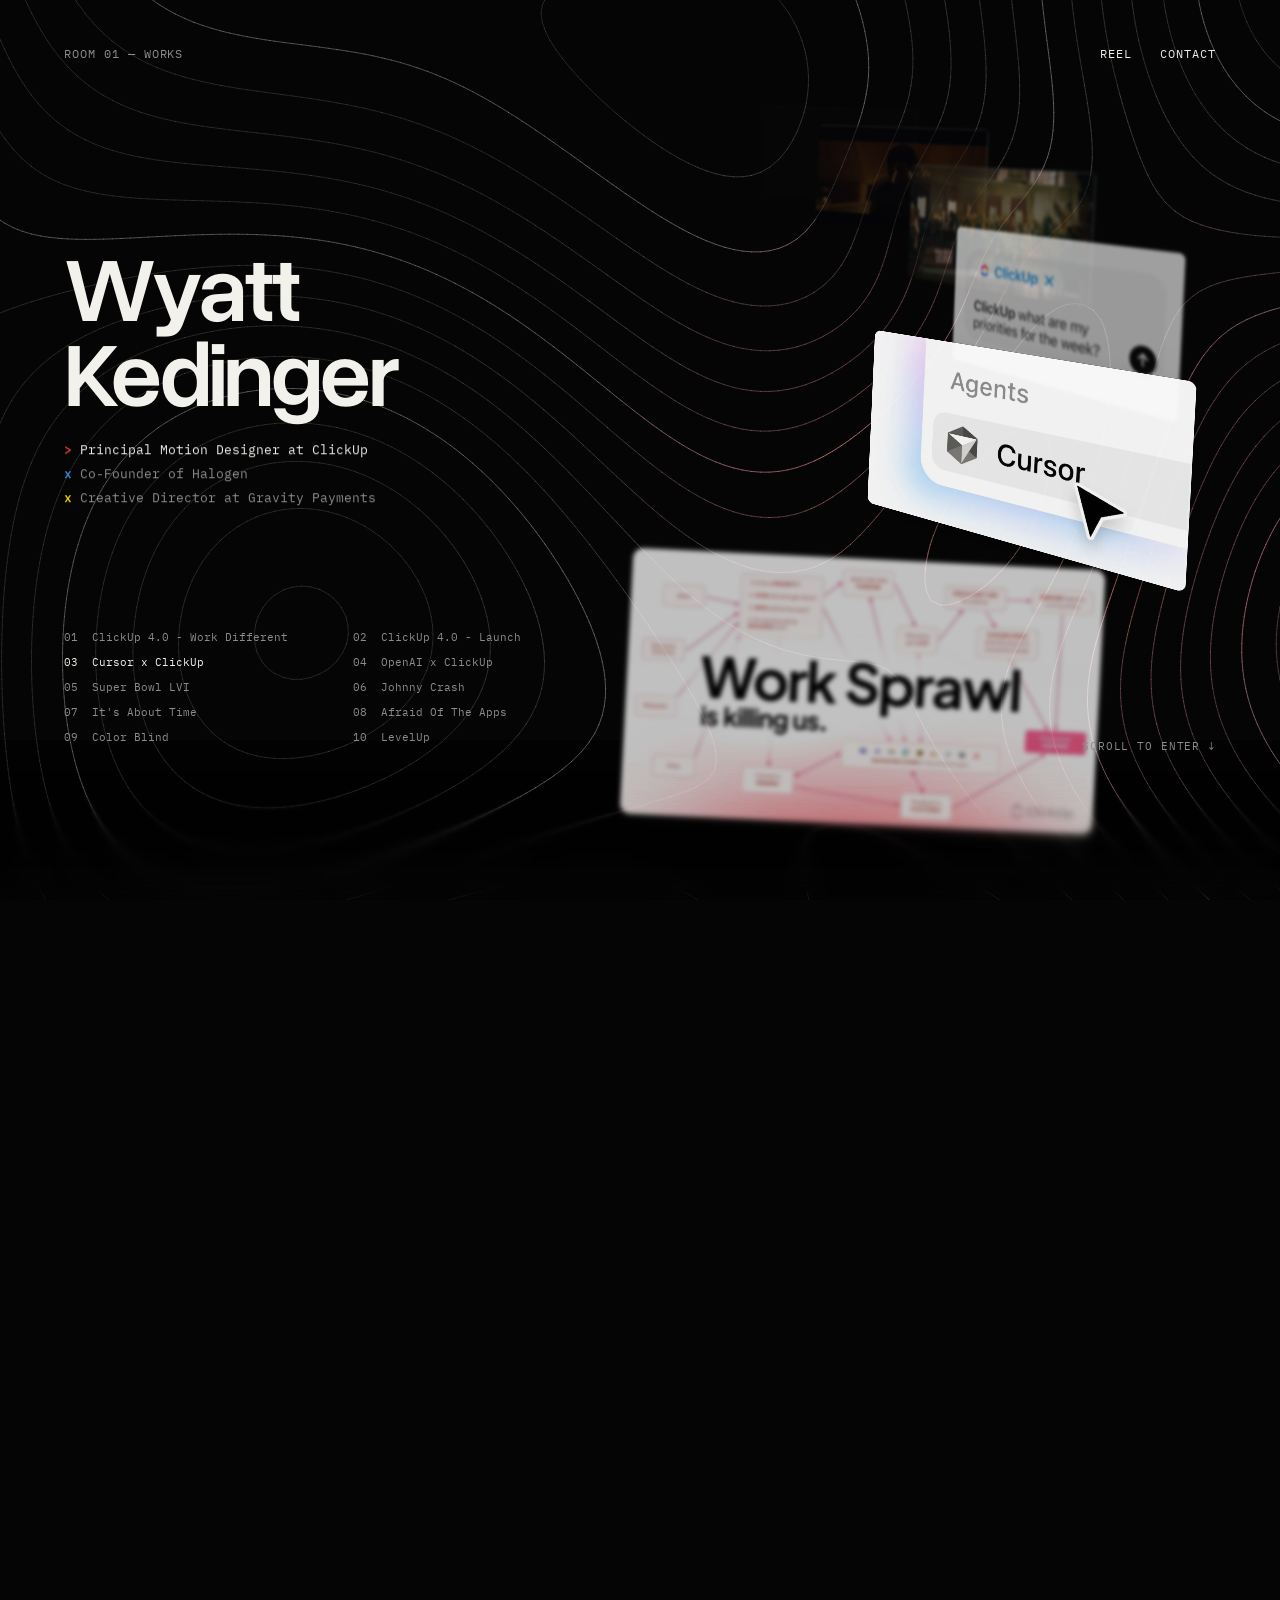
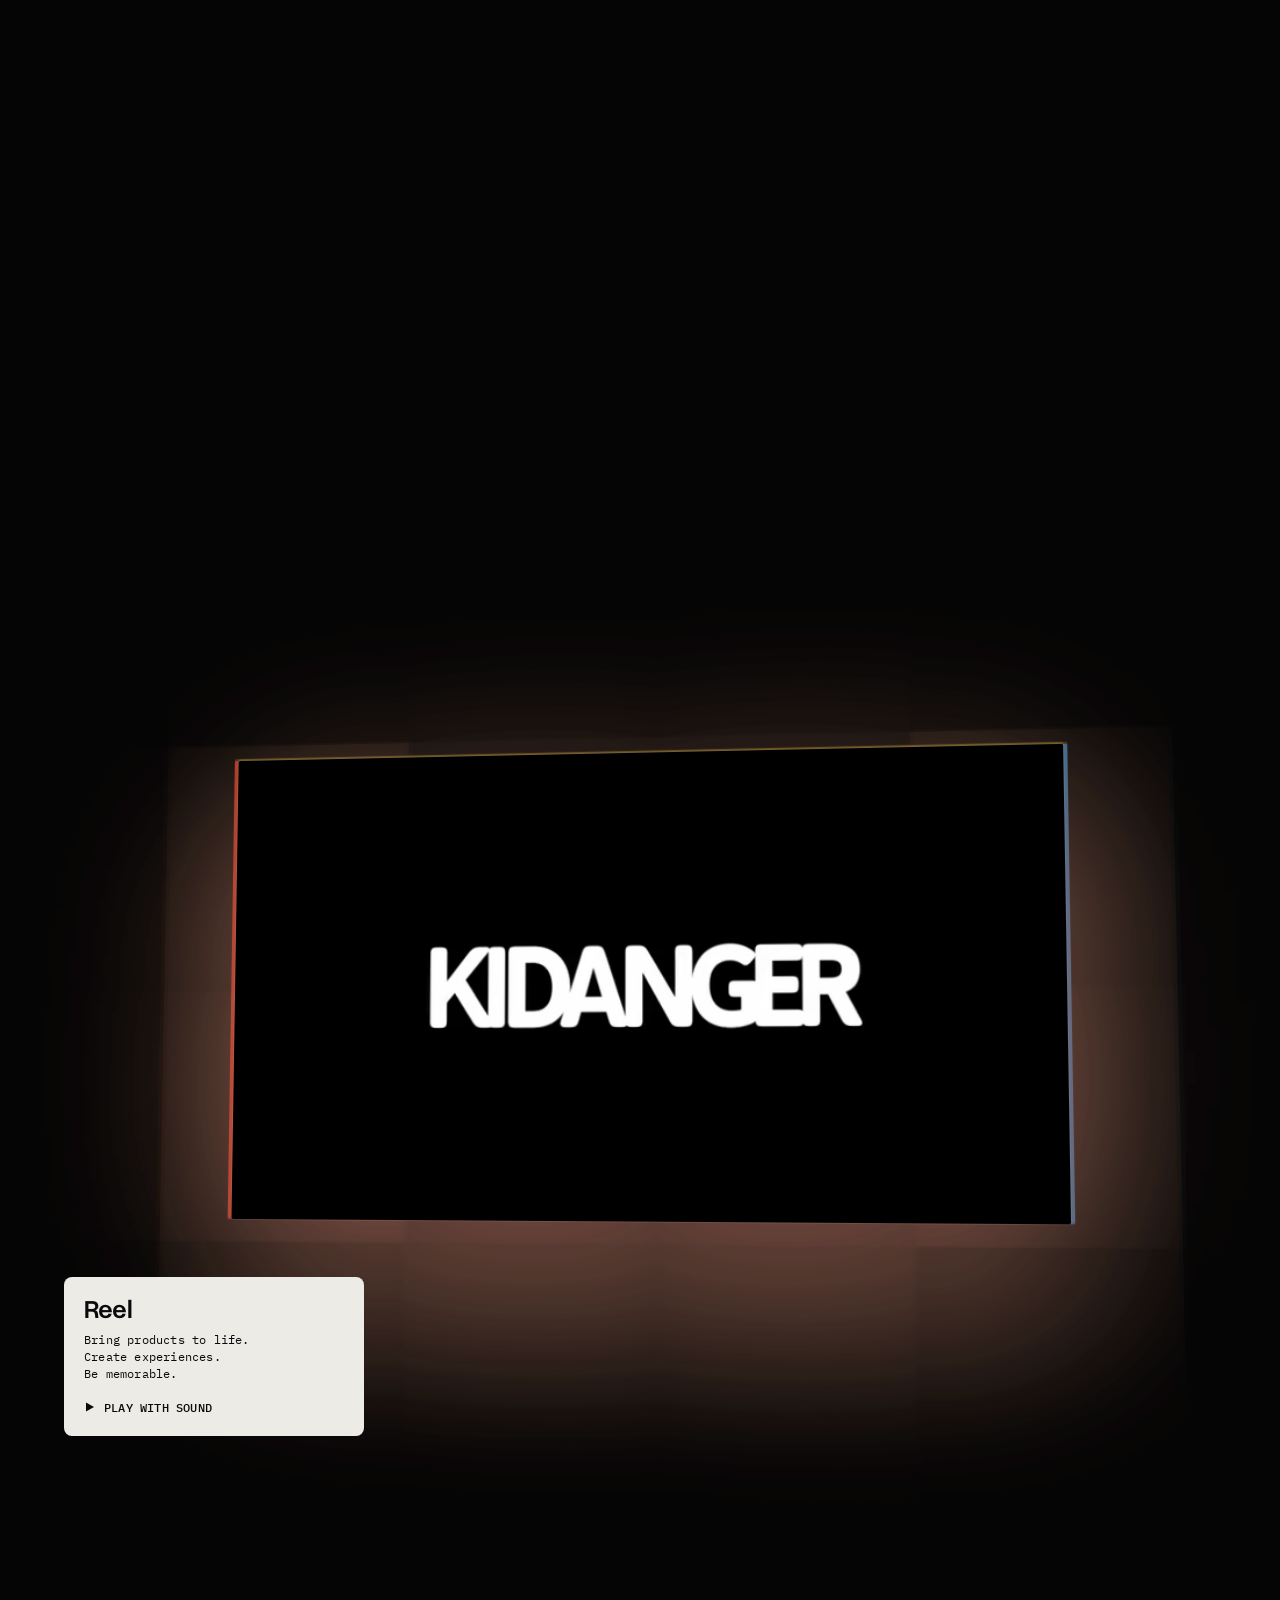
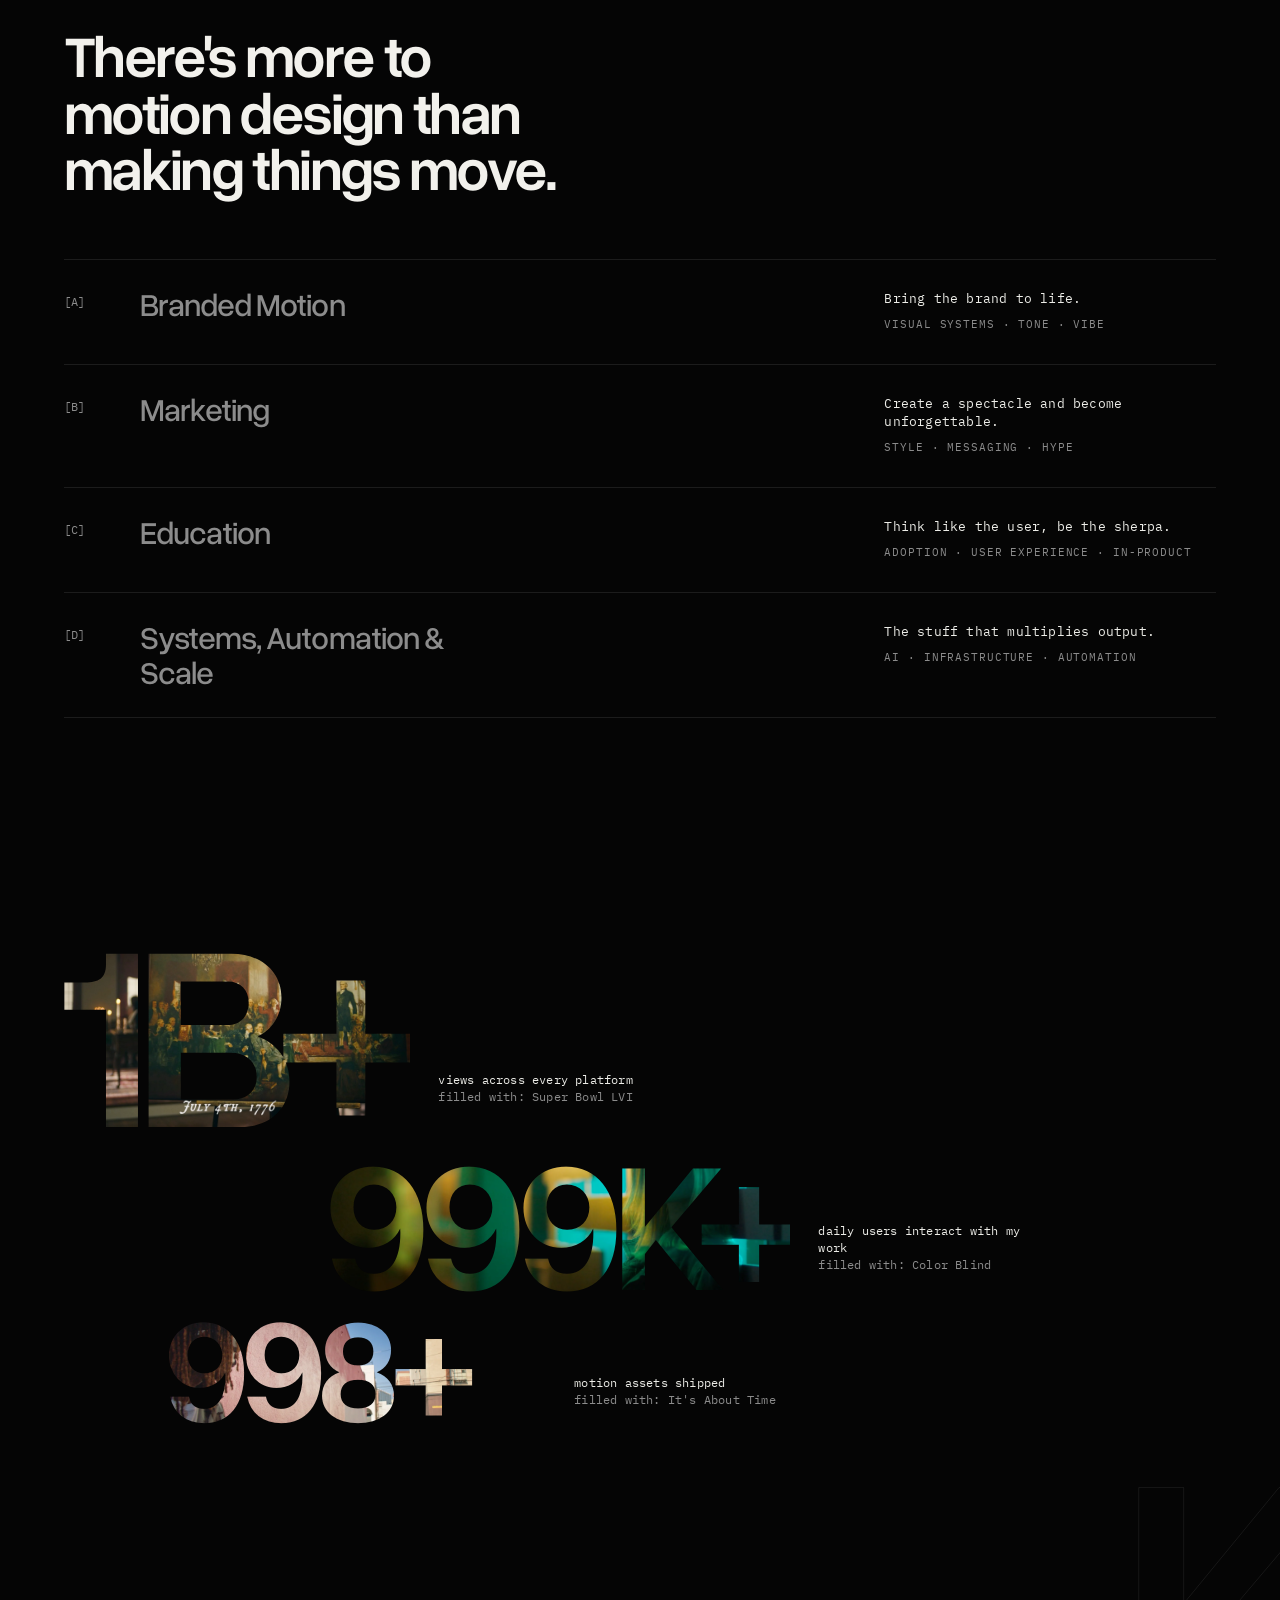
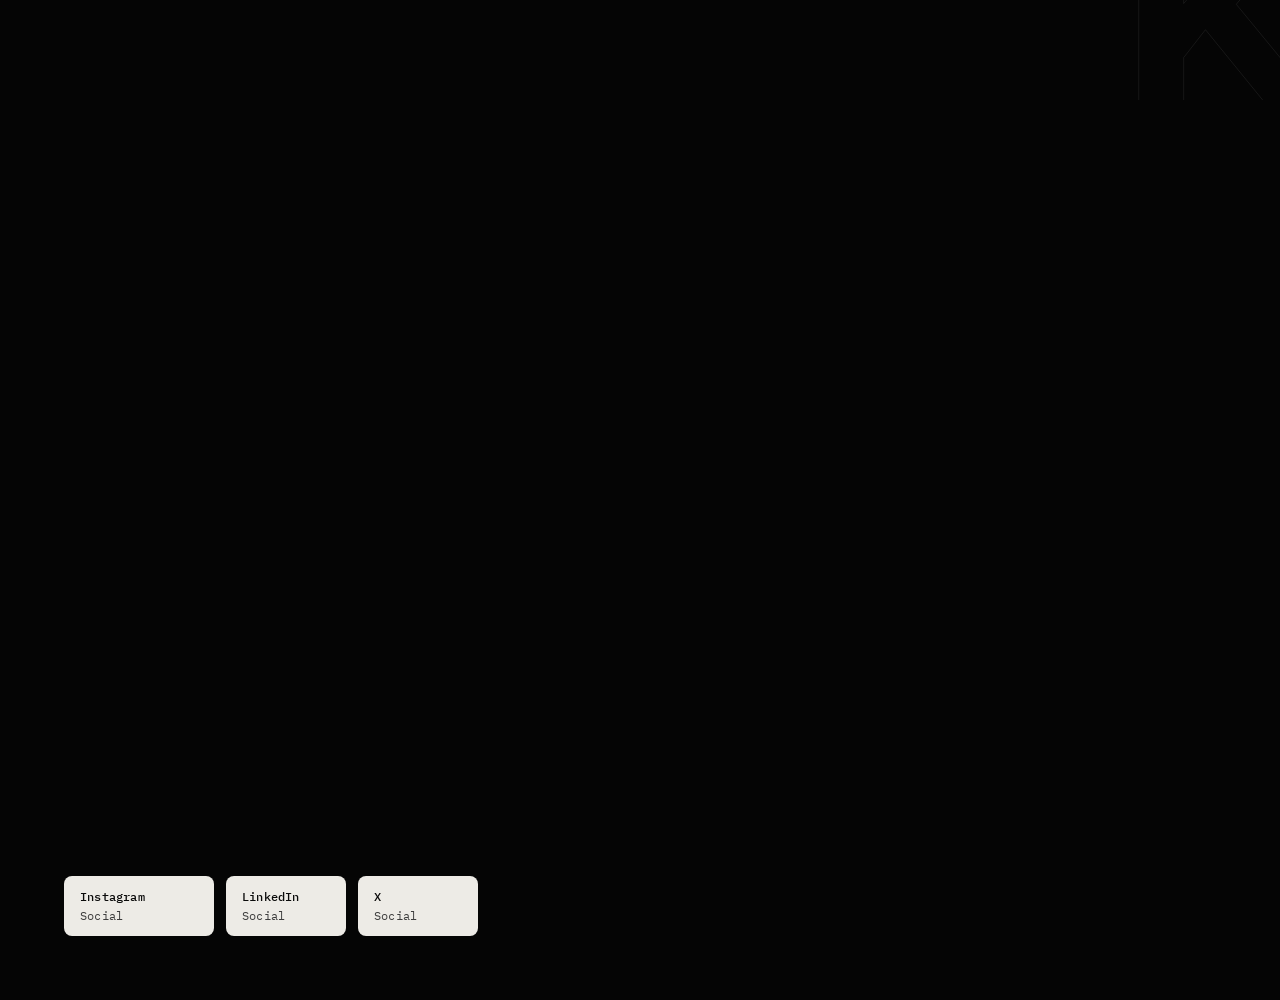
==== commit 654964ef: "Preview: smooth contour lines in the hero The contours are now real curves (marching squares) drawn " ====
--- a/preview/index.html
+++ b/preview/index.html
@@ -1 +1 @@
-<!DOCTYPE html><html data-wf-domain="www.wyattkedinger.com" data-wf-page="696c6ad5186a173d71128969" data-wf-site="696c6ad3186a173d71128921" lang="en"><head><meta charset="utf-8"><title>Wyatt K.</title><meta content="Wyatt Kedinger&#x27;s Portfolio" name="description"><meta content="Wyatt K." property="og:title"><meta content="Wyatt Kedinger&#x27;s Portfolio" property="og:description"><meta content="Wyatt K." name="twitter:title"><meta content="Wyatt Kedinger&#x27;s Portfolio" name="twitter:description"><meta property="og:type" content="website"><meta content="summary_large_image" name="twitter:card"><meta content="width=device-width,initial-scale=1" name="viewport"><link href="/css/webflow.css?v=21" rel="stylesheet" type="text/css"><link href="css/site.css?v=26" rel="stylesheet"><style>html.w-mod-js:not(.w-mod-ix3) :is(:is(.alert_card,.alert_card) .image,:is(.alert_card,.alert_card) .text-size-regular,.image-parallax,:is(.footer_link,.footer_link) .heading-style-h4,:is(.btn-wrap,.btn-wrap) .btn-bg,:is(.btn-wrap,.btn-wrap) .text-size-regular,:is(.btn-wrap,.btn-wrap) .btn_img,.faq_item .faq_wrap,.faq_item .faq_icon,:is(.services_item,.services_item) .services_number,:is(.services_item,.services_item) .services_tags,:is(.projects_card,.projects_card) .image,:is(.projects_card,.projects_card) .client-logo,:is(.projects_card,.projects_card) .client-logo-wrap,.hero_component :is(.heading,.hero_card),.brand-reveal .copyright,.brand-reveal .heading-style-h1,.brand-reveal,.showreel-wrap){visibility:hidden!important}@media not all and (max-width:479px) and (min-width:0px){@media not all and (max-width:767px) and (min-width:480px){@media not all and (max-width:991px) and (min-width:768px){html.w-mod-js:not(.w-mod-ix3) :is(.footer_component){visibility:hidden!important}}}}</style><script type="text/javascript">!function(o,c){var n=c.documentElement,t=" w-mod-";n.className+=t+"js",("ontouchstart"in o||o.DocumentTouch&&c instanceof DocumentTouch)&&(n.className+=t+"touch")}(window,document)</script><link href="/media/Favicon.jpg" rel="shortcut icon" type="image/x-icon"><link href="/media/TV_runner-webclip.jpeg" rel="apple-touch-icon"><script type="application/ld+json">{"@context":"https://schema.org","@type":"Person","name":"Wyatt Kedinger","jobTitle":"Principal Motion Designer","url":"https://www.wyattkedinger.com/","sameAs":["https://www.instagram.com/ked.danger","https://www.linkedin.com/in/wyattkedinger/","https://x.com/wyattkedinger"]}</script> <link rel="stylesheet" href="/js/lenis.css"> <script src="/js/lenis.min.js"></script> <meta name="format-detection" content="telephone=no"><link href="morph/morph.css?v=26" rel="stylesheet"><link rel="preload" as="image" href="/images/works/clickup-4-work-different-960.webp" fetchpriority="high"><link rel="preload" as="image" href="/images/works/clickup-4-launch-960.webp" fetchpriority="high"><link rel="preload" as="image" href="/images/works/cursor-x-clickup-960.webp" fetchpriority="high"><link rel="preload" as="image" href="/images/works/openai-x-clickup-960.webp" fetchpriority="high"><link rel="preload" as="font" type="font/woff2" href="/fonts/plex-mono-400.woff2" crossorigin><meta name="robots" content="noindex"/></head><body><div class="page-wrapper"><canvas class="room-field" aria-hidden="true"></canvas><header class="room-bar"><span class="room-bar_label" aria-live="polite">Room 01 — Works</span><nav class="room-bar_right" aria-label="Site"><a href="https://youtu.be/hs1KkIHInE4" data-reel="hs1KkIHInE4">Reel</a><a href="#exit" data-exit>Contact</a></nav></header><div class="global-styles w-embed"><style>body{-webkit-font-smoothing:antialiased;-moz-osx-font-smoothing:grayscale;font-smoothing:antialiased;text-rendering:optimizeLegibility}[tabindex]:focus-visible,input[type=file]:focus-visible{outline:.125rem solid #4d65ff;outline-offset:0.125rem}.inherit-color *{color:inherit}.w-richtext>:not(div):first-child,.w-richtext>div:first-child>:first-child{margin-top:0!important}.w-richtext ol li:last-child,.w-richtext ul li:last-child,.w-richtext>:last-child{margin-bottom:0!important}.container-large,.container-medium,.container-small{margin-right:auto!important;margin-left:auto!important}.text-style-3lines{display:-webkit-box;overflow:hidden;-webkit-line-clamp:3;-webkit-box-orient:vertical}.text-style-2lines{display:-webkit-box;overflow:hidden;-webkit-line-clamp:2;-webkit-box-orient:vertical}.display-inlineflex{display:inline-flex}.hide{display:none!important}@media screen and (max-width:991px){.hide,.hide-tablet{display:none!important}}@media screen and (max-width:767px){.hide-mobile-landscape{display:none!important}}@media screen and (max-width:479px){.hide-mobile{display:none!important}}.margin-0{margin:0!important}.padding-0{padding:0!important}.spacing-clean{padding:0!important;margin:0!important}.margin-top{margin-right:0!important;margin-bottom:0!important;margin-left:0!important}.padding-top{padding-right:0!important;padding-bottom:0!important;padding-left:0!important}.margin-right{margin-top:0!important;margin-bottom:0!important;margin-left:0!important}.padding-right{padding-top:0!important;padding-bottom:0!important;padding-left:0!important}.margin-bottom{margin-top:0!important;margin-right:0!important;margin-left:0!important}.padding-bottom{padding-top:0!important;padding-right:0!important;padding-left:0!important}.margin-left{margin-top:0!important;margin-right:0!important;margin-bottom:0!important}.padding-left{padding-top:0!important;padding-right:0!important;padding-bottom:0!important}.margin-horizontal{margin-top:0!important;margin-bottom:0!important}.padding-horizontal{padding-top:0!important;padding-bottom:0!important}.margin-vertical{margin-right:0!important;margin-left:0!important}.padding-vertical{padding-right:0!important;padding-left:0!important}.alert_content{display:-webkit-box;-webkit-line-clamp:3;-webkit-box-orient:vertical}.menu-open{overflow-x:hidden}.alert-open{overflow-x:hidden}::-webkit-scrollbar{display:none}</style></div><div style="--blur:1rem;--ratio:2" class="progressive-blur_wrap"><div style="--i:6" class="progressive-blur_panel is-1"></div><div style="--i:5" class="progressive-blur_panel is-2"></div><div style="--i:4" class="progressive-blur_panel is-3"></div><div style="--i:3" class="progressive-blur_panel is-4"></div><div style="--i:2" class="progressive-blur_panel is-5"></div><div style="--i:1" class="progressive-blur_panel is-6"></div><div style="--i:1" class="progressive-blur_panel is-7"></div><div style="--i:1" class="progressive-blur_panel is-8"></div><div style="--i:1" class="progressive-blur_panel is-9"></div><div style="--i:1" class="progressive-blur_panel is-10"></div></div><main class="main-wrapper"><div class="morph-pin" data-room="Room 01 — Works"><div class="morph-sticky"><div id="morph-root"></div></div></div><section class="room room-proj" id="reel" data-room="Room 02 — Reel" data-bar="nav"> <div class="proj"> <a class="proj_screen" href="https://youtu.be/hs1KkIHInE4" data-reel="hs1KkIHInE4" aria-label="Play the reel with sound"> <video data-lazy muted loop playsinline preload="none" poster="/media/REEL_V01_poster.0000000.jpg"><source data-src="/media/REEL_V01_mp4.mp4" type="video/mp4"><source data-src="/media/REEL_V01_webm.webm" type="video/webm"></video> </a> </div> <div class="placard proj_label"> <h2 class="placard_title">Reel</h2> <span>Bring products to life.<br>Create experiences.<br>Be memorable.</span> <a class="placard_link" href="https://youtu.be/hs1KkIHInE4" data-reel="hs1KkIHInE4"><svg width="12" height="12" viewBox="0 0 12 12" aria-hidden="true"><path d="M2 1.5v9l8-4.5z" fill="currentColor"/></svg>Play with sound</a> </div> </section> <section class="room room-approach" id="approach" data-room="Room 03 — Approach" data-bar="nav"> <h2 class="room_statement">There's more to motion design than making things move.</h2> <ol class="approach_list"> <li class="approach_row" data-k="0"> <span class="approach_n">[A]</span> <span class="approach_name">Branded Motion</span> <span class="approach_slot"><span class="approach_card"><video data-lazy data-manual muted loop playsinline preload="none" poster="/media/BRAND_V01_1_poster.0000000.jpg"><source data-src="/media/BRAND_V01_1_mp4.mp4" type="video/mp4"><source data-src="/media/BRAND_V01_1_webm.webm" type="video/webm"></video></span></span> <span class="approach_text"><span class="approach_desc">Bring the brand to life.</span><span class="approach_tags">Visual systems · Tone · Vibe</span></span> </li> <li class="approach_row" data-k="1"> <span class="approach_n">[B]</span> <span class="approach_name">Marketing</span> <span class="approach_slot"><span class="approach_card" style="aspect-ratio:406/720"><video data-lazy data-manual muted loop playsinline preload="none" poster="/media/homepage3_poster.0000000.jpg"><source data-src="/media/homepage3_mp4.mp4" type="video/mp4"><source data-src="/media/homepage3_webm.webm" type="video/webm"></video></span></span> <span class="approach_text"><span class="approach_desc">Create a spectacle and become unforgettable.</span><span class="approach_tags">Style · Messaging · Hype</span></span> </li> <li class="approach_row" data-k="2"> <span class="approach_n">[C]</span> <span class="approach_name">Education</span> <span class="approach_slot"><span class="approach_card"><video data-lazy data-manual muted loop playsinline preload="none" poster="/media/EDUCATION_V01_poster.0000000.jpg"><source data-src="/media/EDUCATION_V01_mp4.mp4" type="video/mp4"><source data-src="/media/EDUCATION_V01_webm.webm" type="video/webm"></video></span></span> <span class="approach_text"><span class="approach_desc">Think like the user, be the sherpa.</span><span class="approach_tags">Adoption · User experience · In-product</span></span> </li> <li class="approach_row" data-k="3"> <span class="approach_n">[D]</span> <span class="approach_name">Systems, Automation &amp; Scale</span> <span class="approach_slot"><span class="approach_card"><video data-lazy data-manual muted loop playsinline preload="none" poster="/media/AUTOMATION_V02_poster.0000000.jpg"><source data-src="/media/AUTOMATION_V02_mp4.mp4" type="video/mp4"><source data-src="/media/AUTOMATION_V02_webm.webm" type="video/webm"></video></span></span> <span class="approach_text"><span class="approach_desc">The stuff that multiplies output.</span><span class="approach_tags">AI · Infrastructure · Automation</span></span> </li> </ol> </section> <section class="room room-reach" id="reach" data-room="Room 04 — Reach" data-bar="text:The numbers are cut from the work"> <div class="reach"> <div class="reach_row"> <span class="reach_fig reach_fig-1" aria-hidden="true" data-count="1000000000">1B+</span> <p class="reach_cap"><span class="sr-only">1B+ </span>views across every platform<br><span class="reach_src">filled with: Super Bowl LVI</span></p> </div> <div class="reach_row reach_row-2"> <span class="reach_fig reach_fig-2" aria-hidden="true" data-count="1000000">1M+</span> <p class="reach_cap"><span class="sr-only">1M+ </span>daily users interact with my work<br><span class="reach_src">filled with: Color Blind</span></p> </div> <div class="reach_row reach_row-3"> <span class="reach_fig reach_fig-3" aria-hidden="true" data-count="1000">1,000+</span> <p class="reach_cap"><span class="sr-only">1,000+ </span>motion assets shipped<br><span class="reach_src">filled with: It's About Time</span></p> </div> </div> <span class="reach_ghost" aria-hidden="true">K</span> </section> <section class="room room-exit" id="exit" data-room="Exit" data-bar="text:© Wyatt Kedinger"> <h2 class="exit_name"><span class="sr-only">Wyatt K</span></h2> <nav class="exit_links" aria-label="Contact"> <a class="placard placard-link" href="https://www.instagram.com/ked.danger"><span class="placard_t">Instagram</span><span class="placard_s">Social</span></a> <a class="placard placard-link" href="https://www.linkedin.com/in/wyattkedinger/"><span class="placard_t">LinkedIn</span><span class="placard_s">Social</span></a> <a class="placard placard-link" href="https://x.com/wyattkedinger"><span class="placard_t">X</span><span class="placard_s">Social</span></a> </nav> </section> </main></div><script src="/js/gsap.min.js" type="text/javascript"></script><script src="/js/ScrollTrigger.min.js" type="text/javascript"></script><script src="/js/SplitText.min.js" type="text/javascript"></script><script type="text/javascript">gsap.registerPlugin(ScrollTrigger,SplitText)</script><script>const lenis=new Lenis;window.lenis=lenis,lenis.on("scroll",ScrollTrigger.update),gsap.ticker.add(e=>{lenis.raf(1e3*e)}),gsap.ticker.lagSmoothing(0)</script> <style>.wk-wrap{position:absolute;inset:0;overflow:hidden;pointer-events:none;z-index:0}.wk-l{position:absolute;left:0;right:0;bottom:0;background-image:var(--wk-img);background-repeat:no-repeat;background-size:cover}.wk-back{height:62%;opacity:.5;transform:translate3d(0,25px,0) scaleX(-1);filter:blur(3px);will-change:transform,filter;background-position:center bottom}.wk-front{height:60%;transform-origin:31.25% 0%;filter:blur(0);will-change:transform,filter;z-index:1;background-position:left bottom}@media (prefers-reduced-motion:reduce){.wk-front{transform:translate3d(18.75%,-22px,0) scale(1.6)!important}}</style> <style>a.btn-wrap[href="/contact"],a.credits_link[href*=lucas-gusso],a.credits_link[href="/changelog"],a.credits_link[href="/license"],a.credits_link[href="/style-guide"],a.footer_link[href="/about"],a.footer_link[href="/contact"],a.menu_link[href="/about"],a.menu_link[href="/blog"],a.menu_link[href="/contact"],a[href="/notifications"]{display:none!important}</style> <script src="/js/vendor/react.production.min.js"></script><script src="/js/vendor/react-dom.production.min.js"></script><script src="morph/works.js?v=26"></script><script src="/morph/boot.js?v=21"></script><script src="morph/morph.js?v=26"></script><script src="js/room.js?v=26"></script><script src="js/site.js?v=26"></script></body></html>+<!DOCTYPE html><html data-wf-domain="www.wyattkedinger.com" data-wf-page="696c6ad5186a173d71128969" data-wf-site="696c6ad3186a173d71128921" lang="en"><head><meta charset="utf-8"><title>Wyatt K.</title><meta content="Wyatt Kedinger&#x27;s Portfolio" name="description"><meta content="Wyatt K." property="og:title"><meta content="Wyatt Kedinger&#x27;s Portfolio" property="og:description"><meta content="Wyatt K." name="twitter:title"><meta content="Wyatt Kedinger&#x27;s Portfolio" name="twitter:description"><meta property="og:type" content="website"><meta content="summary_large_image" name="twitter:card"><meta content="width=device-width,initial-scale=1" name="viewport"><link href="/css/webflow.css?v=21" rel="stylesheet" type="text/css"><link href="css/site.css?v=27" rel="stylesheet"><style>html.w-mod-js:not(.w-mod-ix3) :is(:is(.alert_card,.alert_card) .image,:is(.alert_card,.alert_card) .text-size-regular,.image-parallax,:is(.footer_link,.footer_link) .heading-style-h4,:is(.btn-wrap,.btn-wrap) .btn-bg,:is(.btn-wrap,.btn-wrap) .text-size-regular,:is(.btn-wrap,.btn-wrap) .btn_img,.faq_item .faq_wrap,.faq_item .faq_icon,:is(.services_item,.services_item) .services_number,:is(.services_item,.services_item) .services_tags,:is(.projects_card,.projects_card) .image,:is(.projects_card,.projects_card) .client-logo,:is(.projects_card,.projects_card) .client-logo-wrap,.hero_component :is(.heading,.hero_card),.brand-reveal .copyright,.brand-reveal .heading-style-h1,.brand-reveal,.showreel-wrap){visibility:hidden!important}@media not all and (max-width:479px) and (min-width:0px){@media not all and (max-width:767px) and (min-width:480px){@media not all and (max-width:991px) and (min-width:768px){html.w-mod-js:not(.w-mod-ix3) :is(.footer_component){visibility:hidden!important}}}}</style><script type="text/javascript">!function(o,c){var n=c.documentElement,t=" w-mod-";n.className+=t+"js",("ontouchstart"in o||o.DocumentTouch&&c instanceof DocumentTouch)&&(n.className+=t+"touch")}(window,document)</script><link href="/media/Favicon.jpg" rel="shortcut icon" type="image/x-icon"><link href="/media/TV_runner-webclip.jpeg" rel="apple-touch-icon"><script type="application/ld+json">{"@context":"https://schema.org","@type":"Person","name":"Wyatt Kedinger","jobTitle":"Principal Motion Designer","url":"https://www.wyattkedinger.com/","sameAs":["https://www.instagram.com/ked.danger","https://www.linkedin.com/in/wyattkedinger/","https://x.com/wyattkedinger"]}</script> <link rel="stylesheet" href="/js/lenis.css"> <script src="/js/lenis.min.js"></script> <meta name="format-detection" content="telephone=no"><link href="morph/morph.css?v=27" rel="stylesheet"><link rel="preload" as="image" href="/images/works/clickup-4-work-different-960.webp" fetchpriority="high"><link rel="preload" as="image" href="/images/works/clickup-4-launch-960.webp" fetchpriority="high"><link rel="preload" as="image" href="/images/works/cursor-x-clickup-960.webp" fetchpriority="high"><link rel="preload" as="image" href="/images/works/openai-x-clickup-960.webp" fetchpriority="high"><link rel="preload" as="font" type="font/woff2" href="/fonts/plex-mono-400.woff2" crossorigin><meta name="robots" content="noindex"/></head><body><div class="page-wrapper"><canvas class="room-field" aria-hidden="true"></canvas><header class="room-bar"><span class="room-bar_label" aria-live="polite">Room 01 — Works</span><nav class="room-bar_right" aria-label="Site"><a href="https://youtu.be/hs1KkIHInE4" data-reel="hs1KkIHInE4">Reel</a><a href="#exit" data-exit>Contact</a></nav></header><div class="global-styles w-embed"><style>body{-webkit-font-smoothing:antialiased;-moz-osx-font-smoothing:grayscale;font-smoothing:antialiased;text-rendering:optimizeLegibility}[tabindex]:focus-visible,input[type=file]:focus-visible{outline:.125rem solid #4d65ff;outline-offset:0.125rem}.inherit-color *{color:inherit}.w-richtext>:not(div):first-child,.w-richtext>div:first-child>:first-child{margin-top:0!important}.w-richtext ol li:last-child,.w-richtext ul li:last-child,.w-richtext>:last-child{margin-bottom:0!important}.container-large,.container-medium,.container-small{margin-right:auto!important;margin-left:auto!important}.text-style-3lines{display:-webkit-box;overflow:hidden;-webkit-line-clamp:3;-webkit-box-orient:vertical}.text-style-2lines{display:-webkit-box;overflow:hidden;-webkit-line-clamp:2;-webkit-box-orient:vertical}.display-inlineflex{display:inline-flex}.hide{display:none!important}@media screen and (max-width:991px){.hide,.hide-tablet{display:none!important}}@media screen and (max-width:767px){.hide-mobile-landscape{display:none!important}}@media screen and (max-width:479px){.hide-mobile{display:none!important}}.margin-0{margin:0!important}.padding-0{padding:0!important}.spacing-clean{padding:0!important;margin:0!important}.margin-top{margin-right:0!important;margin-bottom:0!important;margin-left:0!important}.padding-top{padding-right:0!important;padding-bottom:0!important;padding-left:0!important}.margin-right{margin-top:0!important;margin-bottom:0!important;margin-left:0!important}.padding-right{padding-top:0!important;padding-bottom:0!important;padding-left:0!important}.margin-bottom{margin-top:0!important;margin-right:0!important;margin-left:0!important}.padding-bottom{padding-top:0!important;padding-right:0!important;padding-left:0!important}.margin-left{margin-top:0!important;margin-right:0!important;margin-bottom:0!important}.padding-left{padding-top:0!important;padding-right:0!important;padding-bottom:0!important}.margin-horizontal{margin-top:0!important;margin-bottom:0!important}.padding-horizontal{padding-top:0!important;padding-bottom:0!important}.margin-vertical{margin-right:0!important;margin-left:0!important}.padding-vertical{padding-right:0!important;padding-left:0!important}.alert_content{display:-webkit-box;-webkit-line-clamp:3;-webkit-box-orient:vertical}.menu-open{overflow-x:hidden}.alert-open{overflow-x:hidden}::-webkit-scrollbar{display:none}</style></div><div style="--blur:1rem;--ratio:2" class="progressive-blur_wrap"><div style="--i:6" class="progressive-blur_panel is-1"></div><div style="--i:5" class="progressive-blur_panel is-2"></div><div style="--i:4" class="progressive-blur_panel is-3"></div><div style="--i:3" class="progressive-blur_panel is-4"></div><div style="--i:2" class="progressive-blur_panel is-5"></div><div style="--i:1" class="progressive-blur_panel is-6"></div><div style="--i:1" class="progressive-blur_panel is-7"></div><div style="--i:1" class="progressive-blur_panel is-8"></div><div style="--i:1" class="progressive-blur_panel is-9"></div><div style="--i:1" class="progressive-blur_panel is-10"></div></div><main class="main-wrapper"><div class="morph-pin" data-room="Room 01 — Works"><div class="morph-sticky"><div id="morph-root"></div></div></div><section class="room room-proj" id="reel" data-room="Room 02 — Reel" data-bar="nav"> <div class="proj"> <a class="proj_screen" href="https://youtu.be/hs1KkIHInE4" data-reel="hs1KkIHInE4" aria-label="Play the reel with sound"> <video data-lazy muted loop playsinline preload="none" poster="/media/REEL_V01_poster.0000000.jpg"><source data-src="/media/REEL_V01_mp4.mp4" type="video/mp4"><source data-src="/media/REEL_V01_webm.webm" type="video/webm"></video> </a> </div> <div class="placard proj_label"> <h2 class="placard_title">Reel</h2> <span>Bring products to life.<br>Create experiences.<br>Be memorable.</span> <a class="placard_link" href="https://youtu.be/hs1KkIHInE4" data-reel="hs1KkIHInE4"><svg width="12" height="12" viewBox="0 0 12 12" aria-hidden="true"><path d="M2 1.5v9l8-4.5z" fill="currentColor"/></svg>Play with sound</a> </div> </section> <section class="room room-approach" id="approach" data-room="Room 03 — Approach" data-bar="nav"> <h2 class="room_statement">There's more to motion design than making things move.</h2> <ol class="approach_list"> <li class="approach_row" data-k="0"> <span class="approach_n">[A]</span> <span class="approach_name">Branded Motion</span> <span class="approach_slot"><span class="approach_card"><video data-lazy data-manual muted loop playsinline preload="none" poster="/media/BRAND_V01_1_poster.0000000.jpg"><source data-src="/media/BRAND_V01_1_mp4.mp4" type="video/mp4"><source data-src="/media/BRAND_V01_1_webm.webm" type="video/webm"></video></span></span> <span class="approach_text"><span class="approach_desc">Bring the brand to life.</span><span class="approach_tags">Visual systems · Tone · Vibe</span></span> </li> <li class="approach_row" data-k="1"> <span class="approach_n">[B]</span> <span class="approach_name">Marketing</span> <span class="approach_slot"><span class="approach_card" style="aspect-ratio:406/720"><video data-lazy data-manual muted loop playsinline preload="none" poster="/media/homepage3_poster.0000000.jpg"><source data-src="/media/homepage3_mp4.mp4" type="video/mp4"><source data-src="/media/homepage3_webm.webm" type="video/webm"></video></span></span> <span class="approach_text"><span class="approach_desc">Create a spectacle and become unforgettable.</span><span class="approach_tags">Style · Messaging · Hype</span></span> </li> <li class="approach_row" data-k="2"> <span class="approach_n">[C]</span> <span class="approach_name">Education</span> <span class="approach_slot"><span class="approach_card"><video data-lazy data-manual muted loop playsinline preload="none" poster="/media/EDUCATION_V01_poster.0000000.jpg"><source data-src="/media/EDUCATION_V01_mp4.mp4" type="video/mp4"><source data-src="/media/EDUCATION_V01_webm.webm" type="video/webm"></video></span></span> <span class="approach_text"><span class="approach_desc">Think like the user, be the sherpa.</span><span class="approach_tags">Adoption · User experience · In-product</span></span> </li> <li class="approach_row" data-k="3"> <span class="approach_n">[D]</span> <span class="approach_name">Systems, Automation &amp; Scale</span> <span class="approach_slot"><span class="approach_card"><video data-lazy data-manual muted loop playsinline preload="none" poster="/media/AUTOMATION_V02_poster.0000000.jpg"><source data-src="/media/AUTOMATION_V02_mp4.mp4" type="video/mp4"><source data-src="/media/AUTOMATION_V02_webm.webm" type="video/webm"></video></span></span> <span class="approach_text"><span class="approach_desc">The stuff that multiplies output.</span><span class="approach_tags">AI · Infrastructure · Automation</span></span> </li> </ol> </section> <section class="room room-reach" id="reach" data-room="Room 04 — Reach" data-bar="text:The numbers are cut from the work"> <div class="reach"> <div class="reach_row"> <span class="reach_fig reach_fig-1" aria-hidden="true" data-count="1000000000">1B+</span> <p class="reach_cap"><span class="sr-only">1B+ </span>views across every platform<br><span class="reach_src">filled with: Super Bowl LVI</span></p> </div> <div class="reach_row reach_row-2"> <span class="reach_fig reach_fig-2" aria-hidden="true" data-count="1000000">1M+</span> <p class="reach_cap"><span class="sr-only">1M+ </span>daily users interact with my work<br><span class="reach_src">filled with: Color Blind</span></p> </div> <div class="reach_row reach_row-3"> <span class="reach_fig reach_fig-3" aria-hidden="true" data-count="1000">1,000+</span> <p class="reach_cap"><span class="sr-only">1,000+ </span>motion assets shipped<br><span class="reach_src">filled with: It's About Time</span></p> </div> </div> <span class="reach_ghost" aria-hidden="true">K</span> </section> <section class="room room-exit" id="exit" data-room="Exit" data-bar="text:© Wyatt Kedinger"> <h2 class="exit_name"><span class="sr-only">Wyatt K</span></h2> <nav class="exit_links" aria-label="Contact"> <a class="placard placard-link" href="https://www.instagram.com/ked.danger"><span class="placard_t">Instagram</span><span class="placard_s">Social</span></a> <a class="placard placard-link" href="https://www.linkedin.com/in/wyattkedinger/"><span class="placard_t">LinkedIn</span><span class="placard_s">Social</span></a> <a class="placard placard-link" href="https://x.com/wyattkedinger"><span class="placard_t">X</span><span class="placard_s">Social</span></a> </nav> </section> </main></div><script src="/js/gsap.min.js" type="text/javascript"></script><script src="/js/ScrollTrigger.min.js" type="text/javascript"></script><script src="/js/SplitText.min.js" type="text/javascript"></script><script type="text/javascript">gsap.registerPlugin(ScrollTrigger,SplitText)</script><script>const lenis=new Lenis;window.lenis=lenis,lenis.on("scroll",ScrollTrigger.update),gsap.ticker.add(e=>{lenis.raf(1e3*e)}),gsap.ticker.lagSmoothing(0)</script> <style>.wk-wrap{position:absolute;inset:0;overflow:hidden;pointer-events:none;z-index:0}.wk-l{position:absolute;left:0;right:0;bottom:0;background-image:var(--wk-img);background-repeat:no-repeat;background-size:cover}.wk-back{height:62%;opacity:.5;transform:translate3d(0,25px,0) scaleX(-1);filter:blur(3px);will-change:transform,filter;background-position:center bottom}.wk-front{height:60%;transform-origin:31.25% 0%;filter:blur(0);will-change:transform,filter;z-index:1;background-position:left bottom}@media (prefers-reduced-motion:reduce){.wk-front{transform:translate3d(18.75%,-22px,0) scale(1.6)!important}}</style> <style>a.btn-wrap[href="/contact"],a.credits_link[href*=lucas-gusso],a.credits_link[href="/changelog"],a.credits_link[href="/license"],a.credits_link[href="/style-guide"],a.footer_link[href="/about"],a.footer_link[href="/contact"],a.menu_link[href="/about"],a.menu_link[href="/blog"],a.menu_link[href="/contact"],a[href="/notifications"]{display:none!important}</style> <script src="/js/vendor/react.production.min.js"></script><script src="/js/vendor/react-dom.production.min.js"></script><script src="morph/works.js?v=27"></script><script src="/morph/boot.js?v=21"></script><script src="morph/morph.js?v=27"></script><script src="js/room.js?v=27"></script><script src="js/site.js?v=27"></script></body></html>
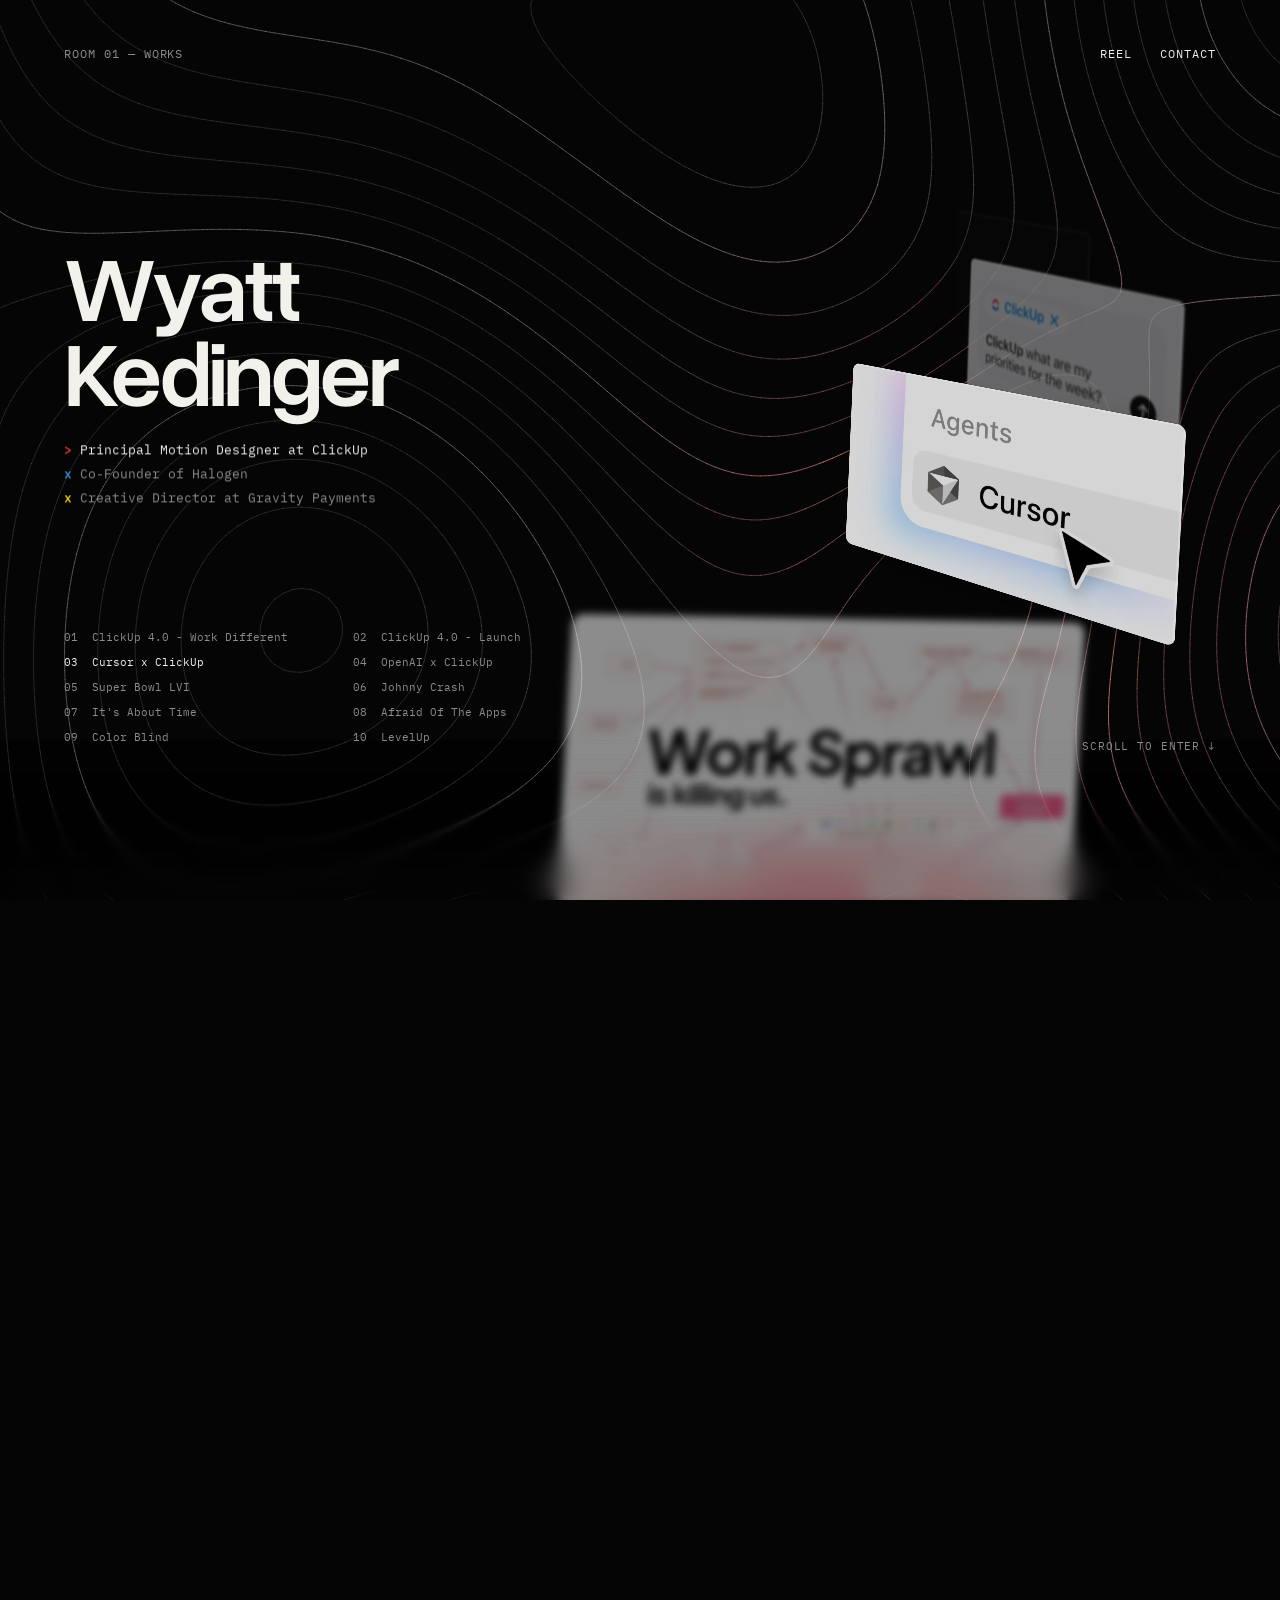
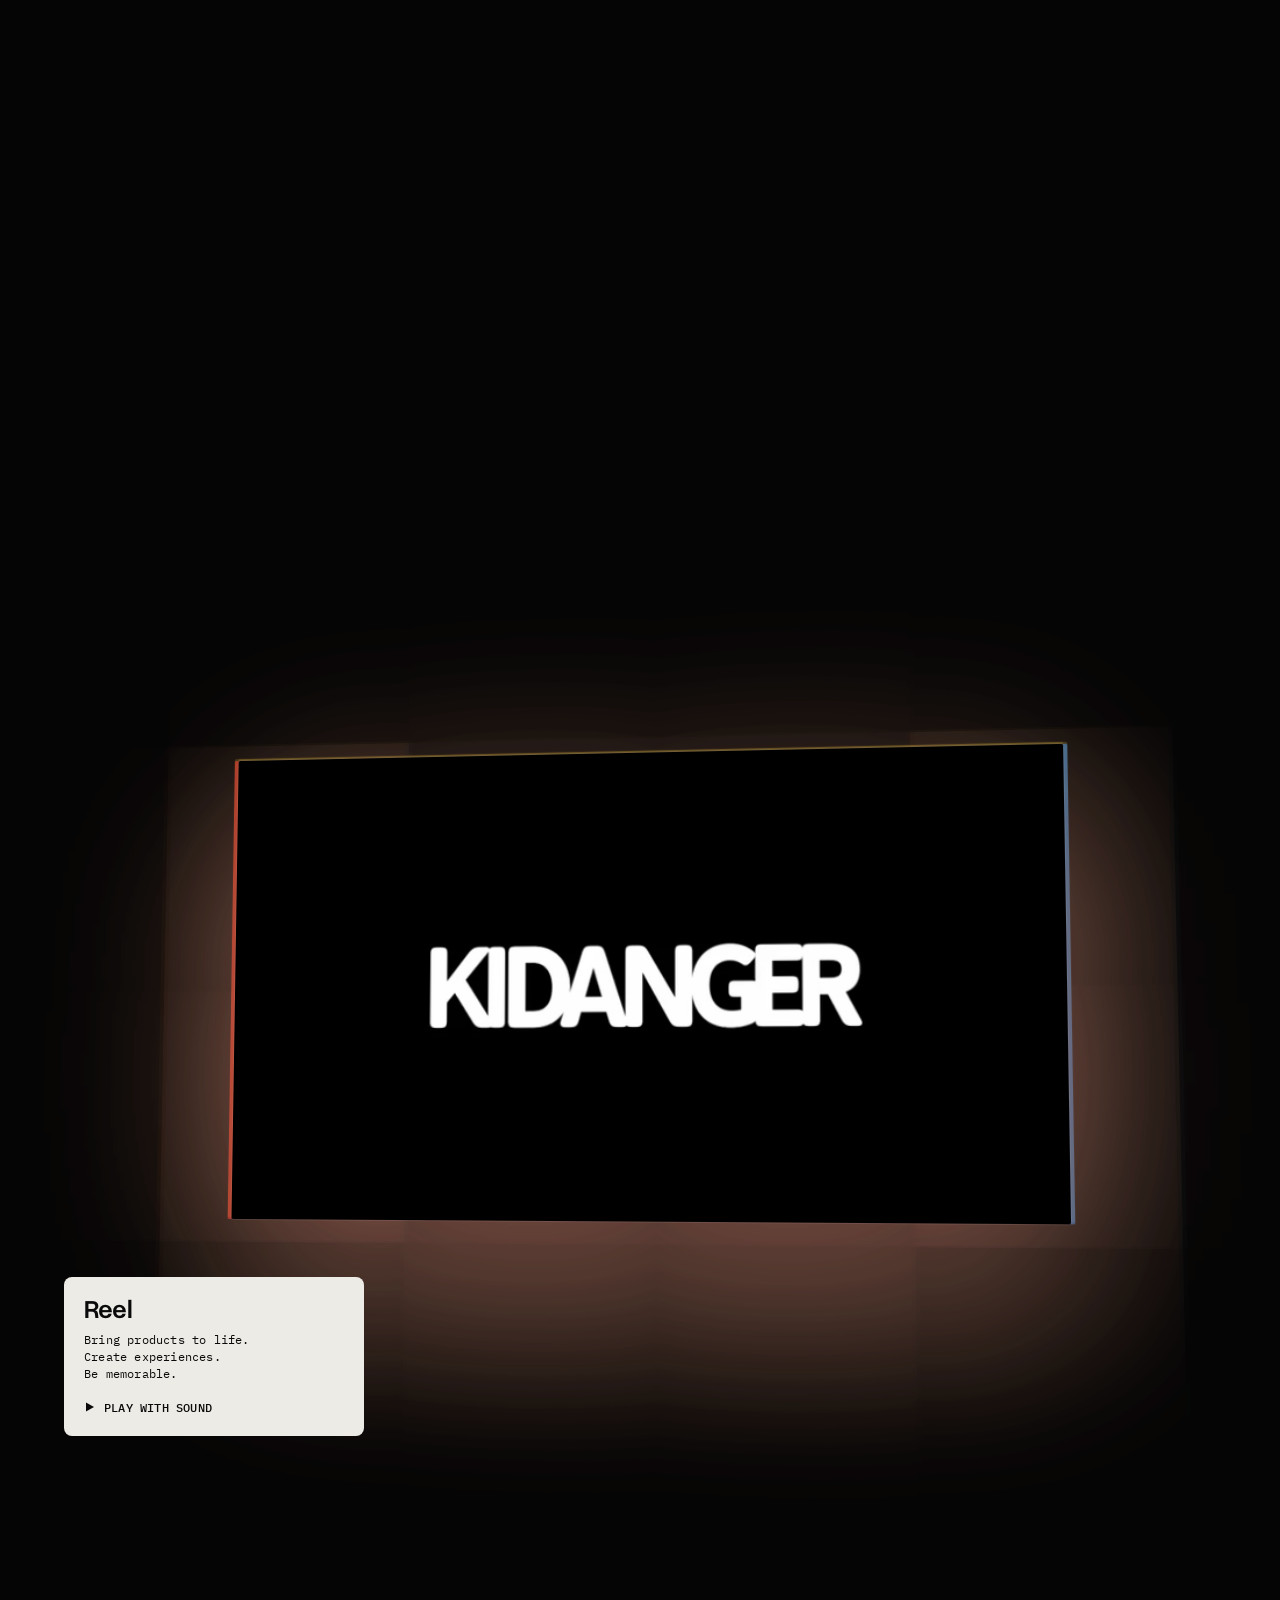
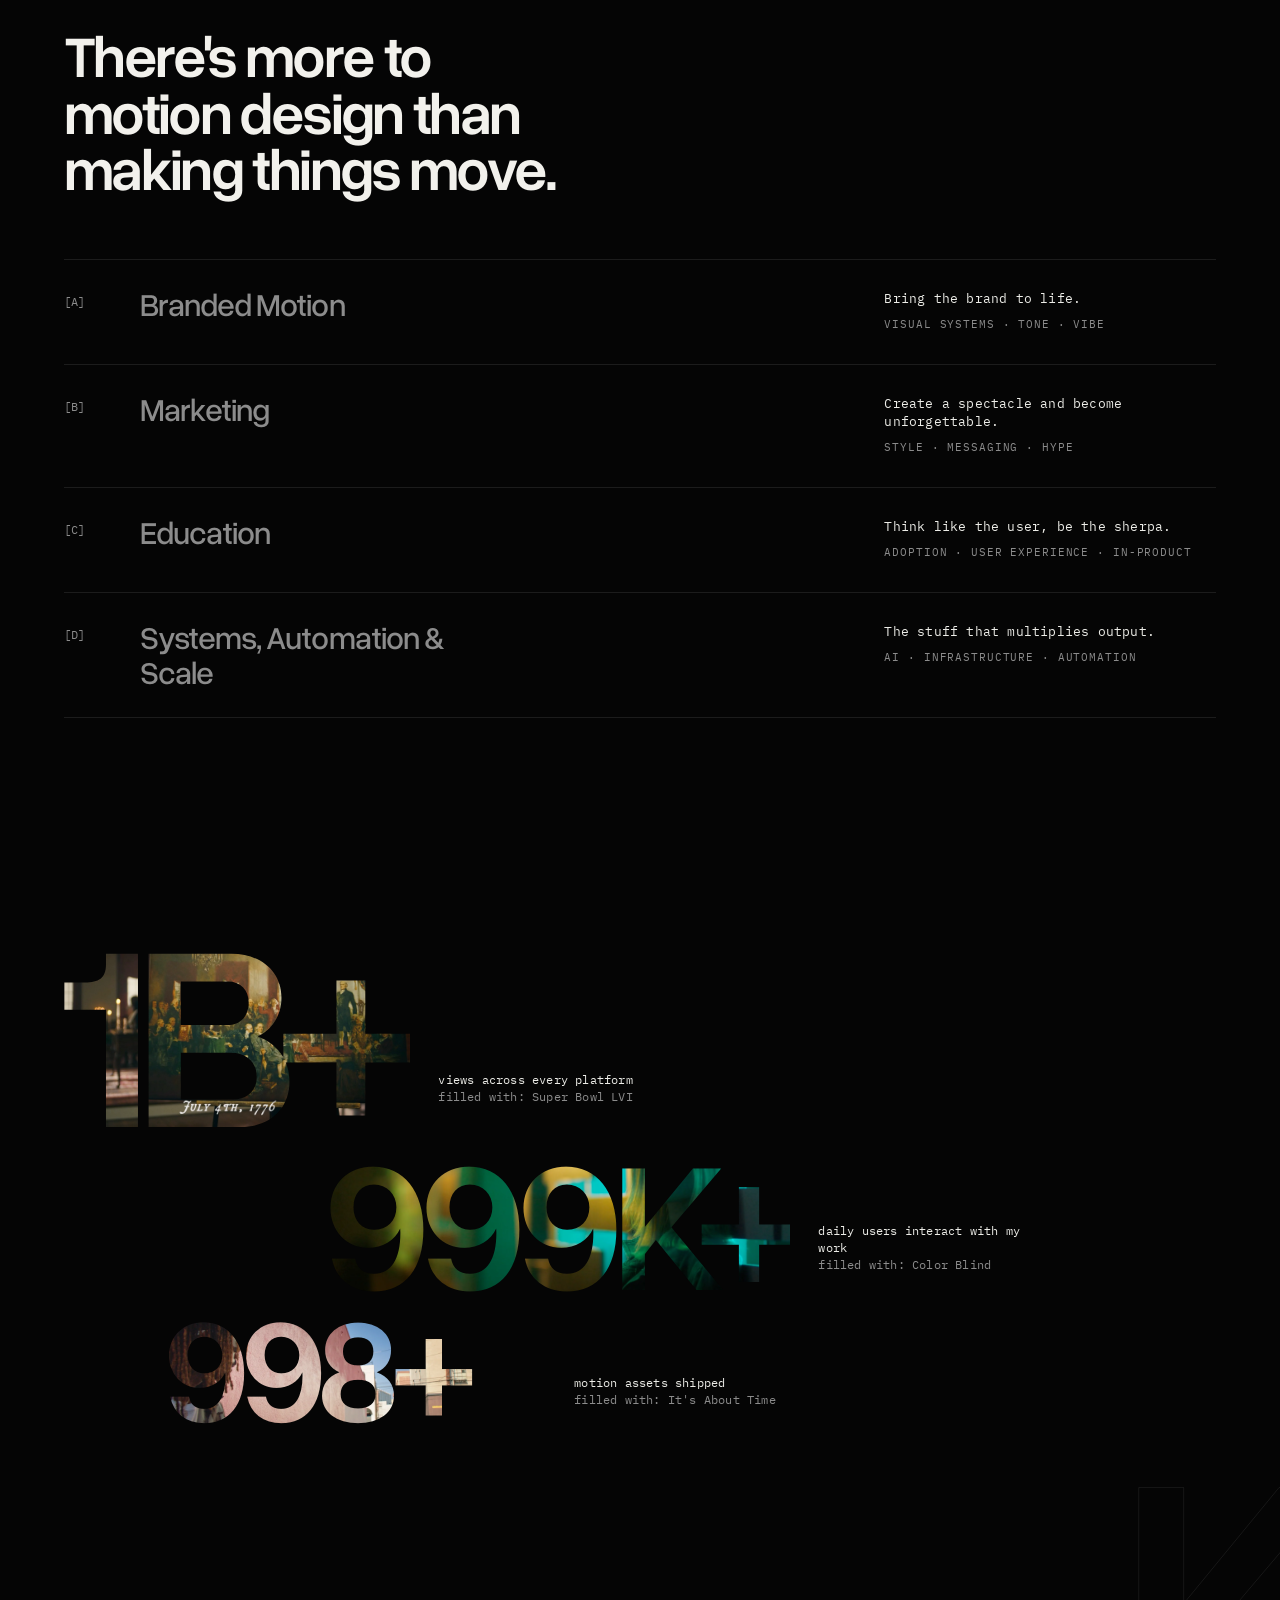
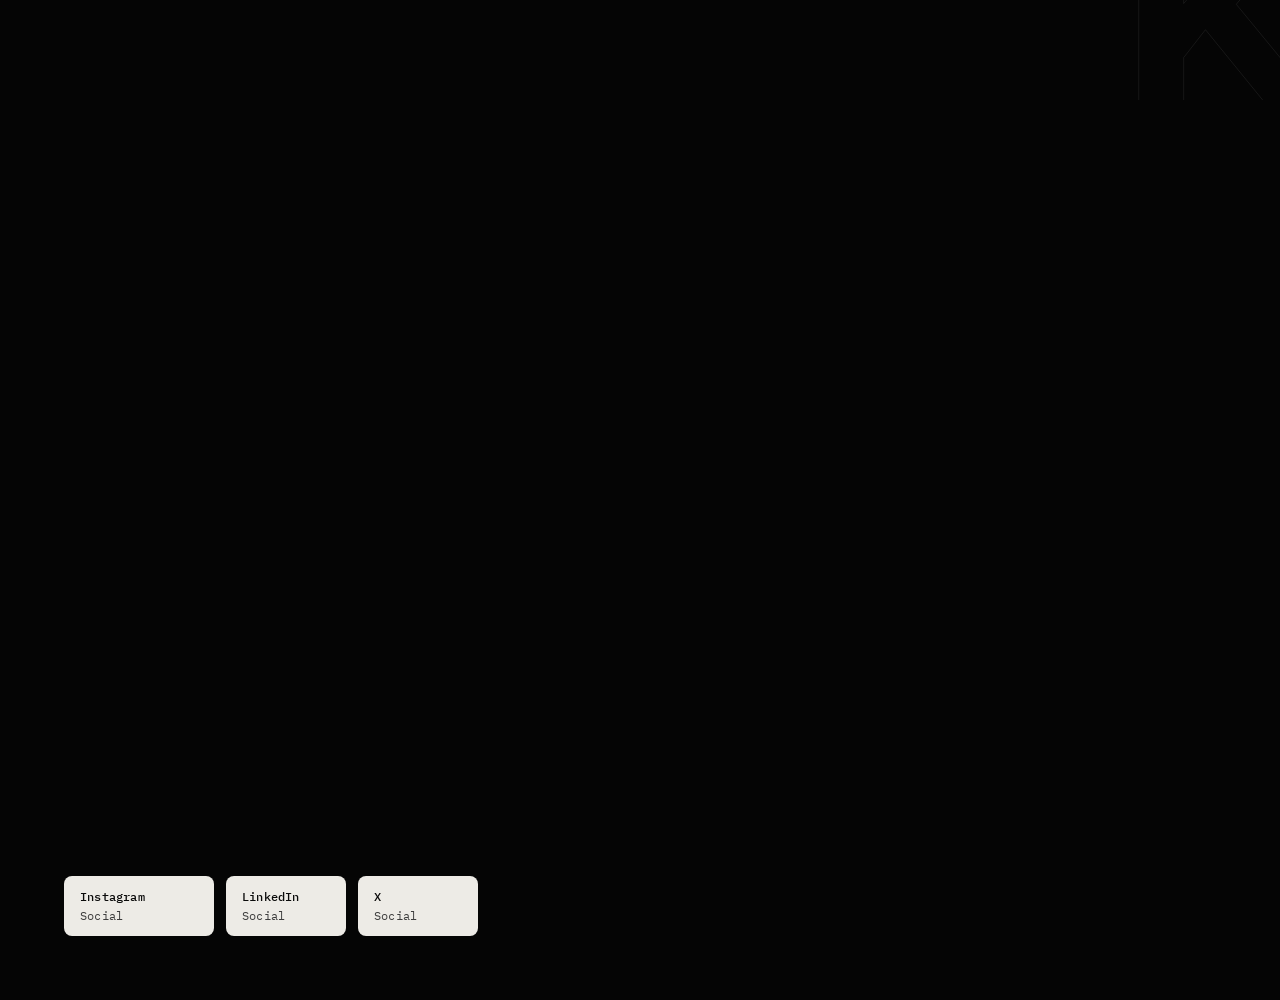
==== commit de267f59: "Preview: skip the empty character pass while only the contours show Co-Authored-By: Claude Opus 5.5 " ====
--- a/preview/index.html
+++ b/preview/index.html
@@ -1 +1 @@
-<!DOCTYPE html><html data-wf-domain="www.wyattkedinger.com" data-wf-page="696c6ad5186a173d71128969" data-wf-site="696c6ad3186a173d71128921" lang="en"><head><meta charset="utf-8"><title>Wyatt K.</title><meta content="Wyatt Kedinger&#x27;s Portfolio" name="description"><meta content="Wyatt K." property="og:title"><meta content="Wyatt Kedinger&#x27;s Portfolio" property="og:description"><meta content="Wyatt K." name="twitter:title"><meta content="Wyatt Kedinger&#x27;s Portfolio" name="twitter:description"><meta property="og:type" content="website"><meta content="summary_large_image" name="twitter:card"><meta content="width=device-width,initial-scale=1" name="viewport"><link href="/css/webflow.css?v=21" rel="stylesheet" type="text/css"><link href="css/site.css?v=27" rel="stylesheet"><style>html.w-mod-js:not(.w-mod-ix3) :is(:is(.alert_card,.alert_card) .image,:is(.alert_card,.alert_card) .text-size-regular,.image-parallax,:is(.footer_link,.footer_link) .heading-style-h4,:is(.btn-wrap,.btn-wrap) .btn-bg,:is(.btn-wrap,.btn-wrap) .text-size-regular,:is(.btn-wrap,.btn-wrap) .btn_img,.faq_item .faq_wrap,.faq_item .faq_icon,:is(.services_item,.services_item) .services_number,:is(.services_item,.services_item) .services_tags,:is(.projects_card,.projects_card) .image,:is(.projects_card,.projects_card) .client-logo,:is(.projects_card,.projects_card) .client-logo-wrap,.hero_component :is(.heading,.hero_card),.brand-reveal .copyright,.brand-reveal .heading-style-h1,.brand-reveal,.showreel-wrap){visibility:hidden!important}@media not all and (max-width:479px) and (min-width:0px){@media not all and (max-width:767px) and (min-width:480px){@media not all and (max-width:991px) and (min-width:768px){html.w-mod-js:not(.w-mod-ix3) :is(.footer_component){visibility:hidden!important}}}}</style><script type="text/javascript">!function(o,c){var n=c.documentElement,t=" w-mod-";n.className+=t+"js",("ontouchstart"in o||o.DocumentTouch&&c instanceof DocumentTouch)&&(n.className+=t+"touch")}(window,document)</script><link href="/media/Favicon.jpg" rel="shortcut icon" type="image/x-icon"><link href="/media/TV_runner-webclip.jpeg" rel="apple-touch-icon"><script type="application/ld+json">{"@context":"https://schema.org","@type":"Person","name":"Wyatt Kedinger","jobTitle":"Principal Motion Designer","url":"https://www.wyattkedinger.com/","sameAs":["https://www.instagram.com/ked.danger","https://www.linkedin.com/in/wyattkedinger/","https://x.com/wyattkedinger"]}</script> <link rel="stylesheet" href="/js/lenis.css"> <script src="/js/lenis.min.js"></script> <meta name="format-detection" content="telephone=no"><link href="morph/morph.css?v=27" rel="stylesheet"><link rel="preload" as="image" href="/images/works/clickup-4-work-different-960.webp" fetchpriority="high"><link rel="preload" as="image" href="/images/works/clickup-4-launch-960.webp" fetchpriority="high"><link rel="preload" as="image" href="/images/works/cursor-x-clickup-960.webp" fetchpriority="high"><link rel="preload" as="image" href="/images/works/openai-x-clickup-960.webp" fetchpriority="high"><link rel="preload" as="font" type="font/woff2" href="/fonts/plex-mono-400.woff2" crossorigin><meta name="robots" content="noindex"/></head><body><div class="page-wrapper"><canvas class="room-field" aria-hidden="true"></canvas><header class="room-bar"><span class="room-bar_label" aria-live="polite">Room 01 — Works</span><nav class="room-bar_right" aria-label="Site"><a href="https://youtu.be/hs1KkIHInE4" data-reel="hs1KkIHInE4">Reel</a><a href="#exit" data-exit>Contact</a></nav></header><div class="global-styles w-embed"><style>body{-webkit-font-smoothing:antialiased;-moz-osx-font-smoothing:grayscale;font-smoothing:antialiased;text-rendering:optimizeLegibility}[tabindex]:focus-visible,input[type=file]:focus-visible{outline:.125rem solid #4d65ff;outline-offset:0.125rem}.inherit-color *{color:inherit}.w-richtext>:not(div):first-child,.w-richtext>div:first-child>:first-child{margin-top:0!important}.w-richtext ol li:last-child,.w-richtext ul li:last-child,.w-richtext>:last-child{margin-bottom:0!important}.container-large,.container-medium,.container-small{margin-right:auto!important;margin-left:auto!important}.text-style-3lines{display:-webkit-box;overflow:hidden;-webkit-line-clamp:3;-webkit-box-orient:vertical}.text-style-2lines{display:-webkit-box;overflow:hidden;-webkit-line-clamp:2;-webkit-box-orient:vertical}.display-inlineflex{display:inline-flex}.hide{display:none!important}@media screen and (max-width:991px){.hide,.hide-tablet{display:none!important}}@media screen and (max-width:767px){.hide-mobile-landscape{display:none!important}}@media screen and (max-width:479px){.hide-mobile{display:none!important}}.margin-0{margin:0!important}.padding-0{padding:0!important}.spacing-clean{padding:0!important;margin:0!important}.margin-top{margin-right:0!important;margin-bottom:0!important;margin-left:0!important}.padding-top{padding-right:0!important;padding-bottom:0!important;padding-left:0!important}.margin-right{margin-top:0!important;margin-bottom:0!important;margin-left:0!important}.padding-right{padding-top:0!important;padding-bottom:0!important;padding-left:0!important}.margin-bottom{margin-top:0!important;margin-right:0!important;margin-left:0!important}.padding-bottom{padding-top:0!important;padding-right:0!important;padding-left:0!important}.margin-left{margin-top:0!important;margin-right:0!important;margin-bottom:0!important}.padding-left{padding-top:0!important;padding-right:0!important;padding-bottom:0!important}.margin-horizontal{margin-top:0!important;margin-bottom:0!important}.padding-horizontal{padding-top:0!important;padding-bottom:0!important}.margin-vertical{margin-right:0!important;margin-left:0!important}.padding-vertical{padding-right:0!important;padding-left:0!important}.alert_content{display:-webkit-box;-webkit-line-clamp:3;-webkit-box-orient:vertical}.menu-open{overflow-x:hidden}.alert-open{overflow-x:hidden}::-webkit-scrollbar{display:none}</style></div><div style="--blur:1rem;--ratio:2" class="progressive-blur_wrap"><div style="--i:6" class="progressive-blur_panel is-1"></div><div style="--i:5" class="progressive-blur_panel is-2"></div><div style="--i:4" class="progressive-blur_panel is-3"></div><div style="--i:3" class="progressive-blur_panel is-4"></div><div style="--i:2" class="progressive-blur_panel is-5"></div><div style="--i:1" class="progressive-blur_panel is-6"></div><div style="--i:1" class="progressive-blur_panel is-7"></div><div style="--i:1" class="progressive-blur_panel is-8"></div><div style="--i:1" class="progressive-blur_panel is-9"></div><div style="--i:1" class="progressive-blur_panel is-10"></div></div><main class="main-wrapper"><div class="morph-pin" data-room="Room 01 — Works"><div class="morph-sticky"><div id="morph-root"></div></div></div><section class="room room-proj" id="reel" data-room="Room 02 — Reel" data-bar="nav"> <div class="proj"> <a class="proj_screen" href="https://youtu.be/hs1KkIHInE4" data-reel="hs1KkIHInE4" aria-label="Play the reel with sound"> <video data-lazy muted loop playsinline preload="none" poster="/media/REEL_V01_poster.0000000.jpg"><source data-src="/media/REEL_V01_mp4.mp4" type="video/mp4"><source data-src="/media/REEL_V01_webm.webm" type="video/webm"></video> </a> </div> <div class="placard proj_label"> <h2 class="placard_title">Reel</h2> <span>Bring products to life.<br>Create experiences.<br>Be memorable.</span> <a class="placard_link" href="https://youtu.be/hs1KkIHInE4" data-reel="hs1KkIHInE4"><svg width="12" height="12" viewBox="0 0 12 12" aria-hidden="true"><path d="M2 1.5v9l8-4.5z" fill="currentColor"/></svg>Play with sound</a> </div> </section> <section class="room room-approach" id="approach" data-room="Room 03 — Approach" data-bar="nav"> <h2 class="room_statement">There's more to motion design than making things move.</h2> <ol class="approach_list"> <li class="approach_row" data-k="0"> <span class="approach_n">[A]</span> <span class="approach_name">Branded Motion</span> <span class="approach_slot"><span class="approach_card"><video data-lazy data-manual muted loop playsinline preload="none" poster="/media/BRAND_V01_1_poster.0000000.jpg"><source data-src="/media/BRAND_V01_1_mp4.mp4" type="video/mp4"><source data-src="/media/BRAND_V01_1_webm.webm" type="video/webm"></video></span></span> <span class="approach_text"><span class="approach_desc">Bring the brand to life.</span><span class="approach_tags">Visual systems · Tone · Vibe</span></span> </li> <li class="approach_row" data-k="1"> <span class="approach_n">[B]</span> <span class="approach_name">Marketing</span> <span class="approach_slot"><span class="approach_card" style="aspect-ratio:406/720"><video data-lazy data-manual muted loop playsinline preload="none" poster="/media/homepage3_poster.0000000.jpg"><source data-src="/media/homepage3_mp4.mp4" type="video/mp4"><source data-src="/media/homepage3_webm.webm" type="video/webm"></video></span></span> <span class="approach_text"><span class="approach_desc">Create a spectacle and become unforgettable.</span><span class="approach_tags">Style · Messaging · Hype</span></span> </li> <li class="approach_row" data-k="2"> <span class="approach_n">[C]</span> <span class="approach_name">Education</span> <span class="approach_slot"><span class="approach_card"><video data-lazy data-manual muted loop playsinline preload="none" poster="/media/EDUCATION_V01_poster.0000000.jpg"><source data-src="/media/EDUCATION_V01_mp4.mp4" type="video/mp4"><source data-src="/media/EDUCATION_V01_webm.webm" type="video/webm"></video></span></span> <span class="approach_text"><span class="approach_desc">Think like the user, be the sherpa.</span><span class="approach_tags">Adoption · User experience · In-product</span></span> </li> <li class="approach_row" data-k="3"> <span class="approach_n">[D]</span> <span class="approach_name">Systems, Automation &amp; Scale</span> <span class="approach_slot"><span class="approach_card"><video data-lazy data-manual muted loop playsinline preload="none" poster="/media/AUTOMATION_V02_poster.0000000.jpg"><source data-src="/media/AUTOMATION_V02_mp4.mp4" type="video/mp4"><source data-src="/media/AUTOMATION_V02_webm.webm" type="video/webm"></video></span></span> <span class="approach_text"><span class="approach_desc">The stuff that multiplies output.</span><span class="approach_tags">AI · Infrastructure · Automation</span></span> </li> </ol> </section> <section class="room room-reach" id="reach" data-room="Room 04 — Reach" data-bar="text:The numbers are cut from the work"> <div class="reach"> <div class="reach_row"> <span class="reach_fig reach_fig-1" aria-hidden="true" data-count="1000000000">1B+</span> <p class="reach_cap"><span class="sr-only">1B+ </span>views across every platform<br><span class="reach_src">filled with: Super Bowl LVI</span></p> </div> <div class="reach_row reach_row-2"> <span class="reach_fig reach_fig-2" aria-hidden="true" data-count="1000000">1M+</span> <p class="reach_cap"><span class="sr-only">1M+ </span>daily users interact with my work<br><span class="reach_src">filled with: Color Blind</span></p> </div> <div class="reach_row reach_row-3"> <span class="reach_fig reach_fig-3" aria-hidden="true" data-count="1000">1,000+</span> <p class="reach_cap"><span class="sr-only">1,000+ </span>motion assets shipped<br><span class="reach_src">filled with: It's About Time</span></p> </div> </div> <span class="reach_ghost" aria-hidden="true">K</span> </section> <section class="room room-exit" id="exit" data-room="Exit" data-bar="text:© Wyatt Kedinger"> <h2 class="exit_name"><span class="sr-only">Wyatt K</span></h2> <nav class="exit_links" aria-label="Contact"> <a class="placard placard-link" href="https://www.instagram.com/ked.danger"><span class="placard_t">Instagram</span><span class="placard_s">Social</span></a> <a class="placard placard-link" href="https://www.linkedin.com/in/wyattkedinger/"><span class="placard_t">LinkedIn</span><span class="placard_s">Social</span></a> <a class="placard placard-link" href="https://x.com/wyattkedinger"><span class="placard_t">X</span><span class="placard_s">Social</span></a> </nav> </section> </main></div><script src="/js/gsap.min.js" type="text/javascript"></script><script src="/js/ScrollTrigger.min.js" type="text/javascript"></script><script src="/js/SplitText.min.js" type="text/javascript"></script><script type="text/javascript">gsap.registerPlugin(ScrollTrigger,SplitText)</script><script>const lenis=new Lenis;window.lenis=lenis,lenis.on("scroll",ScrollTrigger.update),gsap.ticker.add(e=>{lenis.raf(1e3*e)}),gsap.ticker.lagSmoothing(0)</script> <style>.wk-wrap{position:absolute;inset:0;overflow:hidden;pointer-events:none;z-index:0}.wk-l{position:absolute;left:0;right:0;bottom:0;background-image:var(--wk-img);background-repeat:no-repeat;background-size:cover}.wk-back{height:62%;opacity:.5;transform:translate3d(0,25px,0) scaleX(-1);filter:blur(3px);will-change:transform,filter;background-position:center bottom}.wk-front{height:60%;transform-origin:31.25% 0%;filter:blur(0);will-change:transform,filter;z-index:1;background-position:left bottom}@media (prefers-reduced-motion:reduce){.wk-front{transform:translate3d(18.75%,-22px,0) scale(1.6)!important}}</style> <style>a.btn-wrap[href="/contact"],a.credits_link[href*=lucas-gusso],a.credits_link[href="/changelog"],a.credits_link[href="/license"],a.credits_link[href="/style-guide"],a.footer_link[href="/about"],a.footer_link[href="/contact"],a.menu_link[href="/about"],a.menu_link[href="/blog"],a.menu_link[href="/contact"],a[href="/notifications"]{display:none!important}</style> <script src="/js/vendor/react.production.min.js"></script><script src="/js/vendor/react-dom.production.min.js"></script><script src="morph/works.js?v=27"></script><script src="/morph/boot.js?v=21"></script><script src="morph/morph.js?v=27"></script><script src="js/room.js?v=27"></script><script src="js/site.js?v=27"></script></body></html>+<!DOCTYPE html><html data-wf-domain="www.wyattkedinger.com" data-wf-page="696c6ad5186a173d71128969" data-wf-site="696c6ad3186a173d71128921" lang="en"><head><meta charset="utf-8"><title>Wyatt K.</title><meta content="Wyatt Kedinger&#x27;s Portfolio" name="description"><meta content="Wyatt K." property="og:title"><meta content="Wyatt Kedinger&#x27;s Portfolio" property="og:description"><meta content="Wyatt K." name="twitter:title"><meta content="Wyatt Kedinger&#x27;s Portfolio" name="twitter:description"><meta property="og:type" content="website"><meta content="summary_large_image" name="twitter:card"><meta content="width=device-width,initial-scale=1" name="viewport"><link href="/css/webflow.css?v=21" rel="stylesheet" type="text/css"><link href="css/site.css?v=28" rel="stylesheet"><style>html.w-mod-js:not(.w-mod-ix3) :is(:is(.alert_card,.alert_card) .image,:is(.alert_card,.alert_card) .text-size-regular,.image-parallax,:is(.footer_link,.footer_link) .heading-style-h4,:is(.btn-wrap,.btn-wrap) .btn-bg,:is(.btn-wrap,.btn-wrap) .text-size-regular,:is(.btn-wrap,.btn-wrap) .btn_img,.faq_item .faq_wrap,.faq_item .faq_icon,:is(.services_item,.services_item) .services_number,:is(.services_item,.services_item) .services_tags,:is(.projects_card,.projects_card) .image,:is(.projects_card,.projects_card) .client-logo,:is(.projects_card,.projects_card) .client-logo-wrap,.hero_component :is(.heading,.hero_card),.brand-reveal .copyright,.brand-reveal .heading-style-h1,.brand-reveal,.showreel-wrap){visibility:hidden!important}@media not all and (max-width:479px) and (min-width:0px){@media not all and (max-width:767px) and (min-width:480px){@media not all and (max-width:991px) and (min-width:768px){html.w-mod-js:not(.w-mod-ix3) :is(.footer_component){visibility:hidden!important}}}}</style><script type="text/javascript">!function(o,c){var n=c.documentElement,t=" w-mod-";n.className+=t+"js",("ontouchstart"in o||o.DocumentTouch&&c instanceof DocumentTouch)&&(n.className+=t+"touch")}(window,document)</script><link href="/media/Favicon.jpg" rel="shortcut icon" type="image/x-icon"><link href="/media/TV_runner-webclip.jpeg" rel="apple-touch-icon"><script type="application/ld+json">{"@context":"https://schema.org","@type":"Person","name":"Wyatt Kedinger","jobTitle":"Principal Motion Designer","url":"https://www.wyattkedinger.com/","sameAs":["https://www.instagram.com/ked.danger","https://www.linkedin.com/in/wyattkedinger/","https://x.com/wyattkedinger"]}</script> <link rel="stylesheet" href="/js/lenis.css"> <script src="/js/lenis.min.js"></script> <meta name="format-detection" content="telephone=no"><link href="morph/morph.css?v=28" rel="stylesheet"><link rel="preload" as="image" href="/images/works/clickup-4-work-different-960.webp" fetchpriority="high"><link rel="preload" as="image" href="/images/works/clickup-4-launch-960.webp" fetchpriority="high"><link rel="preload" as="image" href="/images/works/cursor-x-clickup-960.webp" fetchpriority="high"><link rel="preload" as="image" href="/images/works/openai-x-clickup-960.webp" fetchpriority="high"><link rel="preload" as="font" type="font/woff2" href="/fonts/plex-mono-400.woff2" crossorigin><meta name="robots" content="noindex"/></head><body><div class="page-wrapper"><canvas class="room-field" aria-hidden="true"></canvas><header class="room-bar"><span class="room-bar_label" aria-live="polite">Room 01 — Works</span><nav class="room-bar_right" aria-label="Site"><a href="https://youtu.be/hs1KkIHInE4" data-reel="hs1KkIHInE4">Reel</a><a href="#exit" data-exit>Contact</a></nav></header><div class="global-styles w-embed"><style>body{-webkit-font-smoothing:antialiased;-moz-osx-font-smoothing:grayscale;font-smoothing:antialiased;text-rendering:optimizeLegibility}[tabindex]:focus-visible,input[type=file]:focus-visible{outline:.125rem solid #4d65ff;outline-offset:0.125rem}.inherit-color *{color:inherit}.w-richtext>:not(div):first-child,.w-richtext>div:first-child>:first-child{margin-top:0!important}.w-richtext ol li:last-child,.w-richtext ul li:last-child,.w-richtext>:last-child{margin-bottom:0!important}.container-large,.container-medium,.container-small{margin-right:auto!important;margin-left:auto!important}.text-style-3lines{display:-webkit-box;overflow:hidden;-webkit-line-clamp:3;-webkit-box-orient:vertical}.text-style-2lines{display:-webkit-box;overflow:hidden;-webkit-line-clamp:2;-webkit-box-orient:vertical}.display-inlineflex{display:inline-flex}.hide{display:none!important}@media screen and (max-width:991px){.hide,.hide-tablet{display:none!important}}@media screen and (max-width:767px){.hide-mobile-landscape{display:none!important}}@media screen and (max-width:479px){.hide-mobile{display:none!important}}.margin-0{margin:0!important}.padding-0{padding:0!important}.spacing-clean{padding:0!important;margin:0!important}.margin-top{margin-right:0!important;margin-bottom:0!important;margin-left:0!important}.padding-top{padding-right:0!important;padding-bottom:0!important;padding-left:0!important}.margin-right{margin-top:0!important;margin-bottom:0!important;margin-left:0!important}.padding-right{padding-top:0!important;padding-bottom:0!important;padding-left:0!important}.margin-bottom{margin-top:0!important;margin-right:0!important;margin-left:0!important}.padding-bottom{padding-top:0!important;padding-right:0!important;padding-left:0!important}.margin-left{margin-top:0!important;margin-right:0!important;margin-bottom:0!important}.padding-left{padding-top:0!important;padding-right:0!important;padding-bottom:0!important}.margin-horizontal{margin-top:0!important;margin-bottom:0!important}.padding-horizontal{padding-top:0!important;padding-bottom:0!important}.margin-vertical{margin-right:0!important;margin-left:0!important}.padding-vertical{padding-right:0!important;padding-left:0!important}.alert_content{display:-webkit-box;-webkit-line-clamp:3;-webkit-box-orient:vertical}.menu-open{overflow-x:hidden}.alert-open{overflow-x:hidden}::-webkit-scrollbar{display:none}</style></div><div style="--blur:1rem;--ratio:2" class="progressive-blur_wrap"><div style="--i:6" class="progressive-blur_panel is-1"></div><div style="--i:5" class="progressive-blur_panel is-2"></div><div style="--i:4" class="progressive-blur_panel is-3"></div><div style="--i:3" class="progressive-blur_panel is-4"></div><div style="--i:2" class="progressive-blur_panel is-5"></div><div style="--i:1" class="progressive-blur_panel is-6"></div><div style="--i:1" class="progressive-blur_panel is-7"></div><div style="--i:1" class="progressive-blur_panel is-8"></div><div style="--i:1" class="progressive-blur_panel is-9"></div><div style="--i:1" class="progressive-blur_panel is-10"></div></div><main class="main-wrapper"><div class="morph-pin" data-room="Room 01 — Works"><div class="morph-sticky"><div id="morph-root"></div></div></div><section class="room room-proj" id="reel" data-room="Room 02 — Reel" data-bar="nav"> <div class="proj"> <a class="proj_screen" href="https://youtu.be/hs1KkIHInE4" data-reel="hs1KkIHInE4" aria-label="Play the reel with sound"> <video data-lazy muted loop playsinline preload="none" poster="/media/REEL_V01_poster.0000000.jpg"><source data-src="/media/REEL_V01_mp4.mp4" type="video/mp4"><source data-src="/media/REEL_V01_webm.webm" type="video/webm"></video> </a> </div> <div class="placard proj_label"> <h2 class="placard_title">Reel</h2> <span>Bring products to life.<br>Create experiences.<br>Be memorable.</span> <a class="placard_link" href="https://youtu.be/hs1KkIHInE4" data-reel="hs1KkIHInE4"><svg width="12" height="12" viewBox="0 0 12 12" aria-hidden="true"><path d="M2 1.5v9l8-4.5z" fill="currentColor"/></svg>Play with sound</a> </div> </section> <section class="room room-approach" id="approach" data-room="Room 03 — Approach" data-bar="nav"> <h2 class="room_statement">There's more to motion design than making things move.</h2> <ol class="approach_list"> <li class="approach_row" data-k="0"> <span class="approach_n">[A]</span> <span class="approach_name">Branded Motion</span> <span class="approach_slot"><span class="approach_card"><video data-lazy data-manual muted loop playsinline preload="none" poster="/media/BRAND_V01_1_poster.0000000.jpg"><source data-src="/media/BRAND_V01_1_mp4.mp4" type="video/mp4"><source data-src="/media/BRAND_V01_1_webm.webm" type="video/webm"></video></span></span> <span class="approach_text"><span class="approach_desc">Bring the brand to life.</span><span class="approach_tags">Visual systems · Tone · Vibe</span></span> </li> <li class="approach_row" data-k="1"> <span class="approach_n">[B]</span> <span class="approach_name">Marketing</span> <span class="approach_slot"><span class="approach_card" style="aspect-ratio:406/720"><video data-lazy data-manual muted loop playsinline preload="none" poster="/media/homepage3_poster.0000000.jpg"><source data-src="/media/homepage3_mp4.mp4" type="video/mp4"><source data-src="/media/homepage3_webm.webm" type="video/webm"></video></span></span> <span class="approach_text"><span class="approach_desc">Create a spectacle and become unforgettable.</span><span class="approach_tags">Style · Messaging · Hype</span></span> </li> <li class="approach_row" data-k="2"> <span class="approach_n">[C]</span> <span class="approach_name">Education</span> <span class="approach_slot"><span class="approach_card"><video data-lazy data-manual muted loop playsinline preload="none" poster="/media/EDUCATION_V01_poster.0000000.jpg"><source data-src="/media/EDUCATION_V01_mp4.mp4" type="video/mp4"><source data-src="/media/EDUCATION_V01_webm.webm" type="video/webm"></video></span></span> <span class="approach_text"><span class="approach_desc">Think like the user, be the sherpa.</span><span class="approach_tags">Adoption · User experience · In-product</span></span> </li> <li class="approach_row" data-k="3"> <span class="approach_n">[D]</span> <span class="approach_name">Systems, Automation &amp; Scale</span> <span class="approach_slot"><span class="approach_card"><video data-lazy data-manual muted loop playsinline preload="none" poster="/media/AUTOMATION_V02_poster.0000000.jpg"><source data-src="/media/AUTOMATION_V02_mp4.mp4" type="video/mp4"><source data-src="/media/AUTOMATION_V02_webm.webm" type="video/webm"></video></span></span> <span class="approach_text"><span class="approach_desc">The stuff that multiplies output.</span><span class="approach_tags">AI · Infrastructure · Automation</span></span> </li> </ol> </section> <section class="room room-reach" id="reach" data-room="Room 04 — Reach" data-bar="text:The numbers are cut from the work"> <div class="reach"> <div class="reach_row"> <span class="reach_fig reach_fig-1" aria-hidden="true" data-count="1000000000">1B+</span> <p class="reach_cap"><span class="sr-only">1B+ </span>views across every platform<br><span class="reach_src">filled with: Super Bowl LVI</span></p> </div> <div class="reach_row reach_row-2"> <span class="reach_fig reach_fig-2" aria-hidden="true" data-count="1000000">1M+</span> <p class="reach_cap"><span class="sr-only">1M+ </span>daily users interact with my work<br><span class="reach_src">filled with: Color Blind</span></p> </div> <div class="reach_row reach_row-3"> <span class="reach_fig reach_fig-3" aria-hidden="true" data-count="1000">1,000+</span> <p class="reach_cap"><span class="sr-only">1,000+ </span>motion assets shipped<br><span class="reach_src">filled with: It's About Time</span></p> </div> </div> <span class="reach_ghost" aria-hidden="true">K</span> </section> <section class="room room-exit" id="exit" data-room="Exit" data-bar="text:© Wyatt Kedinger"> <h2 class="exit_name"><span class="sr-only">Wyatt K</span></h2> <nav class="exit_links" aria-label="Contact"> <a class="placard placard-link" href="https://www.instagram.com/ked.danger"><span class="placard_t">Instagram</span><span class="placard_s">Social</span></a> <a class="placard placard-link" href="https://www.linkedin.com/in/wyattkedinger/"><span class="placard_t">LinkedIn</span><span class="placard_s">Social</span></a> <a class="placard placard-link" href="https://x.com/wyattkedinger"><span class="placard_t">X</span><span class="placard_s">Social</span></a> </nav> </section> </main></div><script src="/js/gsap.min.js" type="text/javascript"></script><script src="/js/ScrollTrigger.min.js" type="text/javascript"></script><script src="/js/SplitText.min.js" type="text/javascript"></script><script type="text/javascript">gsap.registerPlugin(ScrollTrigger,SplitText)</script><script>const lenis=new Lenis;window.lenis=lenis,lenis.on("scroll",ScrollTrigger.update),gsap.ticker.add(e=>{lenis.raf(1e3*e)}),gsap.ticker.lagSmoothing(0)</script> <style>.wk-wrap{position:absolute;inset:0;overflow:hidden;pointer-events:none;z-index:0}.wk-l{position:absolute;left:0;right:0;bottom:0;background-image:var(--wk-img);background-repeat:no-repeat;background-size:cover}.wk-back{height:62%;opacity:.5;transform:translate3d(0,25px,0) scaleX(-1);filter:blur(3px);will-change:transform,filter;background-position:center bottom}.wk-front{height:60%;transform-origin:31.25% 0%;filter:blur(0);will-change:transform,filter;z-index:1;background-position:left bottom}@media (prefers-reduced-motion:reduce){.wk-front{transform:translate3d(18.75%,-22px,0) scale(1.6)!important}}</style> <style>a.btn-wrap[href="/contact"],a.credits_link[href*=lucas-gusso],a.credits_link[href="/changelog"],a.credits_link[href="/license"],a.credits_link[href="/style-guide"],a.footer_link[href="/about"],a.footer_link[href="/contact"],a.menu_link[href="/about"],a.menu_link[href="/blog"],a.menu_link[href="/contact"],a[href="/notifications"]{display:none!important}</style> <script src="/js/vendor/react.production.min.js"></script><script src="/js/vendor/react-dom.production.min.js"></script><script src="morph/works.js?v=28"></script><script src="/morph/boot.js?v=21"></script><script src="morph/morph.js?v=28"></script><script src="js/room.js?v=28"></script><script src="js/site.js?v=28"></script></body></html>
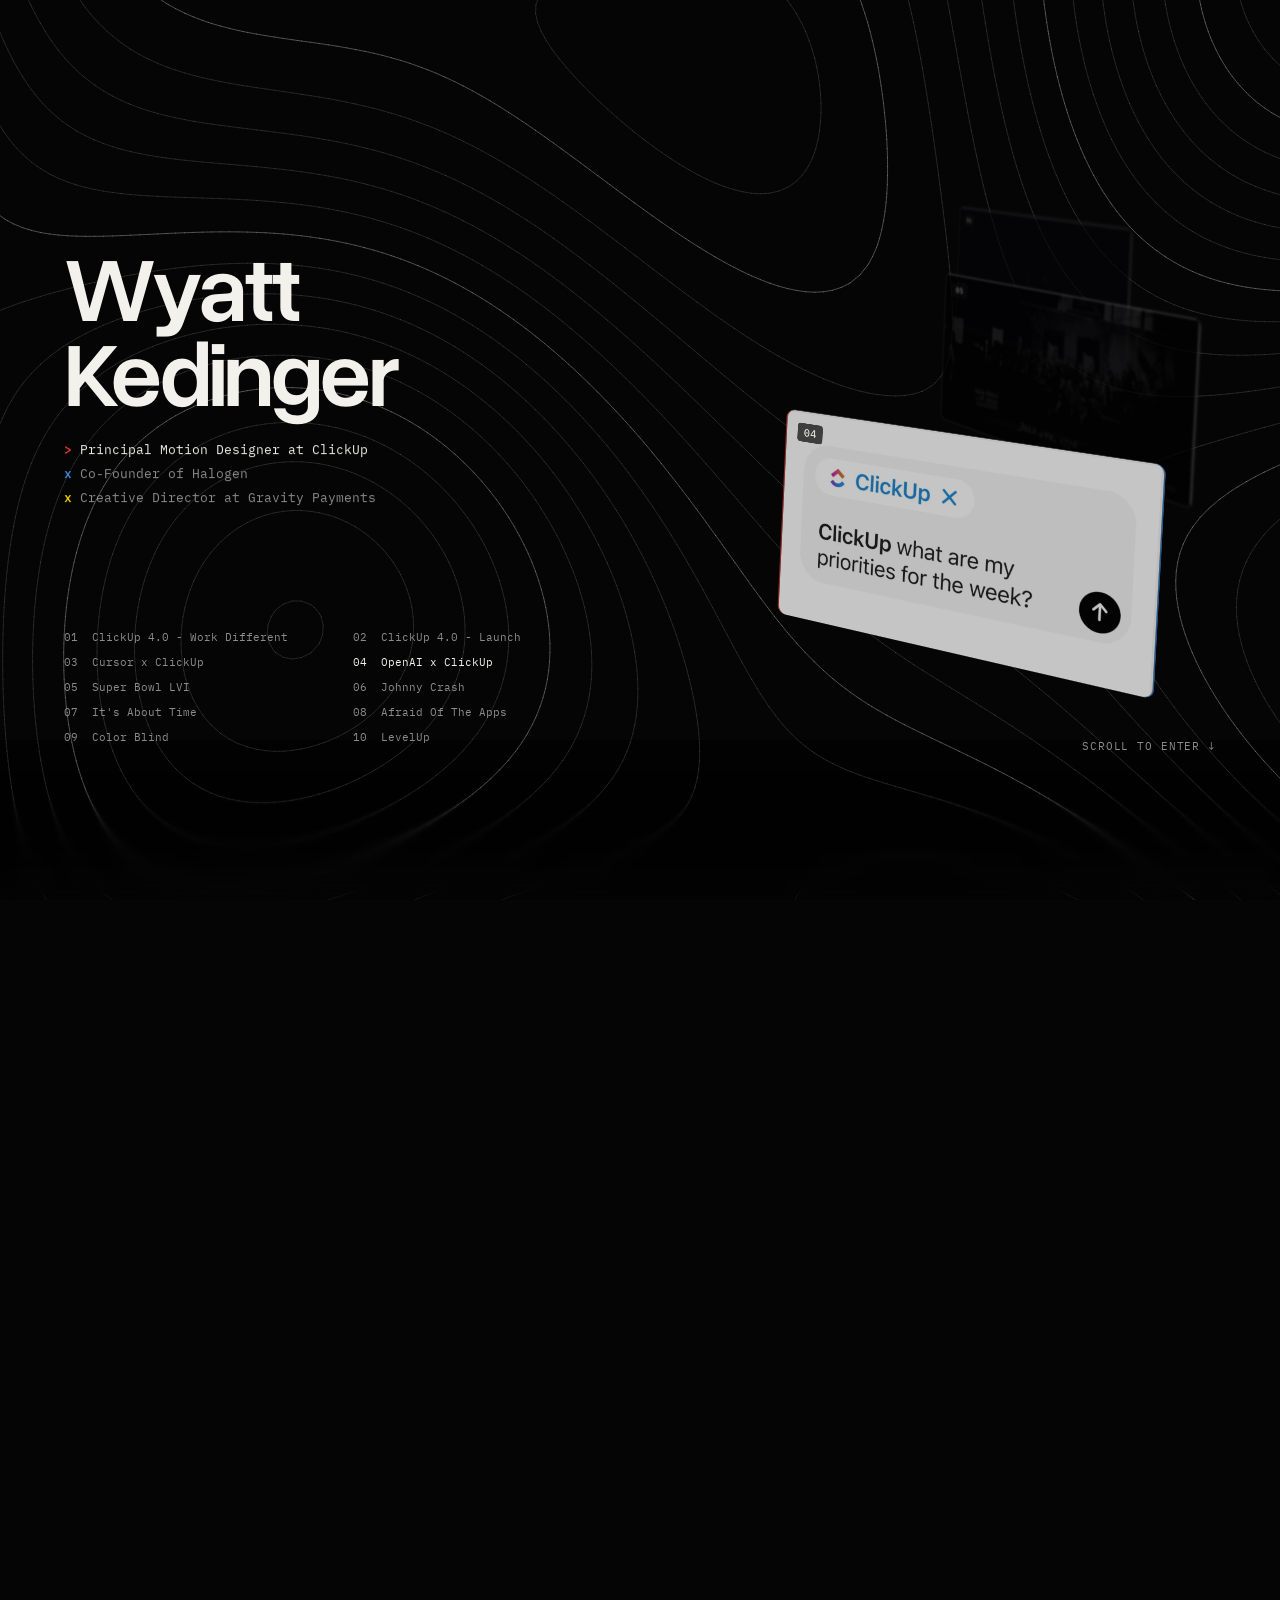
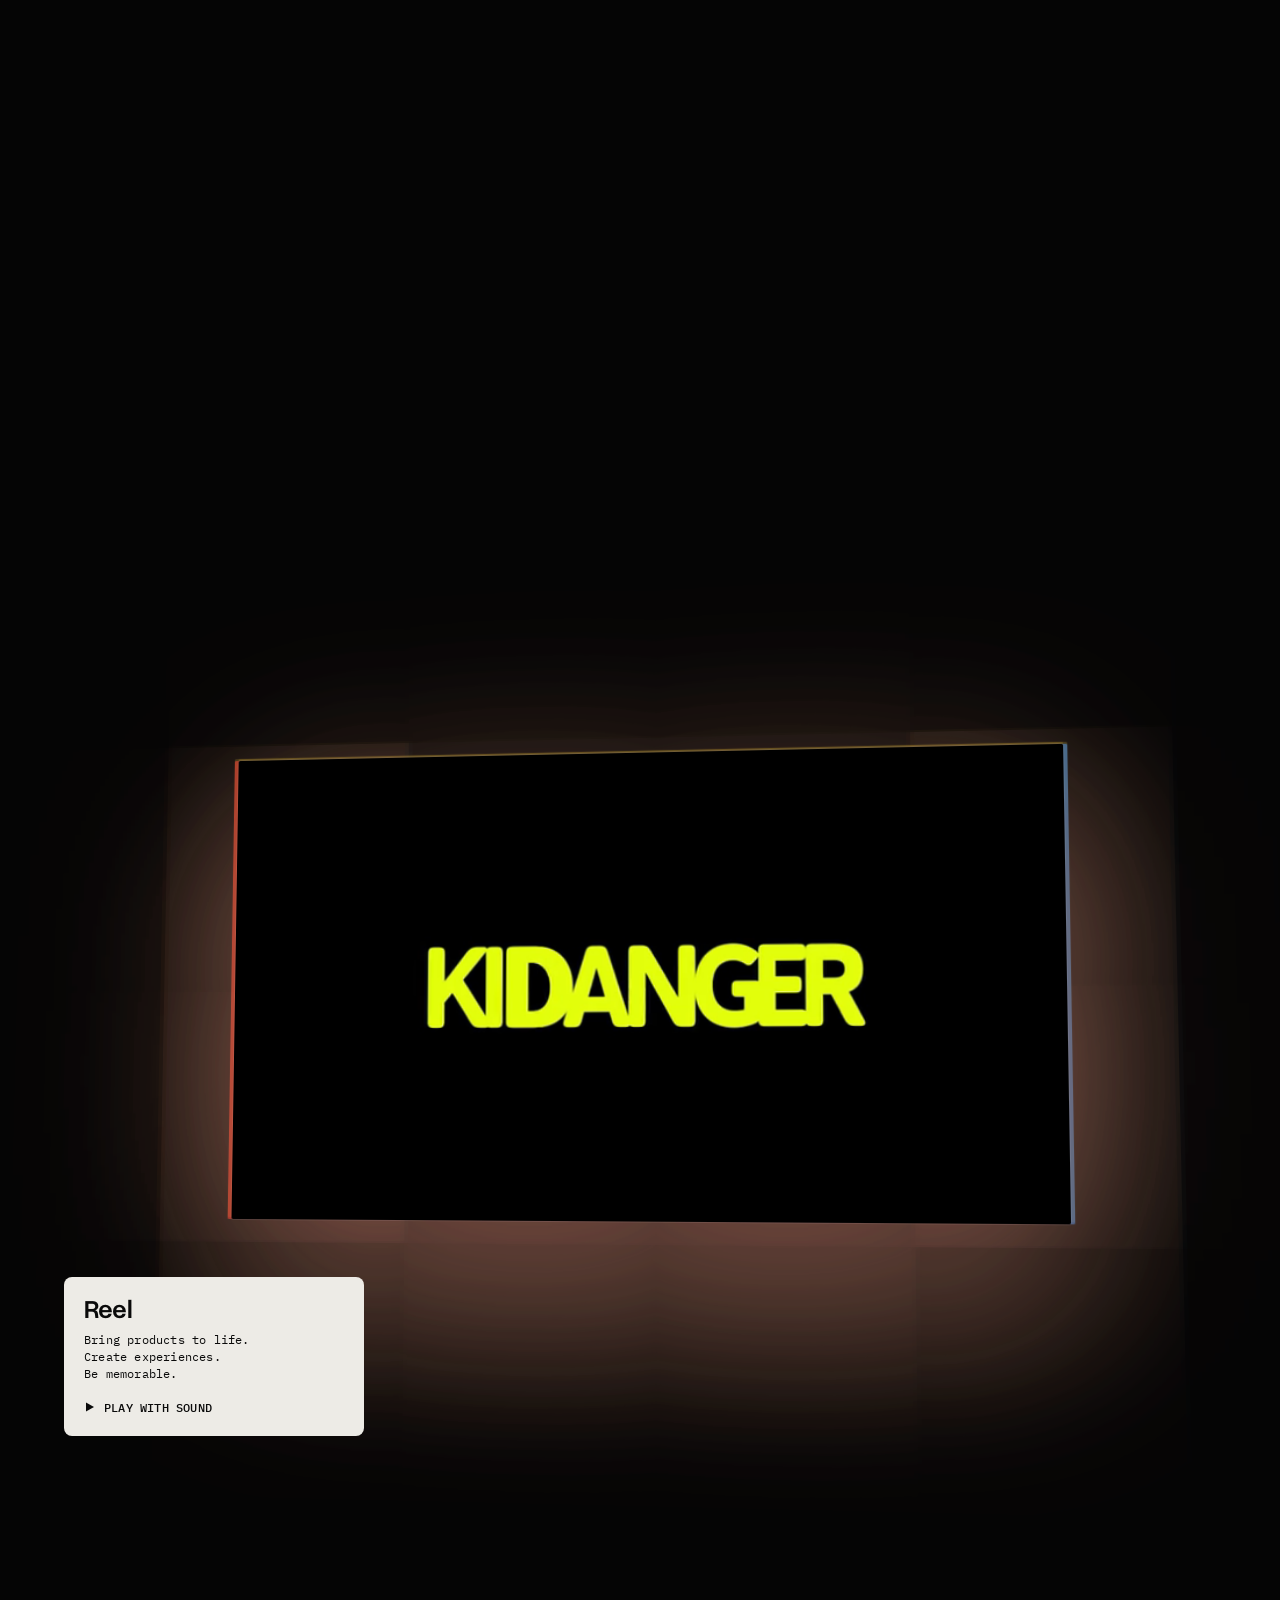
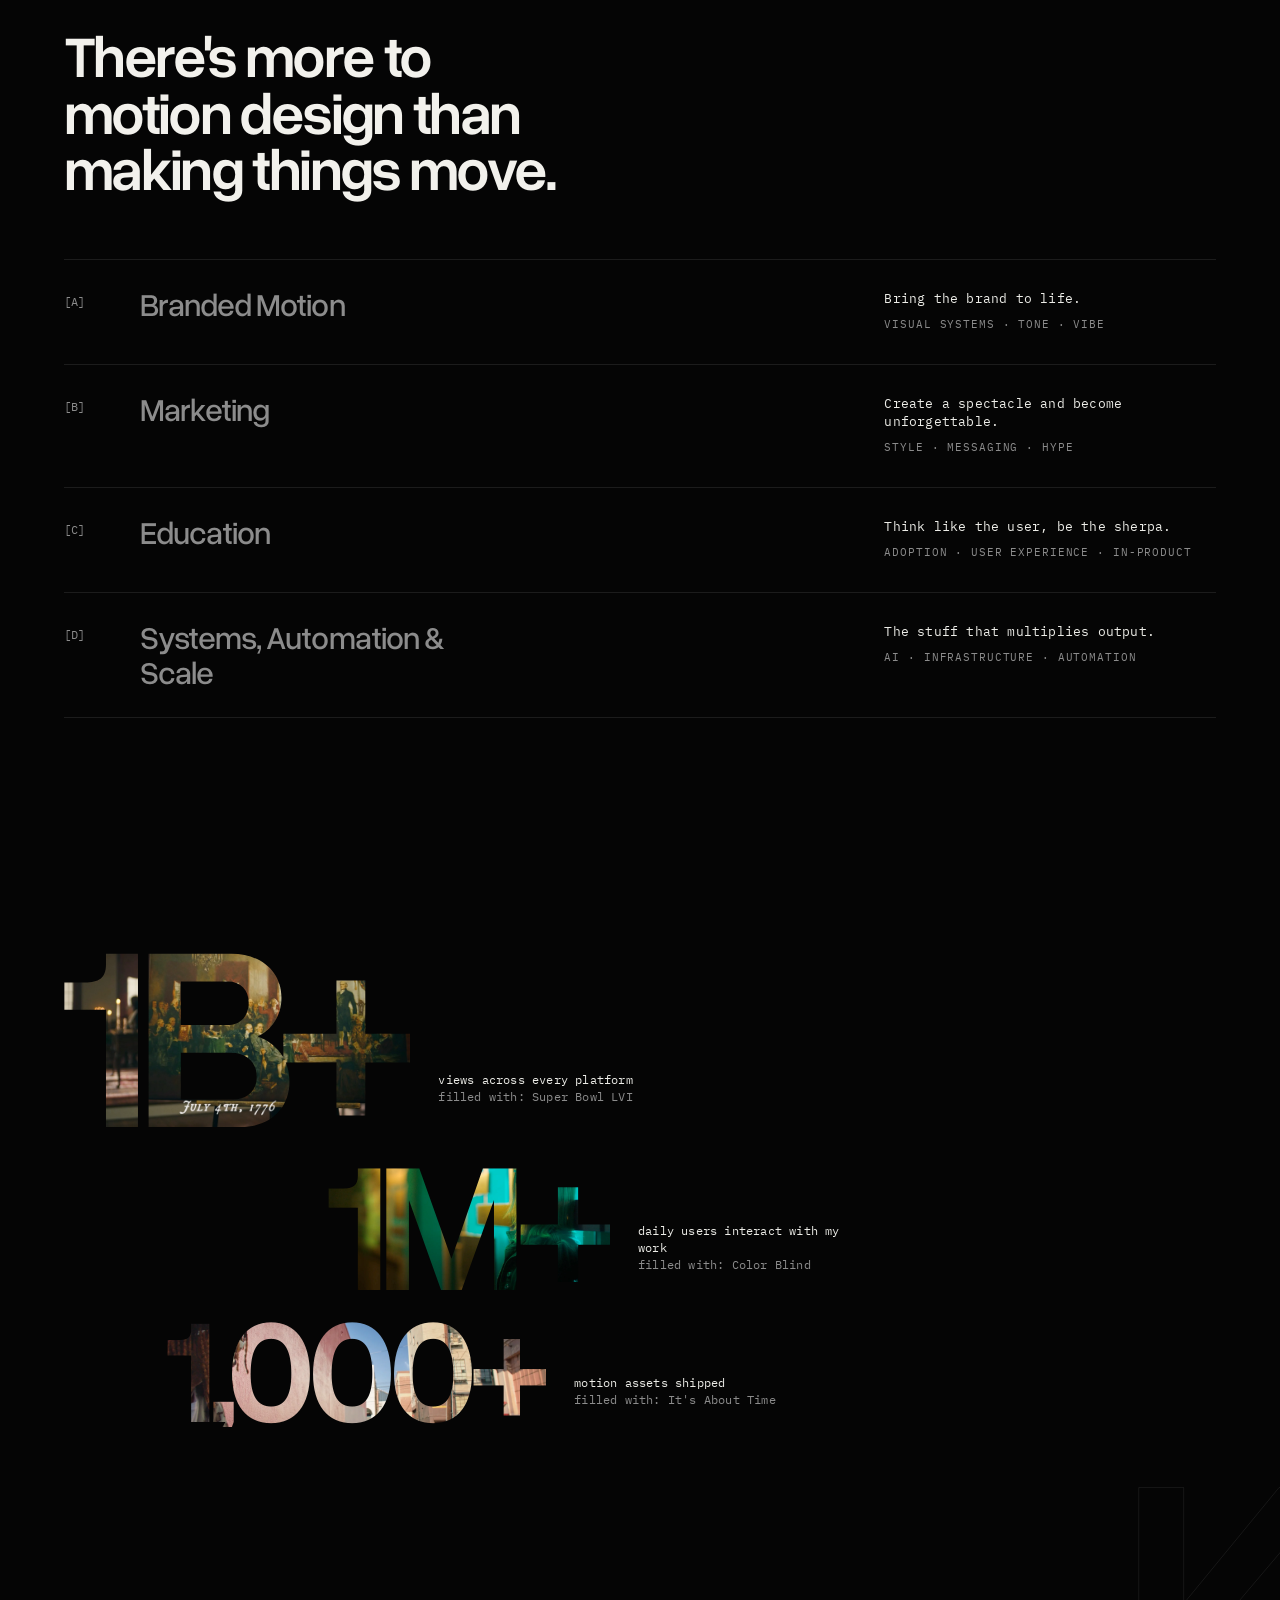
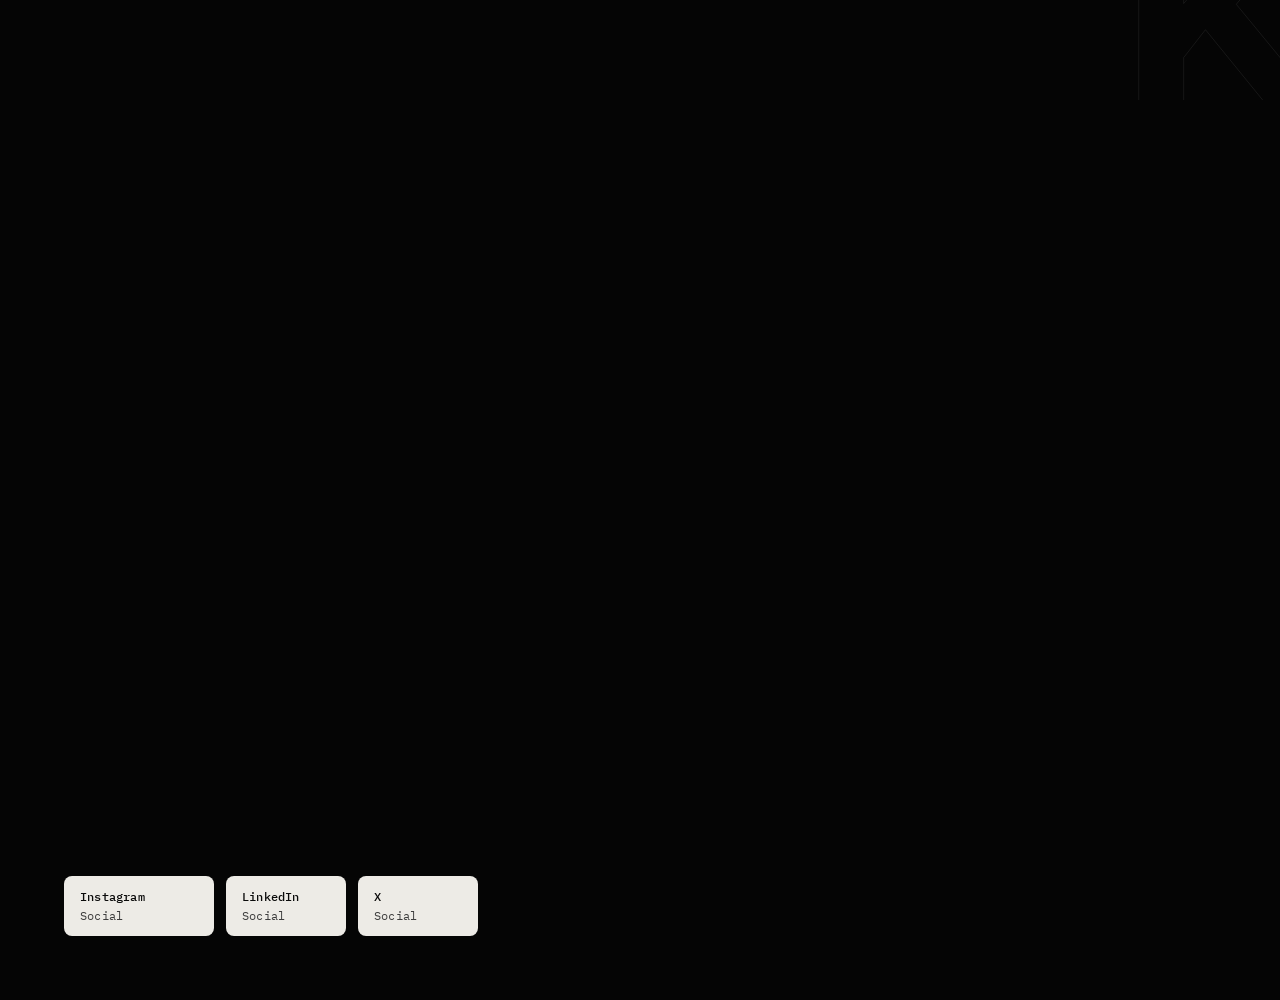
==== commit 58a593aa: "Preview: hero tiles as prints in a dark room Unlit tiles sit dim and monochrome; the lit one eases i" ====
--- a/preview/index.html
+++ b/preview/index.html
@@ -1 +1 @@
-<!DOCTYPE html><html data-wf-domain="www.wyattkedinger.com" data-wf-page="696c6ad5186a173d71128969" data-wf-site="696c6ad3186a173d71128921" lang="en"><head><meta charset="utf-8"><title>Wyatt K.</title><meta content="Wyatt Kedinger&#x27;s Portfolio" name="description"><meta content="Wyatt K." property="og:title"><meta content="Wyatt Kedinger&#x27;s Portfolio" property="og:description"><meta content="Wyatt K." name="twitter:title"><meta content="Wyatt Kedinger&#x27;s Portfolio" name="twitter:description"><meta property="og:type" content="website"><meta content="summary_large_image" name="twitter:card"><meta content="width=device-width,initial-scale=1" name="viewport"><link href="/css/webflow.css?v=21" rel="stylesheet" type="text/css"><link href="css/site.css?v=28" rel="stylesheet"><style>html.w-mod-js:not(.w-mod-ix3) :is(:is(.alert_card,.alert_card) .image,:is(.alert_card,.alert_card) .text-size-regular,.image-parallax,:is(.footer_link,.footer_link) .heading-style-h4,:is(.btn-wrap,.btn-wrap) .btn-bg,:is(.btn-wrap,.btn-wrap) .text-size-regular,:is(.btn-wrap,.btn-wrap) .btn_img,.faq_item .faq_wrap,.faq_item .faq_icon,:is(.services_item,.services_item) .services_number,:is(.services_item,.services_item) .services_tags,:is(.projects_card,.projects_card) .image,:is(.projects_card,.projects_card) .client-logo,:is(.projects_card,.projects_card) .client-logo-wrap,.hero_component :is(.heading,.hero_card),.brand-reveal .copyright,.brand-reveal .heading-style-h1,.brand-reveal,.showreel-wrap){visibility:hidden!important}@media not all and (max-width:479px) and (min-width:0px){@media not all and (max-width:767px) and (min-width:480px){@media not all and (max-width:991px) and (min-width:768px){html.w-mod-js:not(.w-mod-ix3) :is(.footer_component){visibility:hidden!important}}}}</style><script type="text/javascript">!function(o,c){var n=c.documentElement,t=" w-mod-";n.className+=t+"js",("ontouchstart"in o||o.DocumentTouch&&c instanceof DocumentTouch)&&(n.className+=t+"touch")}(window,document)</script><link href="/media/Favicon.jpg" rel="shortcut icon" type="image/x-icon"><link href="/media/TV_runner-webclip.jpeg" rel="apple-touch-icon"><script type="application/ld+json">{"@context":"https://schema.org","@type":"Person","name":"Wyatt Kedinger","jobTitle":"Principal Motion Designer","url":"https://www.wyattkedinger.com/","sameAs":["https://www.instagram.com/ked.danger","https://www.linkedin.com/in/wyattkedinger/","https://x.com/wyattkedinger"]}</script> <link rel="stylesheet" href="/js/lenis.css"> <script src="/js/lenis.min.js"></script> <meta name="format-detection" content="telephone=no"><link href="morph/morph.css?v=28" rel="stylesheet"><link rel="preload" as="image" href="/images/works/clickup-4-work-different-960.webp" fetchpriority="high"><link rel="preload" as="image" href="/images/works/clickup-4-launch-960.webp" fetchpriority="high"><link rel="preload" as="image" href="/images/works/cursor-x-clickup-960.webp" fetchpriority="high"><link rel="preload" as="image" href="/images/works/openai-x-clickup-960.webp" fetchpriority="high"><link rel="preload" as="font" type="font/woff2" href="/fonts/plex-mono-400.woff2" crossorigin><meta name="robots" content="noindex"/></head><body><div class="page-wrapper"><canvas class="room-field" aria-hidden="true"></canvas><header class="room-bar"><span class="room-bar_label" aria-live="polite">Room 01 — Works</span><nav class="room-bar_right" aria-label="Site"><a href="https://youtu.be/hs1KkIHInE4" data-reel="hs1KkIHInE4">Reel</a><a href="#exit" data-exit>Contact</a></nav></header><div class="global-styles w-embed"><style>body{-webkit-font-smoothing:antialiased;-moz-osx-font-smoothing:grayscale;font-smoothing:antialiased;text-rendering:optimizeLegibility}[tabindex]:focus-visible,input[type=file]:focus-visible{outline:.125rem solid #4d65ff;outline-offset:0.125rem}.inherit-color *{color:inherit}.w-richtext>:not(div):first-child,.w-richtext>div:first-child>:first-child{margin-top:0!important}.w-richtext ol li:last-child,.w-richtext ul li:last-child,.w-richtext>:last-child{margin-bottom:0!important}.container-large,.container-medium,.container-small{margin-right:auto!important;margin-left:auto!important}.text-style-3lines{display:-webkit-box;overflow:hidden;-webkit-line-clamp:3;-webkit-box-orient:vertical}.text-style-2lines{display:-webkit-box;overflow:hidden;-webkit-line-clamp:2;-webkit-box-orient:vertical}.display-inlineflex{display:inline-flex}.hide{display:none!important}@media screen and (max-width:991px){.hide,.hide-tablet{display:none!important}}@media screen and (max-width:767px){.hide-mobile-landscape{display:none!important}}@media screen and (max-width:479px){.hide-mobile{display:none!important}}.margin-0{margin:0!important}.padding-0{padding:0!important}.spacing-clean{padding:0!important;margin:0!important}.margin-top{margin-right:0!important;margin-bottom:0!important;margin-left:0!important}.padding-top{padding-right:0!important;padding-bottom:0!important;padding-left:0!important}.margin-right{margin-top:0!important;margin-bottom:0!important;margin-left:0!important}.padding-right{padding-top:0!important;padding-bottom:0!important;padding-left:0!important}.margin-bottom{margin-top:0!important;margin-right:0!important;margin-left:0!important}.padding-bottom{padding-top:0!important;padding-right:0!important;padding-left:0!important}.margin-left{margin-top:0!important;margin-right:0!important;margin-bottom:0!important}.padding-left{padding-top:0!important;padding-right:0!important;padding-bottom:0!important}.margin-horizontal{margin-top:0!important;margin-bottom:0!important}.padding-horizontal{padding-top:0!important;padding-bottom:0!important}.margin-vertical{margin-right:0!important;margin-left:0!important}.padding-vertical{padding-right:0!important;padding-left:0!important}.alert_content{display:-webkit-box;-webkit-line-clamp:3;-webkit-box-orient:vertical}.menu-open{overflow-x:hidden}.alert-open{overflow-x:hidden}::-webkit-scrollbar{display:none}</style></div><div style="--blur:1rem;--ratio:2" class="progressive-blur_wrap"><div style="--i:6" class="progressive-blur_panel is-1"></div><div style="--i:5" class="progressive-blur_panel is-2"></div><div style="--i:4" class="progressive-blur_panel is-3"></div><div style="--i:3" class="progressive-blur_panel is-4"></div><div style="--i:2" class="progressive-blur_panel is-5"></div><div style="--i:1" class="progressive-blur_panel is-6"></div><div style="--i:1" class="progressive-blur_panel is-7"></div><div style="--i:1" class="progressive-blur_panel is-8"></div><div style="--i:1" class="progressive-blur_panel is-9"></div><div style="--i:1" class="progressive-blur_panel is-10"></div></div><main class="main-wrapper"><div class="morph-pin" data-room="Room 01 — Works"><div class="morph-sticky"><div id="morph-root"></div></div></div><section class="room room-proj" id="reel" data-room="Room 02 — Reel" data-bar="nav"> <div class="proj"> <a class="proj_screen" href="https://youtu.be/hs1KkIHInE4" data-reel="hs1KkIHInE4" aria-label="Play the reel with sound"> <video data-lazy muted loop playsinline preload="none" poster="/media/REEL_V01_poster.0000000.jpg"><source data-src="/media/REEL_V01_mp4.mp4" type="video/mp4"><source data-src="/media/REEL_V01_webm.webm" type="video/webm"></video> </a> </div> <div class="placard proj_label"> <h2 class="placard_title">Reel</h2> <span>Bring products to life.<br>Create experiences.<br>Be memorable.</span> <a class="placard_link" href="https://youtu.be/hs1KkIHInE4" data-reel="hs1KkIHInE4"><svg width="12" height="12" viewBox="0 0 12 12" aria-hidden="true"><path d="M2 1.5v9l8-4.5z" fill="currentColor"/></svg>Play with sound</a> </div> </section> <section class="room room-approach" id="approach" data-room="Room 03 — Approach" data-bar="nav"> <h2 class="room_statement">There's more to motion design than making things move.</h2> <ol class="approach_list"> <li class="approach_row" data-k="0"> <span class="approach_n">[A]</span> <span class="approach_name">Branded Motion</span> <span class="approach_slot"><span class="approach_card"><video data-lazy data-manual muted loop playsinline preload="none" poster="/media/BRAND_V01_1_poster.0000000.jpg"><source data-src="/media/BRAND_V01_1_mp4.mp4" type="video/mp4"><source data-src="/media/BRAND_V01_1_webm.webm" type="video/webm"></video></span></span> <span class="approach_text"><span class="approach_desc">Bring the brand to life.</span><span class="approach_tags">Visual systems · Tone · Vibe</span></span> </li> <li class="approach_row" data-k="1"> <span class="approach_n">[B]</span> <span class="approach_name">Marketing</span> <span class="approach_slot"><span class="approach_card" style="aspect-ratio:406/720"><video data-lazy data-manual muted loop playsinline preload="none" poster="/media/homepage3_poster.0000000.jpg"><source data-src="/media/homepage3_mp4.mp4" type="video/mp4"><source data-src="/media/homepage3_webm.webm" type="video/webm"></video></span></span> <span class="approach_text"><span class="approach_desc">Create a spectacle and become unforgettable.</span><span class="approach_tags">Style · Messaging · Hype</span></span> </li> <li class="approach_row" data-k="2"> <span class="approach_n">[C]</span> <span class="approach_name">Education</span> <span class="approach_slot"><span class="approach_card"><video data-lazy data-manual muted loop playsinline preload="none" poster="/media/EDUCATION_V01_poster.0000000.jpg"><source data-src="/media/EDUCATION_V01_mp4.mp4" type="video/mp4"><source data-src="/media/EDUCATION_V01_webm.webm" type="video/webm"></video></span></span> <span class="approach_text"><span class="approach_desc">Think like the user, be the sherpa.</span><span class="approach_tags">Adoption · User experience · In-product</span></span> </li> <li class="approach_row" data-k="3"> <span class="approach_n">[D]</span> <span class="approach_name">Systems, Automation &amp; Scale</span> <span class="approach_slot"><span class="approach_card"><video data-lazy data-manual muted loop playsinline preload="none" poster="/media/AUTOMATION_V02_poster.0000000.jpg"><source data-src="/media/AUTOMATION_V02_mp4.mp4" type="video/mp4"><source data-src="/media/AUTOMATION_V02_webm.webm" type="video/webm"></video></span></span> <span class="approach_text"><span class="approach_desc">The stuff that multiplies output.</span><span class="approach_tags">AI · Infrastructure · Automation</span></span> </li> </ol> </section> <section class="room room-reach" id="reach" data-room="Room 04 — Reach" data-bar="text:The numbers are cut from the work"> <div class="reach"> <div class="reach_row"> <span class="reach_fig reach_fig-1" aria-hidden="true" data-count="1000000000">1B+</span> <p class="reach_cap"><span class="sr-only">1B+ </span>views across every platform<br><span class="reach_src">filled with: Super Bowl LVI</span></p> </div> <div class="reach_row reach_row-2"> <span class="reach_fig reach_fig-2" aria-hidden="true" data-count="1000000">1M+</span> <p class="reach_cap"><span class="sr-only">1M+ </span>daily users interact with my work<br><span class="reach_src">filled with: Color Blind</span></p> </div> <div class="reach_row reach_row-3"> <span class="reach_fig reach_fig-3" aria-hidden="true" data-count="1000">1,000+</span> <p class="reach_cap"><span class="sr-only">1,000+ </span>motion assets shipped<br><span class="reach_src">filled with: It's About Time</span></p> </div> </div> <span class="reach_ghost" aria-hidden="true">K</span> </section> <section class="room room-exit" id="exit" data-room="Exit" data-bar="text:© Wyatt Kedinger"> <h2 class="exit_name"><span class="sr-only">Wyatt K</span></h2> <nav class="exit_links" aria-label="Contact"> <a class="placard placard-link" href="https://www.instagram.com/ked.danger"><span class="placard_t">Instagram</span><span class="placard_s">Social</span></a> <a class="placard placard-link" href="https://www.linkedin.com/in/wyattkedinger/"><span class="placard_t">LinkedIn</span><span class="placard_s">Social</span></a> <a class="placard placard-link" href="https://x.com/wyattkedinger"><span class="placard_t">X</span><span class="placard_s">Social</span></a> </nav> </section> </main></div><script src="/js/gsap.min.js" type="text/javascript"></script><script src="/js/ScrollTrigger.min.js" type="text/javascript"></script><script src="/js/SplitText.min.js" type="text/javascript"></script><script type="text/javascript">gsap.registerPlugin(ScrollTrigger,SplitText)</script><script>const lenis=new Lenis;window.lenis=lenis,lenis.on("scroll",ScrollTrigger.update),gsap.ticker.add(e=>{lenis.raf(1e3*e)}),gsap.ticker.lagSmoothing(0)</script> <style>.wk-wrap{position:absolute;inset:0;overflow:hidden;pointer-events:none;z-index:0}.wk-l{position:absolute;left:0;right:0;bottom:0;background-image:var(--wk-img);background-repeat:no-repeat;background-size:cover}.wk-back{height:62%;opacity:.5;transform:translate3d(0,25px,0) scaleX(-1);filter:blur(3px);will-change:transform,filter;background-position:center bottom}.wk-front{height:60%;transform-origin:31.25% 0%;filter:blur(0);will-change:transform,filter;z-index:1;background-position:left bottom}@media (prefers-reduced-motion:reduce){.wk-front{transform:translate3d(18.75%,-22px,0) scale(1.6)!important}}</style> <style>a.btn-wrap[href="/contact"],a.credits_link[href*=lucas-gusso],a.credits_link[href="/changelog"],a.credits_link[href="/license"],a.credits_link[href="/style-guide"],a.footer_link[href="/about"],a.footer_link[href="/contact"],a.menu_link[href="/about"],a.menu_link[href="/blog"],a.menu_link[href="/contact"],a[href="/notifications"]{display:none!important}</style> <script src="/js/vendor/react.production.min.js"></script><script src="/js/vendor/react-dom.production.min.js"></script><script src="morph/works.js?v=28"></script><script src="/morph/boot.js?v=21"></script><script src="morph/morph.js?v=28"></script><script src="js/room.js?v=28"></script><script src="js/site.js?v=28"></script></body></html>+<!DOCTYPE html><html data-wf-domain="www.wyattkedinger.com" data-wf-page="696c6ad5186a173d71128969" data-wf-site="696c6ad3186a173d71128921" lang="en"><head><meta charset="utf-8"><title>Wyatt K.</title><meta content="Wyatt Kedinger&#x27;s Portfolio" name="description"><meta content="Wyatt K." property="og:title"><meta content="Wyatt Kedinger&#x27;s Portfolio" property="og:description"><meta content="Wyatt K." name="twitter:title"><meta content="Wyatt Kedinger&#x27;s Portfolio" name="twitter:description"><meta property="og:type" content="website"><meta content="summary_large_image" name="twitter:card"><meta content="width=device-width,initial-scale=1" name="viewport"><link href="/css/webflow.css?v=21" rel="stylesheet" type="text/css"><link href="css/site.css?v=30" rel="stylesheet"><style>html.w-mod-js:not(.w-mod-ix3) :is(:is(.alert_card,.alert_card) .image,:is(.alert_card,.alert_card) .text-size-regular,.image-parallax,:is(.footer_link,.footer_link) .heading-style-h4,:is(.btn-wrap,.btn-wrap) .btn-bg,:is(.btn-wrap,.btn-wrap) .text-size-regular,:is(.btn-wrap,.btn-wrap) .btn_img,.faq_item .faq_wrap,.faq_item .faq_icon,:is(.services_item,.services_item) .services_number,:is(.services_item,.services_item) .services_tags,:is(.projects_card,.projects_card) .image,:is(.projects_card,.projects_card) .client-logo,:is(.projects_card,.projects_card) .client-logo-wrap,.hero_component :is(.heading,.hero_card),.brand-reveal .copyright,.brand-reveal .heading-style-h1,.brand-reveal,.showreel-wrap){visibility:hidden!important}@media not all and (max-width:479px) and (min-width:0px){@media not all and (max-width:767px) and (min-width:480px){@media not all and (max-width:991px) and (min-width:768px){html.w-mod-js:not(.w-mod-ix3) :is(.footer_component){visibility:hidden!important}}}}</style><script type="text/javascript">!function(o,c){var n=c.documentElement,t=" w-mod-";n.className+=t+"js",("ontouchstart"in o||o.DocumentTouch&&c instanceof DocumentTouch)&&(n.className+=t+"touch")}(window,document)</script><link href="/media/Favicon.jpg" rel="shortcut icon" type="image/x-icon"><link href="/media/TV_runner-webclip.jpeg" rel="apple-touch-icon"><script type="application/ld+json">{"@context":"https://schema.org","@type":"Person","name":"Wyatt Kedinger","jobTitle":"Principal Motion Designer","url":"https://www.wyattkedinger.com/","sameAs":["https://www.instagram.com/ked.danger","https://www.linkedin.com/in/wyattkedinger/","https://x.com/wyattkedinger"]}</script> <link rel="stylesheet" href="/js/lenis.css"> <script src="/js/lenis.min.js"></script> <meta name="format-detection" content="telephone=no"><link href="morph/morph.css?v=30" rel="stylesheet"><link rel="preload" as="image" href="/images/works/clickup-4-work-different-960.webp" fetchpriority="high"><link rel="preload" as="image" href="/images/works/clickup-4-launch-960.webp" fetchpriority="high"><link rel="preload" as="image" href="/images/works/cursor-x-clickup-960.webp" fetchpriority="high"><link rel="preload" as="image" href="/images/works/openai-x-clickup-960.webp" fetchpriority="high"><link rel="preload" as="font" type="font/woff2" href="/fonts/plex-mono-400.woff2" crossorigin><meta name="robots" content="noindex"/></head><body><div class="page-wrapper"><canvas class="room-field" aria-hidden="true"></canvas><header class="room-bar"><span class="room-bar_label" aria-live="polite">Room 01 — Works</span><nav class="room-bar_right" aria-label="Site"><a href="https://youtu.be/hs1KkIHInE4" data-reel="hs1KkIHInE4">Reel</a><a href="#exit" data-exit>Contact</a></nav></header><div class="global-styles w-embed"><style>body{-webkit-font-smoothing:antialiased;-moz-osx-font-smoothing:grayscale;font-smoothing:antialiased;text-rendering:optimizeLegibility}[tabindex]:focus-visible,input[type=file]:focus-visible{outline:.125rem solid #4d65ff;outline-offset:0.125rem}.inherit-color *{color:inherit}.w-richtext>:not(div):first-child,.w-richtext>div:first-child>:first-child{margin-top:0!important}.w-richtext ol li:last-child,.w-richtext ul li:last-child,.w-richtext>:last-child{margin-bottom:0!important}.container-large,.container-medium,.container-small{margin-right:auto!important;margin-left:auto!important}.text-style-3lines{display:-webkit-box;overflow:hidden;-webkit-line-clamp:3;-webkit-box-orient:vertical}.text-style-2lines{display:-webkit-box;overflow:hidden;-webkit-line-clamp:2;-webkit-box-orient:vertical}.display-inlineflex{display:inline-flex}.hide{display:none!important}@media screen and (max-width:991px){.hide,.hide-tablet{display:none!important}}@media screen and (max-width:767px){.hide-mobile-landscape{display:none!important}}@media screen and (max-width:479px){.hide-mobile{display:none!important}}.margin-0{margin:0!important}.padding-0{padding:0!important}.spacing-clean{padding:0!important;margin:0!important}.margin-top{margin-right:0!important;margin-bottom:0!important;margin-left:0!important}.padding-top{padding-right:0!important;padding-bottom:0!important;padding-left:0!important}.margin-right{margin-top:0!important;margin-bottom:0!important;margin-left:0!important}.padding-right{padding-top:0!important;padding-bottom:0!important;padding-left:0!important}.margin-bottom{margin-top:0!important;margin-right:0!important;margin-left:0!important}.padding-bottom{padding-top:0!important;padding-right:0!important;padding-left:0!important}.margin-left{margin-top:0!important;margin-right:0!important;margin-bottom:0!important}.padding-left{padding-top:0!important;padding-right:0!important;padding-bottom:0!important}.margin-horizontal{margin-top:0!important;margin-bottom:0!important}.padding-horizontal{padding-top:0!important;padding-bottom:0!important}.margin-vertical{margin-right:0!important;margin-left:0!important}.padding-vertical{padding-right:0!important;padding-left:0!important}.alert_content{display:-webkit-box;-webkit-line-clamp:3;-webkit-box-orient:vertical}.menu-open{overflow-x:hidden}.alert-open{overflow-x:hidden}::-webkit-scrollbar{display:none}</style></div><div style="--blur:1rem;--ratio:2" class="progressive-blur_wrap"><div style="--i:6" class="progressive-blur_panel is-1"></div><div style="--i:5" class="progressive-blur_panel is-2"></div><div style="--i:4" class="progressive-blur_panel is-3"></div><div style="--i:3" class="progressive-blur_panel is-4"></div><div style="--i:2" class="progressive-blur_panel is-5"></div><div style="--i:1" class="progressive-blur_panel is-6"></div><div style="--i:1" class="progressive-blur_panel is-7"></div><div style="--i:1" class="progressive-blur_panel is-8"></div><div style="--i:1" class="progressive-blur_panel is-9"></div><div style="--i:1" class="progressive-blur_panel is-10"></div></div><main class="main-wrapper"><div class="morph-pin" data-room="Room 01 — Works"><div class="morph-sticky"><div id="morph-root"></div></div></div><section class="room room-proj" id="reel" data-room="Room 02 — Reel" data-bar="nav"> <div class="proj"> <a class="proj_screen" href="https://youtu.be/hs1KkIHInE4" data-reel="hs1KkIHInE4" aria-label="Play the reel with sound"> <video data-lazy muted loop playsinline preload="none" poster="/media/REEL_V01_poster.0000000.jpg"><source data-src="/media/REEL_V01_mp4.mp4" type="video/mp4"><source data-src="/media/REEL_V01_webm.webm" type="video/webm"></video> </a> </div> <div class="placard proj_label"> <h2 class="placard_title">Reel</h2> <span>Bring products to life.<br>Create experiences.<br>Be memorable.</span> <a class="placard_link" href="https://youtu.be/hs1KkIHInE4" data-reel="hs1KkIHInE4"><svg width="12" height="12" viewBox="0 0 12 12" aria-hidden="true"><path d="M2 1.5v9l8-4.5z" fill="currentColor"/></svg>Play with sound</a> </div> </section> <section class="room room-approach" id="approach" data-room="Room 03 — Approach" data-bar="nav"> <h2 class="room_statement">There's more to motion design than making things move.</h2> <ol class="approach_list"> <li class="approach_row" data-k="0"> <span class="approach_n">[A]</span> <span class="approach_name">Branded Motion</span> <span class="approach_slot"><span class="approach_card"><video data-lazy data-manual muted loop playsinline preload="none" poster="/media/BRAND_V01_1_poster.0000000.jpg"><source data-src="/media/BRAND_V01_1_mp4.mp4" type="video/mp4"><source data-src="/media/BRAND_V01_1_webm.webm" type="video/webm"></video></span></span> <span class="approach_text"><span class="approach_desc">Bring the brand to life.</span><span class="approach_tags">Visual systems · Tone · Vibe</span></span> </li> <li class="approach_row" data-k="1"> <span class="approach_n">[B]</span> <span class="approach_name">Marketing</span> <span class="approach_slot"><span class="approach_card" style="aspect-ratio:406/720"><video data-lazy data-manual muted loop playsinline preload="none" poster="/media/homepage3_poster.0000000.jpg"><source data-src="/media/homepage3_mp4.mp4" type="video/mp4"><source data-src="/media/homepage3_webm.webm" type="video/webm"></video></span></span> <span class="approach_text"><span class="approach_desc">Create a spectacle and become unforgettable.</span><span class="approach_tags">Style · Messaging · Hype</span></span> </li> <li class="approach_row" data-k="2"> <span class="approach_n">[C]</span> <span class="approach_name">Education</span> <span class="approach_slot"><span class="approach_card"><video data-lazy data-manual muted loop playsinline preload="none" poster="/media/EDUCATION_V01_poster.0000000.jpg"><source data-src="/media/EDUCATION_V01_mp4.mp4" type="video/mp4"><source data-src="/media/EDUCATION_V01_webm.webm" type="video/webm"></video></span></span> <span class="approach_text"><span class="approach_desc">Think like the user, be the sherpa.</span><span class="approach_tags">Adoption · User experience · In-product</span></span> </li> <li class="approach_row" data-k="3"> <span class="approach_n">[D]</span> <span class="approach_name">Systems, Automation &amp; Scale</span> <span class="approach_slot"><span class="approach_card"><video data-lazy data-manual muted loop playsinline preload="none" poster="/media/AUTOMATION_V02_poster.0000000.jpg"><source data-src="/media/AUTOMATION_V02_mp4.mp4" type="video/mp4"><source data-src="/media/AUTOMATION_V02_webm.webm" type="video/webm"></video></span></span> <span class="approach_text"><span class="approach_desc">The stuff that multiplies output.</span><span class="approach_tags">AI · Infrastructure · Automation</span></span> </li> </ol> </section> <section class="room room-reach" id="reach" data-room="Room 04 — Reach" data-bar="text:The numbers are cut from the work"> <div class="reach"> <div class="reach_row"> <span class="reach_fig reach_fig-1" aria-hidden="true" data-count="1000000000">1B+</span> <p class="reach_cap"><span class="sr-only">1B+ </span>views across every platform<br><span class="reach_src">filled with: Super Bowl LVI</span></p> </div> <div class="reach_row reach_row-2"> <span class="reach_fig reach_fig-2" aria-hidden="true" data-count="1000000">1M+</span> <p class="reach_cap"><span class="sr-only">1M+ </span>daily users interact with my work<br><span class="reach_src">filled with: Color Blind</span></p> </div> <div class="reach_row reach_row-3"> <span class="reach_fig reach_fig-3" aria-hidden="true" data-count="1000">1,000+</span> <p class="reach_cap"><span class="sr-only">1,000+ </span>motion assets shipped<br><span class="reach_src">filled with: It's About Time</span></p> </div> </div> <span class="reach_ghost" aria-hidden="true">K</span> </section> <section class="room room-exit" id="exit" data-room="Exit" data-bar="text:© Wyatt Kedinger"> <h2 class="exit_name"><span class="sr-only">Wyatt K</span></h2> <nav class="exit_links" aria-label="Contact"> <a class="placard placard-link" href="https://www.instagram.com/ked.danger"><span class="placard_t">Instagram</span><span class="placard_s">Social</span></a> <a class="placard placard-link" href="https://www.linkedin.com/in/wyattkedinger/"><span class="placard_t">LinkedIn</span><span class="placard_s">Social</span></a> <a class="placard placard-link" href="https://x.com/wyattkedinger"><span class="placard_t">X</span><span class="placard_s">Social</span></a> </nav> </section> </main></div><script src="/js/gsap.min.js" type="text/javascript"></script><script src="/js/ScrollTrigger.min.js" type="text/javascript"></script><script src="/js/SplitText.min.js" type="text/javascript"></script><script type="text/javascript">gsap.registerPlugin(ScrollTrigger,SplitText)</script><script>const lenis=new Lenis;window.lenis=lenis,lenis.on("scroll",ScrollTrigger.update),gsap.ticker.add(e=>{lenis.raf(1e3*e)}),gsap.ticker.lagSmoothing(0)</script> <style>.wk-wrap{position:absolute;inset:0;overflow:hidden;pointer-events:none;z-index:0}.wk-l{position:absolute;left:0;right:0;bottom:0;background-image:var(--wk-img);background-repeat:no-repeat;background-size:cover}.wk-back{height:62%;opacity:.5;transform:translate3d(0,25px,0) scaleX(-1);filter:blur(3px);will-change:transform,filter;background-position:center bottom}.wk-front{height:60%;transform-origin:31.25% 0%;filter:blur(0);will-change:transform,filter;z-index:1;background-position:left bottom}@media (prefers-reduced-motion:reduce){.wk-front{transform:translate3d(18.75%,-22px,0) scale(1.6)!important}}</style> <style>a.btn-wrap[href="/contact"],a.credits_link[href*=lucas-gusso],a.credits_link[href="/changelog"],a.credits_link[href="/license"],a.credits_link[href="/style-guide"],a.footer_link[href="/about"],a.footer_link[href="/contact"],a.menu_link[href="/about"],a.menu_link[href="/blog"],a.menu_link[href="/contact"],a[href="/notifications"]{display:none!important}</style> <script src="/js/vendor/react.production.min.js"></script><script src="/js/vendor/react-dom.production.min.js"></script><script src="morph/works.js?v=30"></script><script src="/morph/boot.js?v=21"></script><script src="morph/morph.js?v=30"></script><script src="js/room.js?v=30"></script><script src="js/site.js?v=30"></script></body></html>
--- a/preview/morph/morph.css
+++ b/preview/morph/morph.css
@@ -1 +1 @@
-:root{--font-bebas:Overusedgrotesk, Arial, sans-serif;--font-space-grotesk:Overusedgrotesk, Arial, sans-serif;--font-geist-mono:"Plex Mono", ui-monospace, Menlo, monospace}.morph-pin{z-index:1;height:calc(100svh + 2900px);position:relative}.morph-sticky{height:100svh;position:sticky;top:0;overflow:hidden}.arthaus{-webkit-user-select:none;user-select:none;outline:none;width:100%;height:100svh;position:relative;overflow:hidden}.arthaus,.arthaus *,.arthaus :before,.arthaus :after{box-sizing:border-box}.arthaus.arthaus{background:0 0!important}.ah-settingsbtn,.ah-settings{display:none!important}.arthaus .ah-header,.arthaus .ah-frame,.arthaus .ah-rule,.arthaus .wk-tile-title,.arthaus .ah-vignette,.arthaus .ah-grain{display:none}.arthaus .ah-titleblock{top:clamp(104px,27vh,268px);left:clamp(20px,5vw,72px)}.arthaus .ah-title{letter-spacing:-.045em;color:#f2f1ec;text-transform:none;white-space:normal;font-family:Overusedgrotesk,Arial,sans-serif;font-size:clamp(54px,7.2vw,112px);font-weight:600;line-height:.92}.arthaus .ah-titlemeta{max-width:min(46vw,520px);margin-top:clamp(20px,3.2vh,30px)}.arthaus[data-open=false] .ah-titlemeta{max-width:min(46vw,520px)}.arthaus .wk-resume{flex-direction:column;gap:6px;margin:0;display:flex}.arthaus .wk-line{color:#8c8c8c;letter-spacing:0;font:400 13px/18px Plex Mono,ui-monospace,monospace}.arthaus .wk-line-main{color:#edede8}.arthaus .wk-mark{font-weight:500}.arthaus .wk-mark-1{color:#f24236}.arthaus .wk-mark-2{color:#3c91e6}.arthaus .wk-mark-3{color:#fcda00}.arthaus .ah-workname{letter-spacing:-.03em;color:#f2f1ec;margin:0 0 10px;font-family:Overusedgrotesk,Arial,sans-serif;font-size:clamp(28px,2.6vw,40px);font-weight:600;line-height:1}.arthaus .ah-workline{letter-spacing:.08em;text-transform:uppercase;color:#8c8c8c;font:400 11px/16px Plex Mono,ui-monospace,monospace}.arthaus .ah-workname+.ah-workline{color:#edede8;margin-bottom:4px}.arthaus .ah-close{color:#0a0a0a;letter-spacing:.06em;background:#edebe6;border:0;border-radius:8px;min-height:44px;margin-top:22px;padding:0 16px;font:500 12px/1 Plex Mono,ui-monospace,monospace}.arthaus .ah-close:hover{color:#3d3d3d;background:#f6f5f1}.arthaus .artwork-card{box-shadow:0 0 0 .5px var(--cardEdge), -3px 0 0 rgba(242, 66, 54, calc(.75 * var(--hv,0))), 3px 0 0 rgba(60, 145, 230, calc(.75 * var(--hv,0))), 0 40px 140px rgba(255, 120, 95, calc(.35 * var(--hv,0))), 0 calc(34px + var(--lift,0) * 82px) calc(90px + var(--lift,0) * 110px) -40px #000000bd;border-radius:2.2%/3.9%}.arthaus .artwork-edge-t,.arthaus .artwork-edge-r{background:#ffffff40}.artwork-video{z-index:2;pointer-events:auto;opacity:0;background:#000;border:0;width:100%;height:100%;animation:.5s .6s forwards artwork-video-in;position:absolute;inset:0}@keyframes artwork-video-in{to{opacity:1}}.arthaus .wk-placard{z-index:30;pointer-events:none;opacity:0;white-space:nowrap;color:#0a0a0a;will-change:transform, opacity;background:#edebe6;border-radius:8px;flex-direction:column;gap:3px;margin-top:-10px;padding:10px 14px 11px;font:400 11px/15px Plex Mono,ui-monospace,monospace;display:flex;position:absolute;top:0;left:0;box-shadow:0 12px 40px #00000080}.arthaus .wk-placard_t{font-weight:500}.arthaus .wk-placard_s{color:#3d3d3d}.arthaus[data-open=true] .wk-placard{display:none}.arthaus .wk-index{z-index:30;grid-template-columns:repeat(2,minmax(0,1fr));column-gap:40px;width:min(560px,42vw);margin:0;padding:0;list-style:none;display:grid;position:absolute;bottom:148px;left:clamp(20px,5vw,72px)}.arthaus .wk-index button{cursor:pointer;text-align:left;white-space:pre;text-overflow:ellipsis;color:#8c8c8c;pointer-events:auto;background:0 0;border:0;width:100%;padding:3px 0;font:400 11px/15px Plex Mono,ui-monospace,monospace;transition:color .3s;display:block;overflow:hidden}.arthaus .wk-index button:hover,.arthaus .wk-index button[aria-current=true]{color:#f2f1ec}.arthaus .wk-index button:focus-visible{outline-offset:2px;outline:1px solid #edede8}.arthaus[data-open=true] .wk-index{opacity:0;pointer-events:none}.arthaus .wk-index{transition:opacity .4s}@media (width<=759px){.arthaus .ah-titleblock{top:clamp(64px,10vh,96px)}.arthaus .ah-title{font-size:clamp(48px,14.5vw,64px)}.arthaus .ah-titlemeta,.arthaus[data-open=false] .ah-titlemeta{max-width:84vw}.arthaus .wk-line{font-size:11px;line-height:15px}.arthaus .wk-index{display:none}}@media (height<=760px){.arthaus .wk-index{display:none}}+:root{--font-bebas:Overusedgrotesk, Arial, sans-serif;--font-space-grotesk:Overusedgrotesk, Arial, sans-serif;--font-geist-mono:"Plex Mono", ui-monospace, Menlo, monospace}.morph-pin{z-index:1;height:calc(100svh + 2900px);position:relative}.morph-sticky{height:100svh;position:sticky;top:0;overflow:hidden}.arthaus{-webkit-user-select:none;user-select:none;outline:none;width:100%;height:100svh;position:relative;overflow:hidden}.arthaus,.arthaus *,.arthaus :before,.arthaus :after{box-sizing:border-box}.arthaus.arthaus{background:0 0!important}.ah-settingsbtn,.ah-settings{display:none!important}.arthaus .ah-header,.arthaus .ah-frame,.arthaus .ah-rule,.arthaus .wk-tile-title,.arthaus .ah-vignette,.arthaus .ah-grain{display:none}.arthaus .ah-titleblock{top:clamp(104px,27vh,268px);left:clamp(20px,5vw,72px)}.arthaus .ah-title{letter-spacing:-.045em;color:#f2f1ec;text-transform:none;white-space:normal;font-family:Overusedgrotesk,Arial,sans-serif;font-size:clamp(54px,7.2vw,112px);font-weight:600;line-height:.92}.arthaus .ah-titlemeta{max-width:min(46vw,520px);margin-top:clamp(20px,3.2vh,30px)}.arthaus[data-open=false] .ah-titlemeta{max-width:min(46vw,520px)}.arthaus .wk-resume{flex-direction:column;gap:6px;margin:0;display:flex}.arthaus .wk-line{color:#8c8c8c;letter-spacing:0;font:400 13px/18px Plex Mono,ui-monospace,monospace}.arthaus .wk-line-main{color:#edede8}.arthaus .wk-mark{font-weight:500}.arthaus .wk-mark-1{color:#f24236}.arthaus .wk-mark-2{color:#3c91e6}.arthaus .wk-mark-3{color:#fcda00}.arthaus .ah-workname{letter-spacing:-.03em;color:#f2f1ec;margin:0 0 10px;font-family:Overusedgrotesk,Arial,sans-serif;font-size:clamp(28px,2.6vw,40px);font-weight:600;line-height:1}.arthaus .ah-workline{letter-spacing:.08em;text-transform:uppercase;color:#8c8c8c;font:400 11px/16px Plex Mono,ui-monospace,monospace}.arthaus .ah-workname+.ah-workline{color:#edede8;margin-bottom:4px}.arthaus .ah-close{color:#0a0a0a;letter-spacing:.06em;background:#edebe6;border:0;border-radius:8px;min-height:44px;margin-top:22px;padding:0 16px;font:500 12px/1 Plex Mono,ui-monospace,monospace}.arthaus .ah-close:hover{color:#3d3d3d;background:#f6f5f1}.arthaus .artwork-card{box-shadow:0 0 0 1px rgba(150, 150, 150, calc(.32 + .3 * var(--lit,1))), -3px 0 0 rgba(242, 66, 54, calc(.75 * var(--lit,1))), 3px 0 0 rgba(60, 145, 230, calc(.75 * var(--lit,1)));border-radius:2.2%/3.9%}.arthaus .artwork-card>img,.arthaus .artwork-card .artwork-video{filter:grayscale(calc(1 - var(--lit,1))) brightness(calc(.2 + .8 * var(--lit,1))) contrast(calc(1.15 - .15 * var(--lit,1)))}.arthaus .artwork-edge-t,.arthaus .artwork-edge-r{background:#96969659}.arthaus .artwork-card:after{content:attr(data-n);z-index:3;pointer-events:none;color:rgba(237, 237, 232, calc(.55 + .45 * var(--lit,1)));letter-spacing:.04em;background:#0a0a0ab8;border-radius:6px;padding:.35em .6em;font:500 22px/1 Plex Mono,ui-monospace,monospace;position:absolute;top:5.5%;left:3.2%}.artwork-video{z-index:2;pointer-events:auto;opacity:0;background:#000;border:0;width:100%;height:100%;animation:.5s .6s forwards artwork-video-in;position:absolute;inset:0}@keyframes artwork-video-in{to{opacity:1}}.arthaus .wk-placard{z-index:30;pointer-events:none;opacity:0;white-space:nowrap;color:#0a0a0a;will-change:transform, opacity;background:#edebe6;border-radius:8px;flex-direction:column;gap:3px;margin-top:-10px;padding:10px 14px 11px;font:400 11px/15px Plex Mono,ui-monospace,monospace;display:flex;position:absolute;top:0;left:0;box-shadow:0 12px 40px #00000080}.arthaus .wk-placard_t{font-weight:500}.arthaus .wk-placard_s{color:#3d3d3d}.arthaus[data-open=true] .wk-placard{display:none}.arthaus .wk-index{z-index:30;grid-template-columns:repeat(2,minmax(0,1fr));column-gap:40px;width:min(560px,42vw);margin:0;padding:0;list-style:none;display:grid;position:absolute;bottom:148px;left:clamp(20px,5vw,72px)}.arthaus .wk-index button{cursor:pointer;text-align:left;white-space:pre;text-overflow:ellipsis;color:#8c8c8c;pointer-events:auto;background:0 0;border:0;width:100%;padding:3px 0;font:400 11px/15px Plex Mono,ui-monospace,monospace;transition:color .3s;display:block;overflow:hidden}.arthaus .wk-index button:hover,.arthaus .wk-index button[aria-current=true]{color:#f2f1ec}.arthaus .wk-index button:focus-visible{outline-offset:2px;outline:1px solid #edede8}.arthaus[data-open=true] .wk-index{opacity:0;pointer-events:none}.arthaus .wk-index{transition:opacity .4s}@media (width<=759px){.arthaus .ah-titleblock{top:clamp(64px,10vh,96px)}.arthaus .ah-title{font-size:clamp(48px,14.5vw,64px)}.arthaus .ah-titlemeta,.arthaus[data-open=false] .ah-titlemeta{max-width:84vw}.arthaus .wk-line{font-size:11px;line-height:15px}.arthaus .wk-index{display:none}}@media (height<=760px){.arthaus .wk-index{display:none}}
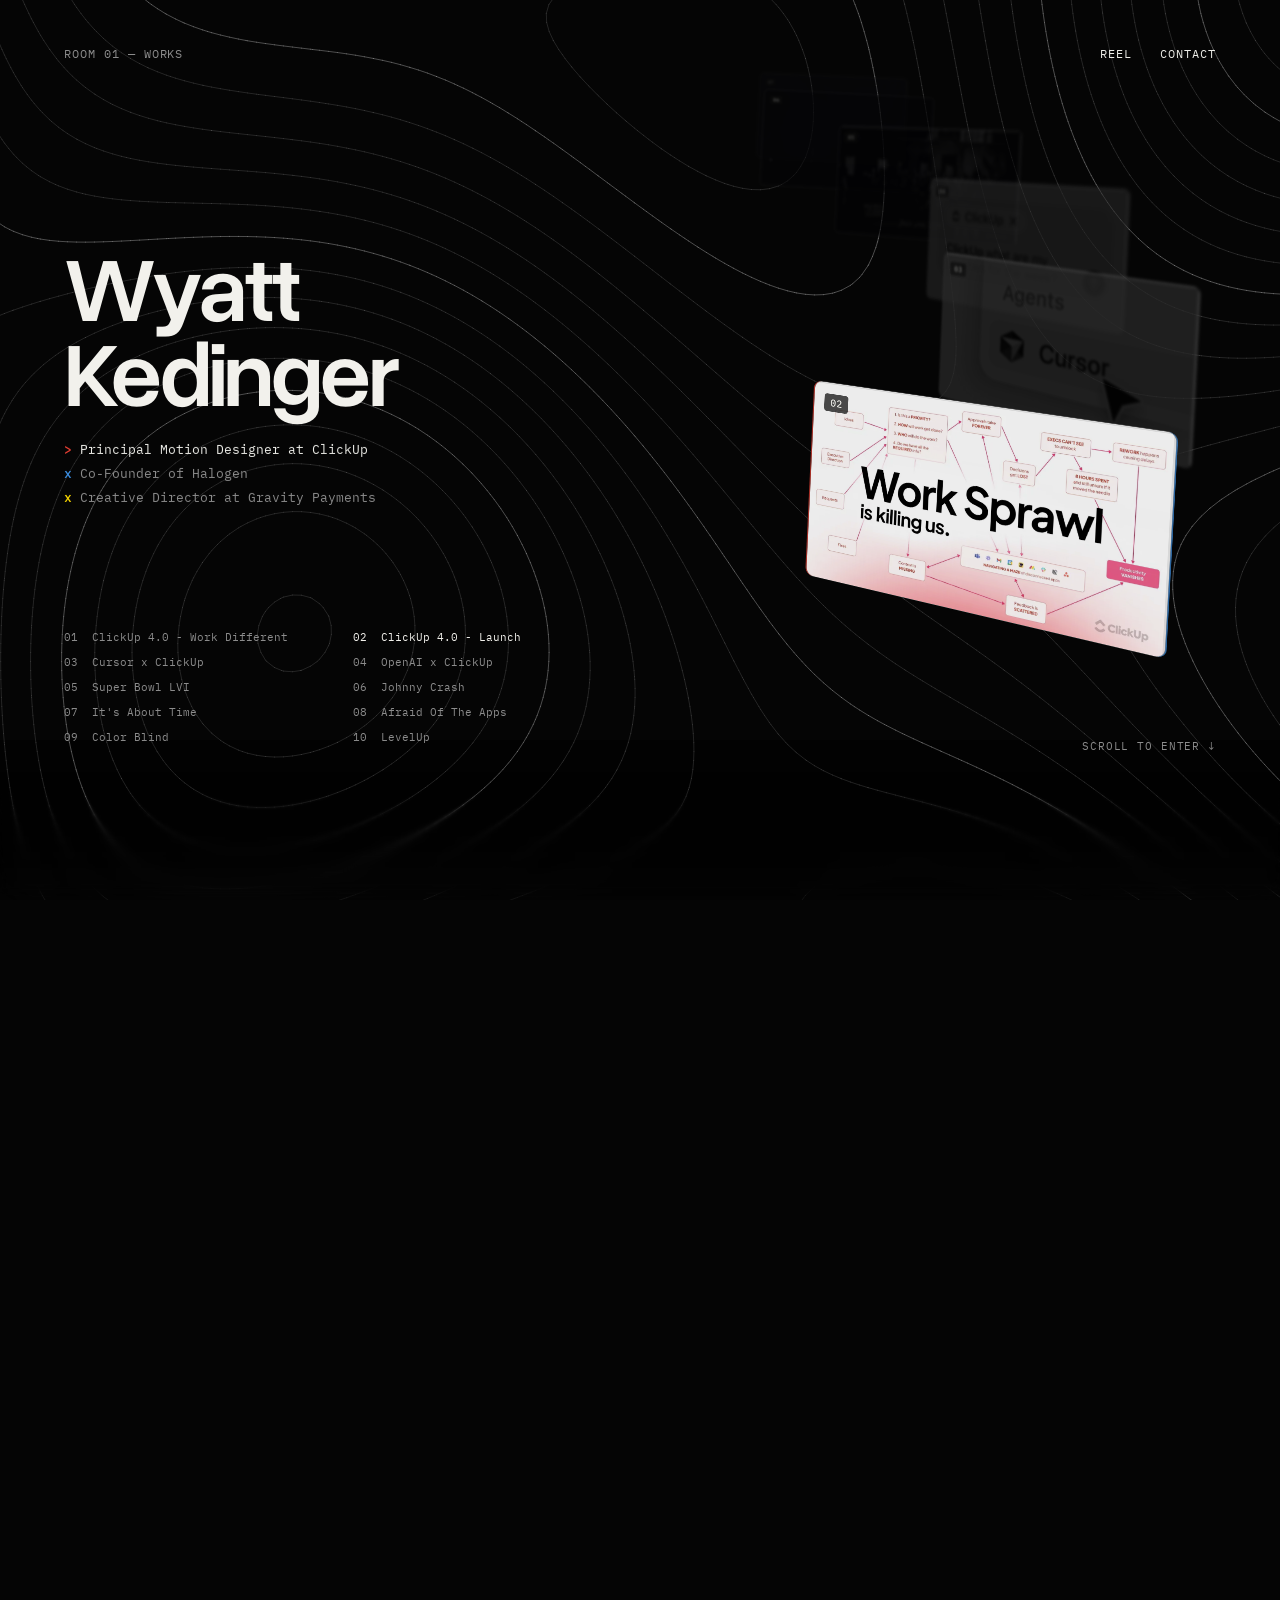
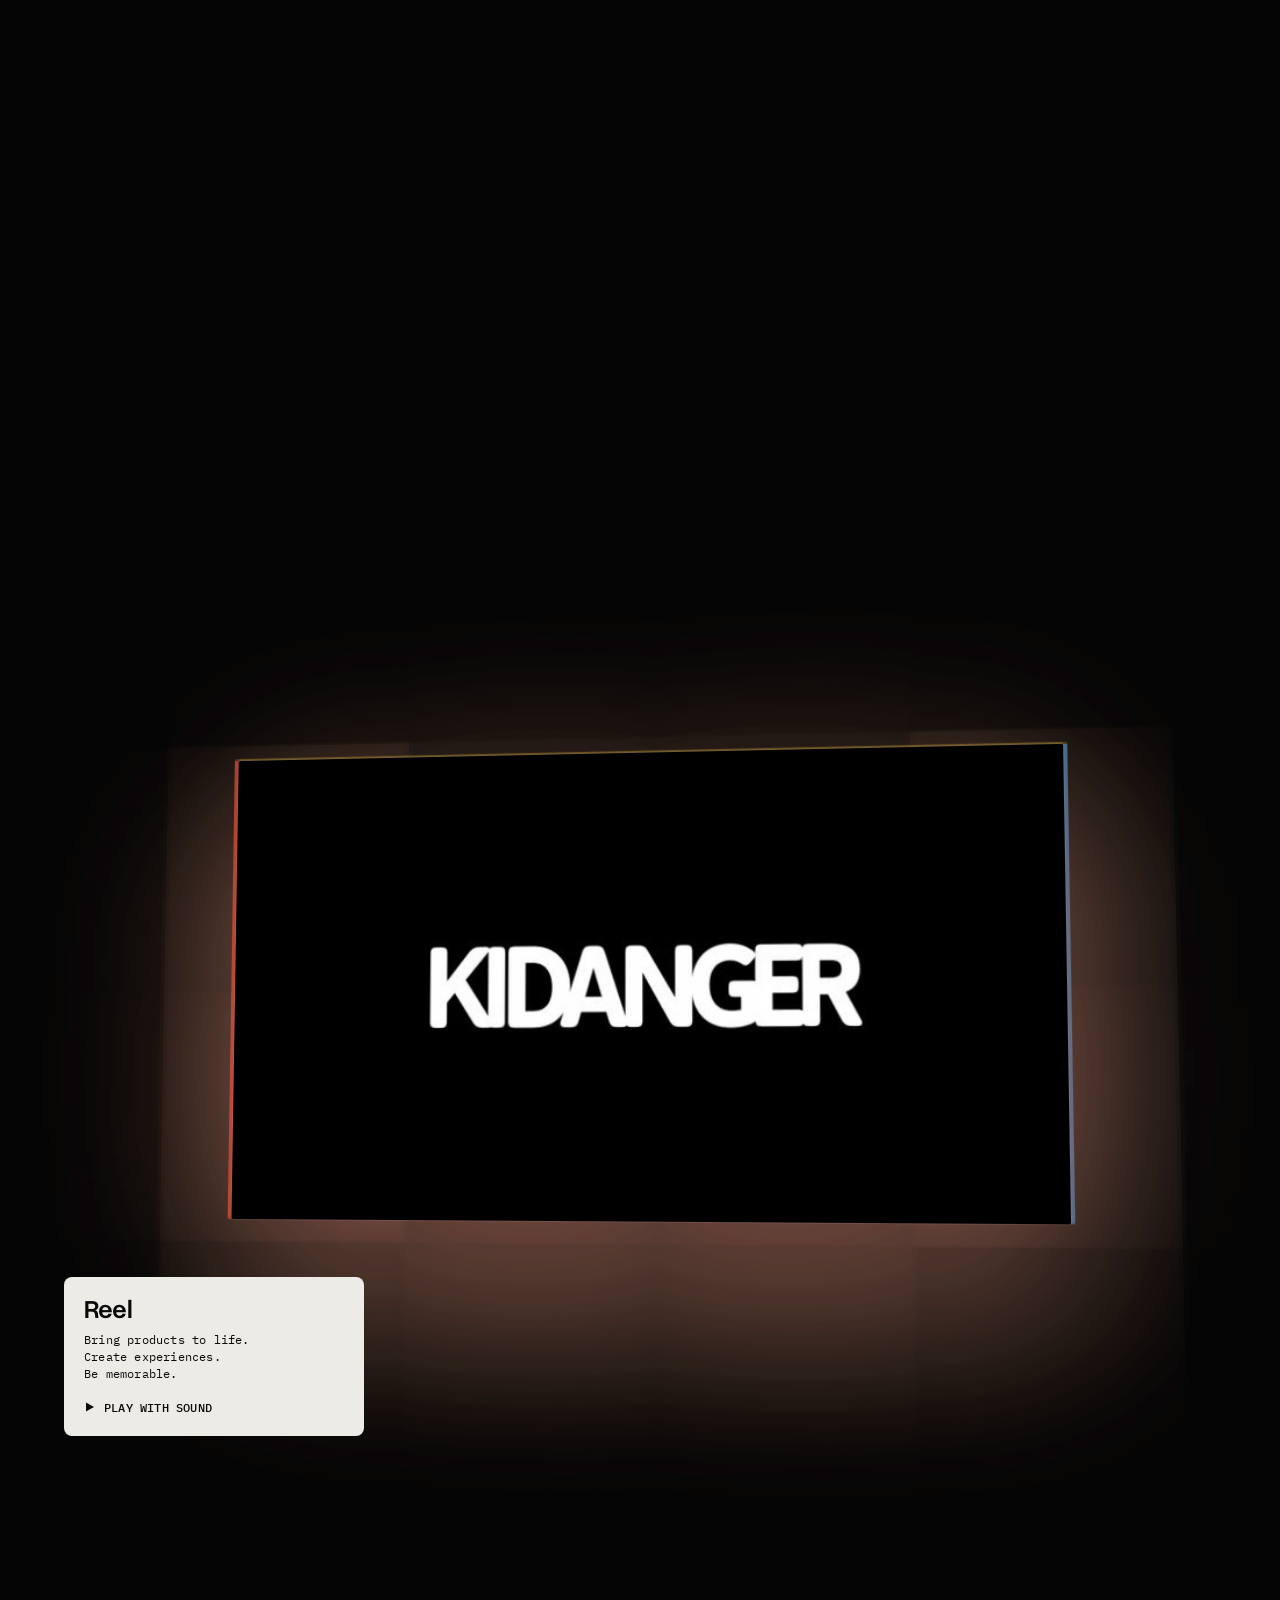
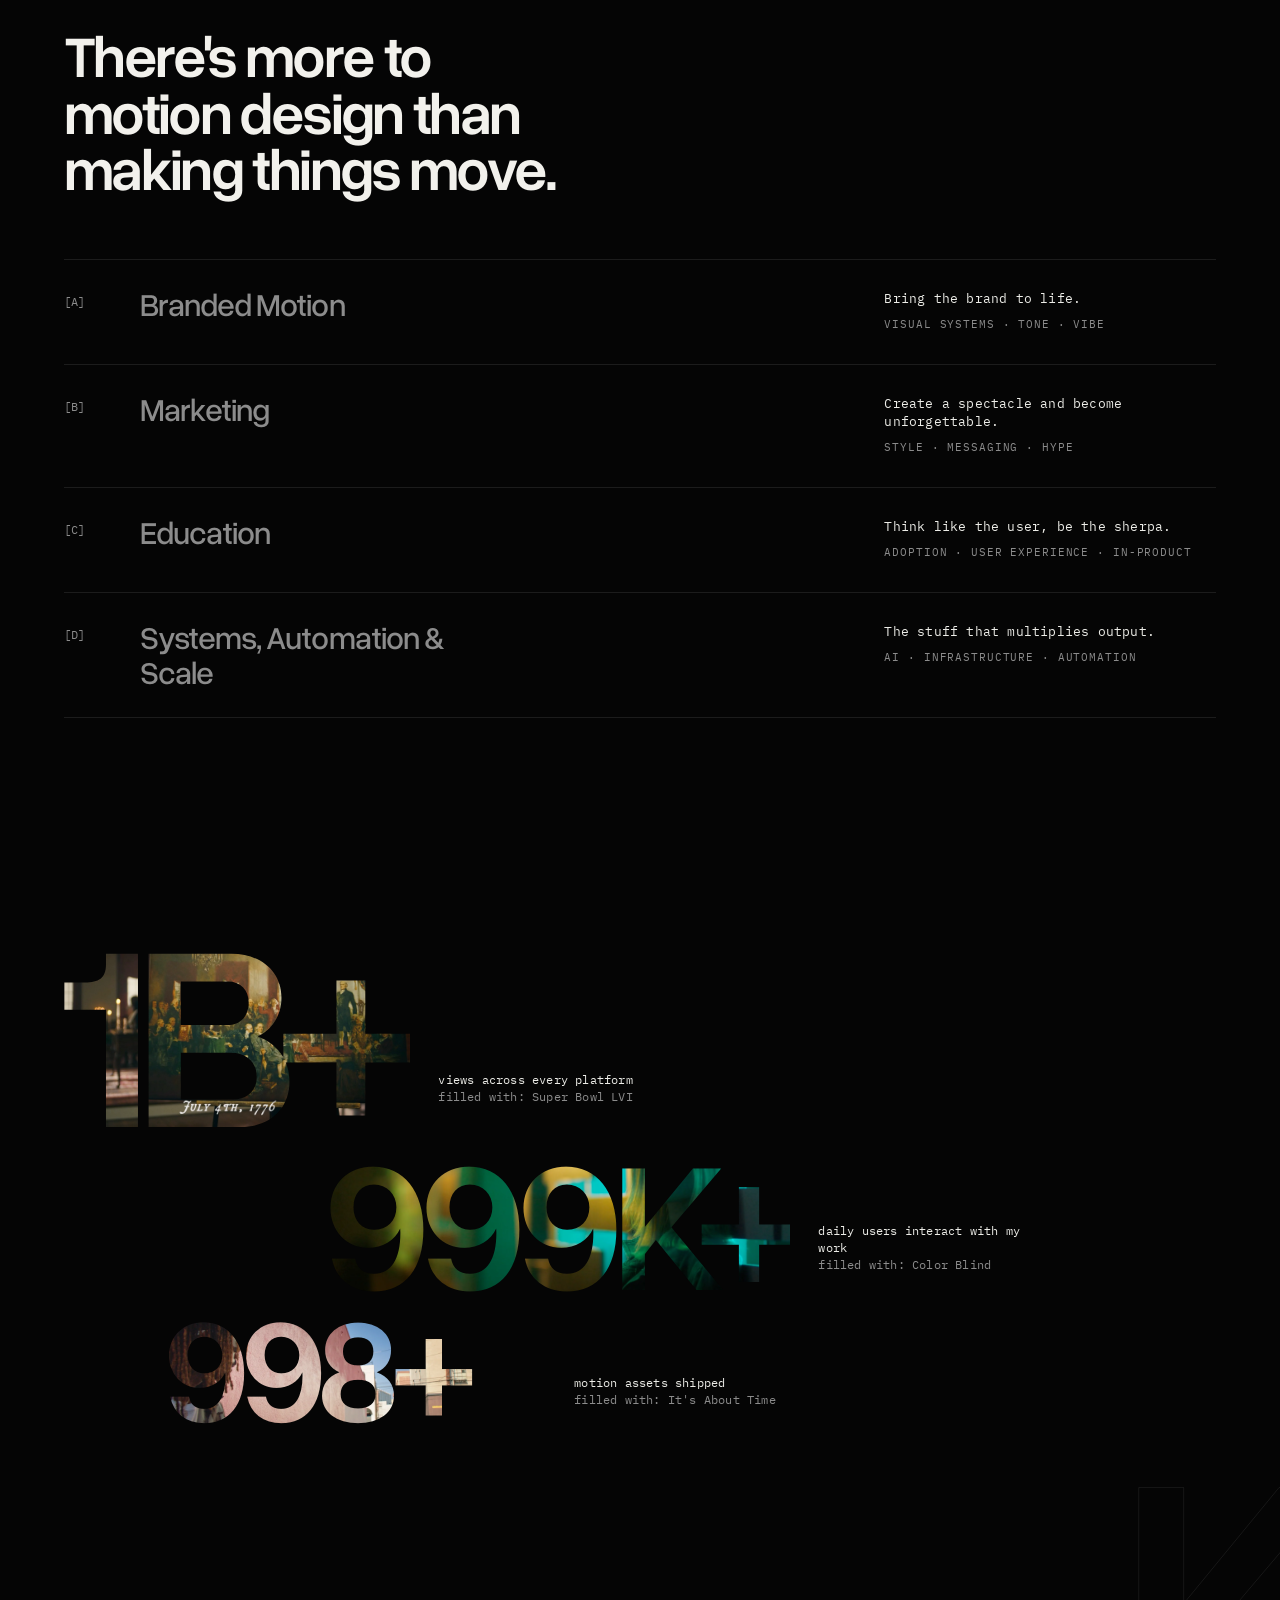
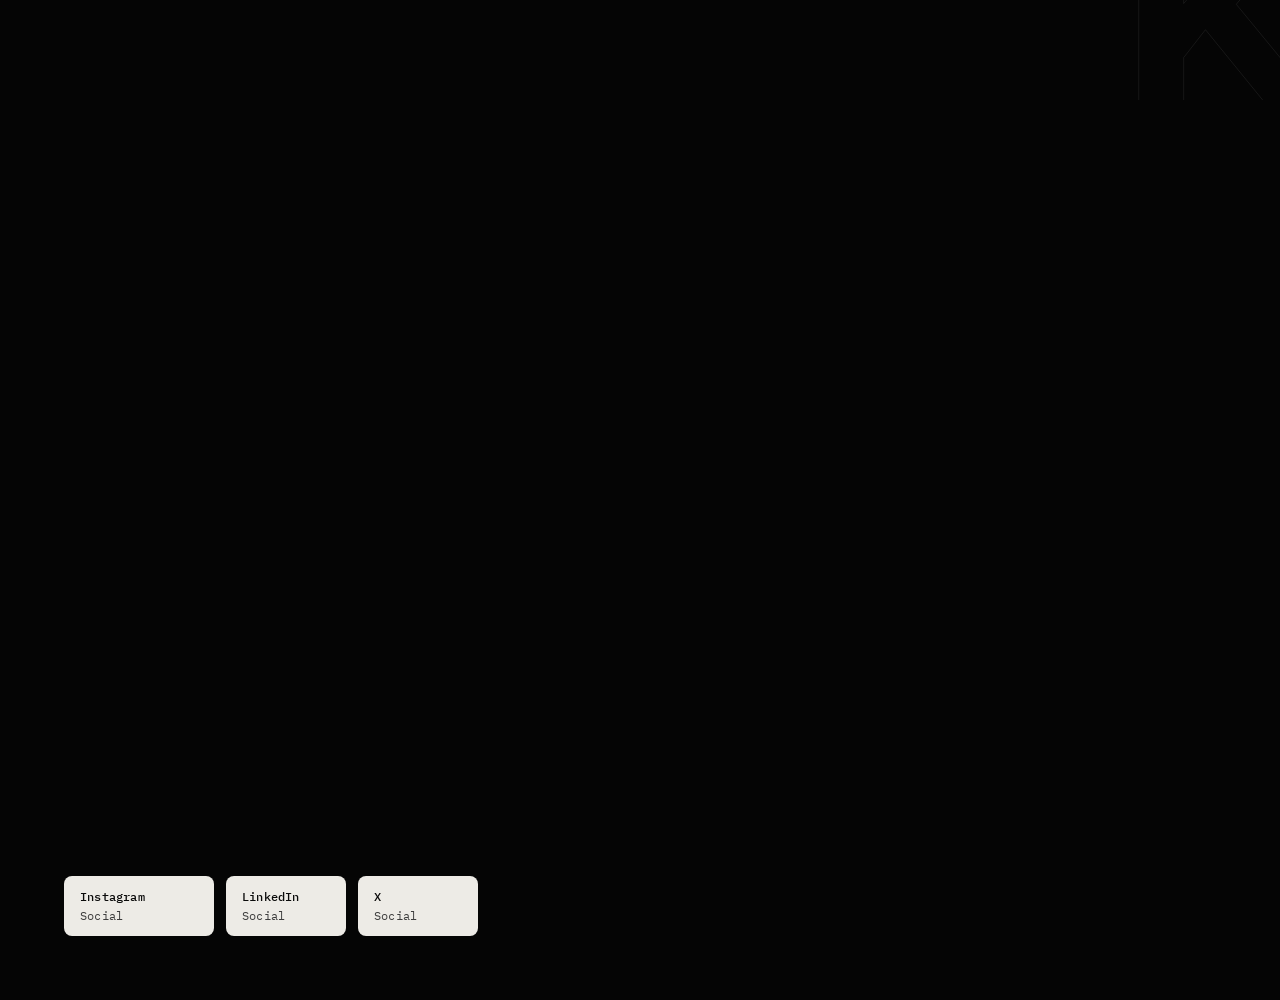
==== commit 0595c365: "Preview: colour ripple near the pointer Contour lines within ~240px of the pointer cycle through red" ====
--- a/preview/index.html
+++ b/preview/index.html
@@ -1 +1 @@
-<!DOCTYPE html><html data-wf-domain="www.wyattkedinger.com" data-wf-page="696c6ad5186a173d71128969" data-wf-site="696c6ad3186a173d71128921" lang="en"><head><meta charset="utf-8"><title>Wyatt K.</title><meta content="Wyatt Kedinger&#x27;s Portfolio" name="description"><meta content="Wyatt K." property="og:title"><meta content="Wyatt Kedinger&#x27;s Portfolio" property="og:description"><meta content="Wyatt K." name="twitter:title"><meta content="Wyatt Kedinger&#x27;s Portfolio" name="twitter:description"><meta property="og:type" content="website"><meta content="summary_large_image" name="twitter:card"><meta content="width=device-width,initial-scale=1" name="viewport"><link href="/css/webflow.css?v=21" rel="stylesheet" type="text/css"><link href="css/site.css?v=30" rel="stylesheet"><style>html.w-mod-js:not(.w-mod-ix3) :is(:is(.alert_card,.alert_card) .image,:is(.alert_card,.alert_card) .text-size-regular,.image-parallax,:is(.footer_link,.footer_link) .heading-style-h4,:is(.btn-wrap,.btn-wrap) .btn-bg,:is(.btn-wrap,.btn-wrap) .text-size-regular,:is(.btn-wrap,.btn-wrap) .btn_img,.faq_item .faq_wrap,.faq_item .faq_icon,:is(.services_item,.services_item) .services_number,:is(.services_item,.services_item) .services_tags,:is(.projects_card,.projects_card) .image,:is(.projects_card,.projects_card) .client-logo,:is(.projects_card,.projects_card) .client-logo-wrap,.hero_component :is(.heading,.hero_card),.brand-reveal .copyright,.brand-reveal .heading-style-h1,.brand-reveal,.showreel-wrap){visibility:hidden!important}@media not all and (max-width:479px) and (min-width:0px){@media not all and (max-width:767px) and (min-width:480px){@media not all and (max-width:991px) and (min-width:768px){html.w-mod-js:not(.w-mod-ix3) :is(.footer_component){visibility:hidden!important}}}}</style><script type="text/javascript">!function(o,c){var n=c.documentElement,t=" w-mod-";n.className+=t+"js",("ontouchstart"in o||o.DocumentTouch&&c instanceof DocumentTouch)&&(n.className+=t+"touch")}(window,document)</script><link href="/media/Favicon.jpg" rel="shortcut icon" type="image/x-icon"><link href="/media/TV_runner-webclip.jpeg" rel="apple-touch-icon"><script type="application/ld+json">{"@context":"https://schema.org","@type":"Person","name":"Wyatt Kedinger","jobTitle":"Principal Motion Designer","url":"https://www.wyattkedinger.com/","sameAs":["https://www.instagram.com/ked.danger","https://www.linkedin.com/in/wyattkedinger/","https://x.com/wyattkedinger"]}</script> <link rel="stylesheet" href="/js/lenis.css"> <script src="/js/lenis.min.js"></script> <meta name="format-detection" content="telephone=no"><link href="morph/morph.css?v=30" rel="stylesheet"><link rel="preload" as="image" href="/images/works/clickup-4-work-different-960.webp" fetchpriority="high"><link rel="preload" as="image" href="/images/works/clickup-4-launch-960.webp" fetchpriority="high"><link rel="preload" as="image" href="/images/works/cursor-x-clickup-960.webp" fetchpriority="high"><link rel="preload" as="image" href="/images/works/openai-x-clickup-960.webp" fetchpriority="high"><link rel="preload" as="font" type="font/woff2" href="/fonts/plex-mono-400.woff2" crossorigin><meta name="robots" content="noindex"/></head><body><div class="page-wrapper"><canvas class="room-field" aria-hidden="true"></canvas><header class="room-bar"><span class="room-bar_label" aria-live="polite">Room 01 — Works</span><nav class="room-bar_right" aria-label="Site"><a href="https://youtu.be/hs1KkIHInE4" data-reel="hs1KkIHInE4">Reel</a><a href="#exit" data-exit>Contact</a></nav></header><div class="global-styles w-embed"><style>body{-webkit-font-smoothing:antialiased;-moz-osx-font-smoothing:grayscale;font-smoothing:antialiased;text-rendering:optimizeLegibility}[tabindex]:focus-visible,input[type=file]:focus-visible{outline:.125rem solid #4d65ff;outline-offset:0.125rem}.inherit-color *{color:inherit}.w-richtext>:not(div):first-child,.w-richtext>div:first-child>:first-child{margin-top:0!important}.w-richtext ol li:last-child,.w-richtext ul li:last-child,.w-richtext>:last-child{margin-bottom:0!important}.container-large,.container-medium,.container-small{margin-right:auto!important;margin-left:auto!important}.text-style-3lines{display:-webkit-box;overflow:hidden;-webkit-line-clamp:3;-webkit-box-orient:vertical}.text-style-2lines{display:-webkit-box;overflow:hidden;-webkit-line-clamp:2;-webkit-box-orient:vertical}.display-inlineflex{display:inline-flex}.hide{display:none!important}@media screen and (max-width:991px){.hide,.hide-tablet{display:none!important}}@media screen and (max-width:767px){.hide-mobile-landscape{display:none!important}}@media screen and (max-width:479px){.hide-mobile{display:none!important}}.margin-0{margin:0!important}.padding-0{padding:0!important}.spacing-clean{padding:0!important;margin:0!important}.margin-top{margin-right:0!important;margin-bottom:0!important;margin-left:0!important}.padding-top{padding-right:0!important;padding-bottom:0!important;padding-left:0!important}.margin-right{margin-top:0!important;margin-bottom:0!important;margin-left:0!important}.padding-right{padding-top:0!important;padding-bottom:0!important;padding-left:0!important}.margin-bottom{margin-top:0!important;margin-right:0!important;margin-left:0!important}.padding-bottom{padding-top:0!important;padding-right:0!important;padding-left:0!important}.margin-left{margin-top:0!important;margin-right:0!important;margin-bottom:0!important}.padding-left{padding-top:0!important;padding-right:0!important;padding-bottom:0!important}.margin-horizontal{margin-top:0!important;margin-bottom:0!important}.padding-horizontal{padding-top:0!important;padding-bottom:0!important}.margin-vertical{margin-right:0!important;margin-left:0!important}.padding-vertical{padding-right:0!important;padding-left:0!important}.alert_content{display:-webkit-box;-webkit-line-clamp:3;-webkit-box-orient:vertical}.menu-open{overflow-x:hidden}.alert-open{overflow-x:hidden}::-webkit-scrollbar{display:none}</style></div><div style="--blur:1rem;--ratio:2" class="progressive-blur_wrap"><div style="--i:6" class="progressive-blur_panel is-1"></div><div style="--i:5" class="progressive-blur_panel is-2"></div><div style="--i:4" class="progressive-blur_panel is-3"></div><div style="--i:3" class="progressive-blur_panel is-4"></div><div style="--i:2" class="progressive-blur_panel is-5"></div><div style="--i:1" class="progressive-blur_panel is-6"></div><div style="--i:1" class="progressive-blur_panel is-7"></div><div style="--i:1" class="progressive-blur_panel is-8"></div><div style="--i:1" class="progressive-blur_panel is-9"></div><div style="--i:1" class="progressive-blur_panel is-10"></div></div><main class="main-wrapper"><div class="morph-pin" data-room="Room 01 — Works"><div class="morph-sticky"><div id="morph-root"></div></div></div><section class="room room-proj" id="reel" data-room="Room 02 — Reel" data-bar="nav"> <div class="proj"> <a class="proj_screen" href="https://youtu.be/hs1KkIHInE4" data-reel="hs1KkIHInE4" aria-label="Play the reel with sound"> <video data-lazy muted loop playsinline preload="none" poster="/media/REEL_V01_poster.0000000.jpg"><source data-src="/media/REEL_V01_mp4.mp4" type="video/mp4"><source data-src="/media/REEL_V01_webm.webm" type="video/webm"></video> </a> </div> <div class="placard proj_label"> <h2 class="placard_title">Reel</h2> <span>Bring products to life.<br>Create experiences.<br>Be memorable.</span> <a class="placard_link" href="https://youtu.be/hs1KkIHInE4" data-reel="hs1KkIHInE4"><svg width="12" height="12" viewBox="0 0 12 12" aria-hidden="true"><path d="M2 1.5v9l8-4.5z" fill="currentColor"/></svg>Play with sound</a> </div> </section> <section class="room room-approach" id="approach" data-room="Room 03 — Approach" data-bar="nav"> <h2 class="room_statement">There's more to motion design than making things move.</h2> <ol class="approach_list"> <li class="approach_row" data-k="0"> <span class="approach_n">[A]</span> <span class="approach_name">Branded Motion</span> <span class="approach_slot"><span class="approach_card"><video data-lazy data-manual muted loop playsinline preload="none" poster="/media/BRAND_V01_1_poster.0000000.jpg"><source data-src="/media/BRAND_V01_1_mp4.mp4" type="video/mp4"><source data-src="/media/BRAND_V01_1_webm.webm" type="video/webm"></video></span></span> <span class="approach_text"><span class="approach_desc">Bring the brand to life.</span><span class="approach_tags">Visual systems · Tone · Vibe</span></span> </li> <li class="approach_row" data-k="1"> <span class="approach_n">[B]</span> <span class="approach_name">Marketing</span> <span class="approach_slot"><span class="approach_card" style="aspect-ratio:406/720"><video data-lazy data-manual muted loop playsinline preload="none" poster="/media/homepage3_poster.0000000.jpg"><source data-src="/media/homepage3_mp4.mp4" type="video/mp4"><source data-src="/media/homepage3_webm.webm" type="video/webm"></video></span></span> <span class="approach_text"><span class="approach_desc">Create a spectacle and become unforgettable.</span><span class="approach_tags">Style · Messaging · Hype</span></span> </li> <li class="approach_row" data-k="2"> <span class="approach_n">[C]</span> <span class="approach_name">Education</span> <span class="approach_slot"><span class="approach_card"><video data-lazy data-manual muted loop playsinline preload="none" poster="/media/EDUCATION_V01_poster.0000000.jpg"><source data-src="/media/EDUCATION_V01_mp4.mp4" type="video/mp4"><source data-src="/media/EDUCATION_V01_webm.webm" type="video/webm"></video></span></span> <span class="approach_text"><span class="approach_desc">Think like the user, be the sherpa.</span><span class="approach_tags">Adoption · User experience · In-product</span></span> </li> <li class="approach_row" data-k="3"> <span class="approach_n">[D]</span> <span class="approach_name">Systems, Automation &amp; Scale</span> <span class="approach_slot"><span class="approach_card"><video data-lazy data-manual muted loop playsinline preload="none" poster="/media/AUTOMATION_V02_poster.0000000.jpg"><source data-src="/media/AUTOMATION_V02_mp4.mp4" type="video/mp4"><source data-src="/media/AUTOMATION_V02_webm.webm" type="video/webm"></video></span></span> <span class="approach_text"><span class="approach_desc">The stuff that multiplies output.</span><span class="approach_tags">AI · Infrastructure · Automation</span></span> </li> </ol> </section> <section class="room room-reach" id="reach" data-room="Room 04 — Reach" data-bar="text:The numbers are cut from the work"> <div class="reach"> <div class="reach_row"> <span class="reach_fig reach_fig-1" aria-hidden="true" data-count="1000000000">1B+</span> <p class="reach_cap"><span class="sr-only">1B+ </span>views across every platform<br><span class="reach_src">filled with: Super Bowl LVI</span></p> </div> <div class="reach_row reach_row-2"> <span class="reach_fig reach_fig-2" aria-hidden="true" data-count="1000000">1M+</span> <p class="reach_cap"><span class="sr-only">1M+ </span>daily users interact with my work<br><span class="reach_src">filled with: Color Blind</span></p> </div> <div class="reach_row reach_row-3"> <span class="reach_fig reach_fig-3" aria-hidden="true" data-count="1000">1,000+</span> <p class="reach_cap"><span class="sr-only">1,000+ </span>motion assets shipped<br><span class="reach_src">filled with: It's About Time</span></p> </div> </div> <span class="reach_ghost" aria-hidden="true">K</span> </section> <section class="room room-exit" id="exit" data-room="Exit" data-bar="text:© Wyatt Kedinger"> <h2 class="exit_name"><span class="sr-only">Wyatt K</span></h2> <nav class="exit_links" aria-label="Contact"> <a class="placard placard-link" href="https://www.instagram.com/ked.danger"><span class="placard_t">Instagram</span><span class="placard_s">Social</span></a> <a class="placard placard-link" href="https://www.linkedin.com/in/wyattkedinger/"><span class="placard_t">LinkedIn</span><span class="placard_s">Social</span></a> <a class="placard placard-link" href="https://x.com/wyattkedinger"><span class="placard_t">X</span><span class="placard_s">Social</span></a> </nav> </section> </main></div><script src="/js/gsap.min.js" type="text/javascript"></script><script src="/js/ScrollTrigger.min.js" type="text/javascript"></script><script src="/js/SplitText.min.js" type="text/javascript"></script><script type="text/javascript">gsap.registerPlugin(ScrollTrigger,SplitText)</script><script>const lenis=new Lenis;window.lenis=lenis,lenis.on("scroll",ScrollTrigger.update),gsap.ticker.add(e=>{lenis.raf(1e3*e)}),gsap.ticker.lagSmoothing(0)</script> <style>.wk-wrap{position:absolute;inset:0;overflow:hidden;pointer-events:none;z-index:0}.wk-l{position:absolute;left:0;right:0;bottom:0;background-image:var(--wk-img);background-repeat:no-repeat;background-size:cover}.wk-back{height:62%;opacity:.5;transform:translate3d(0,25px,0) scaleX(-1);filter:blur(3px);will-change:transform,filter;background-position:center bottom}.wk-front{height:60%;transform-origin:31.25% 0%;filter:blur(0);will-change:transform,filter;z-index:1;background-position:left bottom}@media (prefers-reduced-motion:reduce){.wk-front{transform:translate3d(18.75%,-22px,0) scale(1.6)!important}}</style> <style>a.btn-wrap[href="/contact"],a.credits_link[href*=lucas-gusso],a.credits_link[href="/changelog"],a.credits_link[href="/license"],a.credits_link[href="/style-guide"],a.footer_link[href="/about"],a.footer_link[href="/contact"],a.menu_link[href="/about"],a.menu_link[href="/blog"],a.menu_link[href="/contact"],a[href="/notifications"]{display:none!important}</style> <script src="/js/vendor/react.production.min.js"></script><script src="/js/vendor/react-dom.production.min.js"></script><script src="morph/works.js?v=30"></script><script src="/morph/boot.js?v=21"></script><script src="morph/morph.js?v=30"></script><script src="js/room.js?v=30"></script><script src="js/site.js?v=30"></script></body></html>+<!DOCTYPE html><html data-wf-domain="www.wyattkedinger.com" data-wf-page="696c6ad5186a173d71128969" data-wf-site="696c6ad3186a173d71128921" lang="en"><head><meta charset="utf-8"><title>Wyatt K.</title><meta content="Wyatt Kedinger&#x27;s Portfolio" name="description"><meta content="Wyatt K." property="og:title"><meta content="Wyatt Kedinger&#x27;s Portfolio" property="og:description"><meta content="Wyatt K." name="twitter:title"><meta content="Wyatt Kedinger&#x27;s Portfolio" name="twitter:description"><meta property="og:type" content="website"><meta content="summary_large_image" name="twitter:card"><meta content="width=device-width,initial-scale=1" name="viewport"><link href="/css/webflow.css?v=21" rel="stylesheet" type="text/css"><link href="css/site.css?v=32" rel="stylesheet"><style>html.w-mod-js:not(.w-mod-ix3) :is(:is(.alert_card,.alert_card) .image,:is(.alert_card,.alert_card) .text-size-regular,.image-parallax,:is(.footer_link,.footer_link) .heading-style-h4,:is(.btn-wrap,.btn-wrap) .btn-bg,:is(.btn-wrap,.btn-wrap) .text-size-regular,:is(.btn-wrap,.btn-wrap) .btn_img,.faq_item .faq_wrap,.faq_item .faq_icon,:is(.services_item,.services_item) .services_number,:is(.services_item,.services_item) .services_tags,:is(.projects_card,.projects_card) .image,:is(.projects_card,.projects_card) .client-logo,:is(.projects_card,.projects_card) .client-logo-wrap,.hero_component :is(.heading,.hero_card),.brand-reveal .copyright,.brand-reveal .heading-style-h1,.brand-reveal,.showreel-wrap){visibility:hidden!important}@media not all and (max-width:479px) and (min-width:0px){@media not all and (max-width:767px) and (min-width:480px){@media not all and (max-width:991px) and (min-width:768px){html.w-mod-js:not(.w-mod-ix3) :is(.footer_component){visibility:hidden!important}}}}</style><script type="text/javascript">!function(o,c){var n=c.documentElement,t=" w-mod-";n.className+=t+"js",("ontouchstart"in o||o.DocumentTouch&&c instanceof DocumentTouch)&&(n.className+=t+"touch")}(window,document)</script><link href="/media/Favicon.jpg" rel="shortcut icon" type="image/x-icon"><link href="/media/TV_runner-webclip.jpeg" rel="apple-touch-icon"><script type="application/ld+json">{"@context":"https://schema.org","@type":"Person","name":"Wyatt Kedinger","jobTitle":"Principal Motion Designer","url":"https://www.wyattkedinger.com/","sameAs":["https://www.instagram.com/ked.danger","https://www.linkedin.com/in/wyattkedinger/","https://x.com/wyattkedinger"]}</script> <link rel="stylesheet" href="/js/lenis.css"> <script src="/js/lenis.min.js"></script> <meta name="format-detection" content="telephone=no"><link href="morph/morph.css?v=32" rel="stylesheet"><link rel="preload" as="image" href="/images/works/clickup-4-work-different-960.webp" fetchpriority="high"><link rel="preload" as="image" href="/images/works/clickup-4-launch-960.webp" fetchpriority="high"><link rel="preload" as="image" href="/images/works/cursor-x-clickup-960.webp" fetchpriority="high"><link rel="preload" as="image" href="/images/works/openai-x-clickup-960.webp" fetchpriority="high"><link rel="preload" as="font" type="font/woff2" href="/fonts/plex-mono-400.woff2" crossorigin><meta name="robots" content="noindex"/></head><body><div class="page-wrapper"><canvas class="room-field" aria-hidden="true"></canvas><header class="room-bar"><span class="room-bar_label" aria-live="polite">Room 01 — Works</span><nav class="room-bar_right" aria-label="Site"><a href="https://youtu.be/hs1KkIHInE4" data-reel="hs1KkIHInE4">Reel</a><a href="#exit" data-exit>Contact</a></nav></header><div class="global-styles w-embed"><style>body{-webkit-font-smoothing:antialiased;-moz-osx-font-smoothing:grayscale;font-smoothing:antialiased;text-rendering:optimizeLegibility}[tabindex]:focus-visible,input[type=file]:focus-visible{outline:.125rem solid #4d65ff;outline-offset:0.125rem}.inherit-color *{color:inherit}.w-richtext>:not(div):first-child,.w-richtext>div:first-child>:first-child{margin-top:0!important}.w-richtext ol li:last-child,.w-richtext ul li:last-child,.w-richtext>:last-child{margin-bottom:0!important}.container-large,.container-medium,.container-small{margin-right:auto!important;margin-left:auto!important}.text-style-3lines{display:-webkit-box;overflow:hidden;-webkit-line-clamp:3;-webkit-box-orient:vertical}.text-style-2lines{display:-webkit-box;overflow:hidden;-webkit-line-clamp:2;-webkit-box-orient:vertical}.display-inlineflex{display:inline-flex}.hide{display:none!important}@media screen and (max-width:991px){.hide,.hide-tablet{display:none!important}}@media screen and (max-width:767px){.hide-mobile-landscape{display:none!important}}@media screen and (max-width:479px){.hide-mobile{display:none!important}}.margin-0{margin:0!important}.padding-0{padding:0!important}.spacing-clean{padding:0!important;margin:0!important}.margin-top{margin-right:0!important;margin-bottom:0!important;margin-left:0!important}.padding-top{padding-right:0!important;padding-bottom:0!important;padding-left:0!important}.margin-right{margin-top:0!important;margin-bottom:0!important;margin-left:0!important}.padding-right{padding-top:0!important;padding-bottom:0!important;padding-left:0!important}.margin-bottom{margin-top:0!important;margin-right:0!important;margin-left:0!important}.padding-bottom{padding-top:0!important;padding-right:0!important;padding-left:0!important}.margin-left{margin-top:0!important;margin-right:0!important;margin-bottom:0!important}.padding-left{padding-top:0!important;padding-right:0!important;padding-bottom:0!important}.margin-horizontal{margin-top:0!important;margin-bottom:0!important}.padding-horizontal{padding-top:0!important;padding-bottom:0!important}.margin-vertical{margin-right:0!important;margin-left:0!important}.padding-vertical{padding-right:0!important;padding-left:0!important}.alert_content{display:-webkit-box;-webkit-line-clamp:3;-webkit-box-orient:vertical}.menu-open{overflow-x:hidden}.alert-open{overflow-x:hidden}::-webkit-scrollbar{display:none}</style></div><div style="--blur:1rem;--ratio:2" class="progressive-blur_wrap"><div style="--i:6" class="progressive-blur_panel is-1"></div><div style="--i:5" class="progressive-blur_panel is-2"></div><div style="--i:4" class="progressive-blur_panel is-3"></div><div style="--i:3" class="progressive-blur_panel is-4"></div><div style="--i:2" class="progressive-blur_panel is-5"></div><div style="--i:1" class="progressive-blur_panel is-6"></div><div style="--i:1" class="progressive-blur_panel is-7"></div><div style="--i:1" class="progressive-blur_panel is-8"></div><div style="--i:1" class="progressive-blur_panel is-9"></div><div style="--i:1" class="progressive-blur_panel is-10"></div></div><main class="main-wrapper"><div class="morph-pin" data-room="Room 01 — Works"><div class="morph-sticky"><div id="morph-root"></div></div></div><section class="room room-proj" id="reel" data-room="Room 02 — Reel" data-bar="nav"> <div class="proj"> <a class="proj_screen" href="https://youtu.be/hs1KkIHInE4" data-reel="hs1KkIHInE4" aria-label="Play the reel with sound"> <video data-lazy muted loop playsinline preload="none" poster="/media/REEL_V01_poster.0000000.jpg"><source data-src="/media/REEL_V01_mp4.mp4" type="video/mp4"><source data-src="/media/REEL_V01_webm.webm" type="video/webm"></video> </a> </div> <div class="placard proj_label"> <h2 class="placard_title">Reel</h2> <span>Bring products to life.<br>Create experiences.<br>Be memorable.</span> <a class="placard_link" href="https://youtu.be/hs1KkIHInE4" data-reel="hs1KkIHInE4"><svg width="12" height="12" viewBox="0 0 12 12" aria-hidden="true"><path d="M2 1.5v9l8-4.5z" fill="currentColor"/></svg>Play with sound</a> </div> </section> <section class="room room-approach" id="approach" data-room="Room 03 — Approach" data-bar="nav"> <h2 class="room_statement">There's more to motion design than making things move.</h2> <ol class="approach_list"> <li class="approach_row" data-k="0"> <span class="approach_n">[A]</span> <span class="approach_name">Branded Motion</span> <span class="approach_slot"><span class="approach_card"><video data-lazy data-manual muted loop playsinline preload="none" poster="/media/BRAND_V01_1_poster.0000000.jpg"><source data-src="/media/BRAND_V01_1_mp4.mp4" type="video/mp4"><source data-src="/media/BRAND_V01_1_webm.webm" type="video/webm"></video></span></span> <span class="approach_text"><span class="approach_desc">Bring the brand to life.</span><span class="approach_tags">Visual systems · Tone · Vibe</span></span> </li> <li class="approach_row" data-k="1"> <span class="approach_n">[B]</span> <span class="approach_name">Marketing</span> <span class="approach_slot"><span class="approach_card" style="aspect-ratio:406/720"><video data-lazy data-manual muted loop playsinline preload="none" poster="/media/homepage3_poster.0000000.jpg"><source data-src="/media/homepage3_mp4.mp4" type="video/mp4"><source data-src="/media/homepage3_webm.webm" type="video/webm"></video></span></span> <span class="approach_text"><span class="approach_desc">Create a spectacle and become unforgettable.</span><span class="approach_tags">Style · Messaging · Hype</span></span> </li> <li class="approach_row" data-k="2"> <span class="approach_n">[C]</span> <span class="approach_name">Education</span> <span class="approach_slot"><span class="approach_card"><video data-lazy data-manual muted loop playsinline preload="none" poster="/media/EDUCATION_V01_poster.0000000.jpg"><source data-src="/media/EDUCATION_V01_mp4.mp4" type="video/mp4"><source data-src="/media/EDUCATION_V01_webm.webm" type="video/webm"></video></span></span> <span class="approach_text"><span class="approach_desc">Think like the user, be the sherpa.</span><span class="approach_tags">Adoption · User experience · In-product</span></span> </li> <li class="approach_row" data-k="3"> <span class="approach_n">[D]</span> <span class="approach_name">Systems, Automation &amp; Scale</span> <span class="approach_slot"><span class="approach_card"><video data-lazy data-manual muted loop playsinline preload="none" poster="/media/AUTOMATION_V02_poster.0000000.jpg"><source data-src="/media/AUTOMATION_V02_mp4.mp4" type="video/mp4"><source data-src="/media/AUTOMATION_V02_webm.webm" type="video/webm"></video></span></span> <span class="approach_text"><span class="approach_desc">The stuff that multiplies output.</span><span class="approach_tags">AI · Infrastructure · Automation</span></span> </li> </ol> </section> <section class="room room-reach" id="reach" data-room="Room 04 — Reach" data-bar="text:The numbers are cut from the work"> <div class="reach"> <div class="reach_row"> <span class="reach_fig reach_fig-1" aria-hidden="true" data-count="1000000000">1B+</span> <p class="reach_cap"><span class="sr-only">1B+ </span>views across every platform<br><span class="reach_src">filled with: Super Bowl LVI</span></p> </div> <div class="reach_row reach_row-2"> <span class="reach_fig reach_fig-2" aria-hidden="true" data-count="1000000">1M+</span> <p class="reach_cap"><span class="sr-only">1M+ </span>daily users interact with my work<br><span class="reach_src">filled with: Color Blind</span></p> </div> <div class="reach_row reach_row-3"> <span class="reach_fig reach_fig-3" aria-hidden="true" data-count="1000">1,000+</span> <p class="reach_cap"><span class="sr-only">1,000+ </span>motion assets shipped<br><span class="reach_src">filled with: It's About Time</span></p> </div> </div> <span class="reach_ghost" aria-hidden="true">K</span> </section> <section class="room room-exit" id="exit" data-room="Exit" data-bar="text:© Wyatt Kedinger"> <h2 class="exit_name"><span class="sr-only">Wyatt K</span></h2> <nav class="exit_links" aria-label="Contact"> <a class="placard placard-link" href="https://www.instagram.com/ked.danger"><span class="placard_t">Instagram</span><span class="placard_s">Social</span></a> <a class="placard placard-link" href="https://www.linkedin.com/in/wyattkedinger/"><span class="placard_t">LinkedIn</span><span class="placard_s">Social</span></a> <a class="placard placard-link" href="https://x.com/wyattkedinger"><span class="placard_t">X</span><span class="placard_s">Social</span></a> </nav> </section> </main></div><script src="/js/gsap.min.js" type="text/javascript"></script><script src="/js/ScrollTrigger.min.js" type="text/javascript"></script><script src="/js/SplitText.min.js" type="text/javascript"></script><script type="text/javascript">gsap.registerPlugin(ScrollTrigger,SplitText)</script><script>const lenis=new Lenis;window.lenis=lenis,lenis.on("scroll",ScrollTrigger.update),gsap.ticker.add(e=>{lenis.raf(1e3*e)}),gsap.ticker.lagSmoothing(0)</script> <style>.wk-wrap{position:absolute;inset:0;overflow:hidden;pointer-events:none;z-index:0}.wk-l{position:absolute;left:0;right:0;bottom:0;background-image:var(--wk-img);background-repeat:no-repeat;background-size:cover}.wk-back{height:62%;opacity:.5;transform:translate3d(0,25px,0) scaleX(-1);filter:blur(3px);will-change:transform,filter;background-position:center bottom}.wk-front{height:60%;transform-origin:31.25% 0%;filter:blur(0);will-change:transform,filter;z-index:1;background-position:left bottom}@media (prefers-reduced-motion:reduce){.wk-front{transform:translate3d(18.75%,-22px,0) scale(1.6)!important}}</style> <style>a.btn-wrap[href="/contact"],a.credits_link[href*=lucas-gusso],a.credits_link[href="/changelog"],a.credits_link[href="/license"],a.credits_link[href="/style-guide"],a.footer_link[href="/about"],a.footer_link[href="/contact"],a.menu_link[href="/about"],a.menu_link[href="/blog"],a.menu_link[href="/contact"],a[href="/notifications"]{display:none!important}</style> <script src="/js/vendor/react.production.min.js"></script><script src="/js/vendor/react-dom.production.min.js"></script><script src="morph/works.js?v=32"></script><script src="/morph/boot.js?v=21"></script><script src="morph/morph.js?v=32"></script><script src="js/room.js?v=32"></script><script src="js/site.js?v=32"></script></body></html>
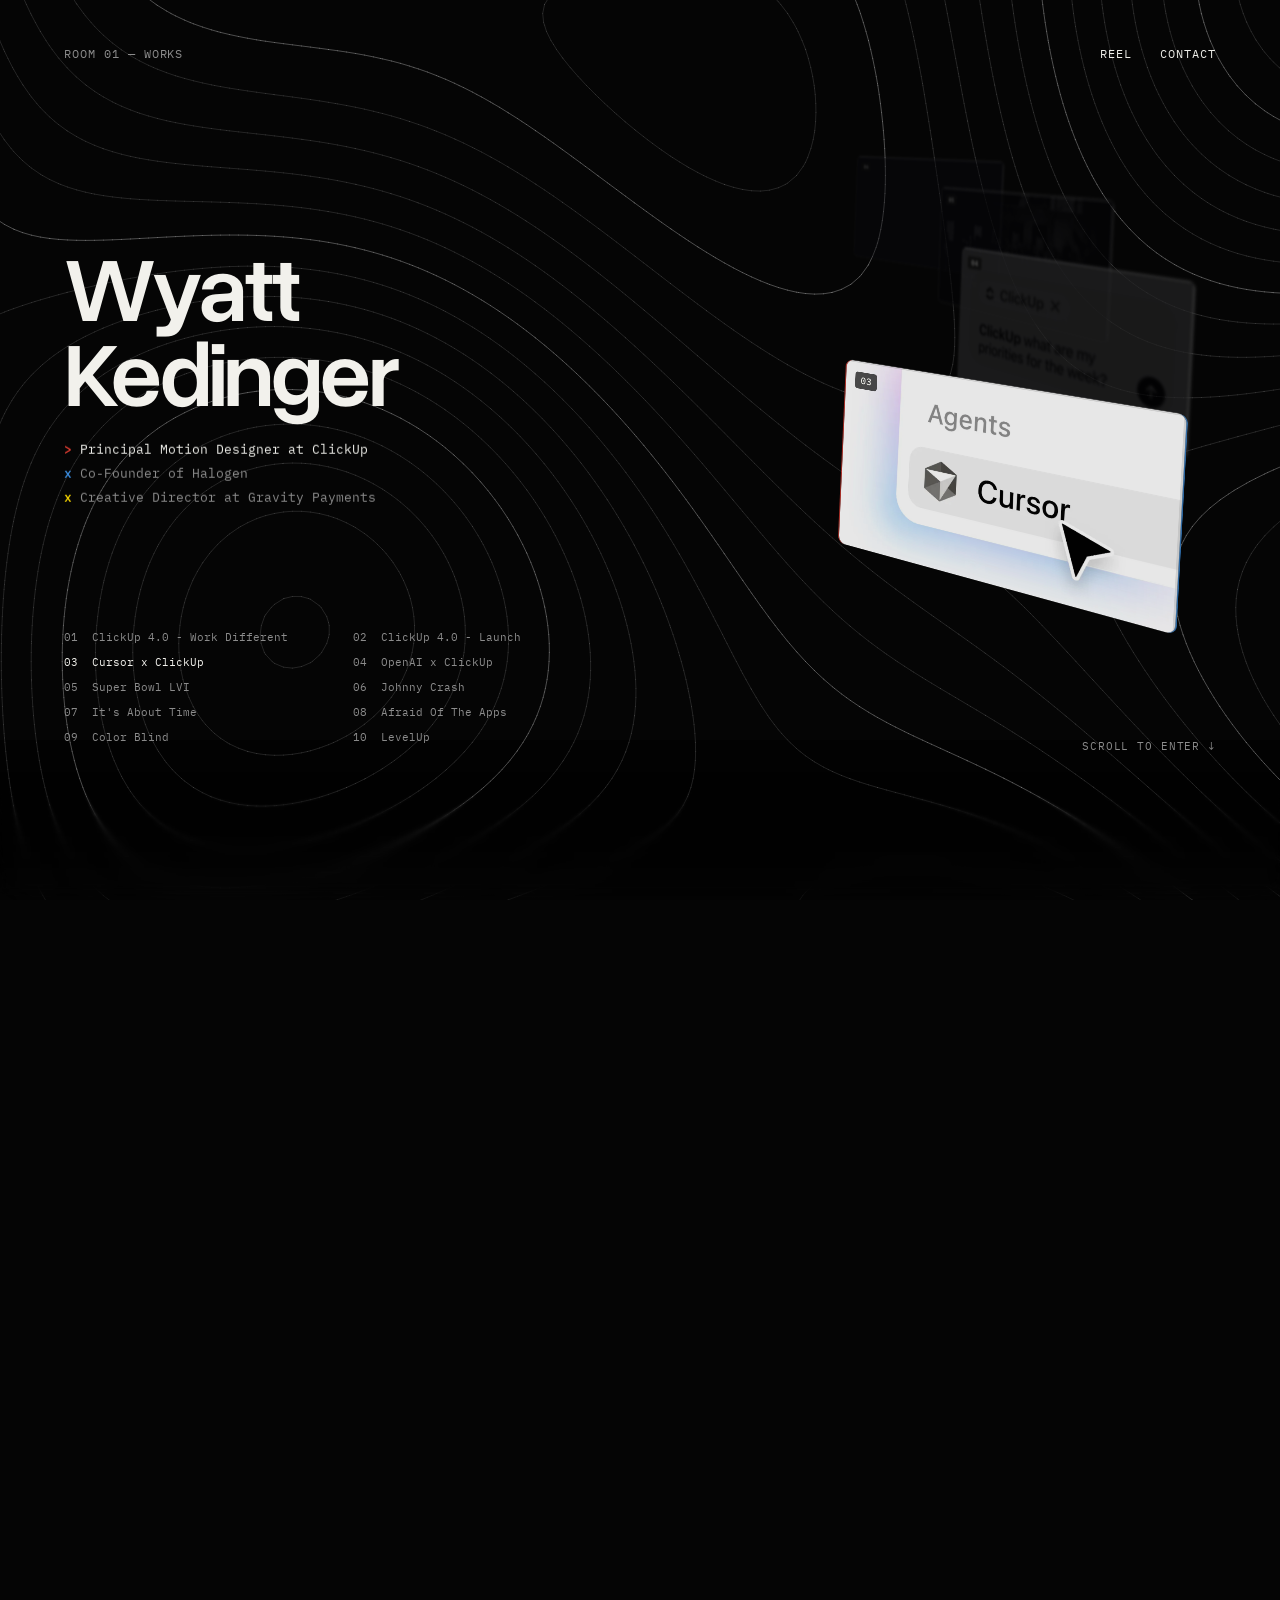
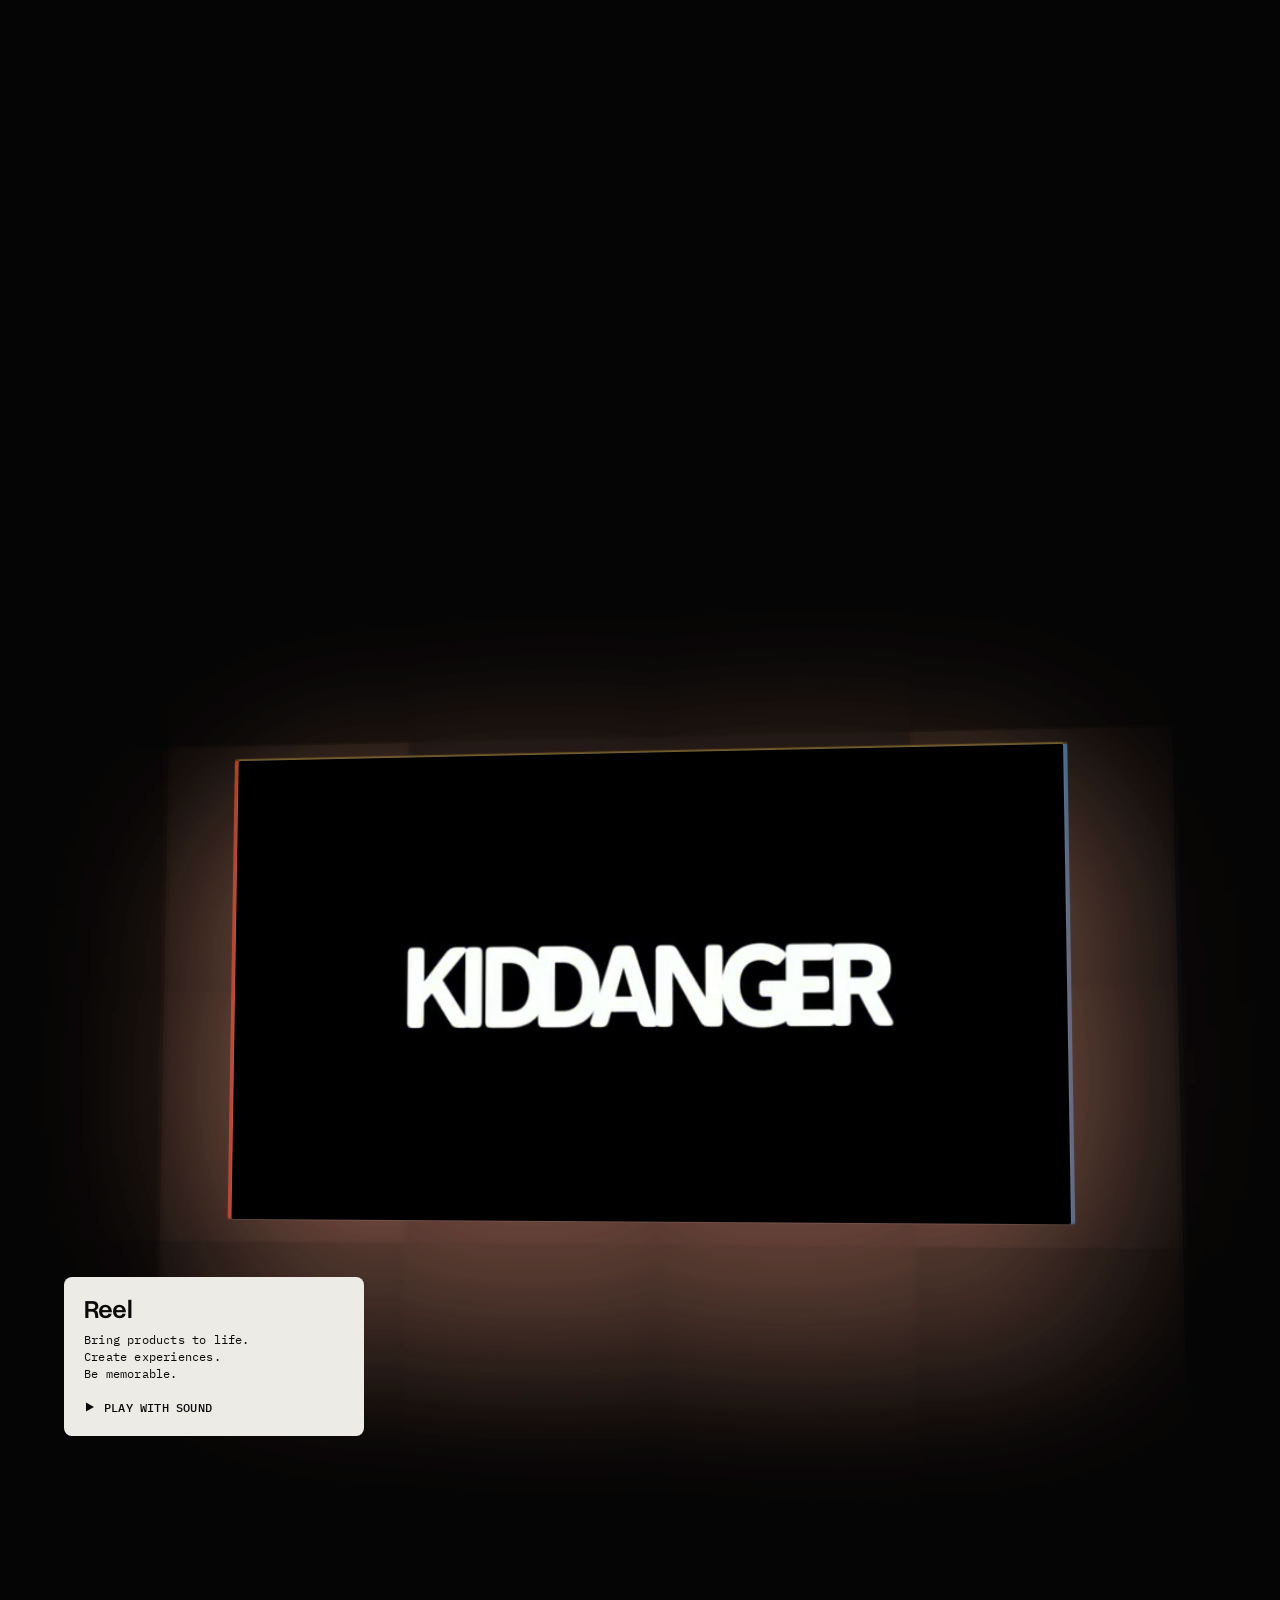
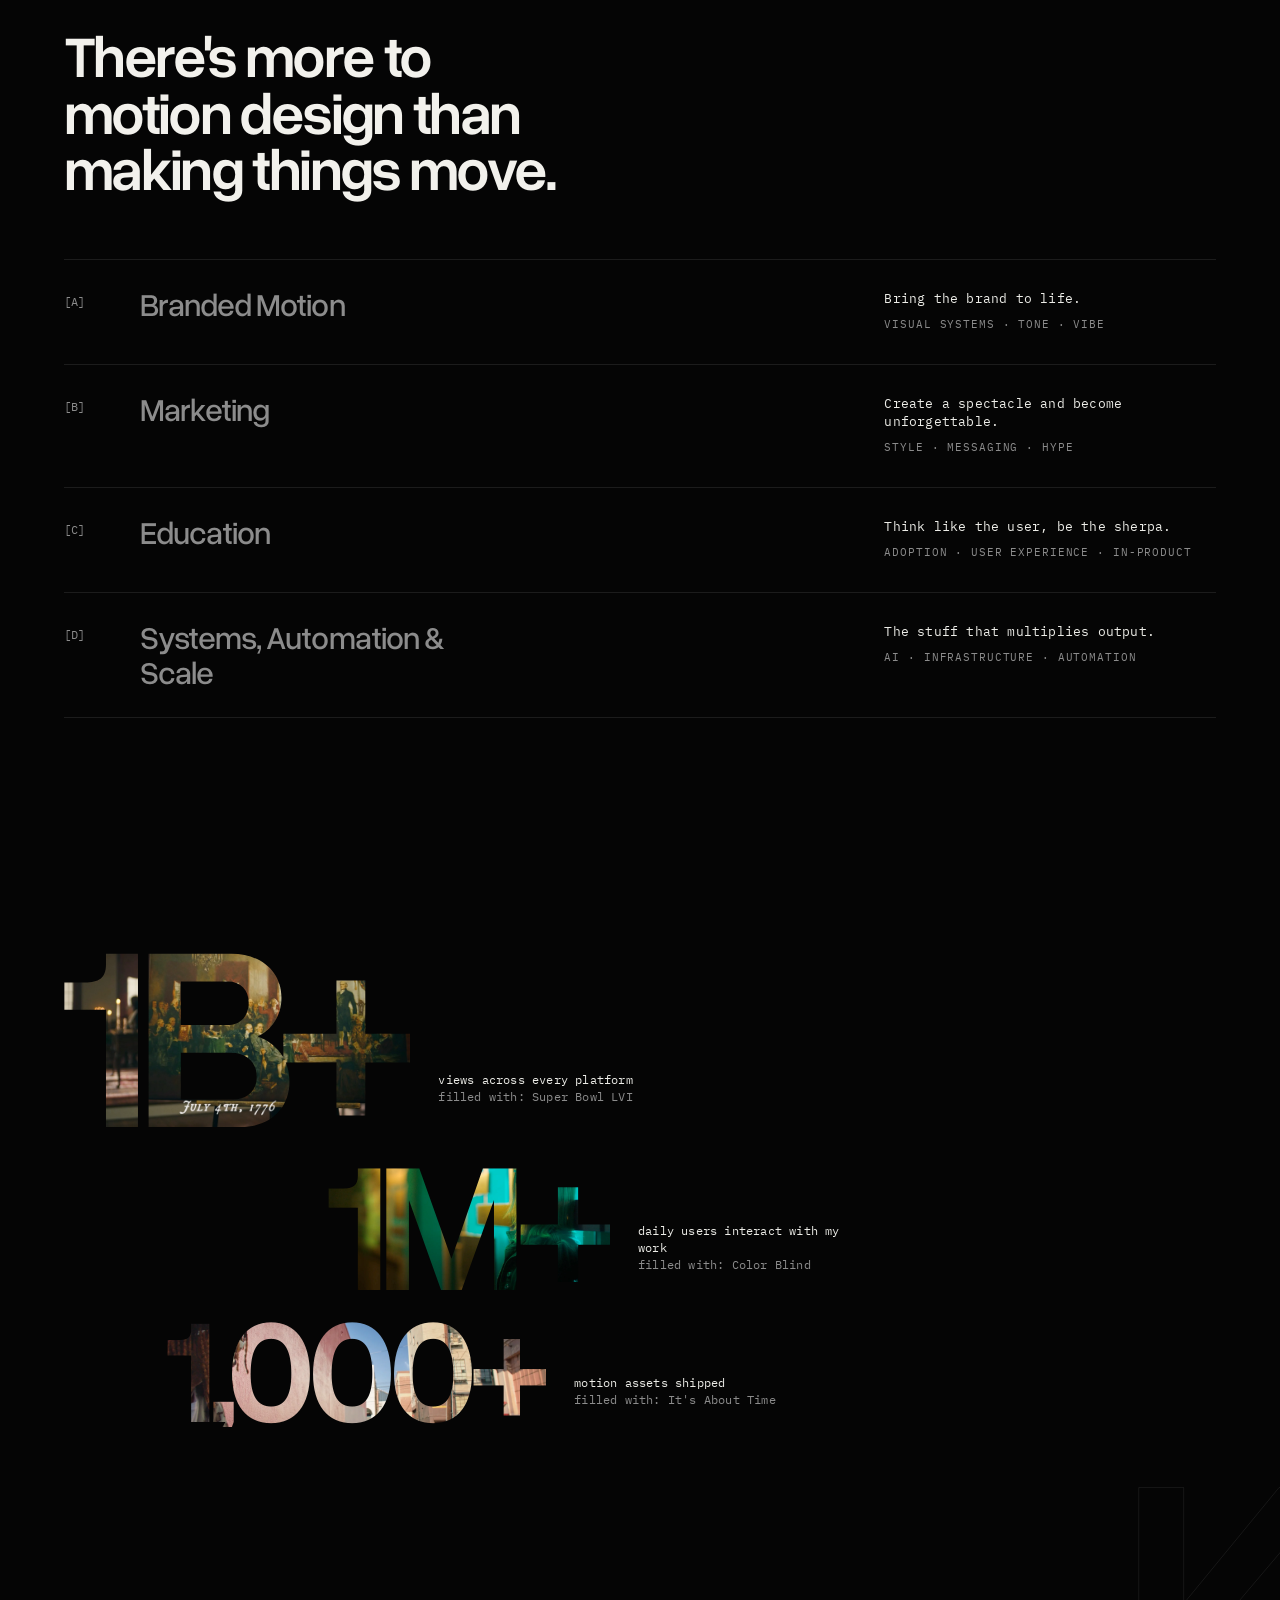
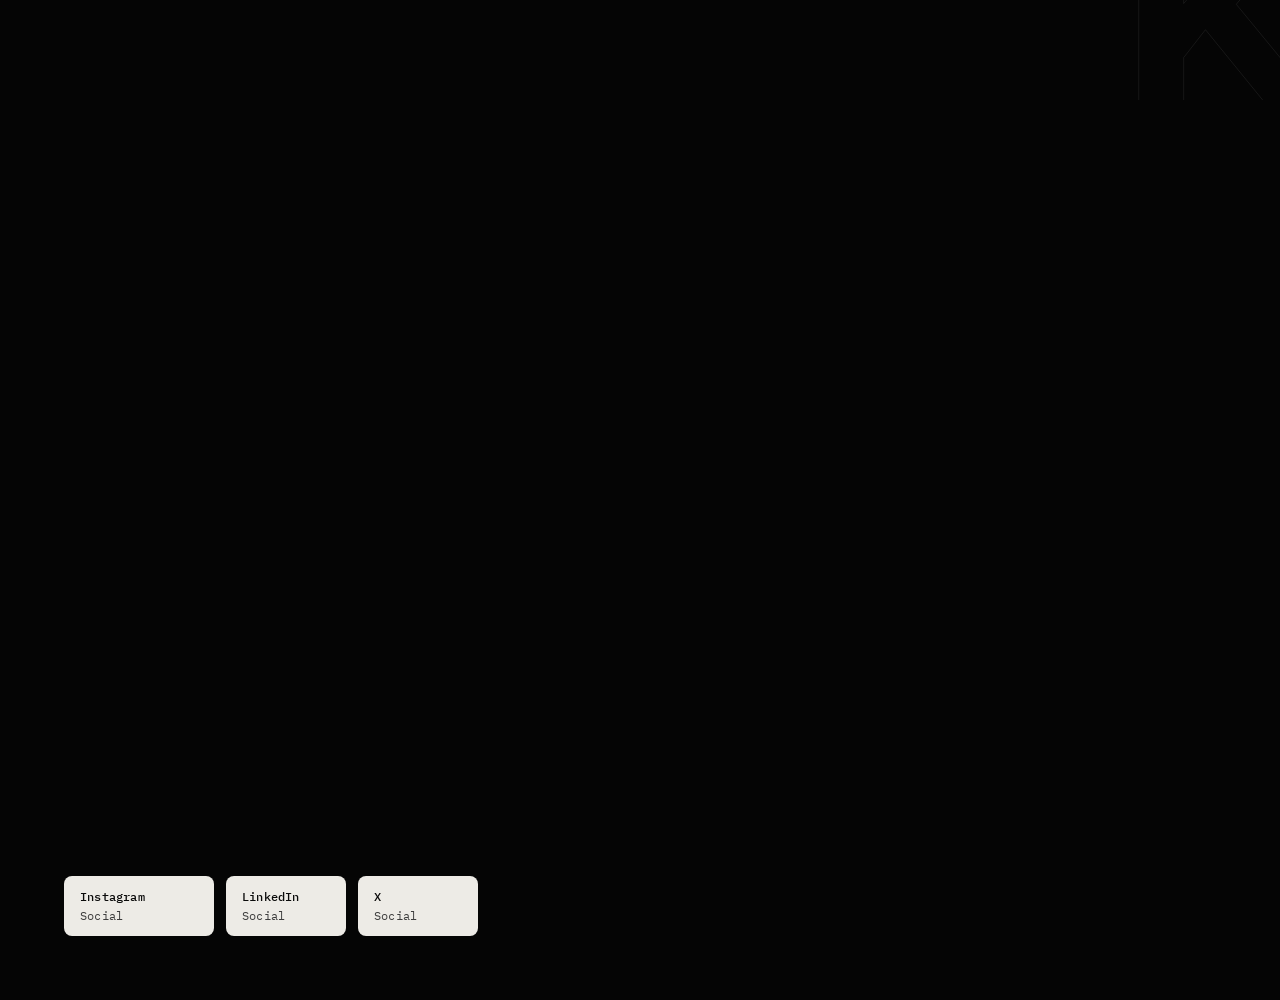
==== commit f7d9d51e: "Preview: smooth colour gradient on the ripple, sharper lit tile The ripple colour is now a continuou" ====
--- a/preview/index.html
+++ b/preview/index.html
@@ -1 +1 @@
-<!DOCTYPE html><html data-wf-domain="www.wyattkedinger.com" data-wf-page="696c6ad5186a173d71128969" data-wf-site="696c6ad3186a173d71128921" lang="en"><head><meta charset="utf-8"><title>Wyatt K.</title><meta content="Wyatt Kedinger&#x27;s Portfolio" name="description"><meta content="Wyatt K." property="og:title"><meta content="Wyatt Kedinger&#x27;s Portfolio" property="og:description"><meta content="Wyatt K." name="twitter:title"><meta content="Wyatt Kedinger&#x27;s Portfolio" name="twitter:description"><meta property="og:type" content="website"><meta content="summary_large_image" name="twitter:card"><meta content="width=device-width,initial-scale=1" name="viewport"><link href="/css/webflow.css?v=21" rel="stylesheet" type="text/css"><link href="css/site.css?v=32" rel="stylesheet"><style>html.w-mod-js:not(.w-mod-ix3) :is(:is(.alert_card,.alert_card) .image,:is(.alert_card,.alert_card) .text-size-regular,.image-parallax,:is(.footer_link,.footer_link) .heading-style-h4,:is(.btn-wrap,.btn-wrap) .btn-bg,:is(.btn-wrap,.btn-wrap) .text-size-regular,:is(.btn-wrap,.btn-wrap) .btn_img,.faq_item .faq_wrap,.faq_item .faq_icon,:is(.services_item,.services_item) .services_number,:is(.services_item,.services_item) .services_tags,:is(.projects_card,.projects_card) .image,:is(.projects_card,.projects_card) .client-logo,:is(.projects_card,.projects_card) .client-logo-wrap,.hero_component :is(.heading,.hero_card),.brand-reveal .copyright,.brand-reveal .heading-style-h1,.brand-reveal,.showreel-wrap){visibility:hidden!important}@media not all and (max-width:479px) and (min-width:0px){@media not all and (max-width:767px) and (min-width:480px){@media not all and (max-width:991px) and (min-width:768px){html.w-mod-js:not(.w-mod-ix3) :is(.footer_component){visibility:hidden!important}}}}</style><script type="text/javascript">!function(o,c){var n=c.documentElement,t=" w-mod-";n.className+=t+"js",("ontouchstart"in o||o.DocumentTouch&&c instanceof DocumentTouch)&&(n.className+=t+"touch")}(window,document)</script><link href="/media/Favicon.jpg" rel="shortcut icon" type="image/x-icon"><link href="/media/TV_runner-webclip.jpeg" rel="apple-touch-icon"><script type="application/ld+json">{"@context":"https://schema.org","@type":"Person","name":"Wyatt Kedinger","jobTitle":"Principal Motion Designer","url":"https://www.wyattkedinger.com/","sameAs":["https://www.instagram.com/ked.danger","https://www.linkedin.com/in/wyattkedinger/","https://x.com/wyattkedinger"]}</script> <link rel="stylesheet" href="/js/lenis.css"> <script src="/js/lenis.min.js"></script> <meta name="format-detection" content="telephone=no"><link href="morph/morph.css?v=32" rel="stylesheet"><link rel="preload" as="image" href="/images/works/clickup-4-work-different-960.webp" fetchpriority="high"><link rel="preload" as="image" href="/images/works/clickup-4-launch-960.webp" fetchpriority="high"><link rel="preload" as="image" href="/images/works/cursor-x-clickup-960.webp" fetchpriority="high"><link rel="preload" as="image" href="/images/works/openai-x-clickup-960.webp" fetchpriority="high"><link rel="preload" as="font" type="font/woff2" href="/fonts/plex-mono-400.woff2" crossorigin><meta name="robots" content="noindex"/></head><body><div class="page-wrapper"><canvas class="room-field" aria-hidden="true"></canvas><header class="room-bar"><span class="room-bar_label" aria-live="polite">Room 01 — Works</span><nav class="room-bar_right" aria-label="Site"><a href="https://youtu.be/hs1KkIHInE4" data-reel="hs1KkIHInE4">Reel</a><a href="#exit" data-exit>Contact</a></nav></header><div class="global-styles w-embed"><style>body{-webkit-font-smoothing:antialiased;-moz-osx-font-smoothing:grayscale;font-smoothing:antialiased;text-rendering:optimizeLegibility}[tabindex]:focus-visible,input[type=file]:focus-visible{outline:.125rem solid #4d65ff;outline-offset:0.125rem}.inherit-color *{color:inherit}.w-richtext>:not(div):first-child,.w-richtext>div:first-child>:first-child{margin-top:0!important}.w-richtext ol li:last-child,.w-richtext ul li:last-child,.w-richtext>:last-child{margin-bottom:0!important}.container-large,.container-medium,.container-small{margin-right:auto!important;margin-left:auto!important}.text-style-3lines{display:-webkit-box;overflow:hidden;-webkit-line-clamp:3;-webkit-box-orient:vertical}.text-style-2lines{display:-webkit-box;overflow:hidden;-webkit-line-clamp:2;-webkit-box-orient:vertical}.display-inlineflex{display:inline-flex}.hide{display:none!important}@media screen and (max-width:991px){.hide,.hide-tablet{display:none!important}}@media screen and (max-width:767px){.hide-mobile-landscape{display:none!important}}@media screen and (max-width:479px){.hide-mobile{display:none!important}}.margin-0{margin:0!important}.padding-0{padding:0!important}.spacing-clean{padding:0!important;margin:0!important}.margin-top{margin-right:0!important;margin-bottom:0!important;margin-left:0!important}.padding-top{padding-right:0!important;padding-bottom:0!important;padding-left:0!important}.margin-right{margin-top:0!important;margin-bottom:0!important;margin-left:0!important}.padding-right{padding-top:0!important;padding-bottom:0!important;padding-left:0!important}.margin-bottom{margin-top:0!important;margin-right:0!important;margin-left:0!important}.padding-bottom{padding-top:0!important;padding-right:0!important;padding-left:0!important}.margin-left{margin-top:0!important;margin-right:0!important;margin-bottom:0!important}.padding-left{padding-top:0!important;padding-right:0!important;padding-bottom:0!important}.margin-horizontal{margin-top:0!important;margin-bottom:0!important}.padding-horizontal{padding-top:0!important;padding-bottom:0!important}.margin-vertical{margin-right:0!important;margin-left:0!important}.padding-vertical{padding-right:0!important;padding-left:0!important}.alert_content{display:-webkit-box;-webkit-line-clamp:3;-webkit-box-orient:vertical}.menu-open{overflow-x:hidden}.alert-open{overflow-x:hidden}::-webkit-scrollbar{display:none}</style></div><div style="--blur:1rem;--ratio:2" class="progressive-blur_wrap"><div style="--i:6" class="progressive-blur_panel is-1"></div><div style="--i:5" class="progressive-blur_panel is-2"></div><div style="--i:4" class="progressive-blur_panel is-3"></div><div style="--i:3" class="progressive-blur_panel is-4"></div><div style="--i:2" class="progressive-blur_panel is-5"></div><div style="--i:1" class="progressive-blur_panel is-6"></div><div style="--i:1" class="progressive-blur_panel is-7"></div><div style="--i:1" class="progressive-blur_panel is-8"></div><div style="--i:1" class="progressive-blur_panel is-9"></div><div style="--i:1" class="progressive-blur_panel is-10"></div></div><main class="main-wrapper"><div class="morph-pin" data-room="Room 01 — Works"><div class="morph-sticky"><div id="morph-root"></div></div></div><section class="room room-proj" id="reel" data-room="Room 02 — Reel" data-bar="nav"> <div class="proj"> <a class="proj_screen" href="https://youtu.be/hs1KkIHInE4" data-reel="hs1KkIHInE4" aria-label="Play the reel with sound"> <video data-lazy muted loop playsinline preload="none" poster="/media/REEL_V01_poster.0000000.jpg"><source data-src="/media/REEL_V01_mp4.mp4" type="video/mp4"><source data-src="/media/REEL_V01_webm.webm" type="video/webm"></video> </a> </div> <div class="placard proj_label"> <h2 class="placard_title">Reel</h2> <span>Bring products to life.<br>Create experiences.<br>Be memorable.</span> <a class="placard_link" href="https://youtu.be/hs1KkIHInE4" data-reel="hs1KkIHInE4"><svg width="12" height="12" viewBox="0 0 12 12" aria-hidden="true"><path d="M2 1.5v9l8-4.5z" fill="currentColor"/></svg>Play with sound</a> </div> </section> <section class="room room-approach" id="approach" data-room="Room 03 — Approach" data-bar="nav"> <h2 class="room_statement">There's more to motion design than making things move.</h2> <ol class="approach_list"> <li class="approach_row" data-k="0"> <span class="approach_n">[A]</span> <span class="approach_name">Branded Motion</span> <span class="approach_slot"><span class="approach_card"><video data-lazy data-manual muted loop playsinline preload="none" poster="/media/BRAND_V01_1_poster.0000000.jpg"><source data-src="/media/BRAND_V01_1_mp4.mp4" type="video/mp4"><source data-src="/media/BRAND_V01_1_webm.webm" type="video/webm"></video></span></span> <span class="approach_text"><span class="approach_desc">Bring the brand to life.</span><span class="approach_tags">Visual systems · Tone · Vibe</span></span> </li> <li class="approach_row" data-k="1"> <span class="approach_n">[B]</span> <span class="approach_name">Marketing</span> <span class="approach_slot"><span class="approach_card" style="aspect-ratio:406/720"><video data-lazy data-manual muted loop playsinline preload="none" poster="/media/homepage3_poster.0000000.jpg"><source data-src="/media/homepage3_mp4.mp4" type="video/mp4"><source data-src="/media/homepage3_webm.webm" type="video/webm"></video></span></span> <span class="approach_text"><span class="approach_desc">Create a spectacle and become unforgettable.</span><span class="approach_tags">Style · Messaging · Hype</span></span> </li> <li class="approach_row" data-k="2"> <span class="approach_n">[C]</span> <span class="approach_name">Education</span> <span class="approach_slot"><span class="approach_card"><video data-lazy data-manual muted loop playsinline preload="none" poster="/media/EDUCATION_V01_poster.0000000.jpg"><source data-src="/media/EDUCATION_V01_mp4.mp4" type="video/mp4"><source data-src="/media/EDUCATION_V01_webm.webm" type="video/webm"></video></span></span> <span class="approach_text"><span class="approach_desc">Think like the user, be the sherpa.</span><span class="approach_tags">Adoption · User experience · In-product</span></span> </li> <li class="approach_row" data-k="3"> <span class="approach_n">[D]</span> <span class="approach_name">Systems, Automation &amp; Scale</span> <span class="approach_slot"><span class="approach_card"><video data-lazy data-manual muted loop playsinline preload="none" poster="/media/AUTOMATION_V02_poster.0000000.jpg"><source data-src="/media/AUTOMATION_V02_mp4.mp4" type="video/mp4"><source data-src="/media/AUTOMATION_V02_webm.webm" type="video/webm"></video></span></span> <span class="approach_text"><span class="approach_desc">The stuff that multiplies output.</span><span class="approach_tags">AI · Infrastructure · Automation</span></span> </li> </ol> </section> <section class="room room-reach" id="reach" data-room="Room 04 — Reach" data-bar="text:The numbers are cut from the work"> <div class="reach"> <div class="reach_row"> <span class="reach_fig reach_fig-1" aria-hidden="true" data-count="1000000000">1B+</span> <p class="reach_cap"><span class="sr-only">1B+ </span>views across every platform<br><span class="reach_src">filled with: Super Bowl LVI</span></p> </div> <div class="reach_row reach_row-2"> <span class="reach_fig reach_fig-2" aria-hidden="true" data-count="1000000">1M+</span> <p class="reach_cap"><span class="sr-only">1M+ </span>daily users interact with my work<br><span class="reach_src">filled with: Color Blind</span></p> </div> <div class="reach_row reach_row-3"> <span class="reach_fig reach_fig-3" aria-hidden="true" data-count="1000">1,000+</span> <p class="reach_cap"><span class="sr-only">1,000+ </span>motion assets shipped<br><span class="reach_src">filled with: It's About Time</span></p> </div> </div> <span class="reach_ghost" aria-hidden="true">K</span> </section> <section class="room room-exit" id="exit" data-room="Exit" data-bar="text:© Wyatt Kedinger"> <h2 class="exit_name"><span class="sr-only">Wyatt K</span></h2> <nav class="exit_links" aria-label="Contact"> <a class="placard placard-link" href="https://www.instagram.com/ked.danger"><span class="placard_t">Instagram</span><span class="placard_s">Social</span></a> <a class="placard placard-link" href="https://www.linkedin.com/in/wyattkedinger/"><span class="placard_t">LinkedIn</span><span class="placard_s">Social</span></a> <a class="placard placard-link" href="https://x.com/wyattkedinger"><span class="placard_t">X</span><span class="placard_s">Social</span></a> </nav> </section> </main></div><script src="/js/gsap.min.js" type="text/javascript"></script><script src="/js/ScrollTrigger.min.js" type="text/javascript"></script><script src="/js/SplitText.min.js" type="text/javascript"></script><script type="text/javascript">gsap.registerPlugin(ScrollTrigger,SplitText)</script><script>const lenis=new Lenis;window.lenis=lenis,lenis.on("scroll",ScrollTrigger.update),gsap.ticker.add(e=>{lenis.raf(1e3*e)}),gsap.ticker.lagSmoothing(0)</script> <style>.wk-wrap{position:absolute;inset:0;overflow:hidden;pointer-events:none;z-index:0}.wk-l{position:absolute;left:0;right:0;bottom:0;background-image:var(--wk-img);background-repeat:no-repeat;background-size:cover}.wk-back{height:62%;opacity:.5;transform:translate3d(0,25px,0) scaleX(-1);filter:blur(3px);will-change:transform,filter;background-position:center bottom}.wk-front{height:60%;transform-origin:31.25% 0%;filter:blur(0);will-change:transform,filter;z-index:1;background-position:left bottom}@media (prefers-reduced-motion:reduce){.wk-front{transform:translate3d(18.75%,-22px,0) scale(1.6)!important}}</style> <style>a.btn-wrap[href="/contact"],a.credits_link[href*=lucas-gusso],a.credits_link[href="/changelog"],a.credits_link[href="/license"],a.credits_link[href="/style-guide"],a.footer_link[href="/about"],a.footer_link[href="/contact"],a.menu_link[href="/about"],a.menu_link[href="/blog"],a.menu_link[href="/contact"],a[href="/notifications"]{display:none!important}</style> <script src="/js/vendor/react.production.min.js"></script><script src="/js/vendor/react-dom.production.min.js"></script><script src="morph/works.js?v=32"></script><script src="/morph/boot.js?v=21"></script><script src="morph/morph.js?v=32"></script><script src="js/room.js?v=32"></script><script src="js/site.js?v=32"></script></body></html>+<!DOCTYPE html><html data-wf-domain="www.wyattkedinger.com" data-wf-page="696c6ad5186a173d71128969" data-wf-site="696c6ad3186a173d71128921" lang="en"><head><meta charset="utf-8"><title>Wyatt K.</title><meta content="Wyatt Kedinger&#x27;s Portfolio" name="description"><meta content="Wyatt K." property="og:title"><meta content="Wyatt Kedinger&#x27;s Portfolio" property="og:description"><meta content="Wyatt K." name="twitter:title"><meta content="Wyatt Kedinger&#x27;s Portfolio" name="twitter:description"><meta property="og:type" content="website"><meta content="summary_large_image" name="twitter:card"><meta content="width=device-width,initial-scale=1" name="viewport"><link href="/css/webflow.css?v=21" rel="stylesheet" type="text/css"><link href="css/site.css?v=33" rel="stylesheet"><style>html.w-mod-js:not(.w-mod-ix3) :is(:is(.alert_card,.alert_card) .image,:is(.alert_card,.alert_card) .text-size-regular,.image-parallax,:is(.footer_link,.footer_link) .heading-style-h4,:is(.btn-wrap,.btn-wrap) .btn-bg,:is(.btn-wrap,.btn-wrap) .text-size-regular,:is(.btn-wrap,.btn-wrap) .btn_img,.faq_item .faq_wrap,.faq_item .faq_icon,:is(.services_item,.services_item) .services_number,:is(.services_item,.services_item) .services_tags,:is(.projects_card,.projects_card) .image,:is(.projects_card,.projects_card) .client-logo,:is(.projects_card,.projects_card) .client-logo-wrap,.hero_component :is(.heading,.hero_card),.brand-reveal .copyright,.brand-reveal .heading-style-h1,.brand-reveal,.showreel-wrap){visibility:hidden!important}@media not all and (max-width:479px) and (min-width:0px){@media not all and (max-width:767px) and (min-width:480px){@media not all and (max-width:991px) and (min-width:768px){html.w-mod-js:not(.w-mod-ix3) :is(.footer_component){visibility:hidden!important}}}}</style><script type="text/javascript">!function(o,c){var n=c.documentElement,t=" w-mod-";n.className+=t+"js",("ontouchstart"in o||o.DocumentTouch&&c instanceof DocumentTouch)&&(n.className+=t+"touch")}(window,document)</script><link href="/media/Favicon.jpg" rel="shortcut icon" type="image/x-icon"><link href="/media/TV_runner-webclip.jpeg" rel="apple-touch-icon"><script type="application/ld+json">{"@context":"https://schema.org","@type":"Person","name":"Wyatt Kedinger","jobTitle":"Principal Motion Designer","url":"https://www.wyattkedinger.com/","sameAs":["https://www.instagram.com/ked.danger","https://www.linkedin.com/in/wyattkedinger/","https://x.com/wyattkedinger"]}</script> <link rel="stylesheet" href="/js/lenis.css"> <script src="/js/lenis.min.js"></script> <meta name="format-detection" content="telephone=no"><link href="morph/morph.css?v=33" rel="stylesheet"><link rel="preload" as="image" href="/images/works/clickup-4-work-different-960.webp" fetchpriority="high"><link rel="preload" as="image" href="/images/works/clickup-4-launch-960.webp" fetchpriority="high"><link rel="preload" as="image" href="/images/works/cursor-x-clickup-960.webp" fetchpriority="high"><link rel="preload" as="image" href="/images/works/openai-x-clickup-960.webp" fetchpriority="high"><link rel="preload" as="font" type="font/woff2" href="/fonts/plex-mono-400.woff2" crossorigin><meta name="robots" content="noindex"/></head><body><div class="page-wrapper"><canvas class="room-field" aria-hidden="true"></canvas><header class="room-bar"><span class="room-bar_label" aria-live="polite">Room 01 — Works</span><nav class="room-bar_right" aria-label="Site"><a href="https://youtu.be/hs1KkIHInE4" data-reel="hs1KkIHInE4">Reel</a><a href="#exit" data-exit>Contact</a></nav></header><div class="global-styles w-embed"><style>body{-webkit-font-smoothing:antialiased;-moz-osx-font-smoothing:grayscale;font-smoothing:antialiased;text-rendering:optimizeLegibility}[tabindex]:focus-visible,input[type=file]:focus-visible{outline:.125rem solid #4d65ff;outline-offset:0.125rem}.inherit-color *{color:inherit}.w-richtext>:not(div):first-child,.w-richtext>div:first-child>:first-child{margin-top:0!important}.w-richtext ol li:last-child,.w-richtext ul li:last-child,.w-richtext>:last-child{margin-bottom:0!important}.container-large,.container-medium,.container-small{margin-right:auto!important;margin-left:auto!important}.text-style-3lines{display:-webkit-box;overflow:hidden;-webkit-line-clamp:3;-webkit-box-orient:vertical}.text-style-2lines{display:-webkit-box;overflow:hidden;-webkit-line-clamp:2;-webkit-box-orient:vertical}.display-inlineflex{display:inline-flex}.hide{display:none!important}@media screen and (max-width:991px){.hide,.hide-tablet{display:none!important}}@media screen and (max-width:767px){.hide-mobile-landscape{display:none!important}}@media screen and (max-width:479px){.hide-mobile{display:none!important}}.margin-0{margin:0!important}.padding-0{padding:0!important}.spacing-clean{padding:0!important;margin:0!important}.margin-top{margin-right:0!important;margin-bottom:0!important;margin-left:0!important}.padding-top{padding-right:0!important;padding-bottom:0!important;padding-left:0!important}.margin-right{margin-top:0!important;margin-bottom:0!important;margin-left:0!important}.padding-right{padding-top:0!important;padding-bottom:0!important;padding-left:0!important}.margin-bottom{margin-top:0!important;margin-right:0!important;margin-left:0!important}.padding-bottom{padding-top:0!important;padding-right:0!important;padding-left:0!important}.margin-left{margin-top:0!important;margin-right:0!important;margin-bottom:0!important}.padding-left{padding-top:0!important;padding-right:0!important;padding-bottom:0!important}.margin-horizontal{margin-top:0!important;margin-bottom:0!important}.padding-horizontal{padding-top:0!important;padding-bottom:0!important}.margin-vertical{margin-right:0!important;margin-left:0!important}.padding-vertical{padding-right:0!important;padding-left:0!important}.alert_content{display:-webkit-box;-webkit-line-clamp:3;-webkit-box-orient:vertical}.menu-open{overflow-x:hidden}.alert-open{overflow-x:hidden}::-webkit-scrollbar{display:none}</style></div><div style="--blur:1rem;--ratio:2" class="progressive-blur_wrap"><div style="--i:6" class="progressive-blur_panel is-1"></div><div style="--i:5" class="progressive-blur_panel is-2"></div><div style="--i:4" class="progressive-blur_panel is-3"></div><div style="--i:3" class="progressive-blur_panel is-4"></div><div style="--i:2" class="progressive-blur_panel is-5"></div><div style="--i:1" class="progressive-blur_panel is-6"></div><div style="--i:1" class="progressive-blur_panel is-7"></div><div style="--i:1" class="progressive-blur_panel is-8"></div><div style="--i:1" class="progressive-blur_panel is-9"></div><div style="--i:1" class="progressive-blur_panel is-10"></div></div><main class="main-wrapper"><div class="morph-pin" data-room="Room 01 — Works"><div class="morph-sticky"><div id="morph-root"></div></div></div><section class="room room-proj" id="reel" data-room="Room 02 — Reel" data-bar="nav"> <div class="proj"> <a class="proj_screen" href="https://youtu.be/hs1KkIHInE4" data-reel="hs1KkIHInE4" aria-label="Play the reel with sound"> <video data-lazy muted loop playsinline preload="none" poster="/media/REEL_V01_poster.0000000.jpg"><source data-src="/media/REEL_V01_mp4.mp4" type="video/mp4"><source data-src="/media/REEL_V01_webm.webm" type="video/webm"></video> </a> </div> <div class="placard proj_label"> <h2 class="placard_title">Reel</h2> <span>Bring products to life.<br>Create experiences.<br>Be memorable.</span> <a class="placard_link" href="https://youtu.be/hs1KkIHInE4" data-reel="hs1KkIHInE4"><svg width="12" height="12" viewBox="0 0 12 12" aria-hidden="true"><path d="M2 1.5v9l8-4.5z" fill="currentColor"/></svg>Play with sound</a> </div> </section> <section class="room room-approach" id="approach" data-room="Room 03 — Approach" data-bar="nav"> <h2 class="room_statement">There's more to motion design than making things move.</h2> <ol class="approach_list"> <li class="approach_row" data-k="0"> <span class="approach_n">[A]</span> <span class="approach_name">Branded Motion</span> <span class="approach_slot"><span class="approach_card"><video data-lazy data-manual muted loop playsinline preload="none" poster="/media/BRAND_V01_1_poster.0000000.jpg"><source data-src="/media/BRAND_V01_1_mp4.mp4" type="video/mp4"><source data-src="/media/BRAND_V01_1_webm.webm" type="video/webm"></video></span></span> <span class="approach_text"><span class="approach_desc">Bring the brand to life.</span><span class="approach_tags">Visual systems · Tone · Vibe</span></span> </li> <li class="approach_row" data-k="1"> <span class="approach_n">[B]</span> <span class="approach_name">Marketing</span> <span class="approach_slot"><span class="approach_card" style="aspect-ratio:406/720"><video data-lazy data-manual muted loop playsinline preload="none" poster="/media/homepage3_poster.0000000.jpg"><source data-src="/media/homepage3_mp4.mp4" type="video/mp4"><source data-src="/media/homepage3_webm.webm" type="video/webm"></video></span></span> <span class="approach_text"><span class="approach_desc">Create a spectacle and become unforgettable.</span><span class="approach_tags">Style · Messaging · Hype</span></span> </li> <li class="approach_row" data-k="2"> <span class="approach_n">[C]</span> <span class="approach_name">Education</span> <span class="approach_slot"><span class="approach_card"><video data-lazy data-manual muted loop playsinline preload="none" poster="/media/EDUCATION_V01_poster.0000000.jpg"><source data-src="/media/EDUCATION_V01_mp4.mp4" type="video/mp4"><source data-src="/media/EDUCATION_V01_webm.webm" type="video/webm"></video></span></span> <span class="approach_text"><span class="approach_desc">Think like the user, be the sherpa.</span><span class="approach_tags">Adoption · User experience · In-product</span></span> </li> <li class="approach_row" data-k="3"> <span class="approach_n">[D]</span> <span class="approach_name">Systems, Automation &amp; Scale</span> <span class="approach_slot"><span class="approach_card"><video data-lazy data-manual muted loop playsinline preload="none" poster="/media/AUTOMATION_V02_poster.0000000.jpg"><source data-src="/media/AUTOMATION_V02_mp4.mp4" type="video/mp4"><source data-src="/media/AUTOMATION_V02_webm.webm" type="video/webm"></video></span></span> <span class="approach_text"><span class="approach_desc">The stuff that multiplies output.</span><span class="approach_tags">AI · Infrastructure · Automation</span></span> </li> </ol> </section> <section class="room room-reach" id="reach" data-room="Room 04 — Reach" data-bar="text:The numbers are cut from the work"> <div class="reach"> <div class="reach_row"> <span class="reach_fig reach_fig-1" aria-hidden="true" data-count="1000000000">1B+</span> <p class="reach_cap"><span class="sr-only">1B+ </span>views across every platform<br><span class="reach_src">filled with: Super Bowl LVI</span></p> </div> <div class="reach_row reach_row-2"> <span class="reach_fig reach_fig-2" aria-hidden="true" data-count="1000000">1M+</span> <p class="reach_cap"><span class="sr-only">1M+ </span>daily users interact with my work<br><span class="reach_src">filled with: Color Blind</span></p> </div> <div class="reach_row reach_row-3"> <span class="reach_fig reach_fig-3" aria-hidden="true" data-count="1000">1,000+</span> <p class="reach_cap"><span class="sr-only">1,000+ </span>motion assets shipped<br><span class="reach_src">filled with: It's About Time</span></p> </div> </div> <span class="reach_ghost" aria-hidden="true">K</span> </section> <section class="room room-exit" id="exit" data-room="Exit" data-bar="text:© Wyatt Kedinger"> <h2 class="exit_name"><span class="sr-only">Wyatt K</span></h2> <nav class="exit_links" aria-label="Contact"> <a class="placard placard-link" href="https://www.instagram.com/ked.danger"><span class="placard_t">Instagram</span><span class="placard_s">Social</span></a> <a class="placard placard-link" href="https://www.linkedin.com/in/wyattkedinger/"><span class="placard_t">LinkedIn</span><span class="placard_s">Social</span></a> <a class="placard placard-link" href="https://x.com/wyattkedinger"><span class="placard_t">X</span><span class="placard_s">Social</span></a> </nav> </section> </main></div><script src="/js/gsap.min.js" type="text/javascript"></script><script src="/js/ScrollTrigger.min.js" type="text/javascript"></script><script src="/js/SplitText.min.js" type="text/javascript"></script><script type="text/javascript">gsap.registerPlugin(ScrollTrigger,SplitText)</script><script>const lenis=new Lenis;window.lenis=lenis,lenis.on("scroll",ScrollTrigger.update),gsap.ticker.add(e=>{lenis.raf(1e3*e)}),gsap.ticker.lagSmoothing(0)</script> <style>.wk-wrap{position:absolute;inset:0;overflow:hidden;pointer-events:none;z-index:0}.wk-l{position:absolute;left:0;right:0;bottom:0;background-image:var(--wk-img);background-repeat:no-repeat;background-size:cover}.wk-back{height:62%;opacity:.5;transform:translate3d(0,25px,0) scaleX(-1);filter:blur(3px);will-change:transform,filter;background-position:center bottom}.wk-front{height:60%;transform-origin:31.25% 0%;filter:blur(0);will-change:transform,filter;z-index:1;background-position:left bottom}@media (prefers-reduced-motion:reduce){.wk-front{transform:translate3d(18.75%,-22px,0) scale(1.6)!important}}</style> <style>a.btn-wrap[href="/contact"],a.credits_link[href*=lucas-gusso],a.credits_link[href="/changelog"],a.credits_link[href="/license"],a.credits_link[href="/style-guide"],a.footer_link[href="/about"],a.footer_link[href="/contact"],a.menu_link[href="/about"],a.menu_link[href="/blog"],a.menu_link[href="/contact"],a[href="/notifications"]{display:none!important}</style> <script src="/js/vendor/react.production.min.js"></script><script src="/js/vendor/react-dom.production.min.js"></script><script src="morph/works.js?v=33"></script><script src="/morph/boot.js?v=21"></script><script src="morph/morph.js?v=33"></script><script src="js/room.js?v=33"></script><script src="js/site.js?v=33"></script></body></html>
--- a/preview/morph/morph.css
+++ b/preview/morph/morph.css
@@ -1 +1 @@
-:root{--font-bebas:Overusedgrotesk, Arial, sans-serif;--font-space-grotesk:Overusedgrotesk, Arial, sans-serif;--font-geist-mono:"Plex Mono", ui-monospace, Menlo, monospace}.morph-pin{z-index:1;height:calc(100svh + 2900px);position:relative}.morph-sticky{height:100svh;position:sticky;top:0;overflow:hidden}.arthaus{-webkit-user-select:none;user-select:none;outline:none;width:100%;height:100svh;position:relative;overflow:hidden}.arthaus,.arthaus *,.arthaus :before,.arthaus :after{box-sizing:border-box}.arthaus.arthaus{background:0 0!important}.ah-settingsbtn,.ah-settings{display:none!important}.arthaus .ah-header,.arthaus .ah-frame,.arthaus .ah-rule,.arthaus .wk-tile-title,.arthaus .ah-vignette,.arthaus .ah-grain{display:none}.arthaus .ah-titleblock{top:clamp(104px,27vh,268px);left:clamp(20px,5vw,72px)}.arthaus .ah-title{letter-spacing:-.045em;color:#f2f1ec;text-transform:none;white-space:normal;font-family:Overusedgrotesk,Arial,sans-serif;font-size:clamp(54px,7.2vw,112px);font-weight:600;line-height:.92}.arthaus .ah-titlemeta{max-width:min(46vw,520px);margin-top:clamp(20px,3.2vh,30px)}.arthaus[data-open=false] .ah-titlemeta{max-width:min(46vw,520px)}.arthaus .wk-resume{flex-direction:column;gap:6px;margin:0;display:flex}.arthaus .wk-line{color:#8c8c8c;letter-spacing:0;font:400 13px/18px Plex Mono,ui-monospace,monospace}.arthaus .wk-line-main{color:#edede8}.arthaus .wk-mark{font-weight:500}.arthaus .wk-mark-1{color:#f24236}.arthaus .wk-mark-2{color:#3c91e6}.arthaus .wk-mark-3{color:#fcda00}.arthaus .ah-workname{letter-spacing:-.03em;color:#f2f1ec;margin:0 0 10px;font-family:Overusedgrotesk,Arial,sans-serif;font-size:clamp(28px,2.6vw,40px);font-weight:600;line-height:1}.arthaus .ah-workline{letter-spacing:.08em;text-transform:uppercase;color:#8c8c8c;font:400 11px/16px Plex Mono,ui-monospace,monospace}.arthaus .ah-workname+.ah-workline{color:#edede8;margin-bottom:4px}.arthaus .ah-close{color:#0a0a0a;letter-spacing:.06em;background:#edebe6;border:0;border-radius:8px;min-height:44px;margin-top:22px;padding:0 16px;font:500 12px/1 Plex Mono,ui-monospace,monospace}.arthaus .ah-close:hover{color:#3d3d3d;background:#f6f5f1}.arthaus .artwork-card{box-shadow:0 0 0 1px rgba(150, 150, 150, calc(.32 + .3 * var(--lit,1))), -3px 0 0 rgba(242, 66, 54, calc(.75 * var(--lit,1))), 3px 0 0 rgba(60, 145, 230, calc(.75 * var(--lit,1)));border-radius:2.2%/3.9%}.arthaus .artwork-card>img,.arthaus .artwork-card .artwork-video{filter:grayscale(calc(1 - var(--lit,1))) brightness(calc(.2 + .8 * var(--lit,1))) contrast(calc(1.15 - .15 * var(--lit,1)))}.arthaus .artwork-edge-t,.arthaus .artwork-edge-r{background:#96969659}.arthaus .artwork-card:after{content:attr(data-n);z-index:3;pointer-events:none;color:rgba(237, 237, 232, calc(.55 + .45 * var(--lit,1)));letter-spacing:.04em;background:#0a0a0ab8;border-radius:6px;padding:.35em .6em;font:500 22px/1 Plex Mono,ui-monospace,monospace;position:absolute;top:5.5%;left:3.2%}.artwork-video{z-index:2;pointer-events:auto;opacity:0;background:#000;border:0;width:100%;height:100%;animation:.5s .6s forwards artwork-video-in;position:absolute;inset:0}@keyframes artwork-video-in{to{opacity:1}}.arthaus .wk-placard{z-index:30;pointer-events:none;opacity:0;white-space:nowrap;color:#0a0a0a;will-change:transform, opacity;background:#edebe6;border-radius:8px;flex-direction:column;gap:3px;margin-top:-10px;padding:10px 14px 11px;font:400 11px/15px Plex Mono,ui-monospace,monospace;display:flex;position:absolute;top:0;left:0;box-shadow:0 12px 40px #00000080}.arthaus .wk-placard_t{font-weight:500}.arthaus .wk-placard_s{color:#3d3d3d}.arthaus[data-open=true] .wk-placard{display:none}.arthaus .wk-index{z-index:30;grid-template-columns:repeat(2,minmax(0,1fr));column-gap:40px;width:min(560px,42vw);margin:0;padding:0;list-style:none;display:grid;position:absolute;bottom:148px;left:clamp(20px,5vw,72px)}.arthaus .wk-index button{cursor:pointer;text-align:left;white-space:pre;text-overflow:ellipsis;color:#8c8c8c;pointer-events:auto;background:0 0;border:0;width:100%;padding:3px 0;font:400 11px/15px Plex Mono,ui-monospace,monospace;transition:color .3s;display:block;overflow:hidden}.arthaus .wk-index button:hover,.arthaus .wk-index button[aria-current=true]{color:#f2f1ec}.arthaus .wk-index button:focus-visible{outline-offset:2px;outline:1px solid #edede8}.arthaus[data-open=true] .wk-index{opacity:0;pointer-events:none}.arthaus .wk-index{transition:opacity .4s}@media (width<=759px){.arthaus .ah-titleblock{top:clamp(64px,10vh,96px)}.arthaus .ah-title{font-size:clamp(48px,14.5vw,64px)}.arthaus .ah-titlemeta,.arthaus[data-open=false] .ah-titlemeta{max-width:84vw}.arthaus .wk-line{font-size:11px;line-height:15px}.arthaus .wk-index{display:none}}@media (height<=760px){.arthaus .wk-index{display:none}}+:root{--font-bebas:Overusedgrotesk, Arial, sans-serif;--font-space-grotesk:Overusedgrotesk, Arial, sans-serif;--font-geist-mono:"Plex Mono", ui-monospace, Menlo, monospace}.morph-pin{z-index:1;height:calc(100svh + 2900px);position:relative}.morph-sticky{height:100svh;position:sticky;top:0;overflow:hidden}.arthaus{-webkit-user-select:none;user-select:none;outline:none;width:100%;height:100svh;position:relative;overflow:hidden}.arthaus,.arthaus *,.arthaus :before,.arthaus :after{box-sizing:border-box}.arthaus.arthaus{background:0 0!important}.ah-settingsbtn,.ah-settings{display:none!important}.arthaus .ah-header,.arthaus .ah-frame,.arthaus .ah-rule,.arthaus .wk-tile-title,.arthaus .ah-vignette,.arthaus .ah-grain{display:none}.arthaus .ah-titleblock{top:clamp(104px,27vh,268px);left:clamp(20px,5vw,72px)}.arthaus .ah-title{letter-spacing:-.045em;color:#f2f1ec;text-transform:none;white-space:normal;font-family:Overusedgrotesk,Arial,sans-serif;font-size:clamp(54px,7.2vw,112px);font-weight:600;line-height:.92}.arthaus .ah-titlemeta{max-width:min(46vw,520px);margin-top:clamp(20px,3.2vh,30px)}.arthaus[data-open=false] .ah-titlemeta{max-width:min(46vw,520px)}.arthaus .wk-resume{flex-direction:column;gap:6px;margin:0;display:flex}.arthaus .wk-line{color:#8c8c8c;letter-spacing:0;font:400 13px/18px Plex Mono,ui-monospace,monospace}.arthaus .wk-line-main{color:#edede8}.arthaus .wk-mark{font-weight:500}.arthaus .wk-mark-1{color:#f24236}.arthaus .wk-mark-2{color:#3c91e6}.arthaus .wk-mark-3{color:#fcda00}.arthaus .ah-workname{letter-spacing:-.03em;color:#f2f1ec;margin:0 0 10px;font-family:Overusedgrotesk,Arial,sans-serif;font-size:clamp(28px,2.6vw,40px);font-weight:600;line-height:1}.arthaus .ah-workline{letter-spacing:.08em;text-transform:uppercase;color:#8c8c8c;font:400 11px/16px Plex Mono,ui-monospace,monospace}.arthaus .ah-workname+.ah-workline{color:#edede8;margin-bottom:4px}.arthaus .ah-close{color:#0a0a0a;letter-spacing:.06em;background:#edebe6;border:0;border-radius:8px;min-height:44px;margin-top:22px;padding:0 16px;font:500 12px/1 Plex Mono,ui-monospace,monospace}.arthaus .ah-close:hover{color:#3d3d3d;background:#f6f5f1}.arthaus .artwork-card{box-shadow:0 0 0 1px rgba(150, 150, 150, calc(.32 + .3 * var(--lit,1))), -3px 0 0 rgba(242, 66, 54, calc(.75 * var(--lit,1))), 3px 0 0 rgba(60, 145, 230, calc(.75 * var(--lit,1)));border-radius:2.2%/3.9%}.arthaus .artwork-card>img,.arthaus .artwork-card .artwork-video{filter:grayscale(calc(1 - var(--lit,1))) brightness(calc(.2 + .8 * var(--lit,1))) contrast(calc(1.15 - .15 * var(--lit,1)))}.arthaus .artwork-card.is-lit>img,.arthaus .artwork-card.is-lit .artwork-video{filter:none}.arthaus .artwork-edge-t,.arthaus .artwork-edge-r{background:#96969659}.arthaus .artwork-card:after{content:attr(data-n);z-index:3;pointer-events:none;color:rgba(237, 237, 232, calc(.55 + .45 * var(--lit,1)));letter-spacing:.04em;background:#0a0a0ab8;border-radius:6px;padding:.35em .6em;font:500 22px/1 Plex Mono,ui-monospace,monospace;position:absolute;top:5.5%;left:3.2%}.artwork-video{z-index:2;pointer-events:auto;opacity:0;background:#000;border:0;width:100%;height:100%;animation:.5s .6s forwards artwork-video-in;position:absolute;inset:0}@keyframes artwork-video-in{to{opacity:1}}.arthaus .wk-placard{z-index:30;pointer-events:none;opacity:0;white-space:nowrap;color:#0a0a0a;will-change:transform, opacity;background:#edebe6;border-radius:8px;flex-direction:column;gap:3px;margin-top:-10px;padding:10px 14px 11px;font:400 11px/15px Plex Mono,ui-monospace,monospace;display:flex;position:absolute;top:0;left:0;box-shadow:0 12px 40px #00000080}.arthaus .wk-placard_t{font-weight:500}.arthaus .wk-placard_s{color:#3d3d3d}.arthaus[data-open=true] .wk-placard{display:none}.arthaus .wk-index{z-index:30;grid-template-columns:repeat(2,minmax(0,1fr));column-gap:40px;width:min(560px,42vw);margin:0;padding:0;list-style:none;display:grid;position:absolute;bottom:148px;left:clamp(20px,5vw,72px)}.arthaus .wk-index button{cursor:pointer;text-align:left;white-space:pre;text-overflow:ellipsis;color:#8c8c8c;pointer-events:auto;background:0 0;border:0;width:100%;padding:3px 0;font:400 11px/15px Plex Mono,ui-monospace,monospace;transition:color .3s;display:block;overflow:hidden}.arthaus .wk-index button:hover,.arthaus .wk-index button[aria-current=true]{color:#f2f1ec}.arthaus .wk-index button:focus-visible{outline-offset:2px;outline:1px solid #edede8}.arthaus[data-open=true] .wk-index{opacity:0;pointer-events:none}.arthaus .wk-index{transition:opacity .4s}@media (width<=759px){.arthaus .ah-titleblock{top:clamp(64px,10vh,96px)}.arthaus .ah-title{font-size:clamp(48px,14.5vw,64px)}.arthaus .ah-titlemeta,.arthaus[data-open=false] .ah-titlemeta{max-width:84vw}.arthaus .wk-line{font-size:11px;line-height:15px}.arthaus .wk-index{display:none}}@media (height<=760px){.arthaus .wk-index{display:none}}
